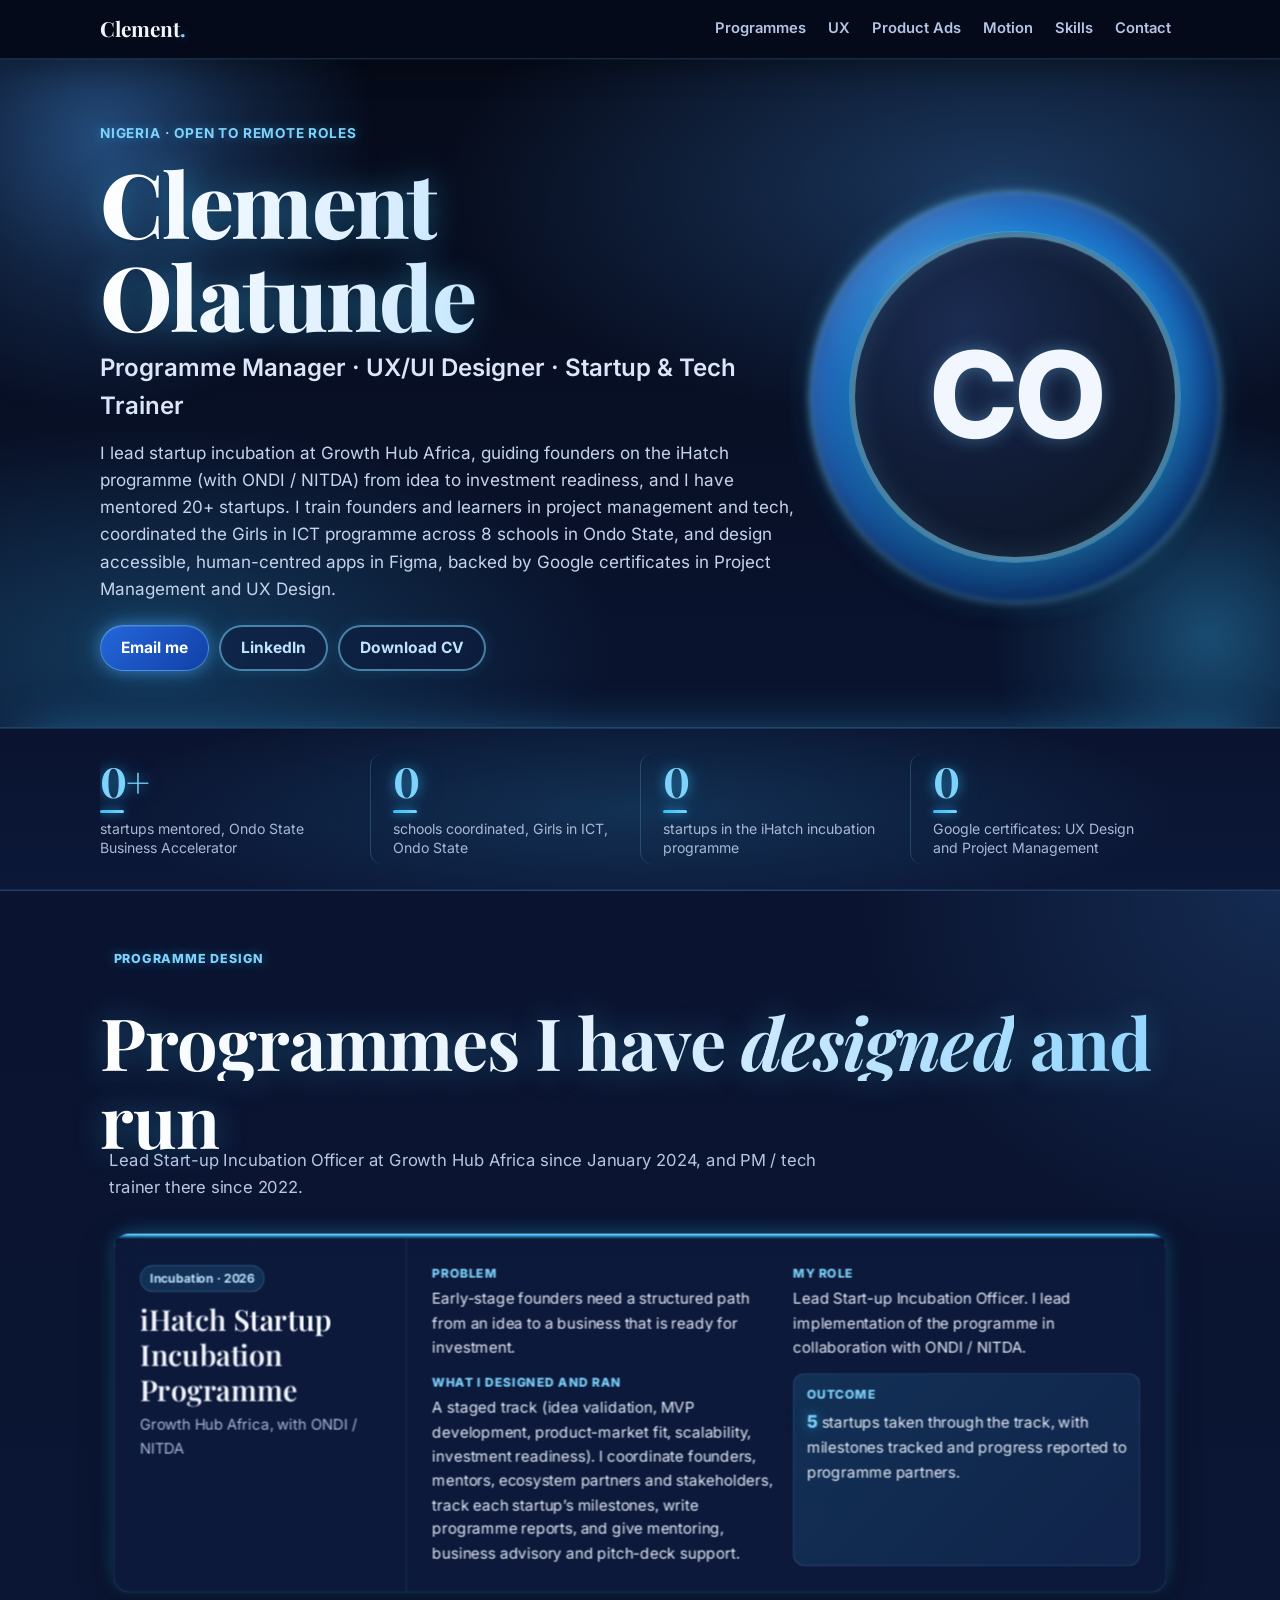
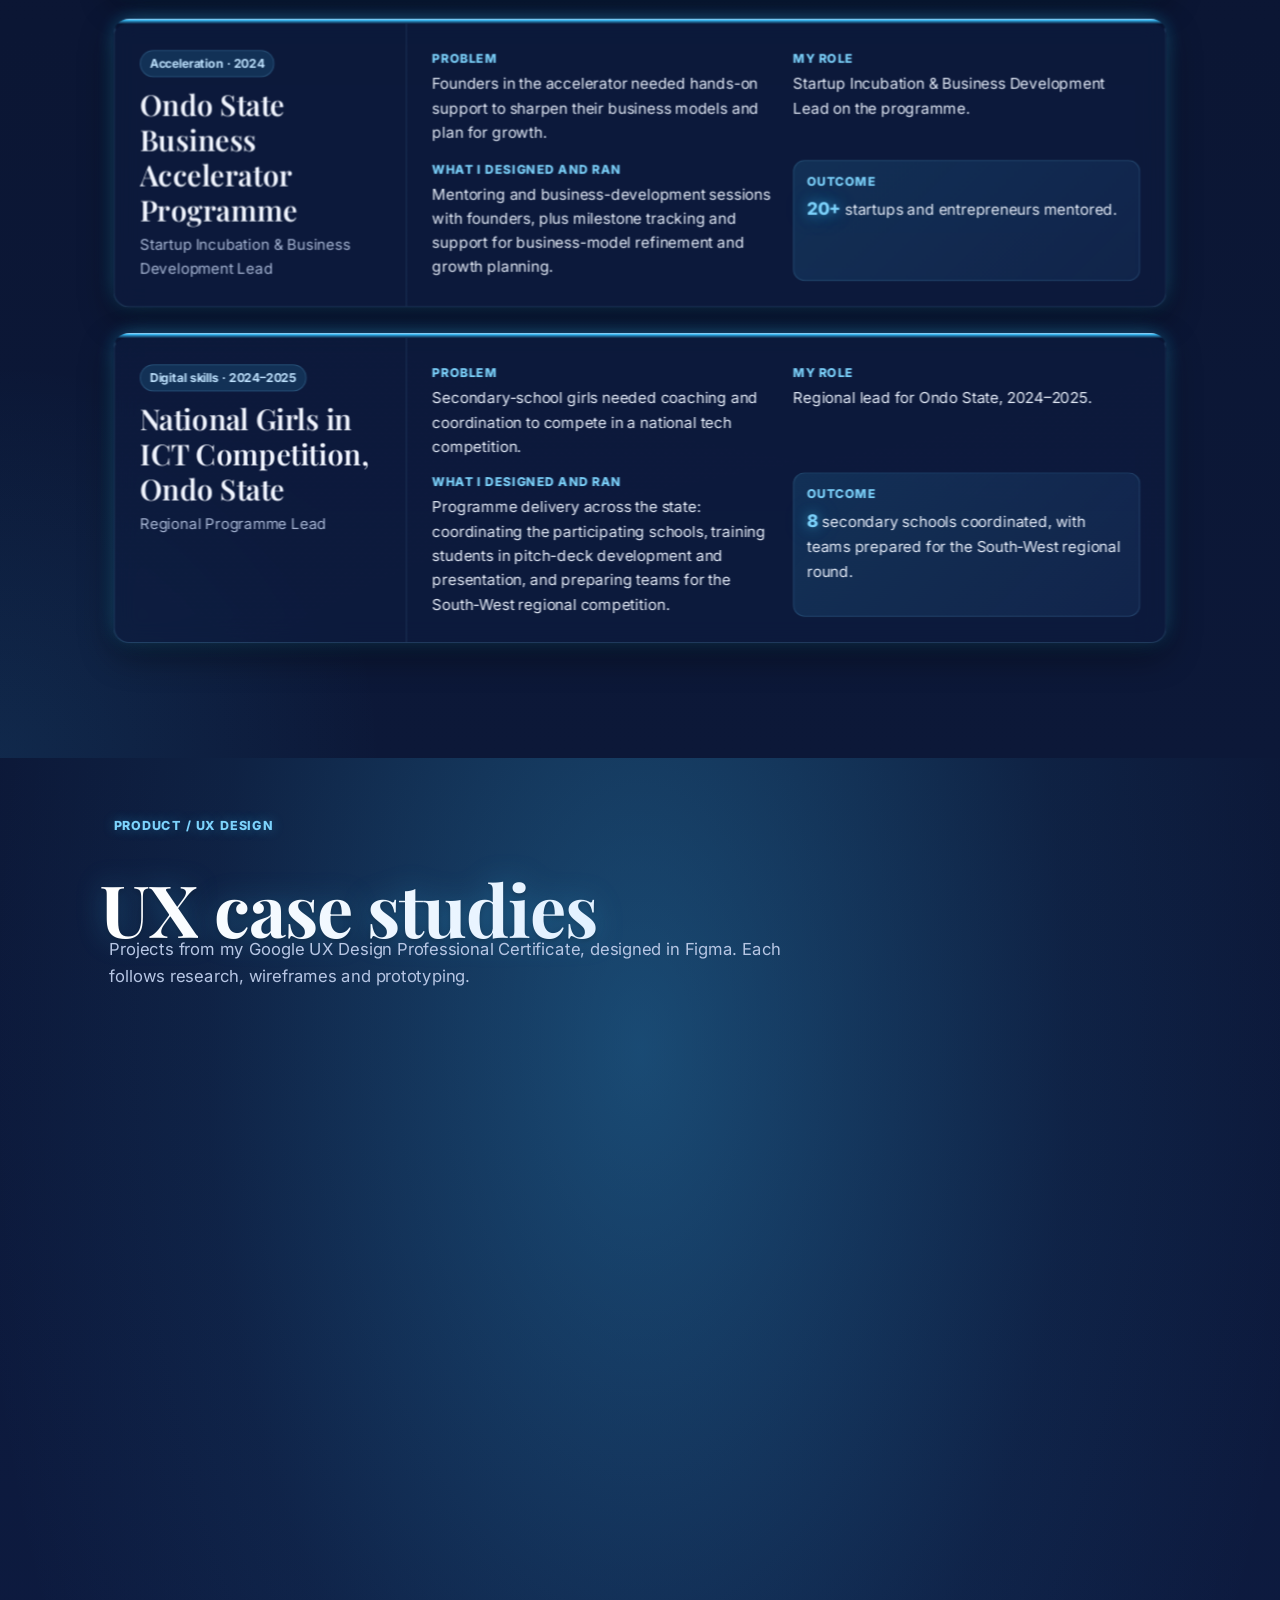
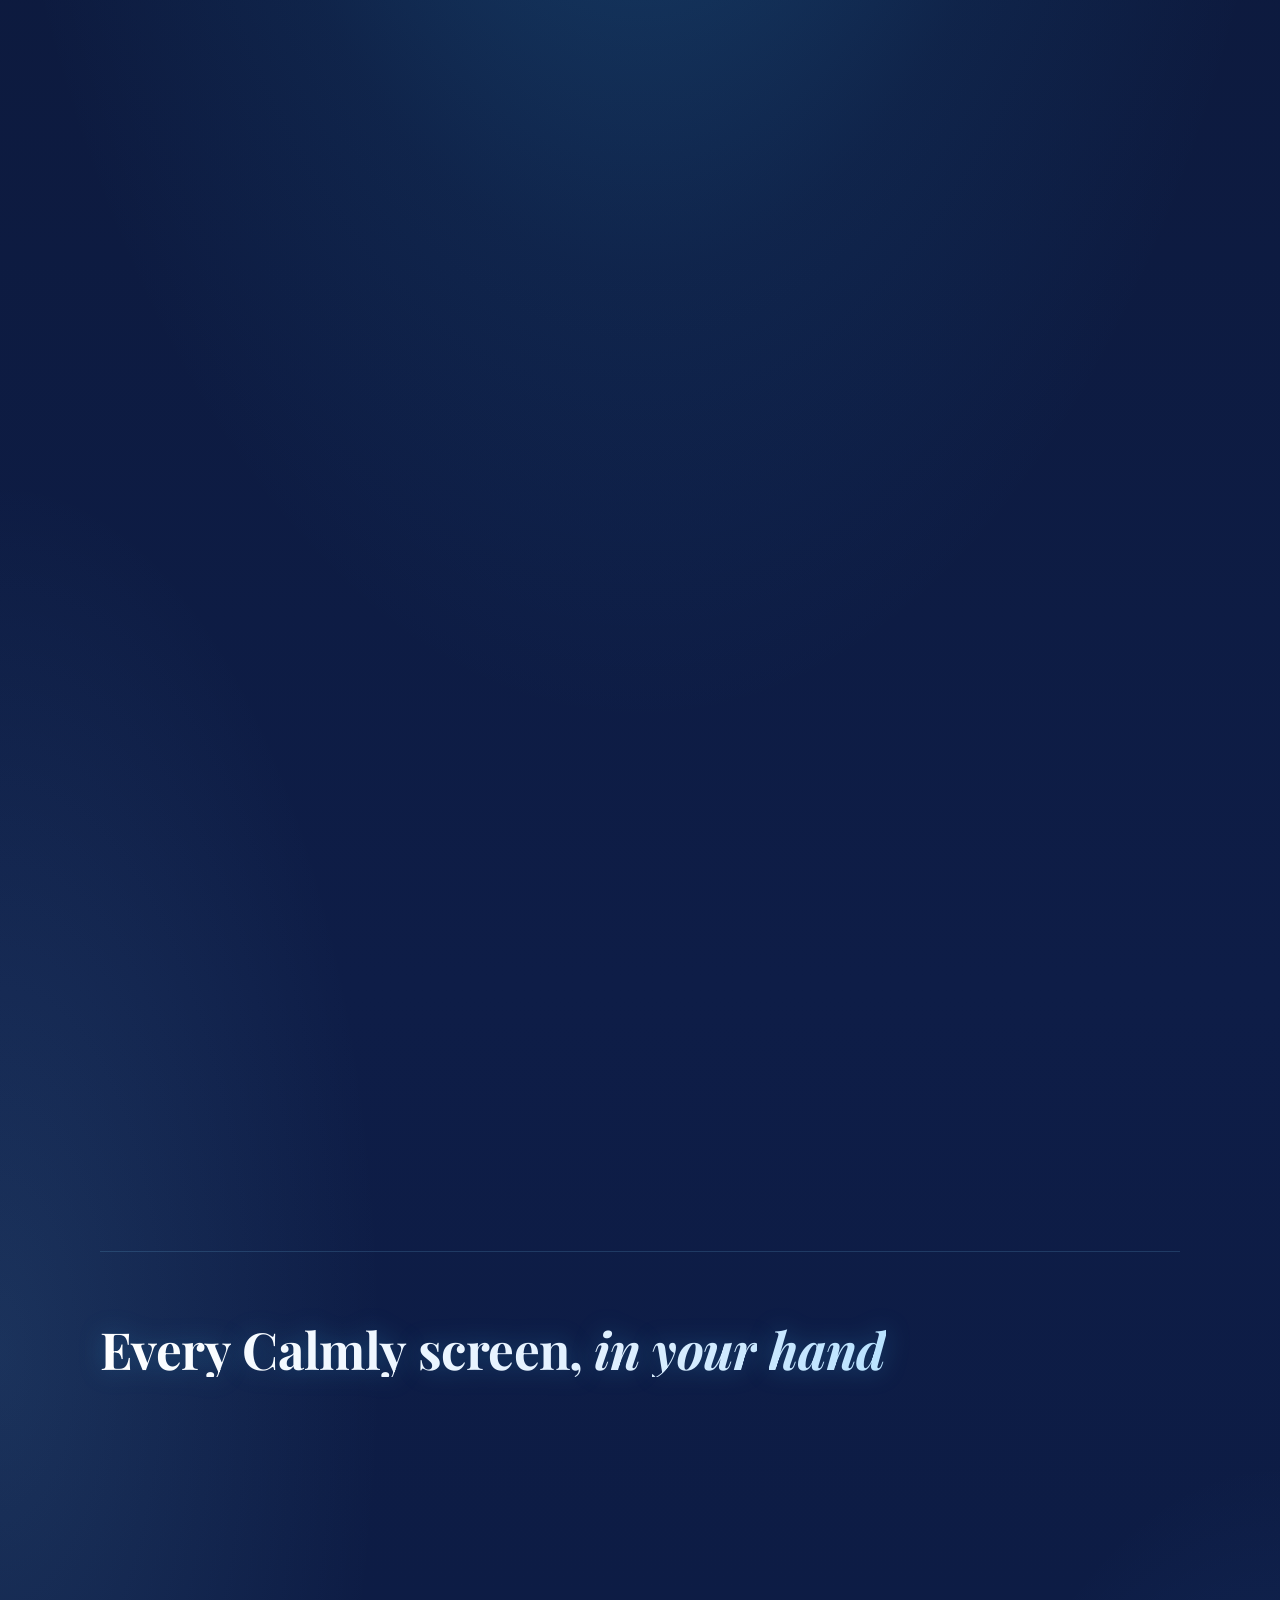
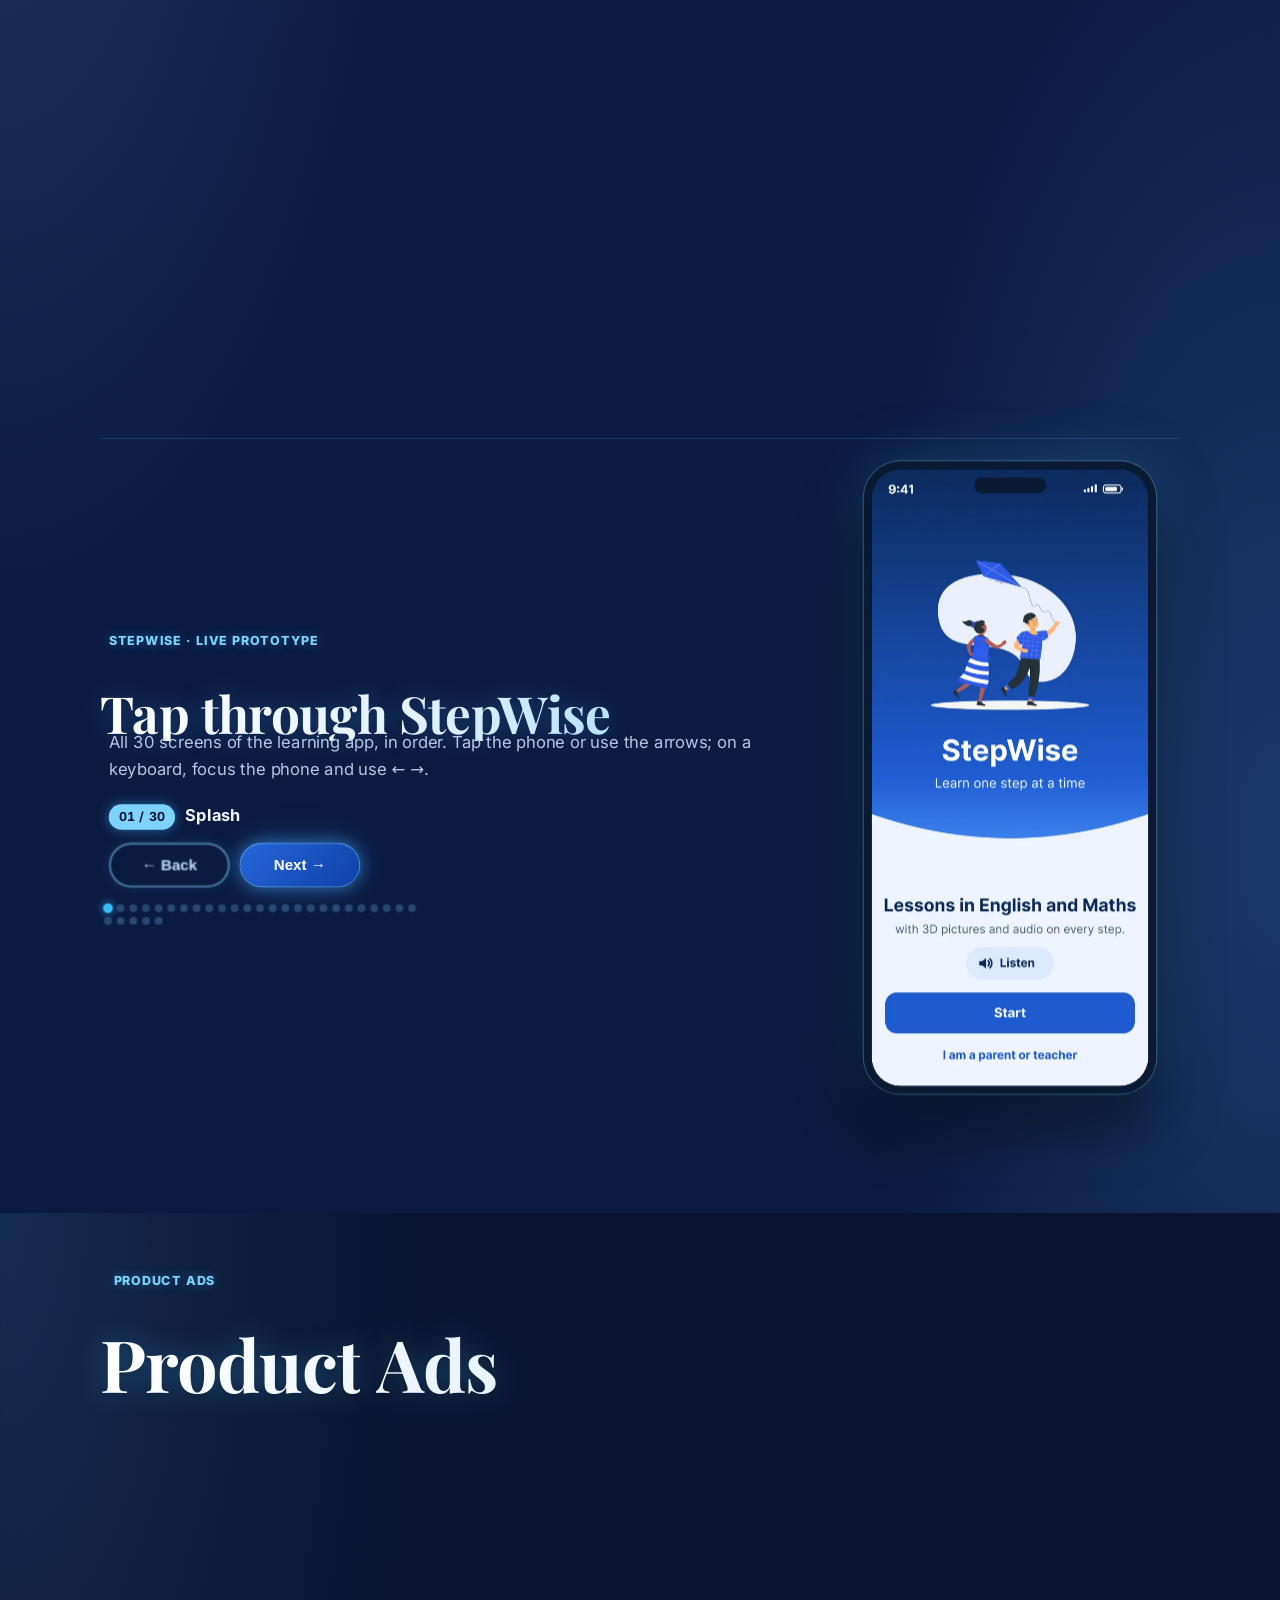
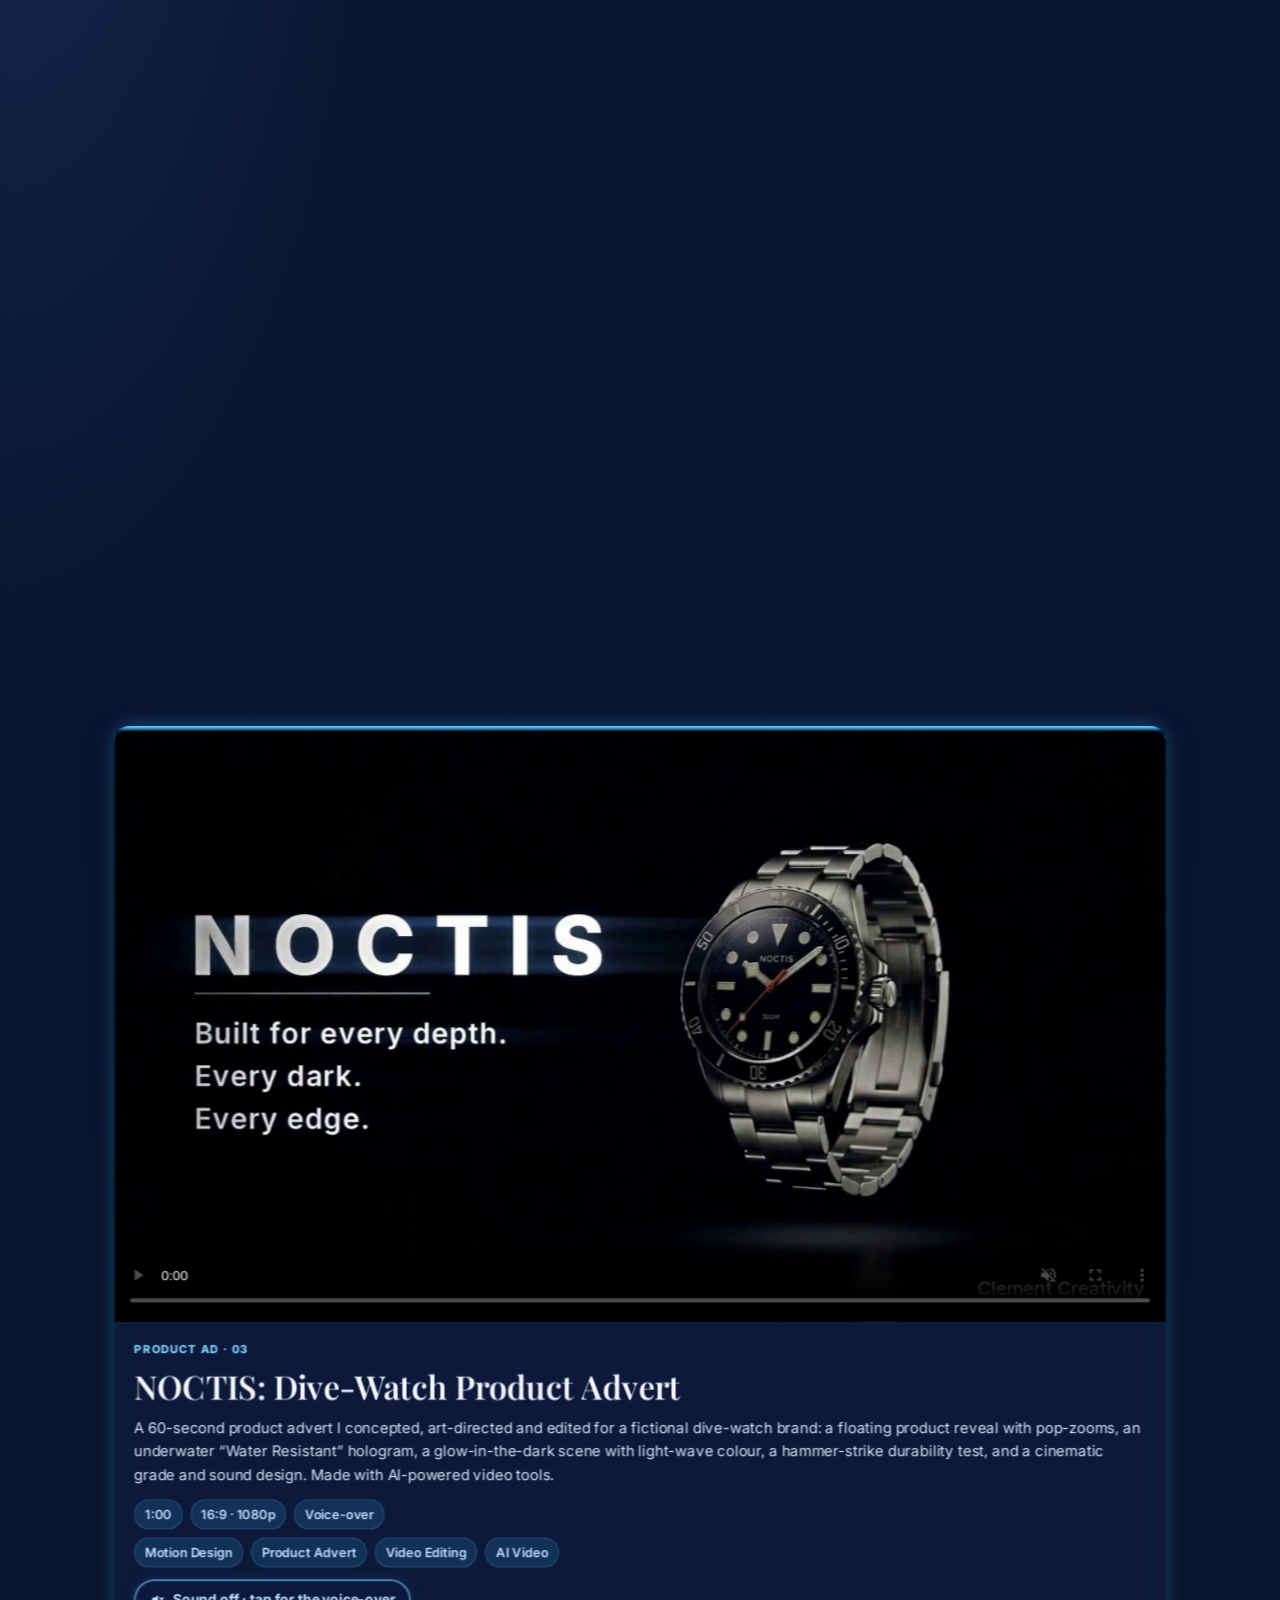
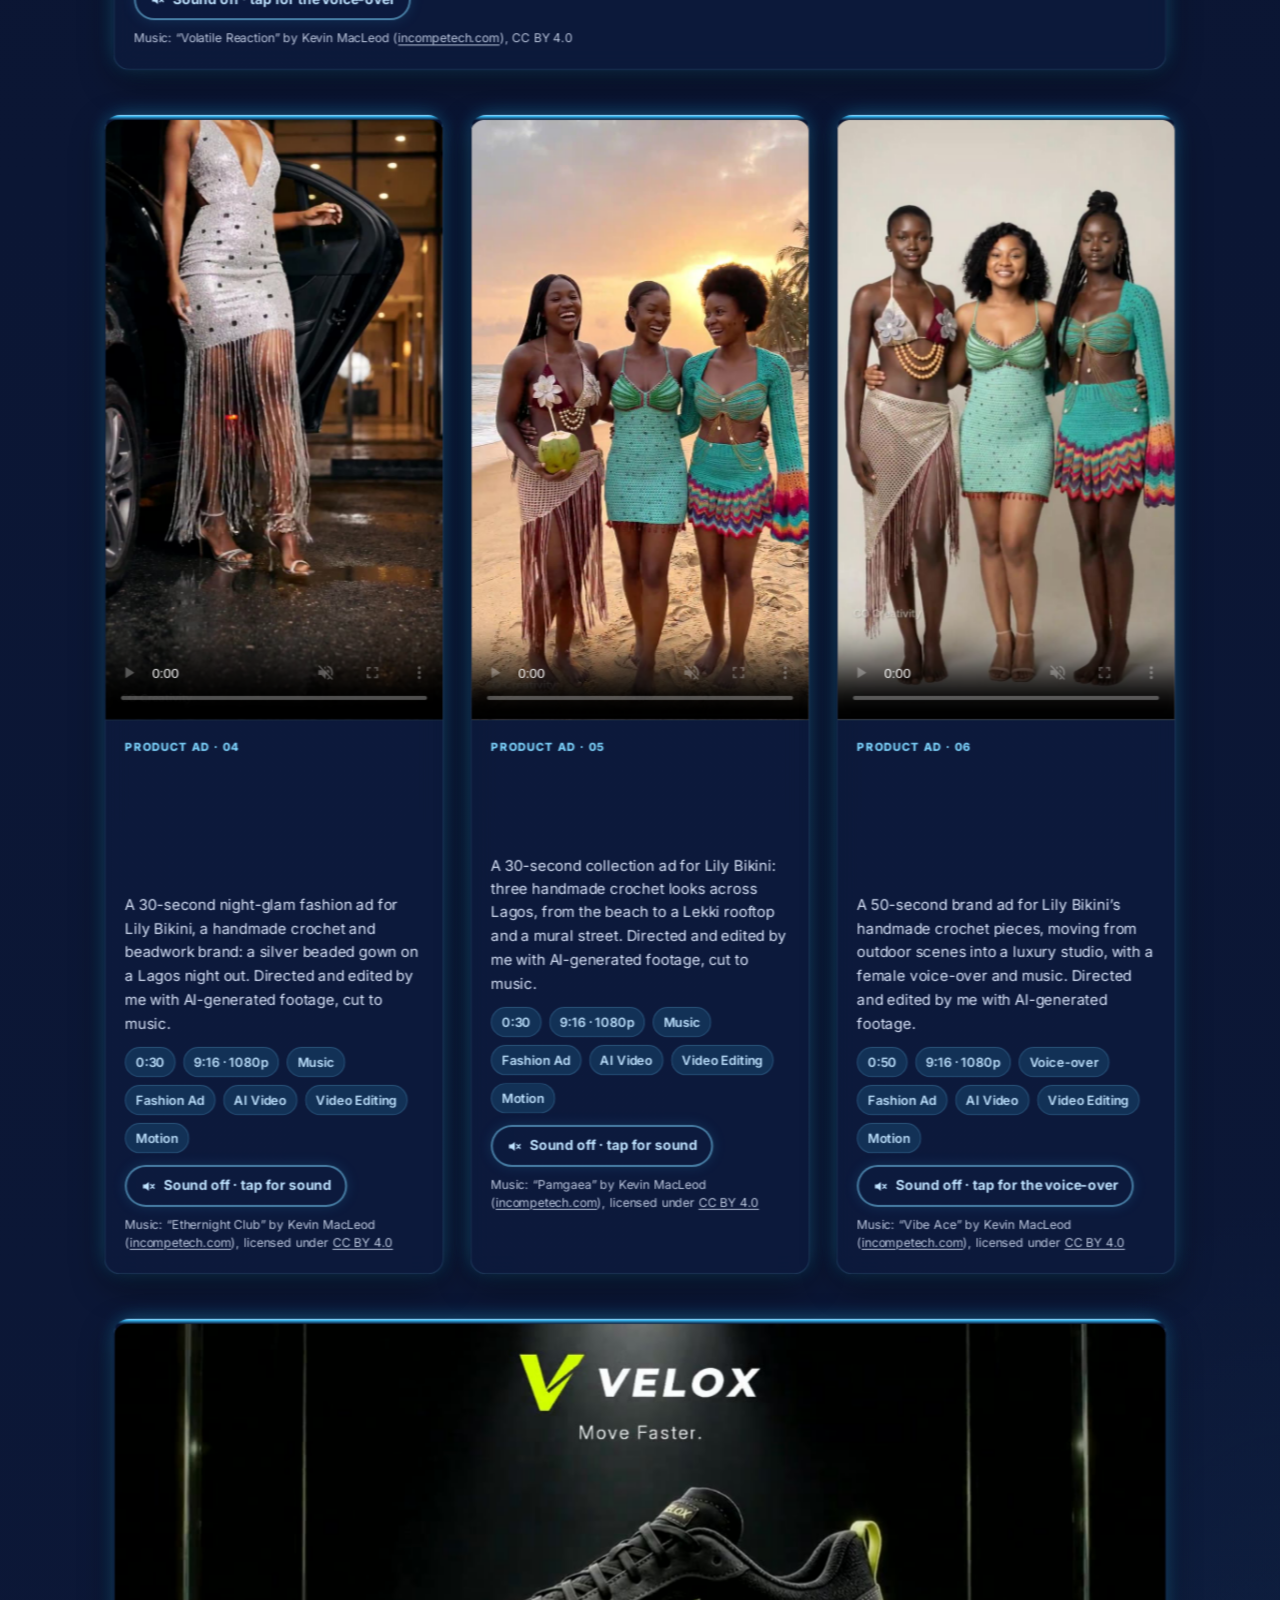
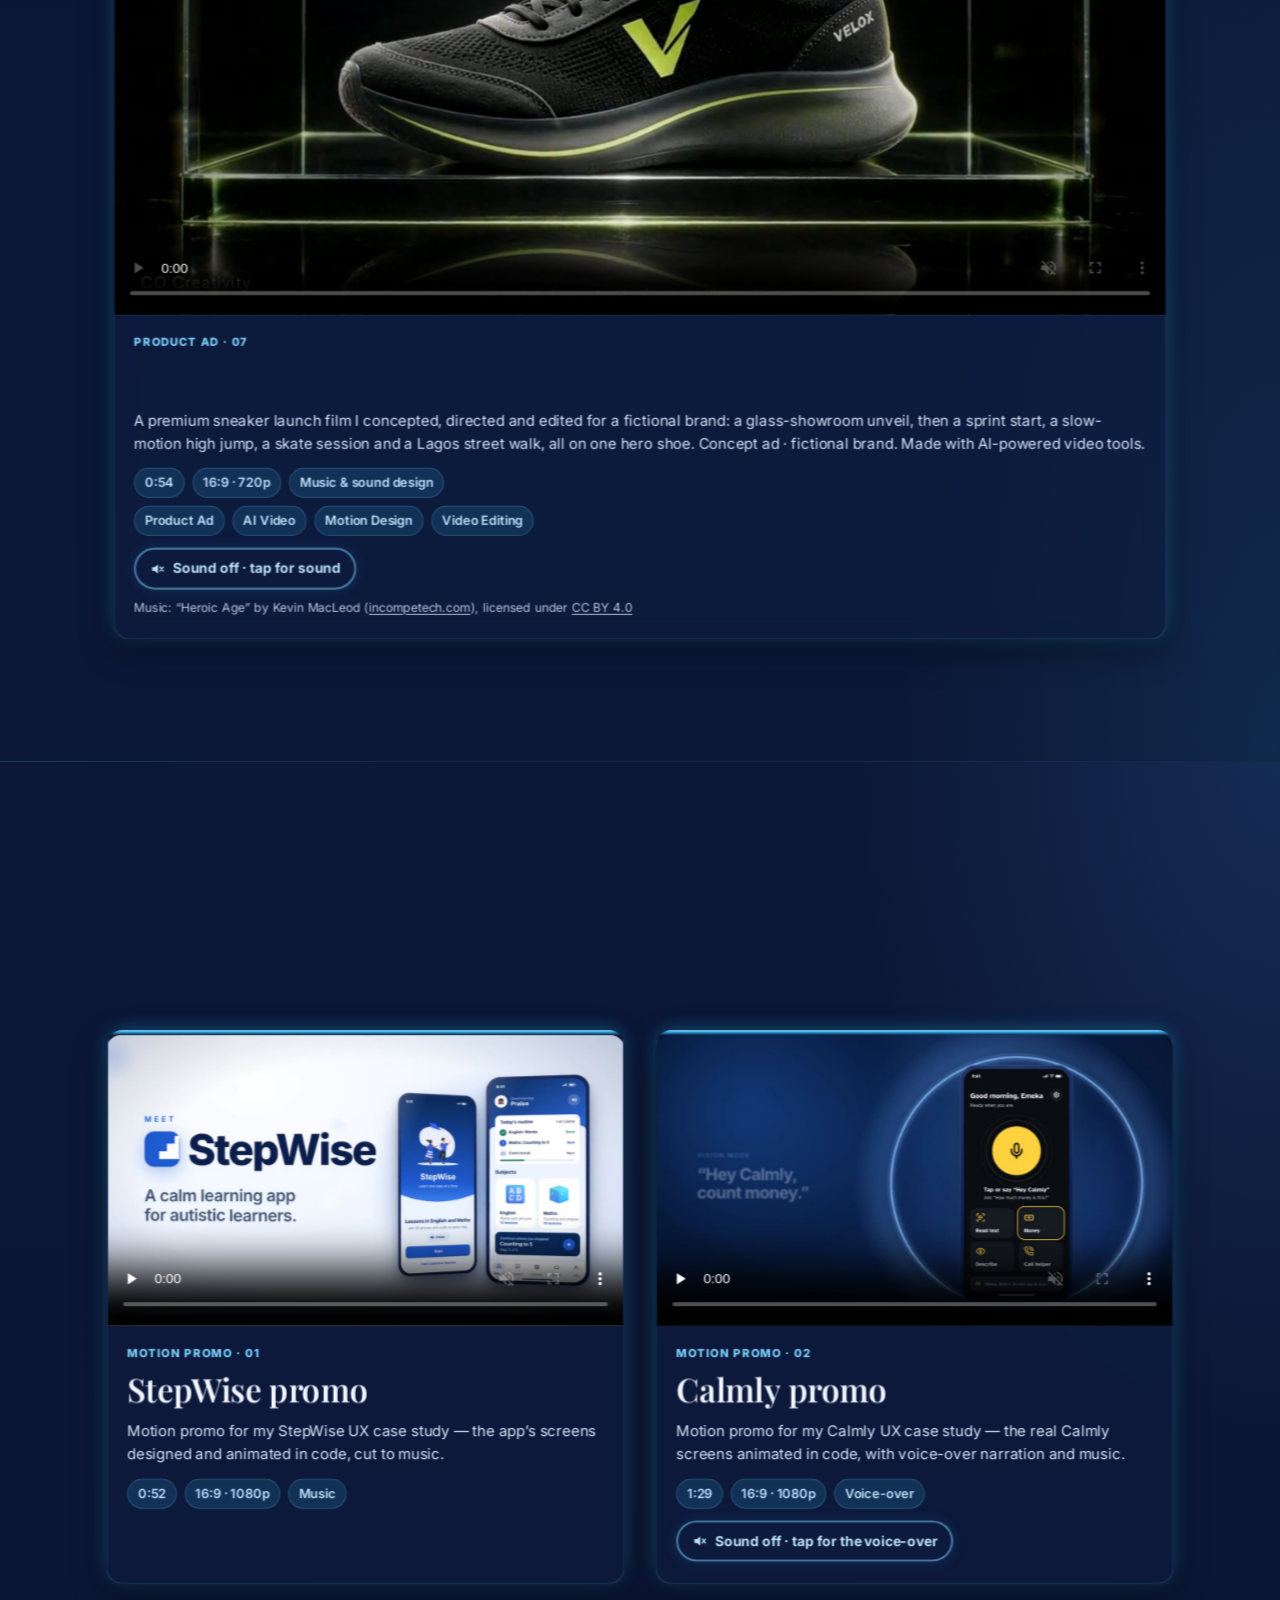
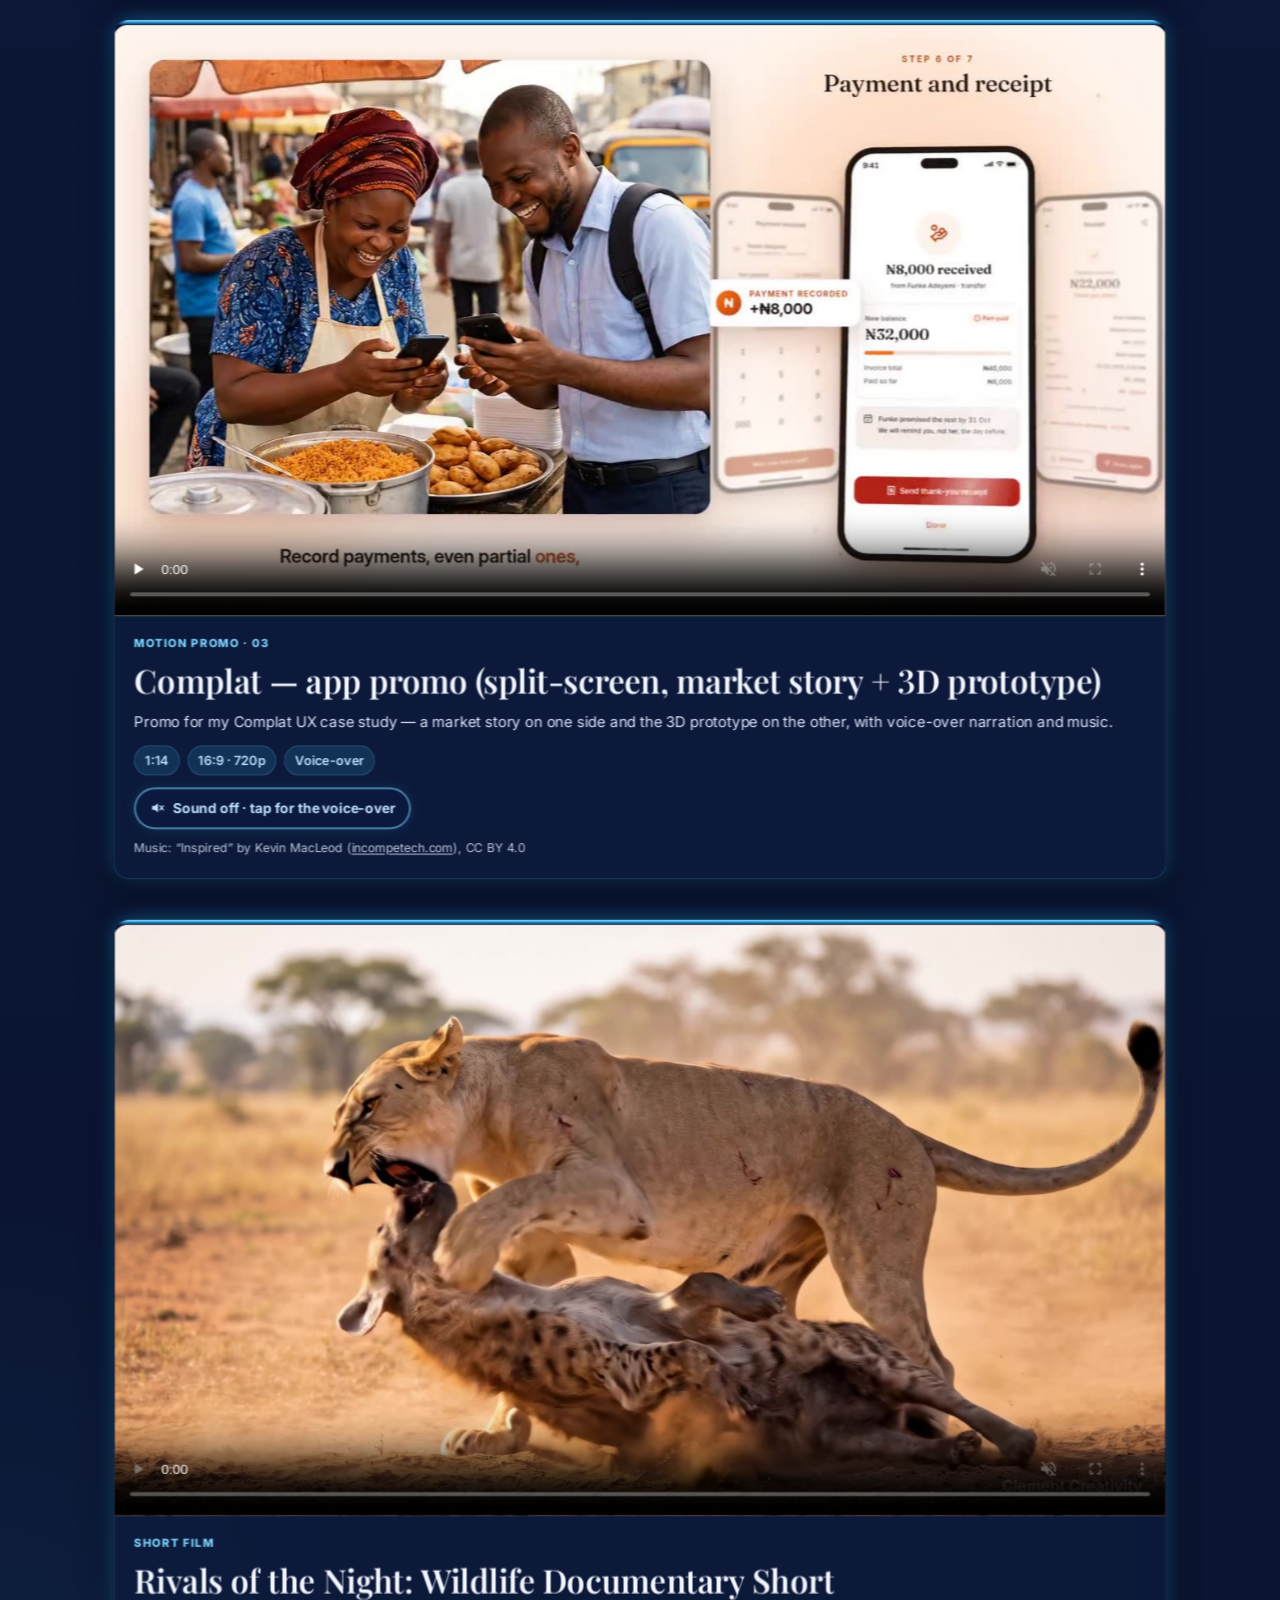
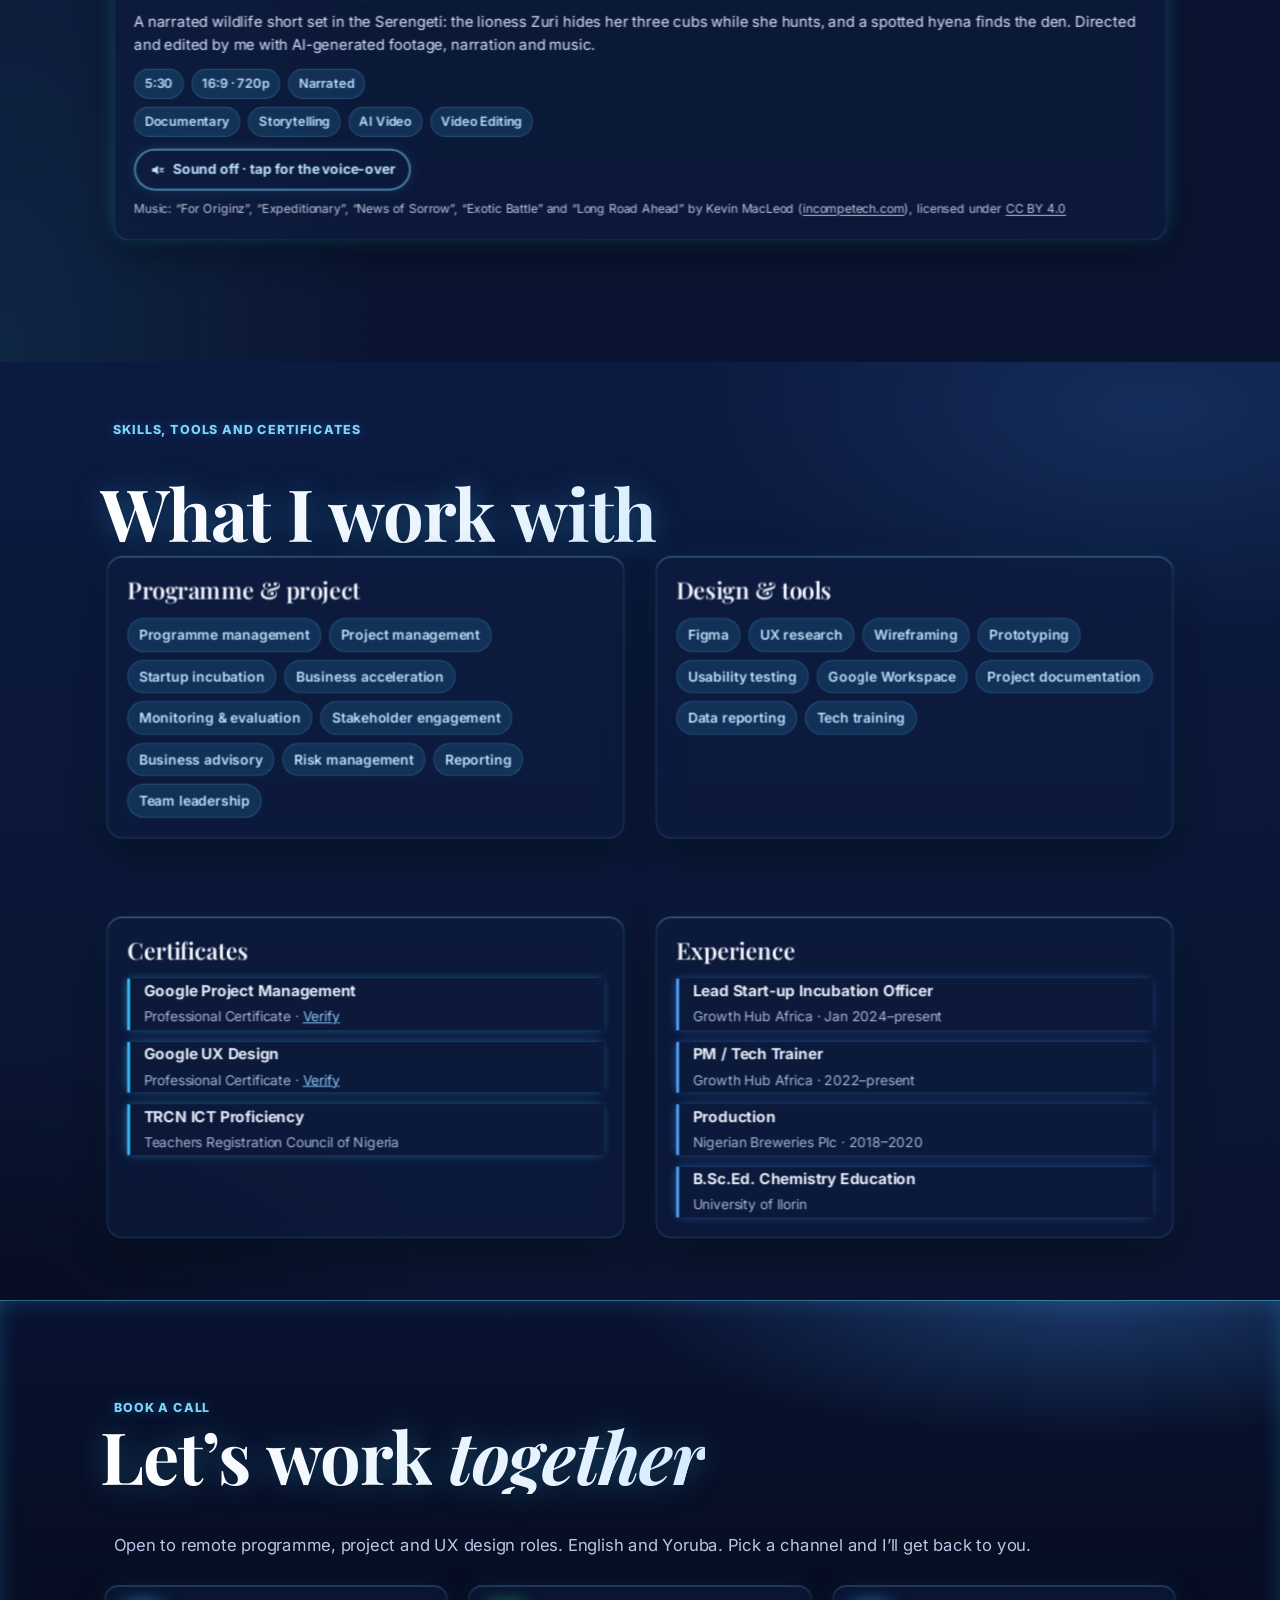
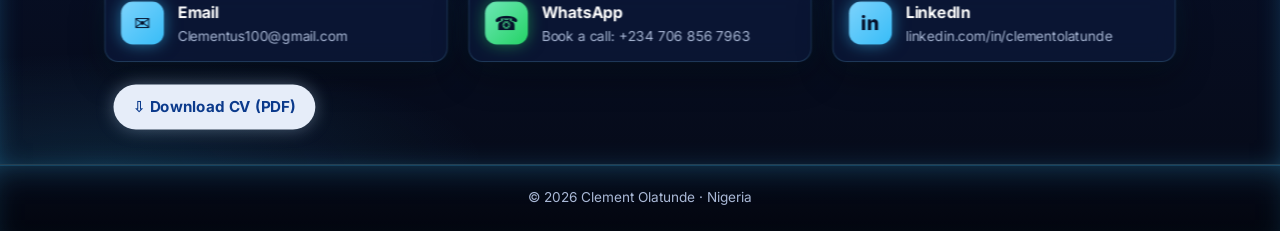
==== index.html @ 3d21445f "Add VELOX Aero 1 sneaker ad to Product Ads" ====
<!doctype html>
<html lang="en">
<head>
  <meta charset="utf-8">
  <meta name="viewport" content="width=device-width, initial-scale=1">
  <title>Clement Olatunde &middot; Programme Manager, UX/UI Designer &amp; Startup Trainer</title>
  <meta name="description" content="Clement Olatunde: programme manager, UX/UI designer and startup &amp; tech trainer in Nigeria. Leads startup incubation at Growth Hub Africa (iHatch, with ONDI/NITDA). Google Project Management and Google UX Design certified.">
  <meta property="og:title" content="Clement Olatunde &middot; Programme Manager, UX/UI Designer &amp; Startup Trainer">
  <meta property="og:description" content="Startup incubation, programme design and UX. Nigeria. Open to remote roles.">
  <meta property="og:type" content="website">
  <meta property="og:url" content="https://clementolatunde.sites.tab.bot/">
  <meta property="og:image" content="https://clementolatunde.sites.tab.bot/og.png?v=2">
  <meta name="twitter:card" content="summary_large_image">
  <meta name="theme-color" content="#0b3a8c">
  <link rel="icon" href="data:image/svg+xml,%3Csvg xmlns='http://www.w3.org/2000/svg' viewBox='0 0 32 32'%3E%3Crect width='32' height='32' rx='7' fill='%230b3a8c'/%3E%3Ctext x='16' y='22' font-family='Arial' font-weight='700' font-size='15' fill='white' text-anchor='middle'%3ECO%3C/text%3E%3C/svg%3E">
  <link rel="preload" href="fonts/PlayfairDisplay-latin.woff2" as="font" type="font/woff2" crossorigin>
  <link rel="preload" href="fonts/Inter-400.woff2" as="font" type="font/woff2" crossorigin>
  <link rel="stylesheet" href="styles.css">
  <script src="motion.js"></script>
  <script src="upgrades.js" defer></script>
  <script src="headings.js" defer></script>
  <script src="motion-gallery.js" defer></script>
</head>
<body>
  <a class="skip" href="#main">Skip to content</a>
  <header class="topbar">
    <nav class="wrap nav" aria-label="Main">
      <a class="brand" href="#top">Clement<span>.</span></a>
      <ul>
        <li><a href="#programmes">Programmes</a></li>
        <li><a href="#ux">UX</a></li>
        <li><a href="#product-ads"><span class="nav-long">Product </span>Ads</a></li>
        <li><a href="#motion-design">Motion</a></li>
        <li><a href="#skills">Skills</a></li>
        <li><a href="#contact">Contact</a></li>
      </ul>
    </nav>
  </header>

  <main id="main">
    <section class="hero" id="top">
      <div class="aurora" aria-hidden="true"><span class="aurora-a"></span><span class="aurora-b"></span></div>
      <div class="wrap hero-grid">
        <div class="hero-text">
          <p class="kicker">Nigeria &middot; Open to remote roles</p>
          <h1>Clement Olatunde</h1>
          <p class="role">Programme Manager &middot; UX/UI Designer &middot; Startup &amp; Tech Trainer</p>
          <p class="lede">I lead startup incubation at Growth Hub Africa, guiding founders on the iHatch programme (with ONDI / NITDA) from idea to investment readiness, and I have mentored 20+ startups. I train founders and learners in project management and tech, coordinated the Girls in ICT programme across 8 schools in Ondo State, and design accessible, human-centred apps in Figma, backed by Google certificates in Project Management and UX Design.</p>
          <div class="cta">
            <a class="btn btn-primary" href="mailto:Clementus100@gmail.com">Email me</a>
            <a class="btn btn-ghost" href="https://www.linkedin.com/in/clementolatunde/" target="_blank" rel="noopener">LinkedIn</a>
            <a class="btn btn-ghost" href="files/Clement-Olatunde-CV-UX-Designer.pdf" download>Download CV</a>
          </div>
        </div>
        <div class="hero-photo">
          <div class="monogram" role="img" aria-label="Clement Olatunde monogram"><span aria-hidden="true">CO</span></div>
        </div>
      </div>
    </section>

    <section class="impact" aria-labelledby="impact-h">
      <div class="wrap">
        <h2 id="impact-h" class="visually-hidden">Impact at a glance</h2>
        <ul class="facts impact-list">
          <li><strong>20+</strong><span>startups mentored, Ondo State Business Accelerator</span></li>
          <li><strong>8</strong><span>schools coordinated, Girls in ICT, Ondo State</span></li>
          <li><strong>5</strong><span>startups in the iHatch incubation programme</span></li>
          <li><strong>2</strong><span>Google certificates: UX Design and Project Management</span></li>
        </ul>
      </div>
    </section>

    <section class="section" id="programmes" aria-labelledby="prog-h">
      <div class="wrap">
        <p class="eyebrow">Programme design</p>
        <h2 id="prog-h">Programmes I have <em>designed</em> and run</h2>
        <p class="section-intro">Lead Start-up Incubation Officer at Growth Hub Africa since January 2024, and PM / tech trainer there since 2022.</p>

        <div class="cases">
          <article class="case">
            <header class="case-head">
              <p class="tag">Incubation &middot; 2026</p>
              <h3>iHatch Startup Incubation Programme</h3>
              <p class="partner">Growth Hub Africa, with ONDI / NITDA</p>
            </header>
            <dl class="case-grid">
              <div><dt>Problem</dt><dd>Early-stage founders need a structured path from an idea to a business that is ready for investment.</dd></div>
              <div><dt>My role</dt><dd>Lead Start-up Incubation Officer. I lead implementation of the programme in collaboration with ONDI / NITDA.</dd></div>
              <div><dt>What I designed and ran</dt><dd>A staged track (idea validation, MVP development, product-market fit, scalability, investment readiness). I coordinate founders, mentors, ecosystem partners and stakeholders, track each startup&rsquo;s milestones, write programme reports, and give mentoring, business advisory and pitch-deck support.</dd></div>
              <div><dt>Outcome</dt><dd><span class="num">5</span> startups taken through the track, with milestones tracked and progress reported to programme partners.</dd></div>
            </dl>
          </article>

          <article class="case">
            <header class="case-head">
              <p class="tag">Acceleration &middot; 2024</p>
              <h3>Ondo State Business Accelerator Programme</h3>
              <p class="partner">Startup Incubation &amp; Business Development Lead</p>
            </header>
            <dl class="case-grid">
              <div><dt>Problem</dt><dd>Founders in the accelerator needed hands-on support to sharpen their business models and plan for growth.</dd></div>
              <div><dt>My role</dt><dd>Startup Incubation &amp; Business Development Lead on the programme.</dd></div>
              <div><dt>What I designed and ran</dt><dd>Mentoring and business-development sessions with founders, plus milestone tracking and support for business-model refinement and growth planning.</dd></div>
              <div><dt>Outcome</dt><dd><span class="num">20+</span> startups and entrepreneurs mentored.</dd></div>
            </dl>
          </article>

          <article class="case">
            <header class="case-head">
              <p class="tag">Digital skills &middot; 2024&ndash;2025</p>
              <h3>National Girls in ICT Competition, Ondo State</h3>
              <p class="partner">Regional Programme Lead</p>
            </header>
            <dl class="case-grid">
              <div><dt>Problem</dt><dd>Secondary-school girls needed coaching and coordination to compete in a national tech competition.</dd></div>
              <div><dt>My role</dt><dd>Regional lead for Ondo State, 2024&ndash;2025.</dd></div>
              <div><dt>What I designed and ran</dt><dd>Programme delivery across the state: coordinating the participating schools, training students in pitch-deck development and presentation, and preparing teams for the South-West regional competition.</dd></div>
              <div><dt>Outcome</dt><dd><span class="num">8</span> secondary schools coordinated, with teams prepared for the South-West regional round.</dd></div>
            </dl>
          </article>
        </div>
      </div>
    </section>

    <section class="section section-alt" id="ux" aria-labelledby="ux-h">
      <div class="wrap">
        <p class="eyebrow">Product / UX design</p>
        <h2 id="ux-h">UX case studies</h2>
        <p class="section-intro">Projects from my Google UX Design Professional Certificate, designed in Figma. Each follows research, wireframes and prototyping.</p>
        <div class="ux-grid">
          <article class="ux-card">
            <div class="ux-cover has-reel">
              <img src="img/cs/calmly-640.jpg" srcset="img/cs/calmly-640.jpg 640w, img/cs/calmly-1200.jpg 1200w" sizes="(min-width: 1120px) 540px, (min-width: 700px) 50vw, 100vw" width="1200" height="750" loading="lazy" alt="Calmly app screens: choose a mode, preferences, voice home and a Naira note identified">
              <video class="reel" muted loop playsinline preload="none" poster="media/calmly-loop-poster.jpg" width="1280" height="720" aria-label="Calmly motion reel: the app’s screens in motion, silent" tabindex="-1"><source data-src="media/calmly-loop.mp4" type="video/mp4"><source data-src="media/calmly-loop.webm" type="video/webm"></video>
              <div class="thumb thumb-calmly" aria-hidden="true"><div class="thumb-phone thumb-a thumb-n4"><img data-src="img/cs/calmly/a1.webp" alt="" width="300" height="650" decoding="async"><img data-src="img/cs/calmly/a2.webp" alt="" width="300" height="650" decoding="async"><img data-src="img/cs/calmly/a3.webp" alt="" width="300" height="650" decoding="async"><img data-src="img/cs/calmly/a4.webp" alt="" width="300" height="650" decoding="async"></div><div class="thumb-phone thumb-b thumb-n3"><img data-src="img/cs/calmly/b1.webp" alt="" width="300" height="650" decoding="async"><img data-src="img/cs/calmly/b2.webp" alt="" width="300" height="650" decoding="async"><img data-src="img/cs/calmly/b3.webp" alt="" width="300" height="650" decoding="async"></div><div class="thumb-phone thumb-c thumb-n3"><img data-src="img/cs/calmly/c1.webp" alt="" width="300" height="650" decoding="async"><img data-src="img/cs/calmly/c2.webp" alt="" width="300" height="650" decoding="async"><img data-src="img/cs/calmly/c3.webp" alt="" width="300" height="650" decoding="async"></div></div>
            </div>
            <div class="ux-body">
              <p class="eyebrow">UX case study &middot; 01</p>
              <h3>Calmly</h3>
              <p class="ux-problem"><strong>Problem.</strong> Assistive apps tend to come one disability at a time, priced in dollars, tuned for fast data and Western defaults. One calm companion for blind, low-vision and autistic users, built for Nigeria.</p>
              <ol class="process">
                <li><span>Research</span> <span>Desk research with cited sources, and two proto-personas</span></li>
                <li><span>Wireframes</span> <span>Four key user flows: count money, calm button, routine, caregiver setup</span></li>
                <li><span>Prototype</span> <span>10 hi-fi screens, design system, WCAG 2.2 AA</span></li>
                <li><span>Usability testing</span> <span>Planned: TalkBack sessions with blind and low-vision adults</span></li>
              </ol>
              <div class="cs-actions">
                <a class="btn btn-primary" href="https://calmly.sites.tab.bot/">View case study</a>
                <a class="btn btn-ghost" href="files/Calmly-UX-Case-Study-Clement-Olatunde.pdf" download>Download PDF <span class="cs-size">(1.5 MB)</span></a>
              </div>
            </div>
          </article>
          <article class="ux-card">
            <div class="ux-cover has-reel">
              <img src="img/cs/stepwise-640.jpg" srcset="img/cs/stepwise-640.jpg 640w, img/cs/stepwise-1200.jpg 1200w" sizes="(min-width: 1120px) 540px, (min-width: 700px) 50vw, 100vw" width="1200" height="750" loading="lazy" alt="StepWise case study cover with three app screens: home, addition and word plus picture">
              <video class="reel" muted loop playsinline preload="none" poster="media/stepwise-loop-poster.jpg" width="1280" height="720" aria-label="StepWise motion reel: the app’s screens in motion, silent" tabindex="-1"><source data-src="media/stepwise-loop.mp4" type="video/mp4"><source data-src="media/stepwise-loop.webm" type="video/webm"></video>
              <div class="thumb thumb-stepwise" aria-hidden="true"><div class="thumb-phone thumb-a thumb-n4"><img data-src="img/cs/stepwise/a1.webp" alt="" width="300" height="650" decoding="async"><img data-src="img/cs/stepwise/a2.webp" alt="" width="300" height="650" decoding="async"><img data-src="img/cs/stepwise/a3.webp" alt="" width="300" height="650" decoding="async"><img data-src="img/cs/stepwise/a4.webp" alt="" width="300" height="650" decoding="async"></div><div class="thumb-phone thumb-b thumb-n3"><img data-src="img/cs/stepwise/b1.webp" alt="" width="300" height="650" decoding="async"><img data-src="img/cs/stepwise/b2.webp" alt="" width="300" height="650" decoding="async"><img data-src="img/cs/stepwise/b3.webp" alt="" width="300" height="650" decoding="async"></div><div class="thumb-phone thumb-c thumb-n3"><img data-src="img/cs/stepwise/c1.webp" alt="" width="300" height="650" decoding="async"><img data-src="img/cs/stepwise/c2.webp" alt="" width="300" height="650" decoding="async"><img data-src="img/cs/stepwise/c3.webp" alt="" width="300" height="650" decoding="async"></div></div>
            </div>
            <div class="ux-body">
              <p class="eyebrow">UX case study &middot; 02</p>
              <h3>StepWise</h3>
              <p class="ux-problem"><strong>Problem.</strong> Most learning apps are designed to excite: bright palettes, confetti, autoplaying sound, dense text and a different layout on every screen. Autistic learners aged 10&ndash;15 need the opposite.</p>
              <ol class="process">
                <li><span>Research</span> <span>Secondary research on autism in Nigeria (WHO, UNICEF, W3C, TEACCH) and proto-personas</span></li>
                <li><span>Wireframes</span> <span>Greyscale lo-fi versions of five key screens</span></li>
                <li><span>Prototype</span> <span>30 hi-fi iOS screens, design system, WCAG 2.2 checklist</span></li>
                <li><span>Usability testing</span> <span>Planned, not yet run</span></li>
              </ol>
              <div class="cs-actions">
                <a class="btn btn-primary" href="stepwise/">View case study</a>
                <a class="btn btn-ghost" href="files/StepWise-UX-Case-Study-Clement-Olatunde.pdf" download>Download PDF <span class="cs-size">(6.3 MB)</span></a>
              </div>
            </div>
          </article>
          <article class="ux-card" id="complat">
            <div class="ux-cover has-reel">
              <img src="img/cs/complat-640.jpg" srcset="img/cs/complat-640.jpg 640w, img/cs/complat-1200.jpg 1200w" sizes="(min-width: 1120px) 540px, (min-width: 700px) 50vw, 100vw" width="1200" height="750" loading="lazy" alt="Complat app screens: seller dashboard, record a sale on credit, polite WhatsApp reminder and invoice settled">
              <div class="thumb thumb-complat" aria-hidden="true"><div class="thumb-phone thumb-a thumb-n4"><img data-src="img/cs/complat/a1.webp" alt="" width="300" height="650" decoding="async"><img data-src="img/cs/complat/a2.webp" alt="" width="300" height="650" decoding="async"><img data-src="img/cs/complat/a3.webp" alt="" width="300" height="650" decoding="async"><img data-src="img/cs/complat/a4.webp" alt="" width="300" height="650" decoding="async"></div><div class="thumb-phone thumb-b thumb-n3"><img data-src="img/cs/complat/b1.webp" alt="" width="300" height="650" decoding="async"><img data-src="img/cs/complat/b2.webp" alt="" width="300" height="650" decoding="async"><img data-src="img/cs/complat/b3.webp" alt="" width="300" height="650" decoding="async"></div><div class="thumb-phone thumb-c thumb-n3"><img data-src="img/cs/complat/c1.webp" alt="" width="300" height="650" decoding="async"><img data-src="img/cs/complat/c2.webp" alt="" width="300" height="650" decoding="async"><img data-src="img/cs/complat/c3.webp" alt="" width="300" height="650" decoding="async"></div></div>
            </div>
            <div class="ux-body">
              <p class="eyebrow">UX case study &middot; 03</p>
              <h3>Complat &mdash; get paid for what you sell on credit</h3>
              <p class="ux-problem"><strong>Summary.</strong> Helping Nigerian microbusinesses get paid for what they sell on credit, and helping their customers pay with dignity.</p>
              <ol class="process">
                <li><span>Research</span> <span>Conversations with 50+ traders who sell on credit, secondary research and two personas</span></li>
                <li><span>Journeys</span> <span>Seller and customer journeys, information architecture</span></li>
                <li><span>Prototype</span> <span>60 hi-fi mobile screens in Figma, WCAG 2.1 AA contrast</span></li>
                <li><span>Usability testing</span> <span>Planned, the next step</span></li>
              </ol>
              <ul class="chips cs-chips" aria-label="Tags"><li>UX research</li><li>UI design</li><li>Fintech</li><li>60 screens</li></ul>
              <div class="cs-actions">
                <a class="btn btn-primary" href="https://complat-case-study.vercel.app">View case study</a>
                <a class="btn btn-ghost" href="https://www.figma.com/design/8JJhD5mmwDMi4XH3TW1f4Q/TAB-DESIGNS?node-id=77-2">Figma</a>
                <a class="btn btn-ghost" href="https://github.com/clementus100/complat-case-study">GitHub</a>
              </div>
            </div>
          </article>
        </div>

        <div class="showcase" id="calmly-screens">
          <p class="eyebrow">Calmly &middot; 40 screens</p>
          <h3 class="showcase-h">Every Calmly screen, <em>in your hand</em></h3>
          <p class="section-intro showcase-intro">Onboarding, Vision mode, Calm mode, Family set-up and Settings. Scroll sideways, or jump to a section.</p>
          <div class="gal-nav" role="group" aria-label="Jump to a section">            <button type="button" class="gal-chip" data-group="onboarding">Onboarding <span>6</span></button>            <button type="button" class="gal-chip" data-group="vision">Vision <span>12</span></button>            <button type="button" class="gal-chip" data-group="calm">Calm <span>14</span></button>            <button type="button" class="gal-chip" data-group="family">Family <span>4</span></button>            <button type="button" class="gal-chip" data-group="settings">Settings <span>4</span></button>          </div>
          <div class="gal-shell">
            <button type="button" class="gal-arrow gal-prev" aria-label="Scroll screens left">&#8249;</button>
            <div class="gal" tabindex="0" role="region" aria-label="Calmly screens, scroll sideways">              <div class="gal-group" id="gal-onboarding" data-group="onboarding"><p class="gal-label"><span>Onboarding</span>6 screens</p><div class="gal-row">                <figure class="ph"><span class="ph-screen"><img src="img/calmly40/01-splash.webp" width="400" height="866" loading="lazy" decoding="async" alt="Calmly screen 1: Splash"></span><figcaption>01 · Splash</figcaption></figure>                <figure class="ph"><span class="ph-screen"><img src="img/calmly40/02-welcome-choose-mode.webp" width="400" height="866" loading="lazy" decoding="async" alt="Calmly screen 2: Choose a mode"></span><figcaption>02 · Choose a mode</figcaption></figure>                <figure class="ph"><span class="ph-screen"><img src="img/calmly40/03-how-calmly-works.webp" width="400" height="866" loading="lazy" decoding="async" alt="Calmly screen 3: How Calmly works"></span><figcaption>03 · How Calmly works</figcaption></figure>                <figure class="ph"><span class="ph-screen"><img src="img/calmly40/04-about-you.webp" width="400" height="866" loading="lazy" decoding="async" alt="Calmly screen 4: About you"></span><figcaption>04 · About you</figcaption></figure>                <figure class="ph"><span class="ph-screen"><img src="img/calmly40/05-onboarding-preferences.webp" width="400" height="866" loading="lazy" decoding="async" alt="Calmly screen 5: Preferences"></span><figcaption>05 · Preferences</figcaption></figure>                <figure class="ph"><span class="ph-screen"><img src="img/calmly40/06-permissions.webp" width="400" height="866" loading="lazy" decoding="async" alt="Calmly screen 6: Permissions"></span><figcaption>06 · Permissions</figcaption></figure>              </div></div>              <div class="gal-group" id="gal-vision" data-group="vision"><p class="gal-label"><span>Vision</span>12 screens</p><div class="gal-row">                <figure class="ph"><span class="ph-screen"><img src="img/calmly40/07-vision-home.webp" width="400" height="866" loading="lazy" decoding="async" alt="Calmly screen 7: Vision home"></span><figcaption>07 · Vision home</figcaption></figure>                <figure class="ph"><span class="ph-screen"><img src="img/calmly40/08-vision-listening.webp" width="400" height="866" loading="lazy" decoding="async" alt="Calmly screen 8: Vision: listening"></span><figcaption>08 · Vision: listening</figcaption></figure>                <figure class="ph"><span class="ph-screen"><img src="img/calmly40/09-vision-money-aim.webp" width="400" height="866" loading="lazy" decoding="async" alt="Calmly screen 9: Money: aim the camera"></span><figcaption>09 · Money: aim the camera</figcaption></figure>                <figure class="ph"><span class="ph-screen"><img src="img/calmly40/10-vision-money-found.webp" width="400" height="866" loading="lazy" decoding="async" alt="Calmly screen 10: Money: note found"></span><figcaption>10 · Money: note found</figcaption></figure>                <figure class="ph"><span class="ph-screen"><img src="img/calmly40/11-vision-read-camera.webp" width="400" height="866" loading="lazy" decoding="async" alt="Calmly screen 11: Read text: camera"></span><figcaption>11 · Read text: camera</figcaption></figure>                <figure class="ph"><span class="ph-screen"><img src="img/calmly40/12-vision-read-aloud.webp" width="400" height="866" loading="lazy" decoding="async" alt="Calmly screen 12: Read aloud"></span><figcaption>12 · Read aloud</figcaption></figure>                <figure class="ph"><span class="ph-screen"><img src="img/calmly40/13-vision-describe.webp" width="400" height="866" loading="lazy" decoding="async" alt="Calmly screen 13: Describe the scene"></span><figcaption>13 · Describe the scene</figcaption></figure>                <figure class="ph"><span class="ph-screen"><img src="img/calmly40/14-vision-find-search.webp" width="400" height="866" loading="lazy" decoding="async" alt="Calmly screen 14: Find an object"></span><figcaption>14 · Find an object</figcaption></figure>                <figure class="ph"><span class="ph-screen"><img src="img/calmly40/15-vision-find-closer.webp" width="400" height="866" loading="lazy" decoding="async" alt="Calmly screen 15: Find: getting closer"></span><figcaption>15 · Find: getting closer</figcaption></figure>                <figure class="ph"><span class="ph-screen"><img src="img/calmly40/16-voice-didnt-catch.webp" width="400" height="866" loading="lazy" decoding="async" alt="Calmly screen 16: “I didn’t catch that”"></span><figcaption>16 · “I didn’t catch that”</figcaption></figure>                <figure class="ph"><span class="ph-screen"><img src="img/calmly40/17-vision-things-to-say.webp" width="400" height="866" loading="lazy" decoding="async" alt="Calmly screen 17: Things to say"></span><figcaption>17 · Things to say</figcaption></figure>                <figure class="ph"><span class="ph-screen"><img src="img/calmly40/18-vision-call-helper.webp" width="400" height="866" loading="lazy" decoding="async" alt="Calmly screen 18: Call a helper"></span><figcaption>18 · Call a helper</figcaption></figure>              </div></div>              <div class="gal-group" id="gal-calm" data-group="calm"><p class="gal-label"><span>Calm</span>14 screens</p><div class="gal-row">                <figure class="ph"><span class="ph-screen"><img src="img/calmly40/19-calm-today.webp" width="400" height="866" loading="lazy" decoding="async" alt="Calmly screen 19: Calm: today"></span><figcaption>19 · Calm: today</figcaption></figure>                <figure class="ph"><span class="ph-screen"><img src="img/calmly40/20-calm-now-next.webp" width="400" height="866" loading="lazy" decoding="async" alt="Calmly screen 20: Now and next"></span><figcaption>20 · Now and next</figcaption></figure>                <figure class="ph"><span class="ph-screen"><img src="img/calmly40/21-calm-routine-steps.webp" width="400" height="866" loading="lazy" decoding="async" alt="Calmly screen 21: Routine steps"></span><figcaption>21 · Routine steps</figcaption></figure>                <figure class="ph"><span class="ph-screen"><img src="img/calmly40/22-calm-step-done.webp" width="400" height="866" loading="lazy" decoding="async" alt="Calmly screen 22: Step done"></span><figcaption>22 · Step done</figcaption></figure>                <figure class="ph"><span class="ph-screen"><img src="img/calmly40/23-calm-visual-timer.webp" width="400" height="866" loading="lazy" decoding="async" alt="Calmly screen 23: Visual timer"></span><figcaption>23 · Visual timer</figcaption></figure>                <figure class="ph"><span class="ph-screen"><img src="img/calmly40/24-calm-heads-up.webp" width="400" height="866" loading="lazy" decoding="async" alt="Calmly screen 24: Heads-up"></span><figcaption>24 · Heads-up</figcaption></figure>                <figure class="ph"><span class="ph-screen"><img src="img/calmly40/25-calm-button-overwhelmed.webp" width="400" height="866" loading="lazy" decoding="async" alt="Calmly screen 25: Calm button"></span><figcaption>25 · Calm button</figcaption></figure>                <figure class="ph"><span class="ph-screen"><img src="img/calmly40/26-calm-breathe.webp" width="400" height="866" loading="lazy" decoding="async" alt="Calmly screen 26: Breathe"></span><figcaption>26 · Breathe</figcaption></figure>                <figure class="ph"><span class="ph-screen"><img src="img/calmly40/27-calm-breathe-done.webp" width="400" height="866" loading="lazy" decoding="async" alt="Calmly screen 27: Breathing done"></span><figcaption>27 · Breathing done</figcaption></figure>                <figure class="ph"><span class="ph-screen"><img src="img/calmly40/28-calm-quieter.webp" width="400" height="866" loading="lazy" decoding="async" alt="Calmly screen 28: Make it quieter"></span><figcaption>28 · Make it quieter</figcaption></figure>                <figure class="ph"><span class="ph-screen"><img src="img/calmly40/29-calm-picture-cards.webp" width="400" height="866" loading="lazy" decoding="async" alt="Calmly screen 29: Picture cards"></span><figcaption>29 · Picture cards</figcaption></figure>                <figure class="ph"><span class="ph-screen"><img src="img/calmly40/30-calm-speak-card.webp" width="400" height="866" loading="lazy" decoding="async" alt="Calmly screen 30: Speak a card"></span><figcaption>30 · Speak a card</figcaption></figure>                <figure class="ph"><span class="ph-screen"><img src="img/calmly40/31-calm-feelings.webp" width="400" height="866" loading="lazy" decoding="async" alt="Calmly screen 31: Feelings"></span><figcaption>31 · Feelings</figcaption></figure>                <figure class="ph"><span class="ph-screen"><img src="img/calmly40/32-calm-message-sent.webp" width="400" height="866" loading="lazy" decoding="async" alt="Calmly screen 32: Message sent"></span><figcaption>32 · Message sent</figcaption></figure>              </div></div>              <div class="gal-group" id="gal-family" data-group="family"><p class="gal-label"><span>Family</span>4 screens</p><div class="gal-row">                <figure class="ph"><span class="ph-screen"><img src="img/calmly40/33-family-home.webp" width="400" height="866" loading="lazy" decoding="async" alt="Calmly screen 33: Family home"></span><figcaption>33 · Family home</figcaption></figure>                <figure class="ph"><span class="ph-screen"><img src="img/calmly40/34-family-build-routine.webp" width="400" height="866" loading="lazy" decoding="async" alt="Calmly screen 34: Build a routine"></span><figcaption>34 · Build a routine</figcaption></figure>                <figure class="ph"><span class="ph-screen"><img src="img/calmly40/35-family-add-card.webp" width="400" height="866" loading="lazy" decoding="async" alt="Calmly screen 35: Add a card"></span><figcaption>35 · Add a card</figcaption></figure>                <figure class="ph"><span class="ph-screen"><img src="img/calmly40/36-family-calm-alert.webp" width="400" height="866" loading="lazy" decoding="async" alt="Calmly screen 36: Calm alert"></span><figcaption>36 · Calm alert</figcaption></figure>              </div></div>              <div class="gal-group" id="gal-settings" data-group="settings"><p class="gal-label"><span>Settings</span>4 screens</p><div class="gal-row">                <figure class="ph"><span class="ph-screen"><img src="img/calmly40/37-settings-caregiver.webp" width="400" height="866" loading="lazy" decoding="async" alt="Calmly screen 37: Caregiver settings"></span><figcaption>37 · Caregiver settings</figcaption></figure>                <figure class="ph"><span class="ph-screen"><img src="img/calmly40/38-settings-text-size.webp" width="400" height="866" loading="lazy" decoding="async" alt="Calmly screen 38: Text size"></span><figcaption>38 · Text size</figcaption></figure>                <figure class="ph"><span class="ph-screen"><img src="img/calmly40/39-settings-contrast.webp" width="400" height="866" loading="lazy" decoding="async" alt="Calmly screen 39: Contrast"></span><figcaption>39 · Contrast</figcaption></figure>                <figure class="ph"><span class="ph-screen"><img src="img/calmly40/40-settings-voice-haptics.webp" width="400" height="866" loading="lazy" decoding="async" alt="Calmly screen 40: Voice and haptics"></span><figcaption>40 · Voice and haptics</figcaption></figure>              </div></div>            </div>
            <button type="button" class="gal-arrow gal-next" aria-label="Scroll screens right">&#8250;</button>
          </div>
        </div>

        <div class="showcase proto-wrap" id="stepwise-prototype">
          <div class="proto-text">
            <p class="eyebrow">StepWise &middot; live prototype</p>
            <h3 class="showcase-h">Tap through StepWise</h3>
            <p class="section-intro showcase-intro">All 30 screens of the learning app, in order. Tap the phone or use the arrows; on a keyboard, focus the phone and use &larr; &rarr;.</p>
            <p class="proto-now" aria-live="polite"><span class="proto-count">01 / 30</span> <span class="proto-name">Splash</span></p>
            <div class="proto-ctl">
              <button type="button" class="btn btn-ghost proto-prev" aria-label="Previous screen">&larr; Back</button>
              <button type="button" class="btn btn-primary proto-next" aria-label="Next screen">Next &rarr;</button>
            </div>
            <div class="proto-dots" aria-hidden="true"></div>
          </div>
          <div class="proto-phone" role="group" aria-label="StepWise prototype screen">
            <button type="button" class="proto-tap" aria-label="Next screen (tap the screen)">
              <img class="proto-img" src="img/stepwise-proto/01-splash.webp" width="520" height="1125" decoding="async" alt="StepWise screen 1 of 30: Splash">
            </button>
          </div>
          <script type="application/json" id="proto-data">[{"f": "img/stepwise-proto/01-splash.webp", "n": "Splash"}, {"f": "img/stepwise-proto/02-onboarding.webp", "n": "Onboarding"}, {"f": "img/stepwise-proto/03-sign-up.webp", "n": "Sign up"}, {"f": "img/stepwise-proto/04-choose-avatar.webp", "n": "Choose an avatar"}, {"f": "img/stepwise-proto/05-home.webp", "n": "Home"}, {"f": "img/stepwise-proto/06-daily-schedule.webp", "n": "Daily schedule"}, {"f": "img/stepwise-proto/07-english-topics.webp", "n": "English topics"}, {"f": "img/stepwise-proto/08-english-phonics.webp", "n": "Phonics"}, {"f": "img/stepwise-proto/09-english-word-picture.webp", "n": "Word and picture"}, {"f": "img/stepwise-proto/10-english-sentence.webp", "n": "Sentence"}, {"f": "img/stepwise-proto/11-english-story.webp", "n": "Story"}, {"f": "img/stepwise-proto/12-english-quiz.webp", "n": "English quiz"}, {"f": "img/stepwise-proto/13-maths-topics.webp", "n": "Maths topics"}, {"f": "img/stepwise-proto/14-maths-counting.webp", "n": "Counting"}, {"f": "img/stepwise-proto/15-addition.webp", "n": "Addition"}, {"f": "img/stepwise-proto/16-subtraction.webp", "n": "Subtraction"}, {"f": "img/stepwise-proto/17-multiplication.webp", "n": "Multiplication"}, {"f": "img/stepwise-proto/18-division.webp", "n": "Division"}, {"f": "img/stepwise-proto/19-brackets.webp", "n": "Brackets"}, {"f": "img/stepwise-proto/20-fractions.webp", "n": "Fractions"}, {"f": "img/stepwise-proto/21-maths-quiz.webp", "n": "Maths quiz"}, {"f": "img/stepwise-proto/22-well-done.webp", "n": "Well done"}, {"f": "img/stepwise-proto/23-progress-badges.webp", "n": "Progress and badges"}, {"f": "img/stepwise-proto/24-learning-materials.webp", "n": "Learning materials"}, {"f": "img/stepwise-proto/25-choose-3d-visuals.webp", "n": "Choose 3D visuals"}, {"f": "img/stepwise-proto/26-comment-voice.webp", "n": "Comment by voice"}, {"f": "img/stepwise-proto/27-calm-break.webp", "n": "Calm break"}, {"f": "img/stepwise-proto/28-settings.webp", "n": "Settings"}, {"f": "img/stepwise-proto/29-subscription-payment.webp", "n": "Subscription"}, {"f": "img/stepwise-proto/30-parent-teacher-dashboard.webp", "n": "Parent and teacher dashboard"}]</script>
        </div>
      </div>
    </section>

    <div id="motion" class="anchor-compat" aria-hidden="true"></div>
    <section class="section mg-section" id="product-ads" aria-labelledby="ads-h">
      <div class="wrap">
        <p class="eyebrow">Product ads</p>
        <h2 id="ads-h">Product Ads</h2>
        <p class="section-intro">Product and brand ads I concepted, directed and edited: spec and concept work for drinks, phones, watches and fashion. Rendered for web in 16:9 and 9:16.</p>
        <div class="mg-grid">

          <article class="ux-card mg-card" id="coca-cola-ad">
            <div class="mg-media mg-16x9">
              <video class="mg-video" controls muted playsinline preload="metadata" poster="media/motion/coca-cola-ad-16x9-poster.jpg" width="1920" height="1080" aria-label="Coca-Cola concept spec ad, 16:9, with music and sound design" data-voiced="0"><source src="media/motion/coca-cola-ad-16x9.mp4" type="video/mp4"></video>
            </div>
            <div class="ux-body">
              <p class="eyebrow">Product ad &middot; 01</p>
              <h3>Coca-Cola &mdash; Spec Ad</h3>
              <p class="mg-desc">Concept spec ad: ice-cold Coke found in the snow, the desert, a BMX trail and mid tiger-chase. AI video, edit, sound design &amp; grade.</p>
              <ul class="chips mg-meta" aria-label="Format"><li>0:58</li><li>16:9 &middot; 1080p</li><li>Music</li></ul>
              <ul class="chips mg-meta" aria-label="Tags" style="margin-top:8px"><li>Product Ads</li><li>AI Video</li><li>Video Editing</li><li>Motion</li></ul>
              <button class="mg-sound" type="button" aria-pressed="false"><svg class="mg-ic" viewBox="0 0 24 24" width="16" height="16" aria-hidden="true" focusable="false"><path d="M4 9v6h4l5 4V5L8 9H4z" fill="currentColor"/><path d="M16 9l5 6M21 9l-5 6" stroke="currentColor" stroke-width="2" stroke-linecap="round" fill="none"/></svg><span>Sound off &middot; tap for sound</span></button>
              <p class="mg-credit">Spec ad &middot; not affiliated with The Coca-Cola Company</p>
              <p class="mg-credit">Music: &ldquo;Lone Harvest&rdquo; by Kevin MacLeod (<a href="https://incompetech.com">incompetech.com</a>), licensed under <a href="https://creativecommons.org/licenses/by/4.0/">CC BY 4.0</a></p>
            </div>
          </article>

          <article class="ux-card mg-card" id="vanta-phone-ad">
            <div class="mg-media mg-16x9">
              <video class="mg-video" controls muted playsinline preload="metadata" poster="media/motion/vanta-phone-ad-16x9-poster.jpg" width="1920" height="1080" aria-label="VANTA flagship phone concept ad, 16:9, with voice-over, music and sound design" data-voiced="1"><source src="media/motion/vanta-phone-ad-16x9.mp4" type="video/mp4"></video>
            </div>
            <div class="ux-body">
              <p class="eyebrow">Product ad &middot; 02</p>
              <h3>VANTA: Flagship Phone Concept Ad</h3>
              <p class="mg-desc">A 60-second concept ad I made for a fictional flagship phone: macro details of the triple-lens camera, woven fibreglass back, Gorilla-style glass and titanium frame; a &ldquo;shot on VANTA&rdquo; Lagos skyline and portrait zoom; a car-tyre crush test; battery, 5G and call-clarity callouts; an IP68 pool splash and rain; and the black and silver finishes. A bright, real-world look with bold electric-orange kinetic type, cut on the beat. Made with AI-generated footage and my own motion design.</p>
              <ul class="chips mg-meta" aria-label="Format"><li>1:00</li><li>16:9 &middot; 1080p</li><li>Voice-over + no-VO cut</li></ul>
              <ul class="chips mg-meta" aria-label="Tags" style="margin-top:8px"><li>Motion Design</li><li>Product Advert</li><li>Kinetic Type</li><li>AI Video</li></ul>
              <button class="mg-sound" type="button" aria-pressed="false"><svg class="mg-ic" viewBox="0 0 24 24" width="16" height="16" aria-hidden="true" focusable="false"><path d="M4 9v6h4l5 4V5L8 9H4z" fill="currentColor"/><path d="M16 9l5 6M21 9l-5 6" stroke="currentColor" stroke-width="2" stroke-linecap="round" fill="none"/></svg><span>Sound off &middot; tap for the voice-over</span></button>
              <button class="mg-alt" type="button" aria-pressed="false" data-alt-src="media/motion/vanta-phone-ad-16x9-novo.mp4" data-alt-label="Watch the voiced cut" data-alt-voiced="0">Watch no-VO cut</button>
              <p class="mg-credit">Music: &ldquo;Werq&rdquo; by Kevin MacLeod (<a href="https://incompetech.com">incompetech.com</a>), licensed under <a href="https://creativecommons.org/licenses/by/4.0/">CC BY 4.0</a></p>
            </div>
          </article>

          <article class="ux-card mg-card mg-card-wide" id="noctis-watch-ad">
            <div class="mg-media mg-16x9">
              <video class="mg-video" controls muted playsinline preload="metadata" poster="media/motion/noctis-watch-ad-16x9-poster.jpg" width="1920" height="1080" aria-label="NOCTIS dive-watch product advert, 16:9, with voice-over, music and sound design" data-voiced="1"><source src="media/motion/noctis-watch-ad-16x9.mp4" type="video/mp4"></video>
            </div>
            <div class="ux-body">
              <p class="eyebrow">Product ad &middot; 03</p>
              <h3>NOCTIS: Dive-Watch Product Advert</h3>
              <p class="mg-desc">A 60-second product advert I concepted, art-directed and edited for a fictional dive-watch brand: a floating product reveal with pop-zooms, an underwater &ldquo;Water Resistant&rdquo; hologram, a glow-in-the-dark scene with light-wave colour, a hammer-strike durability test, and a cinematic grade and sound design. Made with AI-powered video tools.</p>
              <ul class="chips mg-meta" aria-label="Format"><li>1:00</li><li>16:9 &middot; 1080p</li><li>Voice-over</li></ul>
              <ul class="chips mg-meta" aria-label="Tags" style="margin-top:8px"><li>Motion Design</li><li>Product Advert</li><li>Video Editing</li><li>AI Video</li></ul>
              <button class="mg-sound" type="button" aria-pressed="false"><svg class="mg-ic" viewBox="0 0 24 24" width="16" height="16" aria-hidden="true" focusable="false"><path d="M4 9v6h4l5 4V5L8 9H4z" fill="currentColor"/><path d="M16 9l5 6M21 9l-5 6" stroke="currentColor" stroke-width="2" stroke-linecap="round" fill="none"/></svg><span>Sound off &middot; tap for the voice-over</span></button>
              <p class="mg-credit">Music: &ldquo;Volatile Reaction&rdquo; by Kevin MacLeod (<a href="https://incompetech.com">incompetech.com</a>), CC BY 4.0</p>
            </div>
          </article>

          <article class="ux-card mg-card mg-card-9x16" id="lily-gown-ad">
            <div class="mg-media mg-9x16">
              <video class="mg-video" controls muted playsinline preload="metadata" poster="media/motion/lily-gown-ad-9x16-poster.jpg" width="1080" height="1920" aria-label="Lily Bikini Ethernight gown fashion ad, 9:16, with music" data-voiced="0"><source src="media/motion/lily-gown-ad-9x16.mp4" type="video/mp4"></video>
            </div>
            <div class="ux-body">
              <p class="eyebrow">Product ad &middot; 04</p>
              <h3>Lily Bikini: &ldquo;Ethernight&rdquo; Gown Ad</h3>
              <p class="mg-desc">A 30-second night-glam fashion ad for Lily Bikini, a handmade crochet and beadwork brand: a silver beaded gown on a Lagos night out. Directed and edited by me with AI-generated footage, cut to music.</p>
              <ul class="chips mg-meta" aria-label="Format"><li>0:30</li><li>9:16 &middot; 1080p</li><li>Music</li></ul>
              <ul class="chips mg-meta" aria-label="Tags" style="margin-top:8px"><li>Fashion Ad</li><li>AI Video</li><li>Video Editing</li><li>Motion</li></ul>
              <button class="mg-sound" type="button" aria-pressed="false"><svg class="mg-ic" viewBox="0 0 24 24" width="16" height="16" aria-hidden="true" focusable="false"><path d="M4 9v6h4l5 4V5L8 9H4z" fill="currentColor"/><path d="M16 9l5 6M21 9l-5 6" stroke="currentColor" stroke-width="2" stroke-linecap="round" fill="none"/></svg><span>Sound off &middot; tap for sound</span></button>
              <p class="mg-credit">Music: &ldquo;Ethernight Club&rdquo; by Kevin MacLeod (<a href="https://incompetech.com">incompetech.com</a>), licensed under <a href="https://creativecommons.org/licenses/by/4.0/">CC BY 4.0</a></p>
            </div>
          </article>

          <article class="ux-card mg-card mg-card-9x16" id="lily-lagos-days-ad">
            <div class="mg-media mg-9x16">
              <video class="mg-video" controls muted playsinline preload="metadata" poster="media/motion/lily-lagos-days-ad-9x16-poster.jpg" width="1080" height="1920" aria-label="Lily Bikini Lagos Days collection ad, 9:16, with music" data-voiced="0"><source src="media/motion/lily-lagos-days-ad-9x16.mp4" type="video/mp4"></video>
            </div>
            <div class="ux-body">
              <p class="eyebrow">Product ad &middot; 05</p>
              <h3>Lily Bikini: &ldquo;Lagos Days&rdquo; Collection Ad</h3>
              <p class="mg-desc">A 30-second collection ad for Lily Bikini: three handmade crochet looks across Lagos, from the beach to a Lekki rooftop and a mural street. Directed and edited by me with AI-generated footage, cut to music.</p>
              <ul class="chips mg-meta" aria-label="Format"><li>0:30</li><li>9:16 &middot; 1080p</li><li>Music</li></ul>
              <ul class="chips mg-meta" aria-label="Tags" style="margin-top:8px"><li>Fashion Ad</li><li>AI Video</li><li>Video Editing</li><li>Motion</li></ul>
              <button class="mg-sound" type="button" aria-pressed="false"><svg class="mg-ic" viewBox="0 0 24 24" width="16" height="16" aria-hidden="true" focusable="false"><path d="M4 9v6h4l5 4V5L8 9H4z" fill="currentColor"/><path d="M16 9l5 6M21 9l-5 6" stroke="currentColor" stroke-width="2" stroke-linecap="round" fill="none"/></svg><span>Sound off &middot; tap for sound</span></button>
              <p class="mg-credit">Music: &ldquo;Pamgaea&rdquo; by Kevin MacLeod (<a href="https://incompetech.com">incompetech.com</a>), licensed under <a href="https://creativecommons.org/licenses/by/4.0/">CC BY 4.0</a></p>
            </div>
          </article>

          <article class="ux-card mg-card mg-card-9x16" id="lily-handmade-ad">
            <div class="mg-media mg-9x16">
              <video class="mg-video" controls muted playsinline preload="metadata" poster="media/motion/lily-handmade-ad-9x16-poster.jpg" width="1080" height="1920" aria-label="Lily Bikini Handmade to Stand Out brand ad, 9:16, with voice-over and music" data-voiced="1"><source src="media/motion/lily-handmade-ad-9x16.mp4" type="video/mp4"></video>
            </div>
            <div class="ux-body">
              <p class="eyebrow">Product ad &middot; 06</p>
              <h3>Lily Bikini: &ldquo;Handmade to Stand Out&rdquo;</h3>
              <p class="mg-desc">A 50-second brand ad for Lily Bikini&rsquo;s handmade crochet pieces, moving from outdoor scenes into a luxury studio, with a female voice-over and music. Directed and edited by me with AI-generated footage.</p>
              <ul class="chips mg-meta" aria-label="Format"><li>0:50</li><li>9:16 &middot; 1080p</li><li>Voice-over</li></ul>
              <ul class="chips mg-meta" aria-label="Tags" style="margin-top:8px"><li>Fashion Ad</li><li>AI Video</li><li>Video Editing</li><li>Motion</li></ul>
              <button class="mg-sound" type="button" aria-pressed="false"><svg class="mg-ic" viewBox="0 0 24 24" width="16" height="16" aria-hidden="true" focusable="false"><path d="M4 9v6h4l5 4V5L8 9H4z" fill="currentColor"/><path d="M16 9l5 6M21 9l-5 6" stroke="currentColor" stroke-width="2" stroke-linecap="round" fill="none"/></svg><span>Sound off &middot; tap for the voice-over</span></button>
              <p class="mg-credit">Music: &ldquo;Vibe Ace&rdquo; by Kevin MacLeod (<a href="https://incompetech.com">incompetech.com</a>), licensed under <a href="https://creativecommons.org/licenses/by/4.0/">CC BY 4.0</a></p>
            </div>
          </article>

          <article class="ux-card mg-card mg-card-wide" id="velox-sneaker-ad">
            <div class="mg-media mg-16x9">
              <video class="mg-video" controls muted playsinline preload="metadata" poster="media/motion/velox-sneaker-ad-16x9-poster.jpg" width="1280" height="720" aria-label="VELOX Aero 1 sneaker launch ad, 16:9, with music and sound design" data-voiced="0"><source src="media/motion/velox-sneaker-ad-16x9.mp4" type="video/mp4"></video>
            </div>
            <div class="ux-body">
              <p class="eyebrow">Product ad &middot; 07</p>
              <h3>VELOX Aero 1 &mdash; Move Faster.</h3>
              <p class="mg-desc">A premium sneaker launch film I concepted, directed and edited for a fictional brand: a glass-showroom unveil, then a sprint start, a slow-motion high jump, a skate session and a Lagos street walk, all on one hero shoe. Concept ad &middot; fictional brand. Made with AI-powered video tools.</p>
              <ul class="chips mg-meta" aria-label="Format"><li>0:54</li><li>16:9 &middot; 720p</li><li>Music &amp; sound design</li></ul>
              <ul class="chips mg-meta" aria-label="Tags" style="margin-top:8px"><li>Product Ad</li><li>AI Video</li><li>Motion Design</li><li>Video Editing</li></ul>
              <button class="mg-sound" type="button" aria-pressed="false"><svg class="mg-ic" viewBox="0 0 24 24" width="16" height="16" aria-hidden="true" focusable="false"><path d="M4 9v6h4l5 4V5L8 9H4z" fill="currentColor"/><path d="M16 9l5 6M21 9l-5 6" stroke="currentColor" stroke-width="2" stroke-linecap="round" fill="none"/></svg><span>Sound off &middot; tap for sound</span></button>
              <p class="mg-credit">Music: &ldquo;Heroic Age&rdquo; by Kevin MacLeod (<a href="https://incompetech.com">incompetech.com</a>), licensed under <a href="https://creativecommons.org/licenses/by/4.0/">CC BY 4.0</a></p>
            </div>
          </article>
        </div>
      </div>
    </section>

    <section class="section mg-section" id="motion-design" aria-labelledby="motion-h">
      <div class="wrap">
        <p class="eyebrow">Motion design</p>
        <h2 id="motion-h">Motion Design</h2>
        <p class="section-intro">Promo videos for my own projects: the real app screens from my case studies, animated in code and cut to music or voice-over, plus a narrated short film.</p>
        <div class="mg-grid">

          <article class="ux-card mg-card">
            <div class="mg-media mg-16x9">
              <video class="mg-video" controls muted playsinline preload="none" poster="media/motion/stepwise-promo-16x9-poster.jpg" width="1920" height="1080" aria-label="StepWise promo video, 16:9, with music"><source src="media/motion/stepwise-promo-16x9.mp4" type="video/mp4"><source src="media/motion/stepwise-promo-16x9.webm" type="video/webm"></video>
            </div>
            <div class="ux-body">
              <p class="eyebrow">Motion promo &middot; 01</p>
              <h3>StepWise promo</h3>
              <p class="mg-desc">Motion promo for my StepWise UX case study &mdash; the app&rsquo;s screens designed and animated in code, cut to music.</p>
              <ul class="chips mg-meta" aria-label="Format"><li>0:52</li><li>16:9 &middot; 1080p</li><li>Music</li></ul>
            </div>
          </article>

          <article class="ux-card mg-card">
            <div class="mg-media mg-16x9">
              <video class="mg-video" controls muted playsinline preload="none" poster="media/motion/calmly-promo-16x9-poster.jpg" width="1920" height="1080" aria-label="Calmly promo video, 16:9, with voice-over" data-voiced="1"><source src="media/motion/calmly-promo-16x9.mp4" type="video/mp4"><source src="media/motion/calmly-promo-16x9.webm" type="video/webm"></video>
            </div>
            <div class="ux-body">
              <p class="eyebrow">Motion promo &middot; 02</p>
              <h3>Calmly promo</h3>
              <p class="mg-desc">Motion promo for my Calmly UX case study &mdash; the real Calmly screens animated in code, with voice-over narration and music.</p>
              <ul class="chips mg-meta" aria-label="Format"><li>1:29</li><li>16:9 &middot; 1080p</li><li>Voice-over</li></ul>
              <button class="mg-sound" type="button" aria-pressed="false"><svg class="mg-ic" viewBox="0 0 24 24" width="16" height="16" aria-hidden="true" focusable="false"><path d="M4 9v6h4l5 4V5L8 9H4z" fill="currentColor"/><path d="M16 9l5 6M21 9l-5 6" stroke="currentColor" stroke-width="2" stroke-linecap="round" fill="none"/></svg><span>Sound off &middot; tap for the voice-over</span></button>
            </div>
          </article>

          <article class="ux-card mg-card mg-card-wide" id="complat-promo">
            <div class="mg-media mg-16x9">
              <video class="mg-video" controls muted playsinline preload="none" poster="media/motion/complat-promo-16x9-poster.jpg" width="1280" height="720" aria-label="Complat app promo video, 16:9, with voice-over and music" data-voiced="1"><source src="media/motion/complat-promo-16x9.mp4" type="video/mp4"></video>
            </div>
            <div class="ux-body">
              <p class="eyebrow">Motion promo &middot; 03</p>
              <h3>Complat &mdash; app promo (split-screen, market story + 3D prototype)</h3>
              <p class="mg-desc">Promo for my Complat UX case study &mdash; a market story on one side and the 3D prototype on the other, with voice-over narration and music.</p>
              <ul class="chips mg-meta" aria-label="Format"><li>1:14</li><li>16:9 &middot; 720p</li><li>Voice-over</li></ul>
              <button class="mg-sound" type="button" aria-pressed="false"><svg class="mg-ic" viewBox="0 0 24 24" width="16" height="16" aria-hidden="true" focusable="false"><path d="M4 9v6h4l5 4V5L8 9H4z" fill="currentColor"/><path d="M16 9l5 6M21 9l-5 6" stroke="currentColor" stroke-width="2" stroke-linecap="round" fill="none"/></svg><span>Sound off &middot; tap for the voice-over</span></button>
              <p class="mg-credit">Music: &ldquo;Inspired&rdquo; by Kevin MacLeod (<a href="https://incompetech.com">incompetech.com</a>), CC BY 4.0</p>
            </div>
          </article>

          <article class="ux-card mg-card mg-card-wide" id="rivals-of-the-night">
            <div class="mg-media mg-16x9">
              <video class="mg-video" controls muted playsinline preload="metadata" poster="media/motion/rivals-of-the-night-16x9-poster.jpg" width="1280" height="720" aria-label="Rivals of the Night, narrated wildlife documentary short, 16:9" data-voiced="1"><source src="media/motion/rivals-of-the-night-16x9.mp4" type="video/mp4"></video>
            </div>
            <div class="ux-body">
              <p class="eyebrow">Short film</p>
              <h3>Rivals of the Night: Wildlife Documentary Short</h3>
              <p class="mg-desc">A narrated wildlife short set in the Serengeti: the lioness Zuri hides her three cubs while she hunts, and a spotted hyena finds the den. Directed and edited by me with AI-generated footage, narration and music.</p>
              <ul class="chips mg-meta" aria-label="Format"><li>5:30</li><li>16:9 &middot; 720p</li><li>Narrated</li></ul>
              <ul class="chips mg-meta" aria-label="Tags" style="margin-top:8px"><li>Documentary</li><li>Storytelling</li><li>AI Video</li><li>Video Editing</li></ul>
              <button class="mg-sound" type="button" aria-pressed="false"><svg class="mg-ic" viewBox="0 0 24 24" width="16" height="16" aria-hidden="true" focusable="false"><path d="M4 9v6h4l5 4V5L8 9H4z" fill="currentColor"/><path d="M16 9l5 6M21 9l-5 6" stroke="currentColor" stroke-width="2" stroke-linecap="round" fill="none"/></svg><span>Sound off &middot; tap for the voice-over</span></button>
              <p class="mg-credit">Music: &ldquo;For Originz&rdquo;, &ldquo;Expeditionary&rdquo;, &ldquo;News of Sorrow&rdquo;, &ldquo;Exotic Battle&rdquo; and &ldquo;Long Road Ahead&rdquo; by Kevin MacLeod (<a href="https://incompetech.com">incompetech.com</a>), licensed under <a href="https://creativecommons.org/licenses/by/4.0/">CC BY 4.0</a></p>
            </div>
          </article>
        </div>
      </div>
    </section>

    <section class="section" id="skills" aria-labelledby="skills-h">
      <div class="wrap">
        <p class="eyebrow">Skills, tools and certificates</p>
        <h2 id="skills-h">What I work with</h2>
        <div class="skills-grid">
          <div class="panel">
            <h3>Programme &amp; project</h3>
            <ul class="chips">
              <li>Programme management</li><li>Project management</li><li>Startup incubation</li><li>Business acceleration</li><li>Monitoring &amp; evaluation</li><li>Stakeholder engagement</li><li>Business advisory</li><li>Risk management</li><li>Reporting</li><li>Team leadership</li>
            </ul>
          </div>
          <div class="panel">
            <h3>Design &amp; tools</h3>
            <ul class="chips">
              <li>Figma</li><li>UX research</li><li>Wireframing</li><li>Prototyping</li><li>Usability testing</li><li>Google Workspace</li><li>Project documentation</li><li>Data reporting</li><li>Tech training</li>
            </ul>
          </div>
          <div class="panel">
            <h3>Certificates</h3>
            <ul class="certs">
              <li><strong>Google Project Management</strong><span>Professional Certificate &middot; <a href="https://coursera.org/verify/professional-cert/GKKK2ELSNWS6" target="_blank" rel="noopener">Verify</a></span></li>
              <li><strong>Google UX Design</strong><span>Professional Certificate &middot; <a href="https://coursera.org/verify/professional-cert/HFSCB8YBH8ZP" target="_blank" rel="noopener">Verify</a></span></li>
              <li><strong>TRCN ICT Proficiency</strong><span>Teachers Registration Council of Nigeria</span></li>
            </ul>
          </div>
          <div class="panel">
            <h3>Experience</h3>
            <ul class="timeline">
              <li><strong>Lead Start-up Incubation Officer</strong><span>Growth Hub Africa &middot; Jan 2024&ndash;present</span></li>
              <li><strong>PM / Tech Trainer</strong><span>Growth Hub Africa &middot; 2022&ndash;present</span></li>
              <li><strong>Production</strong><span>Nigerian Breweries Plc &middot; 2018&ndash;2020</span></li>
              <li><strong>B.Sc.Ed. Chemistry Education</strong><span>University of Ilorin</span></li>
            </ul>
          </div>
        </div>
      </div>
    </section>

    <section class="contact" id="contact" aria-labelledby="contact-h">
      <div class="wrap contact-inner">
        <p class="eyebrow">Book a call</p>
        <h2 id="contact-h">Let&rsquo;s work <em>together</em></h2>
        <p>Open to remote programme, project and UX design roles. English and Yoruba. Pick a channel and I&rsquo;ll get back to you.</p>
        <ul class="channels">
          <li><a class="channel" href="mailto:Clementus100@gmail.com?subject=Let%27s%20talk"><span class="channel-ic" aria-hidden="true">&#9993;</span><strong>Email</strong><span>Clementus100@gmail.com</span></a></li>
          <li><a class="channel" href="https://wa.me/2347068567963?text=Hi%20Clement%2C%20I%27d%20like%20to%20book%20a%20call" target="_blank" rel="noopener"><span class="channel-ic channel-wa" aria-hidden="true">&#9742;</span><strong>WhatsApp</strong><span>Book a call: +234 706 856 7963</span></a></li>
          <li><a class="channel" href="https://www.linkedin.com/in/clementolatunde/" target="_blank" rel="noopener"><span class="channel-ic" aria-hidden="true">in</span><strong>LinkedIn</strong><span>linkedin.com/in/clementolatunde</span></a></li>
        </ul>
        <div class="cta">
          <a class="btn btn-light" href="files/Clement-Olatunde-CV-UX-Designer.pdf" download>&#8681; Download CV (PDF)</a>
        </div>
      </div>
    </section>
  </main>

  <footer class="footer">
    <div class="wrap">&copy; 2026 Clement Olatunde &middot; Nigeria</div>
  </footer>
</body>
</html>
---- styles.css ----
:root{
  --blue:#0b3a8c; --blue-2:#1452c4; --blue-soft:#eaf1ff; --ink:#0f1b33; --muted:#4a5874;
  --line:#dbe3f1; --red:#e63946; --bg:#ffffff; --alt:#f5f8fd; --radius:16px;
  --wrap:1120px;
}
*{box-sizing:border-box}
html{scroll-behavior:smooth;-webkit-text-size-adjust:100%}
body{margin:0;font-family:system-ui,-apple-system,"Segoe UI",Roboto,"Helvetica Neue",Arial,sans-serif;color:var(--ink);background:var(--bg);line-height:1.6;font-size:17px}
img{max-width:100%;display:block;height:auto}
a{color:var(--blue-2)}
a:focus-visible,.btn:focus-visible{outline:3px solid var(--red);outline-offset:3px;border-radius:8px}
.wrap{max-width:var(--wrap);margin:0 auto;padding:0 20px}
.skip{position:absolute;left:-999px;top:8px;background:#fff;padding:8px 12px;z-index:10}
.skip:focus{left:8px}
h1,h2,h3{line-height:1.15;margin:0;letter-spacing:-.01em}
h2{font-size:clamp(1.6rem,4.5vw,2.3rem);color:var(--blue)}
h3{font-size:1.2rem}

/* nav */
.topbar{position:sticky;top:0;z-index:5;background:rgba(255,255,255,.94);backdrop-filter:saturate(1.4) blur(8px);border-bottom:1px solid var(--line)}
.nav{display:flex;align-items:center;justify-content:space-between;height:58px}
.brand{font-weight:800;font-size:1.15rem;color:var(--blue);text-decoration:none}
.brand span{color:var(--red)}
.nav ul{display:flex;gap:4px;list-style:none;margin:0;padding:0}
.nav ul a{display:block;padding:8px 9px;text-decoration:none;color:var(--muted);font-size:.92rem;font-weight:600;border-radius:8px}
.nav ul a:hover{color:var(--blue);background:var(--blue-soft)}

/* hero */
.hero{background:linear-gradient(180deg,var(--blue-soft),#fff 85%);padding:36px 0 40px}
.hero-grid{display:flex;flex-direction:column-reverse;gap:24px;align-items:flex-start}
.hero-photo img{width:180px;height:180px;border-radius:50%;object-fit:cover;border:5px solid #fff;box-shadow:0 10px 30px rgba(11,58,140,.18)}
.kicker{margin:0 0 10px;font-size:.85rem;font-weight:700;letter-spacing:.06em;text-transform:uppercase;color:var(--red)}
h1{font-size:clamp(2.3rem,8vw,3.8rem);color:var(--blue);font-weight:800}
.role{font-size:clamp(1.15rem,3.6vw,1.5rem);font-weight:600;margin:8px 0 14px;color:var(--ink)}
.lede{color:var(--muted);margin:0 0 22px;max-width:38em}
.cta{display:flex;flex-wrap:wrap;gap:10px}
.btn{display:inline-flex;align-items:center;justify-content:center;min-height:46px;padding:0 20px;border-radius:999px;font-weight:700;font-size:.97rem;text-decoration:none;transition:transform .15s,background .15s}
.btn:hover{transform:translateY(-1px)}
.btn-primary{background:var(--red);color:#fff}
.btn-primary:hover{background:#cc2d3a}
.btn-ghost{background:#fff;color:var(--blue);border:2px solid var(--blue)}
.btn-ghost:hover{background:var(--blue);color:#fff}
.facts{list-style:none;padding:0;margin:34px 0 0;display:grid;grid-template-columns:1fr 1fr;gap:12px}
.facts li{background:#fff;border:1px solid var(--line);border-radius:var(--radius);padding:16px}
.facts strong{display:block;font-size:1.9rem;color:var(--blue);line-height:1}
.facts strong::after{content:"";display:block;width:24px;height:3px;background:var(--red);margin:10px 0 8px;border-radius:2px}
.facts span{font-size:.88rem;color:var(--muted);line-height:1.4;display:block}

/* sections */
.section{padding:60px 0}
.section-alt{background:var(--alt)}
.eyebrow{margin:0 0 8px;font-size:.8rem;font-weight:800;letter-spacing:.08em;text-transform:uppercase;color:var(--red)}
.section-intro{color:var(--muted);max-width:44em;margin:12px 0 28px}

/* programme cases */
.cases{display:grid;gap:18px}
.case{background:#fff;border:1px solid var(--line);border-radius:var(--radius);overflow:hidden;border-top:5px solid var(--blue)}
.case-head{padding:20px 20px 0}
.tag{display:inline-block;margin:0 0 10px;font-size:.78rem;font-weight:700;color:var(--blue);background:var(--blue-soft);padding:4px 10px;border-radius:999px}
.partner{margin:6px 0 0;color:var(--muted);font-size:.95rem}
.case-grid{margin:0;padding:16px 20px 22px;display:grid;gap:14px}
.case-grid dt{font-size:.78rem;font-weight:800;text-transform:uppercase;letter-spacing:.06em;color:var(--blue)}
.case-grid dd{margin:4px 0 0;color:var(--ink);font-size:.97rem}
.case-grid div:last-child{background:var(--blue-soft);border-radius:12px;padding:12px 14px}
.num{font-weight:800;color:var(--red);font-size:1.15em}

/* ux cards */
.ux-grid{display:grid;gap:18px}
.ux-card{background:#fff;border:1px solid var(--line);border-radius:var(--radius);overflow:hidden;display:flex;flex-direction:column}
.ux-card > img,.ux-cover > img{display:block;aspect-ratio:3/2;width:100%;object-fit:cover;border-bottom:1px solid var(--line)}
.frame{aspect-ratio:3/2;display:flex;flex-direction:column;align-items:center;justify-content:center;gap:10px;
  background:repeating-linear-gradient(135deg,#f1f5fc 0 14px,#e9eff9 14px 28px);border-bottom:1px solid var(--line)}
.frame-mark{width:46px;height:46px;border:2px dashed #9fb4da;border-radius:12px;position:relative}
.frame-mark::after{content:"";position:absolute;left:10px;right:10px;bottom:10px;height:12px;border-left:2px solid #9fb4da;border-bottom:2px solid #9fb4da;transform:skewX(-20deg)}
.frame-label{font-size:.82rem;font-weight:600;color:#6c7fa3}
.ux-body{padding:18px 20px 22px}
.ux-body .eyebrow{color:var(--muted);font-size:.72rem}
.ux-problem{margin:10px 0 12px;font-size:.95rem}
.process{list-style:none;margin:0;padding:0;display:grid;gap:6px;counter-reset:step}
.process li{counter-increment:step;display:flex;justify-content:space-between;gap:10px;font-size:.9rem;padding:8px 10px;border-radius:10px;background:var(--alt)}
.process li > span:first-child{font-weight:700;color:var(--blue)}
.process li > span:first-child::before{content:counter(step) ". ";color:var(--red)}
.todo{color:#7a879f;font-style:italic}

/* skills */
.skills-grid{display:grid;gap:18px;margin-top:26px}
.panel{border:1px solid var(--line);border-radius:var(--radius);padding:20px}
.panel h3{color:var(--blue);margin-bottom:14px}
.chips{list-style:none;margin:0;padding:0;display:flex;flex-wrap:wrap;gap:8px}
.chips li{font-size:.88rem;padding:6px 12px;border-radius:999px;background:var(--blue-soft);color:var(--blue);font-weight:600}
.certs,.timeline{list-style:none;margin:0;padding:0;display:grid;gap:12px}
.certs li,.timeline li{padding-left:14px;border-left:3px solid var(--red)}
.timeline li{border-left-color:var(--blue)}
.certs strong,.timeline strong{display:block;font-size:.98rem}
.certs span,.timeline span{font-size:.88rem;color:var(--muted)}

/* contact */
.contact{background:var(--blue);color:#fff;padding:60px 0}
.contact h2{color:#fff}
.contact p{color:#d6e2fb;margin:12px 0 24px}
.btn-light{background:#fff;color:var(--blue)}
.btn-outline-light{border:2px solid rgba(255,255,255,.8);color:#fff}
.btn-outline-light:hover{background:#fff;color:var(--blue)}
.contact .btn-light{word-break:break-all}
.footer{padding:22px 0;font-size:.85rem;color:var(--muted);text-align:center}

@media (max-width:420px){
  .frame{aspect-ratio:2/1}
  .nav ul a{padding:8px 6px;font-size:.86rem}
  .btn{flex:1 1 auto}
}
@media (min-width:700px){
  .facts{grid-template-columns:repeat(4,1fr)}
  .ux-grid{grid-template-columns:repeat(2,1fr)}
  .skills-grid{grid-template-columns:repeat(2,1fr)}
  .case-grid{grid-template-columns:1fr 1fr}
}
@media (min-width:860px){
  .hero{padding:64px 0 56px}
  .hero-grid{flex-direction:row;align-items:center;justify-content:space-between;gap:48px}
  .hero-photo img{width:330px;height:330px}
  .ux-grid{grid-template-columns:repeat(2,1fr)}
  .section{padding:84px 0}
  .case{display:grid;grid-template-columns:300px 1fr}
  .case-head{padding:26px;border-right:1px solid var(--line)}
  .case-grid{padding:26px}
}
/* case studies (added Oct 2026) */
.cs-grid{display:grid;gap:18px}
.cs-card{background:#fff;border:1px solid var(--line);border-radius:var(--radius);overflow:hidden;display:flex;flex-direction:column;border-top:5px solid var(--blue)}
.cs-cover{display:block;background:var(--blue-soft)}
.cs-cover img{width:100%;aspect-ratio:16/10;object-fit:cover;border-bottom:1px solid var(--line)}
.cs-body{padding:18px 20px 22px;display:flex;flex-direction:column;flex:1}
.cs-kicker{margin:0 0 6px;font-size:.78rem;font-weight:700;color:var(--muted);letter-spacing:.04em;text-transform:uppercase}
.cs-body h3{font-size:1.4rem}
.cs-body h3 a{color:var(--blue);text-decoration:none}
.cs-body h3 a:hover{text-decoration:underline}
.cs-summary{margin:8px 0 14px;color:var(--ink);font-size:.97rem}
.cs-tags{list-style:none;margin:0 0 18px;padding:0;display:flex;flex-wrap:wrap;gap:6px}
.cs-tags li{font-size:.8rem;padding:4px 10px;border-radius:999px;background:var(--blue-soft);color:var(--blue);font-weight:600}
.cs-actions{display:flex;flex-wrap:wrap;gap:10px;margin-top:auto}
.cs-actions .btn{flex:1 1 auto}
.cs-size{font-weight:500;font-size:.85em;opacity:.8;margin-left:4px}
.nav ul a{white-space:nowrap}
@media (max-width:559px){.nav-cs{display:none}}
@media (min-width:700px){.cs-grid{grid-template-columns:repeat(2,1fr)}}

@media (prefers-reduced-motion:reduce){html{scroll-behavior:auto}.btn{transition:none}}

/* ===== motion (added Oct 2026): entrance, scroll-reveal, micro-interactions ===== */
html{scroll-padding-top:70px}
@keyframes rise{from{opacity:0;transform:translateY(18px)}to{opacity:1;transform:none}}
@keyframes drift-a{from{transform:translate3d(0,0,0) scale(1)}to{transform:translate3d(60px,40px,0) scale(1.12)}}
@keyframes drift-b{from{transform:translate3d(0,0,0) scale(1)}to{transform:translate3d(-50px,-30px,0) scale(1.08)}}

/* hero entrance (pure CSS, runs without JS) */
.hero{position:relative;overflow:hidden;isolation:isolate}
.hero::before,.hero::after{content:"";position:absolute;z-index:-1;border-radius:50%;pointer-events:none;will-change:transform}
.hero::before{width:560px;height:560px;left:-180px;top:-200px;background:radial-gradient(circle at center,rgba(20,82,196,.17),rgba(20,82,196,0) 68%);animation:drift-a 22s ease-in-out infinite alternate}
.hero::after{width:460px;height:460px;right:-160px;bottom:-140px;background:radial-gradient(circle at center,rgba(230,57,70,.10),rgba(230,57,70,0) 66%);animation:drift-b 26s ease-in-out infinite alternate}
.hero .kicker,.hero h1,.hero .role,.hero .lede,.hero .cta,.hero-photo,.facts li,.sw-meta,.sw-note{animation:rise .7s cubic-bezier(.2,.7,.2,1) backwards}
.hero .kicker{animation-delay:.05s}
.hero h1{animation-delay:.15s}
.hero .role{animation-delay:.27s}
.hero .lede{animation-delay:.38s}
.sw-meta{animation-delay:.46s}
.hero .cta{animation-delay:.5s}
.sw-note{animation-delay:.62s}
.hero-photo{animation-delay:.3s}
.facts li:nth-child(1){animation-delay:.55s}
.facts li:nth-child(2){animation-delay:.65s}
.facts li:nth-child(3){animation-delay:.75s}
.facts li:nth-child(4){animation-delay:.85s}

/* scroll reveal, both directions: hidden only once JS has run (html.js), so content stays visible if JS fails.
   Elements slide from --dy (JS sets +/- depending on which edge they left through) and fade back out when they leave;
   `translate` is used so the hover/tap `transform` on cards keeps working. */
.js .reveal{opacity:0;translate:0 var(--dy,26px);transition:opacity .45s ease-out,translate .5s cubic-bezier(.2,.7,.2,1),transform .28s cubic-bezier(.2,.7,.2,1),box-shadow .28s;transition-delay:0s,0s,0s,0s}
.js .reveal.is-in{opacity:1;translate:0 0;transition-duration:.6s,.7s,.28s,.28s;transition-delay:var(--d,0ms),var(--d,0ms),0s,0s}
.js .hero .reveal{transition-duration:.5s,.6s,.28s,.28s}

/* hero parallax (JS sets the custom properties from scroll position in rAF; translate keeps the drift animation's transform intact) */
.hero::before{translate:0 var(--pa,0px)}
.hero::after{translate:0 var(--pb,0px)}
.hero-photo{translate:0 var(--pp,0px);will-change:translate}

/* scroll progress bar (inserted by JS) */
.scroll-progress{position:fixed;left:0;top:0;height:3px;width:100%;z-index:60;background:var(--blue);transform-origin:0 50%;transform:scaleX(0);pointer-events:none;will-change:transform}

/* motion thumbnails on the two UX case-study cards: real app screens cycling in three floating phones.
   The static cover stays underneath (and is all that shows with JS off or reduced motion). */
.ux-cover{position:relative;overflow:hidden;border-bottom:1px solid var(--line)}
.ux-cover > img{border-bottom:0}
.thumb{display:none;position:absolute;inset:0;opacity:0;transition:opacity .8s ease}
.js .thumb{display:block}
.js .thumb.is-on{opacity:1}
.thumb-calmly{background:radial-gradient(ellipse at 20% 10%,rgba(255,214,102,.45),rgba(255,214,102,0) 55%),linear-gradient(135deg,#efebe2,#dfe4dd)}
.thumb-stepwise{background:radial-gradient(ellipse at 85% 15%,rgba(255,255,255,.18),rgba(255,255,255,0) 50%),linear-gradient(135deg,#0b2a5b,#1f5bd1)}
.thumb-phone{position:absolute;aspect-ratio:300/650;border-radius:9% / 4.2%;overflow:hidden;background:#0b1a33;border:3px solid #0b1a33;box-shadow:0 18px 40px rgba(11,42,91,.35);will-change:transform;animation:float 6s ease-in-out infinite alternate;transform:translateZ(0)}
.thumb-calmly .thumb-phone{background:#17201d;border-color:#17201d;box-shadow:0 18px 40px rgba(23,32,29,.28)}
.thumb-a{left:37%;top:9%;width:26%;z-index:2}
.thumb-b{left:8%;top:17%;width:22%;animation-delay:-2s;animation-duration:7s}
.thumb-c{left:70%;top:14%;width:22%;animation-delay:-4s;animation-duration:6.5s}
.thumb-phone img{position:absolute;inset:0;width:100%;height:100%;object-fit:cover;opacity:0;transform:scale(1.02);will-change:opacity,transform;animation-timing-function:ease-in-out;animation-iteration-count:infinite;animation-fill-mode:both}
.thumb-n4 img{animation-name:cycle4;animation-duration:10s}
.thumb-n3 img{animation-name:cycle3;animation-duration:7.5s}
.thumb-phone img:nth-child(1){animation-delay:0s}
.thumb-phone img:nth-child(2){animation-delay:2.5s}
.thumb-phone img:nth-child(3){animation-delay:5s}
.thumb-phone img:nth-child(4){animation-delay:7.5s}
.thumb:not(.is-on) *,.thumb:not(.is-on){animation-play-state:paused}
@keyframes float{from{transform:translate3d(0,-4px,0)}to{transform:translate3d(0,5px,0)}}
@keyframes cycle4{0%{opacity:0;transform:scale(1.08) translateY(6px)}6%{opacity:1;transform:scale(1.02) translateY(0)}25%{opacity:1;transform:scale(1.02) translateY(0)}31%{opacity:0;transform:scale(1.02) translateY(-5px)}100%{opacity:0;transform:scale(1.02) translateY(-5px)}}
@keyframes cycle3{0%{opacity:0;transform:scale(1.08) translateY(6px)}8%{opacity:1;transform:scale(1.02) translateY(0)}33.3%{opacity:1;transform:scale(1.02) translateY(0)}41.3%{opacity:0;transform:scale(1.02) translateY(-5px)}100%{opacity:0;transform:scale(1.02) translateY(-5px)}}

/* nav: active section */
.nav ul a{transition:background .2s,color .2s}
.nav ul a.is-active{color:var(--blue);background:var(--blue-soft)}

/* micro-interactions */
.btn{transition:transform .18s cubic-bezier(.2,.7,.2,1),background .15s,color .15s,box-shadow .2s}
.btn:active{transform:translateY(0) scale(.97)}
.cs-card,.case,.ux-card,.panel,.facts li,.sw-board{transition:transform .28s cubic-bezier(.2,.7,.2,1),box-shadow .28s}
.cs-card:active,.case:active,.ux-card:active,.sw-board:active{transform:scale(.985)}
.cs-cover{overflow:hidden}
.cs-cover img{transition:transform .6s cubic-bezier(.2,.7,.2,1)}
.sw-board a{display:block;overflow:hidden}
.sw-board a img{transition:transform .6s cubic-bezier(.2,.7,.2,1)}
.chips li{transition:background .2s,color .2s,transform .2s}
@media (hover:hover){
  .btn:hover{transform:translateY(-2px);box-shadow:0 8px 20px rgba(11,58,140,.16)}
  .btn-primary:hover{box-shadow:0 8px 20px rgba(230,57,70,.28)}
  .cs-card:hover,.case:hover,.ux-card:hover,.panel:hover{transform:translateY(-4px);box-shadow:0 16px 36px rgba(11,58,140,.12)}
  .facts li:hover{transform:translateY(-3px);box-shadow:0 10px 24px rgba(11,58,140,.10)}
  .cs-card:hover .cs-cover img{transform:scale(1.045)}
  .sw-board:hover{transform:translateY(-3px);box-shadow:0 16px 36px rgba(11,58,140,.12)}
  .sw-board a:hover img{transform:scale(1.015)}
  .chips li:hover{background:var(--blue);color:#fff;transform:translateY(-1px)}
}

/* reduced motion: everything visible, nothing moves */
@media (prefers-reduced-motion:reduce){
  .hero::before,.hero::after,.hero .kicker,.hero h1,.hero .role,.hero .lede,.hero .cta,.hero-photo,.facts li,.sw-meta,.sw-note{animation:none}
  .js .reveal,.js .reveal.is-in{opacity:1;translate:0 0;transition:none}
  .hero::before,.hero::after,.hero-photo{translate:0 0}
  .scroll-progress{display:none}
  .thumb,.js .thumb{display:none}
  .btn,.cs-card,.case,.ux-card,.panel,.facts li,.sw-board,.cs-cover img,.sw-board a img,.chips li,.nav ul a{transition:none}
  .btn:hover,.btn:active,.cs-card:hover,.case:hover,.ux-card:hover,.panel:hover,.facts li:hover,.sw-board:hover,.cs-card:active,.case:active,.ux-card:active,.sw-board:active{transform:none}
  .cs-card:hover .cs-cover img,.sw-board a:hover img{transform:none}
}
.ux-card .cs-actions{margin-top:16px}
.ux-card{border-top:5px solid var(--blue)}
.process li{justify-content:flex-start;align-items:flex-start}
.process li > span:first-child{flex:0 0 8.6em}
.process li > span:last-child{flex:1 1 auto}

/* ===== dark luminous theme (Oct 2026): deep navy shades with glowing blue light, blue family kept ===== */
:root{
  --bg0:#060b1a; --bg1:#0a1430; --bg2:#0c1838; --bg3:#0e1d47; --bg4:#081230;
  --text:#e6edf9; --text-2:#dbe6fb; --muted-d:#b7c6e4; --muted-2:#a9b8d6;
  --azure:#38bdf8; --azure-2:#7dd3fc; --azure-3:#bfe3ff; --neon:#4da3ff; --link:#8fcaff;
  --glass:rgba(14,28,64,.62); --glass-2:rgba(18,34,76,.72); --glass-line:rgba(125,211,252,.20);
  --glow-soft:0 0 28px rgba(56,189,248,.10); --card-shadow:0 12px 36px rgba(0,0,0,.45);
  --text-glow:0 0 12px rgba(56,189,248,.55),0 0 28px rgba(56,189,248,.30);
  --accent:#38bdf8; --accent-text:#7dd3fc; --navy:#071a3d; --navy-2:#0b2a66; --navy-3:#061a44;
  --card:rgba(14,28,64,.62); --card-line:rgba(125,211,252,.20);
  --blue:#0b3a8c; --blue-2:#1452c4; --ink:#e6edf9; --muted:#b7c6e4; --line:rgba(125,211,252,.16);
  --bg:#060b1a; --alt:#0c1838; --blue-soft:rgba(56,189,248,.14); --red:#38bdf8;
}
html{background:#060b1a;color-scheme:dark}
body{color:var(--text);background:linear-gradient(180deg,#060b1a 0%,#0a1430 25%,#0e1d47 55%,#0a1430 80%,#060b1a 100%)}
::selection{background:rgba(56,189,248,.35);color:#fff}
a{color:var(--link)}
.skip{background:#0a1430;color:#fff;border:1px solid var(--glass-line)}
a:focus-visible,.btn:focus-visible{outline-color:var(--azure-2)}
h2{color:#f2f6ff}
h3{color:#f2f6ff}

/* nav: dark glass with a faint luminous hairline */
.topbar{background:rgba(6,11,26,.74);-webkit-backdrop-filter:saturate(1.3) blur(14px);backdrop-filter:saturate(1.3) blur(14px);border-bottom:1px solid rgba(125,211,252,.16);box-shadow:0 1px 0 rgba(56,189,248,.08),0 8px 30px rgba(0,0,0,.35)}
.brand{color:#f2f6ff}
.brand span{color:var(--azure-2);text-shadow:0 0 10px rgba(56,189,248,.6)}
.nav ul a{color:#b4c4e4}
.nav ul a:hover,.nav ul a.is-active{color:#f2f6ff;background:rgba(56,189,248,.16);box-shadow:inset 0 0 0 1px rgba(125,211,252,.18)}
.scroll-progress{background:linear-gradient(90deg,#4da3ff,#38bdf8,#7dd3fc);box-shadow:0 0 10px rgba(56,189,248,.9),0 0 22px rgba(56,189,248,.55);height:3px}

/* hero: near-black navy with luminous blue/cyan blooms */
.hero{background:
  radial-gradient(ellipse 70% 60% at 78% 18%,rgba(77,163,255,.28),rgba(77,163,255,0) 62%),
  radial-gradient(ellipse 60% 55% at 12% 88%,rgba(56,189,248,.22),rgba(56,189,248,0) 60%),
  linear-gradient(180deg,#060b1a 0%,#0a1430 100%)}
.hero::before{background:radial-gradient(circle at center,rgba(77,163,255,.42),rgba(77,163,255,.14) 38%,rgba(77,163,255,0) 70%);filter:blur(6px)}
.hero::after{background:radial-gradient(circle at center,rgba(56,189,248,.34),rgba(56,189,248,.10) 40%,rgba(56,189,248,0) 68%);filter:blur(6px)}
@keyframes bloom{from{opacity:.72}to{opacity:1}}
.hero::before{animation:drift-a 22s ease-in-out infinite alternate,bloom 9s ease-in-out infinite alternate}
.hero::after{animation:drift-b 26s ease-in-out infinite alternate,bloom 11s ease-in-out -4s infinite alternate}
.kicker{color:var(--azure-2);text-shadow:0 0 12px rgba(56,189,248,.45)}
h1{color:#bfe3ff;background:linear-gradient(100deg,#ffffff 0%,#dbeeff 40%,#7dd3fc 100%);-webkit-background-clip:text;background-clip:text;-webkit-text-fill-color:transparent;filter:drop-shadow(0 0 16px rgba(56,189,248,.42)) drop-shadow(0 2px 2px rgba(0,0,0,.2))}
.role{color:var(--text-2)}
.lede{color:var(--muted-d)}
.hero-photo img{border-color:rgba(125,211,252,.55);box-shadow:0 0 0 1px rgba(56,189,248,.45),0 0 44px rgba(56,189,248,.38),0 18px 44px rgba(0,0,0,.55)}
.facts li{background:var(--glass);border:1px solid var(--glass-line);box-shadow:var(--card-shadow),var(--glow-soft),inset 0 1px 0 rgba(125,211,252,.22);-webkit-backdrop-filter:blur(10px);backdrop-filter:blur(10px)}
.facts strong{color:var(--azure-2);text-shadow:var(--text-glow)}
.facts strong::after{background:linear-gradient(90deg,#38bdf8,#7dd3fc);box-shadow:0 0 10px rgba(56,189,248,.8)}
.facts span{color:var(--muted-2)}

/* buttons: neon blue glow that brightens on hover and tap */
.btn-primary{background:linear-gradient(135deg,#2467d9,#1240a8);color:#fff;border:1px solid rgba(125,211,252,.45);box-shadow:0 0 16px rgba(77,163,255,.55),0 0 38px rgba(56,189,248,.22),inset 0 1px 0 rgba(255,255,255,.12)}
.btn-primary:hover,.btn-primary:active{background:linear-gradient(135deg,#2a72e8,#1850c8);box-shadow:0 0 22px rgba(77,163,255,.85),0 0 56px rgba(56,189,248,.42),inset 0 1px 0 rgba(255,255,255,.14)}
.btn-ghost{background:rgba(14,28,64,.55);color:#bfe3ff;border:2px solid rgba(125,211,252,.55);box-shadow:0 0 14px rgba(56,189,248,.14);-webkit-backdrop-filter:blur(8px);backdrop-filter:blur(8px)}
.btn-ghost:hover,.btn-ghost:active{background:rgba(56,189,248,.18);color:#fff;border-color:#7dd3fc;box-shadow:0 0 20px rgba(56,189,248,.45)}
@media (hover:hover){
  .btn:hover{box-shadow:0 0 18px rgba(56,189,248,.35)}
  .btn-primary:hover{box-shadow:0 0 24px rgba(77,163,255,.9),0 0 60px rgba(56,189,248,.45),inset 0 1px 0 rgba(255,255,255,.14)}
  .btn-ghost:hover{box-shadow:0 0 22px rgba(56,189,248,.5)}
}

/* sections: midnight shades shifting top to bottom, a bright bloom behind the UX case studies */
.section{position:relative}
#programmes{background:
  radial-gradient(ellipse 55% 40% at 100% 0%,rgba(77,163,255,.16),rgba(77,163,255,0) 60%),
  radial-gradient(ellipse 50% 45% at 0% 100%,rgba(56,189,248,.10),rgba(56,189,248,0) 60%),
  linear-gradient(180deg,#0a1430 0%,#0c1838 100%)}
#ux,.section-alt{background:
  radial-gradient(ellipse 75% 50% at 50% 8%,rgba(56,189,248,.30),rgba(56,189,248,.06) 45%,rgba(56,189,248,0) 70%),
  radial-gradient(ellipse 55% 45% at 100% 90%,rgba(77,163,255,.22),rgba(77,163,255,0) 60%),
  radial-gradient(ellipse 50% 40% at 0% 60%,rgba(125,211,252,.12),rgba(125,211,252,0) 60%),
  linear-gradient(180deg,#0c1838 0%,#0e1d47 50%,#0b1a40 100%)}
#skills{background:
  radial-gradient(ellipse 60% 40% at 90% 5%,rgba(77,163,255,.14),rgba(77,163,255,0) 60%),
  radial-gradient(ellipse 55% 45% at 0% 100%,rgba(3,6,20,.5),rgba(3,6,20,0) 62%),
  linear-gradient(180deg,#0b1a40 0%,#0a1430 100%)}
.eyebrow{color:var(--azure-2);text-shadow:0 0 12px rgba(56,189,248,.4)}
.section-intro{color:var(--muted-d)}
#ux .eyebrow,#ux h2,#programmes .section-intro,#ux .section-intro,#skills .eyebrow,#skills h2{color:inherit}
#ux h2,#skills h2{color:#f2f6ff}
#ux .eyebrow,#skills .eyebrow{color:var(--azure-2)}
#ux .section-intro,#programmes .section-intro{color:var(--muted-d)}

/* cards and panels: dark glass, hairline light-blue border, soft outer glow, a thin luminous azure line on the top edge */
.case,.ux-card,.panel,.cs-card{background:var(--glass);border:1px solid var(--glass-line);box-shadow:var(--card-shadow),var(--glow-soft),inset 0 1px 0 rgba(125,211,252,.14);-webkit-backdrop-filter:blur(12px);backdrop-filter:blur(12px)}
.case,.ux-card,.cs-card{border-top:5px solid transparent;background:
  linear-gradient(180deg,#bfe3ff 0,#38bdf8 1.5px,rgba(56,189,248,.55) 3px,rgba(56,189,248,.14) 5px,rgba(56,189,248,0) 5px) top/100% 5px no-repeat border-box,
  linear-gradient(var(--glass),var(--glass)) padding-box;
  box-shadow:var(--card-shadow),0 -2px 22px -6px rgba(56,189,248,.55),var(--glow-soft)}
.panel{box-shadow:var(--card-shadow),var(--glow-soft),inset 0 1px 0 rgba(125,211,252,.35)}
.case-head{border-right-color:rgba(125,211,252,.14)}
.tag,.cs-tags li,.chips li{background:rgba(56,189,248,.14);color:#bfe3ff;box-shadow:inset 0 0 0 1px rgba(125,211,252,.22)}
.case-grid dt{color:var(--azure-2)}
.case-grid dd{color:var(--text)}
.case-grid div:last-child{background:linear-gradient(135deg,rgba(56,189,248,.14),rgba(77,163,255,.08));box-shadow:inset 0 0 0 1px rgba(125,211,252,.18)}
.num{color:var(--azure-2);text-shadow:var(--text-glow)}
.partner,.cs-kicker,.ux-body .eyebrow{color:var(--muted-2);text-shadow:none}
.ux-cover,.ux-card > img,.ux-cover > img,.cs-cover img{border-bottom-color:rgba(125,211,252,.18)}
.ux-problem{color:var(--text)}
.process li{background:rgba(255,255,255,.05);box-shadow:inset 0 0 0 1px rgba(125,211,252,.10)}
.process li > span:first-child{color:#bfe3ff}
.process li > span:first-child::before{color:var(--azure-2)}
.process li > span:last-child{color:var(--text-2)}
.todo{color:#9fb0d0}
.panel h3{color:#f2f6ff}
.certs li{border-left-color:var(--azure);box-shadow:-1px 0 10px -2px rgba(56,189,248,.6)}
.timeline li{border-left-color:#4da3ff;box-shadow:-1px 0 10px -2px rgba(77,163,255,.5)}
.certs strong,.timeline strong{color:var(--text)}
.certs span,.timeline span{color:var(--muted-2)}
.cs-body h3 a{color:#f2f6ff}
.cs-summary{color:var(--text)}
.thumb-phone{box-shadow:0 18px 40px rgba(0,0,0,.55),0 0 26px rgba(56,189,248,.28)}
.thumb-calmly .thumb-phone{box-shadow:0 18px 40px rgba(0,0,0,.45),0 0 26px rgba(56,189,248,.22)}
@media (hover:hover){
  .cs-card:hover,.case:hover,.ux-card:hover,.panel:hover{box-shadow:0 22px 48px rgba(0,0,0,.55),0 0 40px rgba(56,189,248,.26),inset 0 1px 0 rgba(125,211,252,.22)}
  .case:hover,.ux-card:hover,.cs-card:hover{box-shadow:0 22px 48px rgba(0,0,0,.55),0 -2px 26px -4px rgba(56,189,248,.75),0 0 40px rgba(56,189,248,.26)}
  .facts li:hover{box-shadow:0 14px 30px rgba(0,0,0,.5),0 0 34px rgba(56,189,248,.28),inset 0 1px 0 rgba(125,211,252,.3)}
  .chips li:hover{background:#38bdf8;color:#06112b;box-shadow:0 0 16px rgba(56,189,248,.7)}
}

/* contact and footer: deepest navy, a luminous divider between them */
.contact{background:
  radial-gradient(ellipse 60% 50% at 85% 0%,rgba(77,163,255,.26),rgba(77,163,255,0) 60%),
  radial-gradient(ellipse 50% 40% at 8% 100%,rgba(56,189,248,.12),rgba(56,189,248,0) 60%),
  linear-gradient(180deg,#081230 0%,#060b1a 100%);
  box-shadow:inset 0 1px 0 rgba(125,211,252,.35),inset 0 2px 30px -10px rgba(56,189,248,.45)}
.contact h2{color:#fff;text-shadow:0 0 18px rgba(56,189,248,.3)}
.contact p{color:var(--muted-d)}
.btn-light{background:#e6edf9;color:#0b3a8c;box-shadow:0 0 18px rgba(191,227,255,.35)}
.btn-light:hover{background:#fff;box-shadow:0 0 24px rgba(191,227,255,.55)}
.btn-outline-light{border-color:rgba(125,211,252,.65);color:#e6edf9;background:rgba(56,189,248,.06);box-shadow:0 0 14px rgba(56,189,248,.16)}
.btn-outline-light:hover{background:rgba(56,189,248,.18);color:#fff;border-color:#7dd3fc;box-shadow:0 0 22px rgba(56,189,248,.45)}
.footer{background:linear-gradient(180deg,#060b1a,#03060f);color:var(--muted-2);border-top:1px solid rgba(125,211,252,.28);box-shadow:inset 0 1px 0 rgba(56,189,248,.18),inset 0 14px 40px -24px rgba(56,189,248,.55)}
.footer a{color:var(--link)}

/* reduced motion: every glow is static, the hero bloom does not pulse */
@media (prefers-reduced-motion:reduce){.hero::before,.hero::after{animation:none;opacity:1}.scroll-progress{display:none}}
/* hero copy (Oct 2026): the longer intro keeps the first screen tidy on phones */
.lede{max-width:42em}
@media (max-width:480px){.lede{font-size:.95rem;line-height:1.55;margin-bottom:18px}.role{font-size:1.05rem;line-height:1.35}}


/* ===== upgrades (20 Oct 2026): halo, impact strip, motion reels, Calmly gallery, StepWise prototype, contact channels ===== */
.visually-hidden{position:absolute!important;width:1px;height:1px;overflow:hidden;clip:rect(0 0 0 0);clip-path:inset(50%);white-space:nowrap}

/* 6. halo (v2, his change 20 Oct 3:36 AM): no ring on the photo; the halo is part of the BACKGROUND, a large very soft
   rainbow sun-halo ring (red inside to violet outside), heavily blurred and low-opacity, partly off-screen top-right
   behind the hero, with a smaller fainter one behind the UX case studies. Never over text; drift is transform-only. */
.aurora{position:absolute;inset:0;z-index:-1;pointer-events:none;overflow:hidden}
.aurora span,#ux::before{position:absolute;border-radius:50%;aspect-ratio:1;pointer-events:none;will-change:transform;
  background:radial-gradient(circle at 50% 50%,rgba(255,255,255,0) 36%,rgba(255,107,107,.9) 44%,rgba(255,169,77,.95) 49%,rgba(255,224,102,.95) 54%,rgba(140,233,154,.9) 59%,rgba(102,217,232,.9) 64%,rgba(116,143,252,.9) 69%,rgba(218,119,242,.85) 74%,rgba(218,119,242,0) 82%)}
.aurora-a{width:min(1180px,160vw);right:-26%;top:-56%;opacity:.4;filter:blur(22px);animation:aurora-drift 54s ease-in-out infinite alternate}
.aurora-b{width:min(620px,90vw);left:-36%;bottom:-58%;opacity:.13;filter:blur(20px);animation:aurora-drift 66s ease-in-out -24s infinite alternate-reverse}
#ux{overflow:hidden;isolation:isolate}
#ux::before{content:"";z-index:-1;width:min(980px,130vw);right:-44%;top:-28%;opacity:.18;filter:blur(26px);animation:aurora-drift 72s ease-in-out -10s infinite alternate}
.lede{color:#c6d3ec}
@keyframes aurora-drift{from{transform:translate3d(0,0,0) scale(1)}to{transform:translate3d(-36px,28px,0) scale(1.05)}}
@media (max-width:859px){.aurora-a{width:175vw;right:-62%;top:-34%;opacity:.32;filter:blur(16px)}.aurora-b{display:none}#ux::before{right:-95%;top:-10%;opacity:.16;filter:blur(18px)}}

/* 6b. halo (v3, his change 20 Oct 7:54 AM: "a definite sphere, it's too wide"): the wide rainbow haze in the hero is gone.
   A contained luminous blue orb sits centred behind the photo at 1.24x its diameter (sky-blue core, deeper blue toward the
   limb, a highlight top-left and a darker lower-right so it reads as a sphere, a 1px light rim, a 2px blur for a crisp-but-soft
   edge) plus a faint bloom that ends within 1.4x the photo (1.3x under 860px so the wrap padding does not clip it). Both ride
   .hero-photo, so they follow the photo's parallax and rise. The UX section's soft halo (#ux::before) is unchanged. */
.hero .aurora{display:none}
.hero-photo{position:relative}
.hero-photo::before,.hero-photo::after{content:"";position:absolute;z-index:-1;pointer-events:none;border-radius:50%;aspect-ratio:1;left:50%;top:50%;translate:-50% -50%;will-change:transform,opacity}
.hero-photo::before{width:124%;
  background:
    radial-gradient(circle at 34% 30%,rgba(255,255,255,.72) 0%,rgba(224,242,254,.42) 9%,rgba(186,230,253,.12) 20%,rgba(186,230,253,0) 32%),
    radial-gradient(circle closest-side at 50% 50%,#a9e3ff 0%,#5fbdf7 34%,#2b8fe7 62%,#1561c8 84%,#0e49a6 100%);
  box-shadow:inset -16px -22px 46px rgba(3,14,48,.68),inset 10px 12px 30px rgba(224,242,254,.22),inset 0 0 0 1px rgba(186,230,253,.6),0 0 8px 1px rgba(125,211,252,.5);
  filter:blur(2px);
  animation:orb-pulse 7s ease-in-out infinite alternate}
.hero-photo::after{width:140%;opacity:.9;
  background:radial-gradient(circle closest-side at 50% 50%,rgba(56,189,248,.34) 0%,rgba(56,189,248,.26) 72%,rgba(56,189,248,.10) 86%,rgba(56,189,248,0) 100%);
  animation:orb-bloom 7s ease-in-out infinite alternate}
@media (max-width:859px){.hero-photo::after{width:130%}}
@keyframes orb-pulse{from{transform:scale(1);filter:blur(2px) brightness(1)}to{transform:scale(1.025);filter:blur(2px) brightness(1.07)}}
@keyframes orb-bloom{from{opacity:.7}to{opacity:1}}

/* 3. impact strip: a full-width luminous band under the hero, numbers count up when it scrolls into view */
.impact{position:relative;padding:22px 0;background:
  radial-gradient(ellipse 60% 100% at 50% 50%,rgba(56,189,248,.16),rgba(56,189,248,0) 70%),
  linear-gradient(180deg,#0a1430 0%,#0c1838 100%);
  border-top:1px solid rgba(125,211,252,.22);border-bottom:1px solid rgba(125,211,252,.22);
  box-shadow:inset 0 1px 0 rgba(56,189,248,.18),inset 0 -1px 0 rgba(56,189,248,.12),0 -18px 50px -30px rgba(56,189,248,.5)}
.impact-list{margin:0;gap:10px}
.impact .facts li{animation:none;padding:14px 16px}
.impact .facts strong{font-size:2.3rem;letter-spacing:-.02em}
.impact .facts strong::after{margin:8px 0 6px}
@media (min-width:700px){
  .impact{padding:26px 0}
  .impact-list{gap:0;grid-template-columns:repeat(4,1fr)}
  .impact .facts li{background:none;border:0;box-shadow:none;-webkit-backdrop-filter:none;backdrop-filter:none;border-radius:0;padding:6px 22px;border-left:1px solid rgba(125,211,252,.22)}
  .impact .facts li:first-child{border-left:0;padding-left:0}
  .impact .facts li:hover{transform:none;box-shadow:none}
  .impact .facts strong{font-size:2.6rem}
}

/* 1. motion reels: the real motion videos play silently on the two UX cards (and the StepWise page hero) */
.ux-cover.has-reel{aspect-ratio:16/9}
.ux-cover.has-reel > img{position:absolute;inset:0;width:100%;height:100%;aspect-ratio:auto}
.ux-cover .reel{position:absolute;inset:0;width:100%;height:100%;object-fit:cover;opacity:0;transition:opacity .8s ease;background:#060b1a}
.ux-cover .reel.is-on{opacity:1}
.has-reel .thumb{z-index:1}
.has-reel .reel{z-index:2}
.has-reel.reel-live .thumb{display:none}
.sw-reel{margin:26px 0 0;border-radius:14px;overflow:hidden;border:1px solid var(--glass-line);box-shadow:var(--card-shadow),0 0 40px rgba(56,189,248,.22);background:#060b1a;aspect-ratio:16/9;position:relative}
.sw-reel video{display:block;width:100%;height:100%;object-fit:cover}
.sw-reel .reel-note{position:absolute;right:10px;bottom:10px;margin:0;font-size:.74rem;font-weight:700;letter-spacing:.04em;text-transform:uppercase;color:#e6edf9;background:rgba(6,11,26,.6);padding:4px 9px;border-radius:999px;-webkit-backdrop-filter:blur(6px);backdrop-filter:blur(6px)}

/* 2 + 4. showcase blocks inside the UX section */
.showcase{margin-top:54px;padding-top:40px;border-top:1px solid rgba(125,211,252,.16)}
.showcase-h{font-size:clamp(1.4rem,4vw,1.9rem);color:#f2f6ff}
.showcase-intro{margin-bottom:18px}
.gal-nav{display:flex;flex-wrap:wrap;gap:8px;margin:0 0 16px}
.gal-chip{font:inherit;font-size:.86rem;font-weight:700;color:#bfe3ff;background:rgba(56,189,248,.12);border:1px solid rgba(125,211,252,.28);border-radius:999px;padding:7px 13px;cursor:pointer;min-height:40px;transition:background .2s,color .2s,transform .2s}
.gal-chip span{opacity:.7;font-weight:600;margin-left:3px}
.gal-chip:hover,.gal-chip.is-active{background:#38bdf8;color:#06112b;border-color:#7dd3fc}
.gal-chip:focus-visible,.gal-arrow:focus-visible,.gal:focus-visible,.proto-tap:focus-visible{outline:3px solid var(--azure-2);outline-offset:3px}
.gal-shell{position:relative}
.gal{display:flex;gap:26px;overflow-x:auto;overflow-y:hidden;scroll-snap-type:x proximity;padding:14px 4px 18px;-webkit-overflow-scrolling:touch;scrollbar-width:thin;scrollbar-color:rgba(125,211,252,.4) transparent;scroll-behavior:smooth;
  -webkit-mask:linear-gradient(90deg,transparent,#000 24px,#000 calc(100% - 24px),transparent);mask:linear-gradient(90deg,transparent,#000 24px,#000 calc(100% - 24px),transparent)}
.gal::-webkit-scrollbar{height:6px}
.gal::-webkit-scrollbar-thumb{background:rgba(125,211,252,.35);border-radius:3px}
.gal-group{flex:0 0 auto;display:flex;flex-direction:column;gap:10px;scroll-snap-align:start;scroll-margin-left:24px;padding-left:24px}
.gal-group:first-child{padding-left:24px}
.gal-label{margin:0;font-size:.8rem;font-weight:700;letter-spacing:.06em;text-transform:uppercase;color:var(--muted-2);display:flex;align-items:center;gap:8px}
.gal-label span{color:#06112b;background:#38bdf8;border-radius:999px;padding:2px 10px;letter-spacing:.04em;box-shadow:0 0 12px rgba(56,189,248,.5)}
.gal-row{display:flex;gap:14px}
.ph{margin:0;flex:0 0 auto;width:150px;scroll-snap-align:start}
.ph-screen{display:block;position:relative;overflow:hidden;border-radius:20px;border:3px solid #0b1a33;background:#0b1a33;box-shadow:0 14px 30px rgba(0,0,0,.5),0 0 22px rgba(56,189,248,.18);transition:translate .3s cubic-bezier(.2,.7,.2,1),box-shadow .3s}
.ph img{width:100%;aspect-ratio:400/866;display:block}
.ph figcaption{margin-top:8px;font-size:.78rem;color:var(--muted-2);line-height:1.3;text-align:center}

.gal-arrow{position:absolute;top:44%;z-index:2;width:44px;height:44px;border-radius:50%;border:1px solid rgba(125,211,252,.4);background:rgba(10,20,48,.85);color:#e6edf9;font-size:1.6rem;line-height:1;cursor:pointer;display:none;align-items:center;justify-content:center;box-shadow:0 8px 24px rgba(0,0,0,.5),0 0 16px rgba(56,189,248,.25);transition:background .2s,transform .2s}
.gal-arrow:hover{background:#38bdf8;color:#06112b}
.gal-prev{left:-8px}.gal-next{right:-8px}
@media (min-width:700px){.ph{width:176px}.gal-arrow{display:flex}.gal{padding-left:0}}
@media (min-width:1180px){.gal-prev{left:-54px}.gal-next{right:-54px}}

.proto-wrap{display:grid;gap:26px;align-items:center}
.proto-now{margin:14px 0 12px;font-weight:700;color:#f2f6ff;display:flex;gap:10px;align-items:baseline}
.proto-count{font-size:.8rem;letter-spacing:.06em;color:#06112b;background:#7dd3fc;border-radius:999px;padding:3px 10px;font-variant-numeric:tabular-nums;box-shadow:0 0 12px rgba(56,189,248,.5)}
.proto-name{font-size:1.05rem}
.proto-ctl{display:flex;gap:10px;flex-wrap:wrap}
.proto-ctl .btn{min-width:124px}
.proto-dots{display:flex;flex-wrap:wrap;gap:5px;margin-top:16px;max-width:320px}
.proto-dots i{width:8px;height:8px;border-radius:50%;background:rgba(125,211,252,.25);transition:background .25s,transform .25s}
.proto-dots i.is-on{background:#38bdf8;box-shadow:0 0 8px rgba(56,189,248,.8);transform:scale(1.25)}
.proto-phone{justify-self:center;width:min(300px,78vw);aspect-ratio:390/844;border-radius:38px;border:8px solid #0b1a33;background:#0b1a33;box-shadow:0 0 0 1px rgba(125,211,252,.35),0 30px 60px rgba(0,0,0,.6),0 0 60px rgba(56,189,248,.25);position:relative;overflow:hidden}
.proto-phone::before{content:"";position:absolute;left:50%;top:9px;width:26%;height:16px;transform:translateX(-50%);background:#0b1a33;border-radius:999px;z-index:3}
.proto-tap{display:block;width:100%;height:100%;padding:0;border:0;background:#000;cursor:pointer;border-radius:30px;overflow:hidden;position:relative}
.proto-tap:active{opacity:.92}
.proto-img{position:absolute;inset:0;width:100%;height:100%;object-fit:cover;display:block}
.proto-img.is-swap{animation:proto-in .32s cubic-bezier(.2,.7,.2,1)}
@keyframes proto-in{from{opacity:0;transform:translateX(26px)}to{opacity:1;transform:none}}
.proto-img.is-swap-back{animation:proto-back .32s cubic-bezier(.2,.7,.2,1)}
@keyframes proto-back{from{opacity:0;transform:translateX(-26px)}to{opacity:1;transform:none}}
@media (min-width:760px){.proto-wrap{grid-template-columns:1fr 340px;gap:40px}.proto-phone{width:300px}}

/* 5. contact: channel cards (email, WhatsApp, LinkedIn) and the CV button */
.contact .eyebrow{color:var(--azure-2)}
.channels{list-style:none;margin:0 0 22px;padding:0;display:grid;gap:12px}
.channel{display:grid;grid-template-columns:44px 1fr;grid-template-rows:auto auto;column-gap:14px;align-items:center;text-decoration:none;color:#e6edf9;background:var(--glass);border:1px solid var(--glass-line);border-radius:14px;padding:14px 16px;box-shadow:var(--card-shadow),var(--glow-soft),inset 0 1px 0 rgba(125,211,252,.18);-webkit-backdrop-filter:blur(10px);backdrop-filter:blur(10px);transition:transform .25s cubic-bezier(.2,.7,.2,1),box-shadow .25s,border-color .25s;min-height:76px}
.channel-ic{grid-row:1/3;width:44px;height:44px;border-radius:12px;display:flex;align-items:center;justify-content:center;font-weight:800;font-size:1.25rem;color:#06112b;background:linear-gradient(135deg,#7dd3fc,#38bdf8);box-shadow:0 0 16px rgba(56,189,248,.55)}
.channel-wa{background:linear-gradient(135deg,#6ee7b7,#25d366);box-shadow:0 0 16px rgba(37,211,102,.5)}
.channel strong{font-size:1.02rem;color:#fff}
.channel > span:last-child{font-size:.88rem;color:var(--muted-2);word-break:break-word}
.channel:hover,.channel:focus-visible{transform:translateY(-3px);border-color:#7dd3fc;box-shadow:0 18px 40px rgba(0,0,0,.55),0 0 34px rgba(56,189,248,.3)}
.channel:focus-visible{outline:3px solid var(--azure-2);outline-offset:3px}
@media (min-width:700px){.channels{grid-template-columns:repeat(3,1fr)}}

/* reduced motion: the halo is static, reels and swaps do not animate (the video element stays paused; JS does not play it) */
@media (prefers-reduced-motion:reduce){
  .aurora span,#ux::before{animation:none;transform:none}
  .hero-photo::before,.hero-photo::after{animation:none;transform:none;opacity:1}
  .ux-cover .reel{transition:none}
  .ph-screen,.channel,.gal-chip,.gal-arrow,.proto-dots i{transition:none}
  .ph:hover .ph-screen,.channel:hover{transform:none}
  .proto-img.is-swap,.proto-img.is-swap-back{animation:none}
  .gal{scroll-behavior:auto}
}
@media (max-width:420px){.nav ul a{padding:8px 4px;font-size:.8rem}}

/* ===== animate the new blocks + luminous reflection (his ask, 20 Oct 3:44 AM) ===== */
/* reveal: the new blocks fade in with a slight rise AND a slight scale; `scale` is its own property so card hover transforms still work */
.js .reveal{scale:.975;transition:opacity .45s ease-out,translate .5s cubic-bezier(.2,.7,.2,1),scale .5s cubic-bezier(.2,.7,.2,1),transform .28s cubic-bezier(.2,.7,.2,1),box-shadow .28s;transition-delay:0s,0s,0s,0s,0s}
.js .reveal.is-in{scale:1;transition-duration:.6s,.7s,.7s,.28s,.28s;transition-delay:var(--d,0ms),var(--d,0ms),var(--d,0ms),0s,0s}
.js .hero .reveal{transition-duration:.5s,.6s,.6s,.28s,.28s}
.js .gal-shell.reveal{scale:.99}

/* gallery phones float gently (odd/even out of phase); hover lift uses `translate` so the float keeps running */
.ph-screen{animation:ph-float 6.5s ease-in-out infinite alternate}
.ph:nth-child(2n) .ph-screen{animation-duration:7.4s;animation-delay:-2.3s}
.ph:nth-child(3n) .ph-screen{animation-duration:8.1s;animation-delay:-4.1s}
@keyframes ph-float{from{transform:translate3d(0,-3px,0)}to{transform:translate3d(0,4px,0)}}
@media (hover:hover){.ph:hover .ph-screen{translate:0 -6px;box-shadow:0 22px 38px rgba(0,0,0,.55),0 0 34px rgba(56,189,248,.36)}}
.proto-phone{animation:ph-float 7s ease-in-out infinite alternate}

/* luminous reflection: a soft diagonal glass sheen glides across every design card and phone frame every few seconds,
   and sweeps again quickly on hover; plus a brighter luminous edge on hover */
.case,.ux-card,.cs-card,.panel,.channel,.impact .facts li,.proto-phone,.sw-reel,.sw-board{position:relative}
.case,.ux-card,.cs-card,.panel,.channel,.proto-phone,.sw-reel{overflow:hidden}
.case::after,.ux-card::after,.cs-card::after,.panel::after,.channel::after,.proto-phone::after,.sw-reel::after,.ph-screen::after{
  content:"";position:absolute;top:-60%;bottom:-60%;left:0;width:60%;pointer-events:none;z-index:4;
  background:linear-gradient(105deg,rgba(255,255,255,0) 0%,rgba(255,255,255,.035) 35%,rgba(205,236,255,.16) 50%,rgba(255,255,255,.035) 65%,rgba(255,255,255,0) 100%);
  transform:translateX(-170%) skewX(-14deg);will-change:transform;animation:sheen 9s cubic-bezier(.4,.1,.2,1) infinite}
.ph-screen::after{background:linear-gradient(105deg,rgba(255,255,255,0) 0%,rgba(255,255,255,.05) 35%,rgba(220,242,255,.26) 50%,rgba(255,255,255,.05) 65%,rgba(255,255,255,0) 100%)}
.proto-phone::after{border-radius:30px;background:linear-gradient(105deg,rgba(255,255,255,0) 0%,rgba(255,255,255,.05) 35%,rgba(220,242,255,.24) 50%,rgba(255,255,255,.05) 65%,rgba(255,255,255,0) 100%)}
.ux-card::after,.cs-card::after{animation-delay:-3s}
.case:nth-child(2)::after,.panel:nth-child(2)::after,.channel:nth-child(2)::after,.impact .facts li:nth-child(2)::after{animation-delay:-2.2s}
.case:nth-child(3)::after,.panel:nth-child(3)::after,.channels li:nth-child(3) .channel::after,.impact .facts li:nth-child(3)::after{animation-delay:-4.4s}
.panel:nth-child(4)::after,.impact .facts li:nth-child(4)::after{animation-delay:-6.6s}
.ph:nth-child(2n) .ph-screen::after{animation-delay:-3.1s}.ph:nth-child(3n) .ph-screen::after{animation-delay:-5.7s}.ph:nth-child(5n) .ph-screen::after{animation-delay:-7.3s}
.sw-board::after{content:"";position:absolute;top:-60%;bottom:-60%;left:0;width:60%;pointer-events:none;z-index:4;border-radius:14px;
  background:linear-gradient(105deg,rgba(255,255,255,0) 0%,rgba(255,255,255,.03) 35%,rgba(205,236,255,.12) 50%,rgba(255,255,255,.03) 65%,rgba(255,255,255,0) 100%);transform:translateX(-170%) skewX(-14deg);animation:sheen 11s cubic-bezier(.4,.1,.2,1) infinite}
.sw-board{overflow:hidden}
@keyframes sheen{0%{transform:translateX(-170%) skewX(-14deg)}22%{transform:translateX(300%) skewX(-14deg)}100%{transform:translateX(300%) skewX(-14deg)}}
@keyframes sheen-once{from{transform:translateX(-170%) skewX(-14deg)}to{transform:translateX(300%) skewX(-14deg)}}
@media (hover:hover){
  .case:hover::after,.ux-card:hover::after,.cs-card:hover::after,.panel:hover::after,.channel:hover::after,.proto-phone:hover::after,.ph:hover .ph-screen::after,.sw-board:hover::after{animation:sheen-once 1.1s cubic-bezier(.4,.1,.2,1) 1 both}
  .case:hover,.ux-card:hover,.cs-card:hover,.panel:hover,.channel:hover{border-color:rgba(125,211,252,.55)}
  .impact .facts li:hover strong{text-shadow:0 0 14px rgba(56,189,248,.9),0 0 34px rgba(56,189,248,.5)}
}
/* the impact strip's items are borderless on desktop; give the sheen a soft rounded area to live in */
.impact .facts li{overflow:hidden;border-radius:12px}
/* the thumbs/reel inside the UX card cover sit under the sheen (z-index 4 above the cover) */
.ux-cover{z-index:1}

/* reduced motion: no float, no sheen, no scale */
@media (prefers-reduced-motion:reduce){
  .ph-screen,.proto-phone{animation:none}
  .case::after,.ux-card::after,.cs-card::after,.panel::after,.channel::after,.proto-phone::after,.sw-reel::after,.ph-screen::after,.sw-board::after{display:none}
  .js .reveal,.js .reveal.is-in{scale:1;transition:none}
}

/* ===== typography (his asks, 20 Oct 3:46 AM and 4:11 AM): big section headings in ONE elegant display face,
   now Playfair Display (variable 400-900 + italic, self-hosted in fonts/, licences in fonts/LICENSES.txt),
   body in Inter (self-hosted), font-display swap ===== */
@font-face{font-family:"Playfair Display";src:url("fonts/PlayfairDisplay-latin.woff2") format("woff2");font-weight:400 900;font-style:normal;font-display:swap}
@font-face{font-family:"Playfair Display";src:url("fonts/PlayfairDisplay-Italic-latin.woff2") format("woff2");font-weight:400 900;font-style:italic;font-display:swap}
@font-face{font-family:"Inter";src:url("fonts/Inter-400.woff2") format("woff2");font-weight:400;font-style:normal;font-display:swap}
@font-face{font-family:"Inter";src:url("fonts/Inter-600.woff2") format("woff2");font-weight:600;font-style:normal;font-display:swap}
@font-face{font-family:"Inter";src:url("fonts/Inter-700.woff2") format("woff2");font-weight:700;font-style:normal;font-display:swap}
@font-face{font-family:"Inter";src:url("fonts/Inter-800.woff2") format("woff2");font-weight:800;font-style:normal;font-display:swap}
body{font-family:"Inter",system-ui,-apple-system,"Segoe UI",Roboto,"Helvetica Neue",Arial,sans-serif}
h1,h2,h3,.showcase-h,.brand{font-family:"Playfair Display",Georgia,"Times New Roman",serif;font-weight:700;letter-spacing:-.012em;font-feature-settings:"kern","liga","lnum"}
h1{font-size:clamp(3rem,10vw,5.6rem);line-height:1.04;font-weight:800;letter-spacing:-.018em;--h-grad:linear-gradient(100deg,#ffffff 0%,#dbeeff 40%,#7dd3fc 100%)}
h2{font-size:clamp(2.4rem,6vw,4.5rem);line-height:1.08;margin-bottom:6px;letter-spacing:-.015em;
  --h-grad:linear-gradient(100deg,#ffffff 0%,#e3f1ff 45%,#8fd4ff 100%);background:var(--h-grad);-webkit-background-clip:text;background-clip:text;-webkit-text-fill-color:transparent;color:#e6f2ff;
  filter:drop-shadow(0 0 14px rgba(56,189,248,.32)) drop-shadow(0 2px 2px rgba(0,0,0,.25))}
.contact h2{text-shadow:none}
h3,.showcase-h{font-size:clamp(1.5rem,3.4vw,2.1rem);font-weight:600;letter-spacing:-.005em;line-height:1.22}
.cs-body h3{font-size:clamp(1.5rem,3.4vw,2rem)}
.panel h3{font-size:1.5rem}
.case-head h3{font-size:clamp(1.45rem,3vw,1.85rem)}
.showcase-h{font-size:clamp(2rem,5vw,3.2rem);font-weight:700;line-height:1.1;letter-spacing:-.012em;
  --h-grad:linear-gradient(100deg,#ffffff 0%,#e3f1ff 45%,#8fd4ff 100%);background:var(--h-grad);-webkit-background-clip:text;background-clip:text;-webkit-text-fill-color:transparent;color:#e6f2ff;
  filter:drop-shadow(0 0 12px rgba(56,189,248,.28))}
h1 em,h2 em,h3 em{font-style:italic;font-weight:inherit}
.section-intro{margin-top:14px}
.brand{font-weight:700;font-size:1.3rem;letter-spacing:0}
.eyebrow{font-family:"Inter",system-ui,sans-serif}
.impact .facts strong{font-family:"Playfair Display",Georgia,serif;font-weight:700;font-feature-settings:"lnum","tnum"}
.facts strong{font-family:"Playfair Display",Georgia,serif;font-feature-settings:"lnum","tnum"}
.proto-count{font-family:"Inter",system-ui,sans-serif}
@media (max-width:420px){h1{font-size:clamp(2.6rem,12vw,3.2rem)}h2{font-size:2.15rem}.showcase-h{font-size:1.8rem}}

/* ===== heading text animation (his ask, 20 Oct 4:11 AM): headings.js splits each heading into words
   (letters for a one-word heading) that rise and fade in with a stagger when the heading scrolls into view, once,
   followed by a single soft light sweep across the glyphs. transform/opacity only for the rise; the heading keeps
   its full text for screen readers (aria-label), the split spans are aria-hidden. Static under reduced motion:
   headings.js does not split there, so the plain CSS above stands. ===== */
.tx-split .tw{display:inline-block;white-space:pre;text-decoration:inherit;
  -webkit-background-clip:text;background-clip:text;-webkit-text-fill-color:transparent;
  background-image:linear-gradient(100deg,rgba(255,255,255,0) 38%,rgba(255,255,255,.9) 50%,rgba(255,255,255,0) 62%),var(--h-grad,linear-gradient(currentColor,currentColor));
  background-size:var(--bw,100%) 100%,var(--bw,100%) 100%;background-repeat:no-repeat,no-repeat;
  background-position:calc(var(--bx,0px) - var(--bw,100%)) 0,var(--bx,0px) 0}
.js .tx-split{background:none;-webkit-text-fill-color:currentColor}
.js h2.tx-split,.js .showcase-h.tx-split,.js h1.tx-split{filter:none}
.js h2.tx-split .tw{filter:drop-shadow(0 0 14px rgba(56,189,248,.32)) drop-shadow(0 2px 2px rgba(0,0,0,.25))}
.js .showcase-h.tx-split .tw{filter:drop-shadow(0 0 12px rgba(56,189,248,.28))}
.js h1.tx-split .tw{filter:drop-shadow(0 0 16px rgba(56,189,248,.42)) drop-shadow(0 2px 2px rgba(0,0,0,.2))}
.js .tx-split .tw{opacity:0;transform:translate3d(0,.55em,0);
  transition:opacity .5s ease-out var(--td,0ms),transform .72s cubic-bezier(.2,.75,.2,1) var(--td,0ms)}
.js .tx-split.is-on .tw{opacity:1;transform:translate3d(0,0,0);
  animation:tx-shine .9s cubic-bezier(.4,0,.3,1) var(--ts,.5s) 1 both}
@keyframes tx-shine{from{background-position:calc(var(--bx,0px) - var(--bw,100%)) 0,var(--bx,0px) 0}
  to{background-position:calc(var(--bx,0px) + var(--bw,100%)) 0,var(--bx,0px) 0}}
.js .hero h1.tx-split{animation:none}
/* a split heading's entrance is the word animation itself: it opts out of the block reveal's fade/slide */
.js .tx-split.reveal,.js .tx-split.reveal.is-in{opacity:1;translate:0 0;scale:1;transition:none}
@media (prefers-reduced-motion:reduce){.js .tx-split .tw{opacity:1;transform:none;transition:none;animation:none}}

/* Motion Graphics section (20 Oct 2026, his ask: "my motion graphics, put it on my portfolio too, in a different section").
   Same dark-glass cards as the UX case studies; 16:9 promos wide, 9:16 cuts side by side on desktop and stacked on mobile.
   Nothing autoplays: every video is muted with controls and preload="none", the poster stands until the visitor presses play. */
#motion{background:
  radial-gradient(ellipse 55% 40% at 0% 0%,rgba(77,163,255,.16),rgba(77,163,255,0) 60%),
  radial-gradient(ellipse 50% 45% at 100% 100%,rgba(56,189,248,.10),rgba(56,189,248,0) 60%),
  linear-gradient(180deg,#0a1430 0%,#0c1838 100%)}
#motion .eyebrow{color:var(--azure-2)}
#motion h2{color:#f2f6ff}
#motion .section-intro{color:var(--muted-d)}
.mg-grid{display:grid;gap:18px;margin-top:26px}
.mg-media{position:relative;background:#060b1a;border-bottom:1px solid rgba(125,211,252,.18)}
.mg-16x9{aspect-ratio:16/9}
.mg-video{display:block;width:100%;height:100%;object-fit:contain;background:#060b1a}
.mg-video:focus-visible{outline:3px solid var(--azure-2);outline-offset:-3px}
.mg-desc{margin:10px 0 12px;font-size:.95rem;color:var(--text-2)}
.mg-meta li{font-size:.82rem;padding:5px 11px}
.mg-sound{display:inline-flex;align-items:center;gap:8px;margin-top:12px;font:inherit;font-size:.88rem;font-weight:700;color:#bfe3ff;background:rgba(14,28,64,.55);border:2px solid rgba(125,211,252,.55);border-radius:999px;padding:8px 14px;cursor:pointer;box-shadow:0 0 14px rgba(56,189,248,.14)}
.mg-sound:hover,.mg-sound:focus-visible{background:rgba(56,189,248,.18);color:#f2f6ff;outline:none}
.mg-sound[aria-pressed="true"]{background:var(--azure);color:#071a3d;border-color:var(--azure)}
.mg-card .ux-body{padding:18px 20px 22px}
@media (min-width:700px){
  .mg-grid{grid-template-columns:repeat(2,1fr)}
}
/* five nav links now (Motion added): tighter on narrow phones so the bar never scrolls sideways */
@media (max-width:420px){.nav ul{gap:0}.nav ul a{padding:8px 3px;font-size:.76rem}}
@media (max-width:359px){.nav ul a{padding:8px 2px;font-size:.7rem}.brand{font-size:1.15rem}}

/* Complat (23 Oct 2026): UX card motion thumbnail, tags and the promo's music credit */
.thumb-complat{background:radial-gradient(ellipse at 85% 10%,rgba(249,115,22,.30),rgba(249,115,22,0) 55%),linear-gradient(135deg,#fff4ec,#fde4d2)}
.thumb-complat .thumb-phone{background:#1f1512;border-color:#1f1512;box-shadow:0 18px 40px rgba(0,0,0,.45),0 0 26px rgba(56,189,248,.22)}
.ux-card .cs-chips{margin:14px 0 0}
.mg-credit{margin:10px 0 0;font-size:.78rem;line-height:1.45;color:var(--text-2);opacity:.85}
.mg-credit a{color:inherit;text-decoration:underline;text-underline-offset:2px}

/* VANTA (23 Oct 2026): small button that swaps to the no-VO cut, sized to sit beside the sound toggle */
.mg-alt{display:inline-flex;align-items:center;margin:12px 0 0 6px;font:inherit;font-size:.82rem;font-weight:700;color:#7dd3fc;background:transparent;border:1px solid rgba(125,211,252,.45);border-radius:999px;padding:7px 12px;cursor:pointer}
.mg-alt:hover,.mg-alt:focus-visible{background:rgba(56,189,248,.14);color:#f2f6ff;outline:none}
.mg-alt[aria-pressed="true"]{border-color:#7dd3fc;background:rgba(56,189,248,.12)}

/* Monogram (24 Oct 2026): Clement asked for his photo to be taken off; a "CO" mark sits where the photo was, same size,
   ring and glow, and keeps the .hero-photo wrapper so the orb, parallax and entrance are unchanged. */
.hero-photo .monogram{width:180px;height:180px;border-radius:50%;display:flex;align-items:center;justify-content:center;
  background:radial-gradient(circle at 34% 28%,#1b2c52 0%,#111d38 45%,#0b1220 100%);
  border:5px solid rgba(125,211,252,.55);
  box-shadow:0 0 0 1px rgba(56,189,248,.45),0 0 44px rgba(56,189,248,.38),0 18px 44px rgba(0,0,0,.55),inset 0 0 28px rgba(125,211,252,.16),inset 0 1px 0 rgba(242,246,255,.10)}
.hero-photo .monogram span{font-family:"Inter",system-ui,-apple-system,"Segoe UI",Roboto,Arial,sans-serif;font-weight:800;font-size:66px;line-height:1;
  letter-spacing:-.035em;color:#f2f6ff;margin:0 0 .04em .02em;text-shadow:0 0 18px rgba(125,211,252,.35);user-select:none}
@media (min-width:860px){
  .hero-photo .monogram{width:330px;height:330px}
  .hero-photo .monogram span{font-size:120px}
}

/* New cards (25 Oct 2026): three 9:16 Lily Bikini fashion ads side by side on desktop, and the Rivals of the Night
   documentary short full width below them. The grid moves to 6 tracks so the existing cards (span 3) keep exactly
   the same two-column size; on phones every card stacks and a 9:16 video is capped to the screen height. */
.mg-9x16{aspect-ratio:9/16;max-height:78vh}
@media (min-width:700px){
  .mg-grid{grid-template-columns:repeat(6,1fr)}
  .mg-grid>.mg-card{grid-column:span 3}
  .mg-grid>.mg-card-9x16{grid-column:span 2}
  .mg-grid>.mg-card-wide{grid-column:1/-1}
  .mg-card-9x16 .mg-9x16{max-height:none}
}

/* Sections (26 Oct 2026, his ask: "let all the ads i do be under product ads section" and "motion design should be under
   motion designs"): the old Motion Graphics section is split into Product Ads (#product-ads) and Motion Design (#motion-design).
   Both keep the Motion section's dark-glass look; the old #motion anchor stays as an empty marker so old links still land. */
.mg-section{background:
  radial-gradient(ellipse 55% 40% at 0% 0%,rgba(77,163,255,.16),rgba(77,163,255,0) 60%),
  radial-gradient(ellipse 50% 45% at 100% 100%,rgba(56,189,248,.10),rgba(56,189,248,0) 60%),
  linear-gradient(180deg,#0a1430 0%,#0c1838 100%)}
#motion-design{background:
  radial-gradient(ellipse 55% 40% at 100% 0%,rgba(77,163,255,.14),rgba(77,163,255,0) 60%),
  radial-gradient(ellipse 50% 45% at 0% 100%,rgba(56,189,248,.10),rgba(56,189,248,0) 60%),
  linear-gradient(180deg,#0c1838 0%,#0a1430 100%);border-top:1px solid rgba(125,211,252,.10)}
.mg-section .eyebrow{color:var(--azure-2)}
.mg-section h2{color:#f2f6ff}
.mg-section .section-intro{color:var(--muted-d)}
.anchor-compat{height:0;overflow:hidden}
@media (max-width:600px){.nav-long{display:none}}
/* six nav links now (Product Ads + Motion): a touch tighter on narrow phones so the bar never scrolls sideways */
@media (max-width:420px){.nav ul a{padding:8px 2px;font-size:.72rem}}
@media (max-width:359px){.nav ul a{padding:8px 1px;font-size:.66rem}}
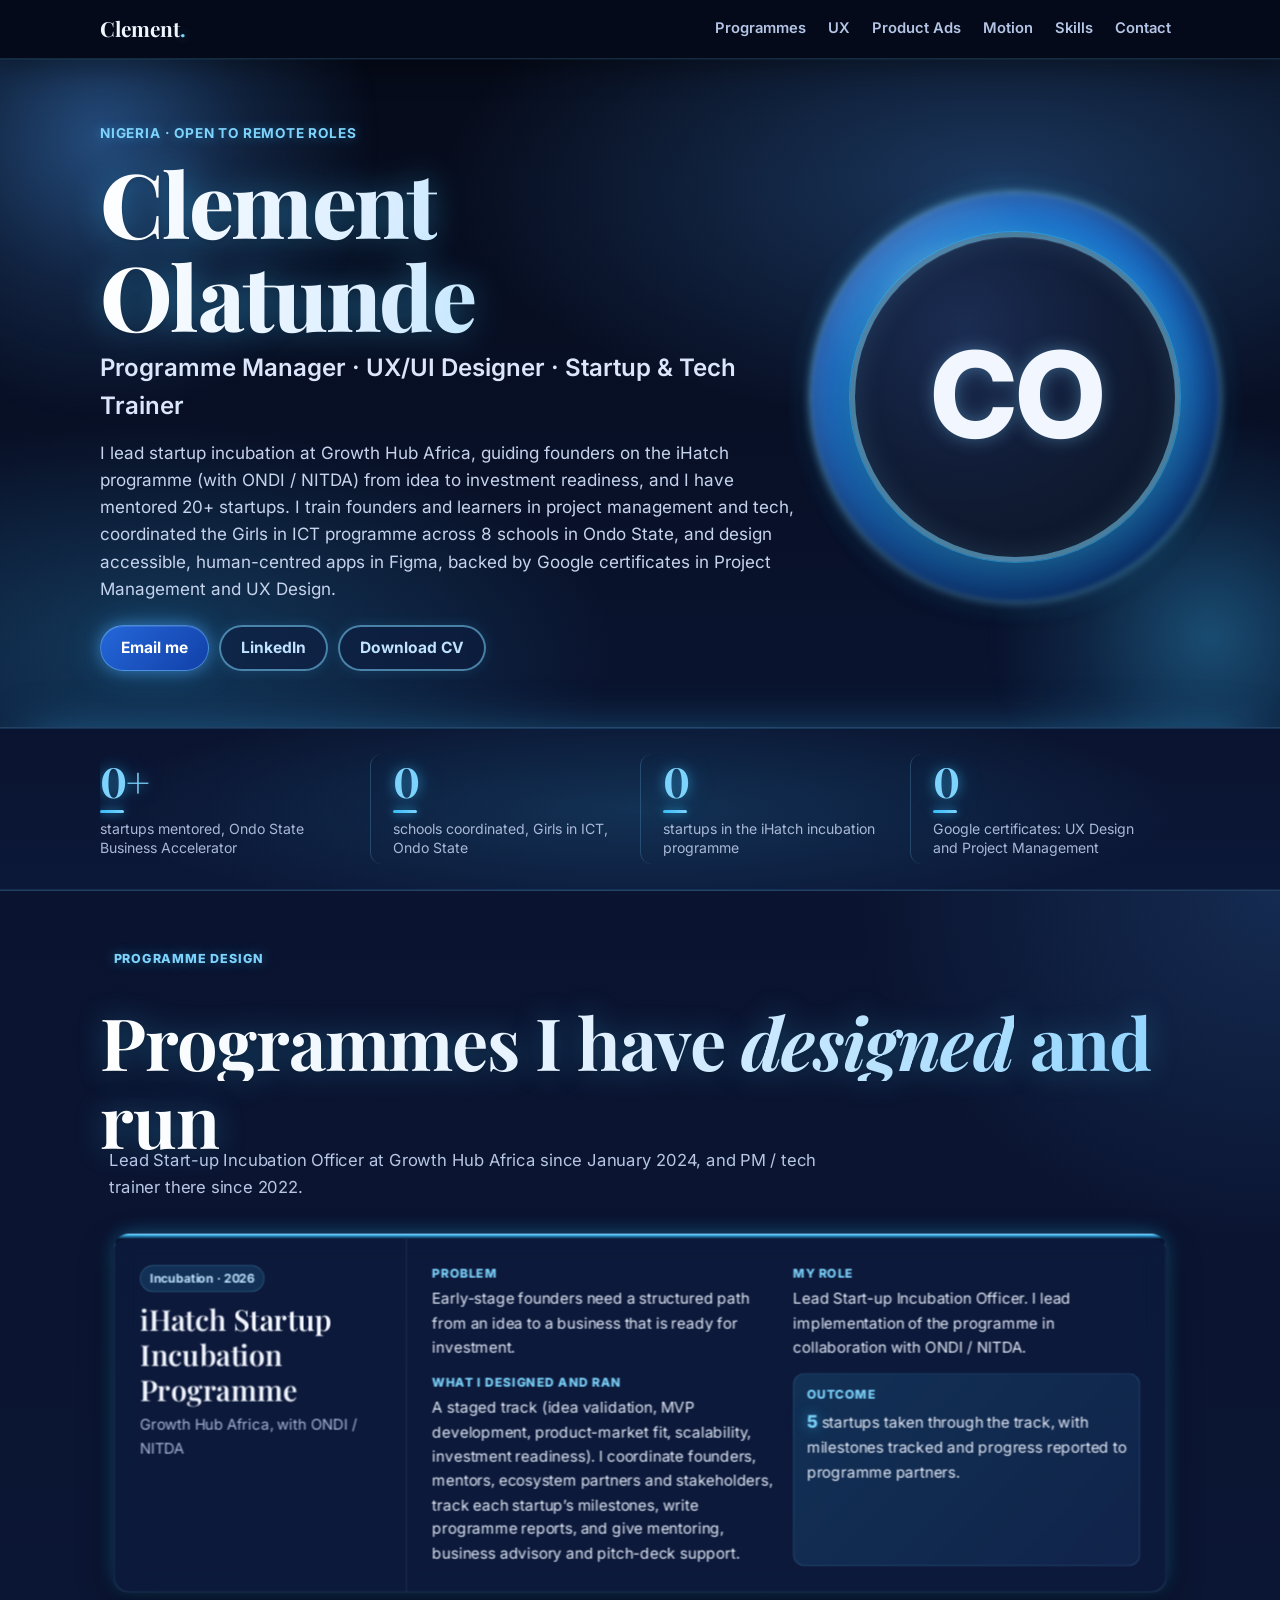
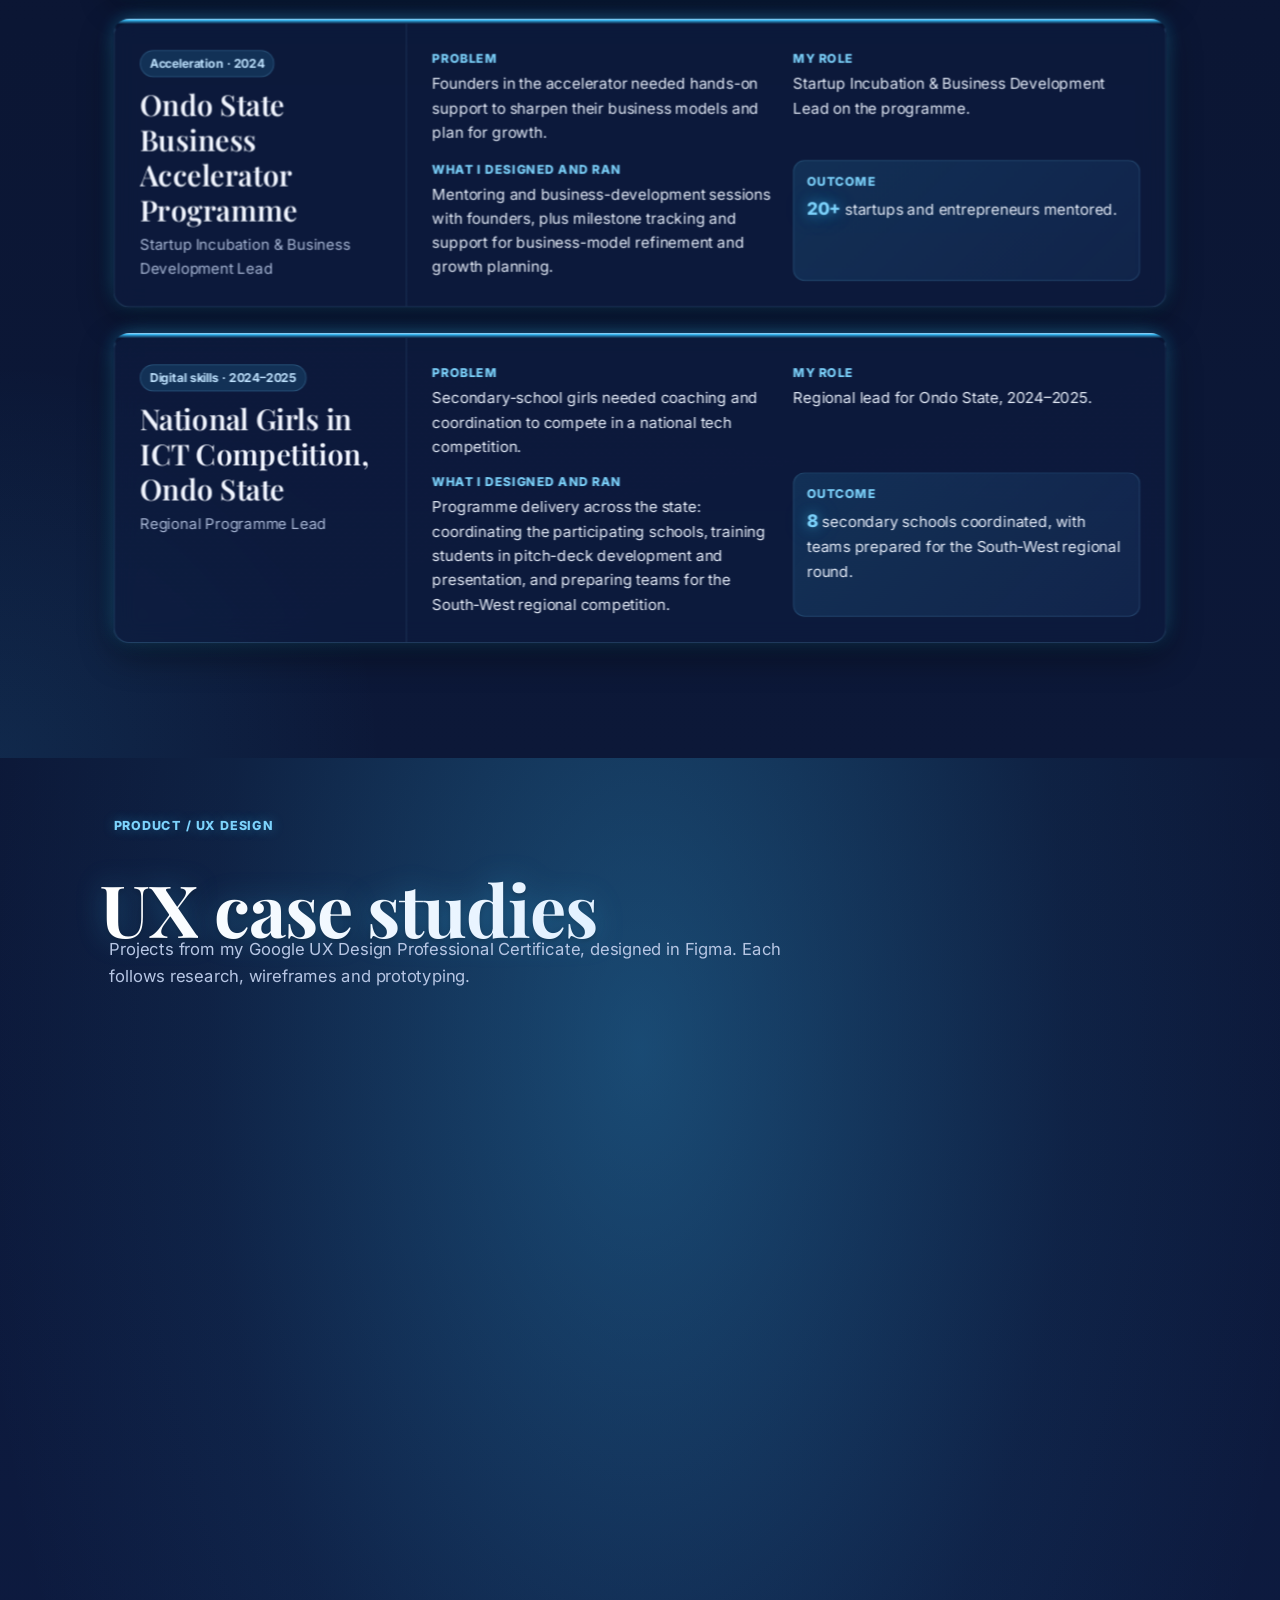
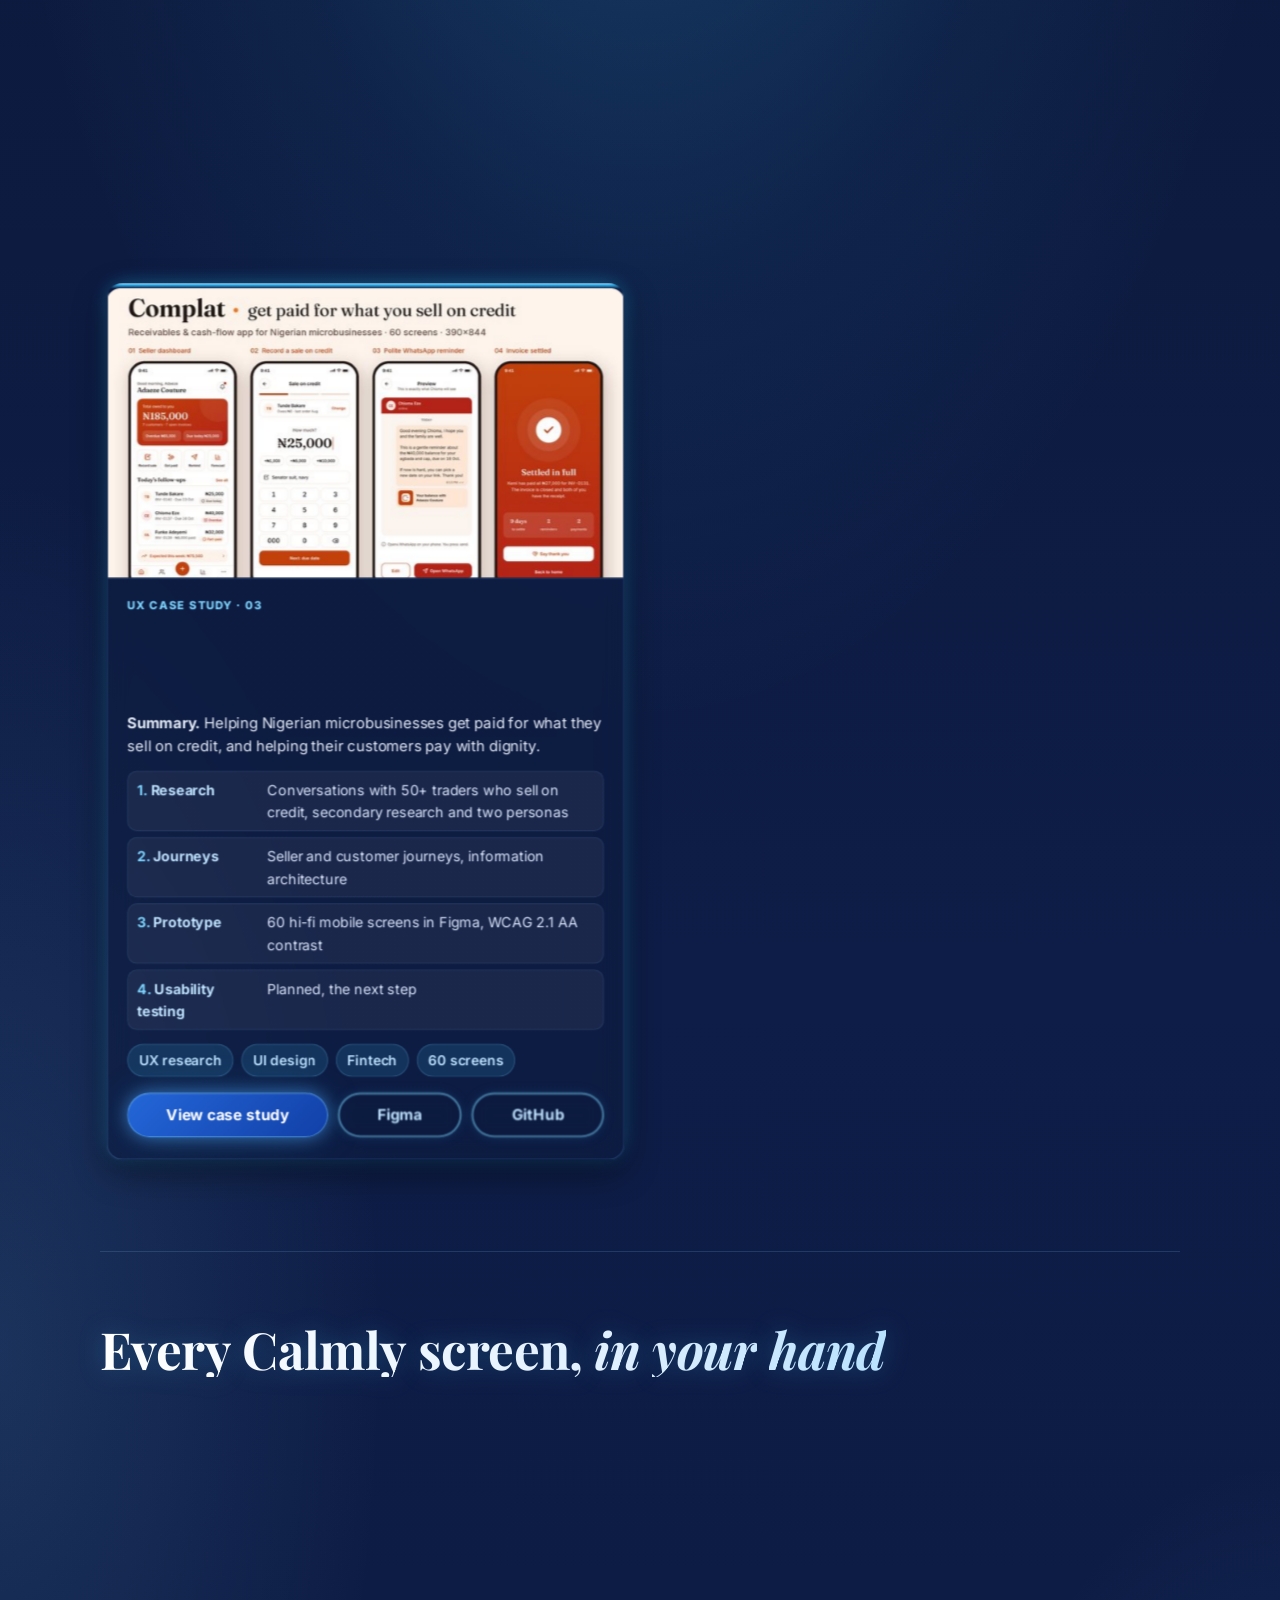
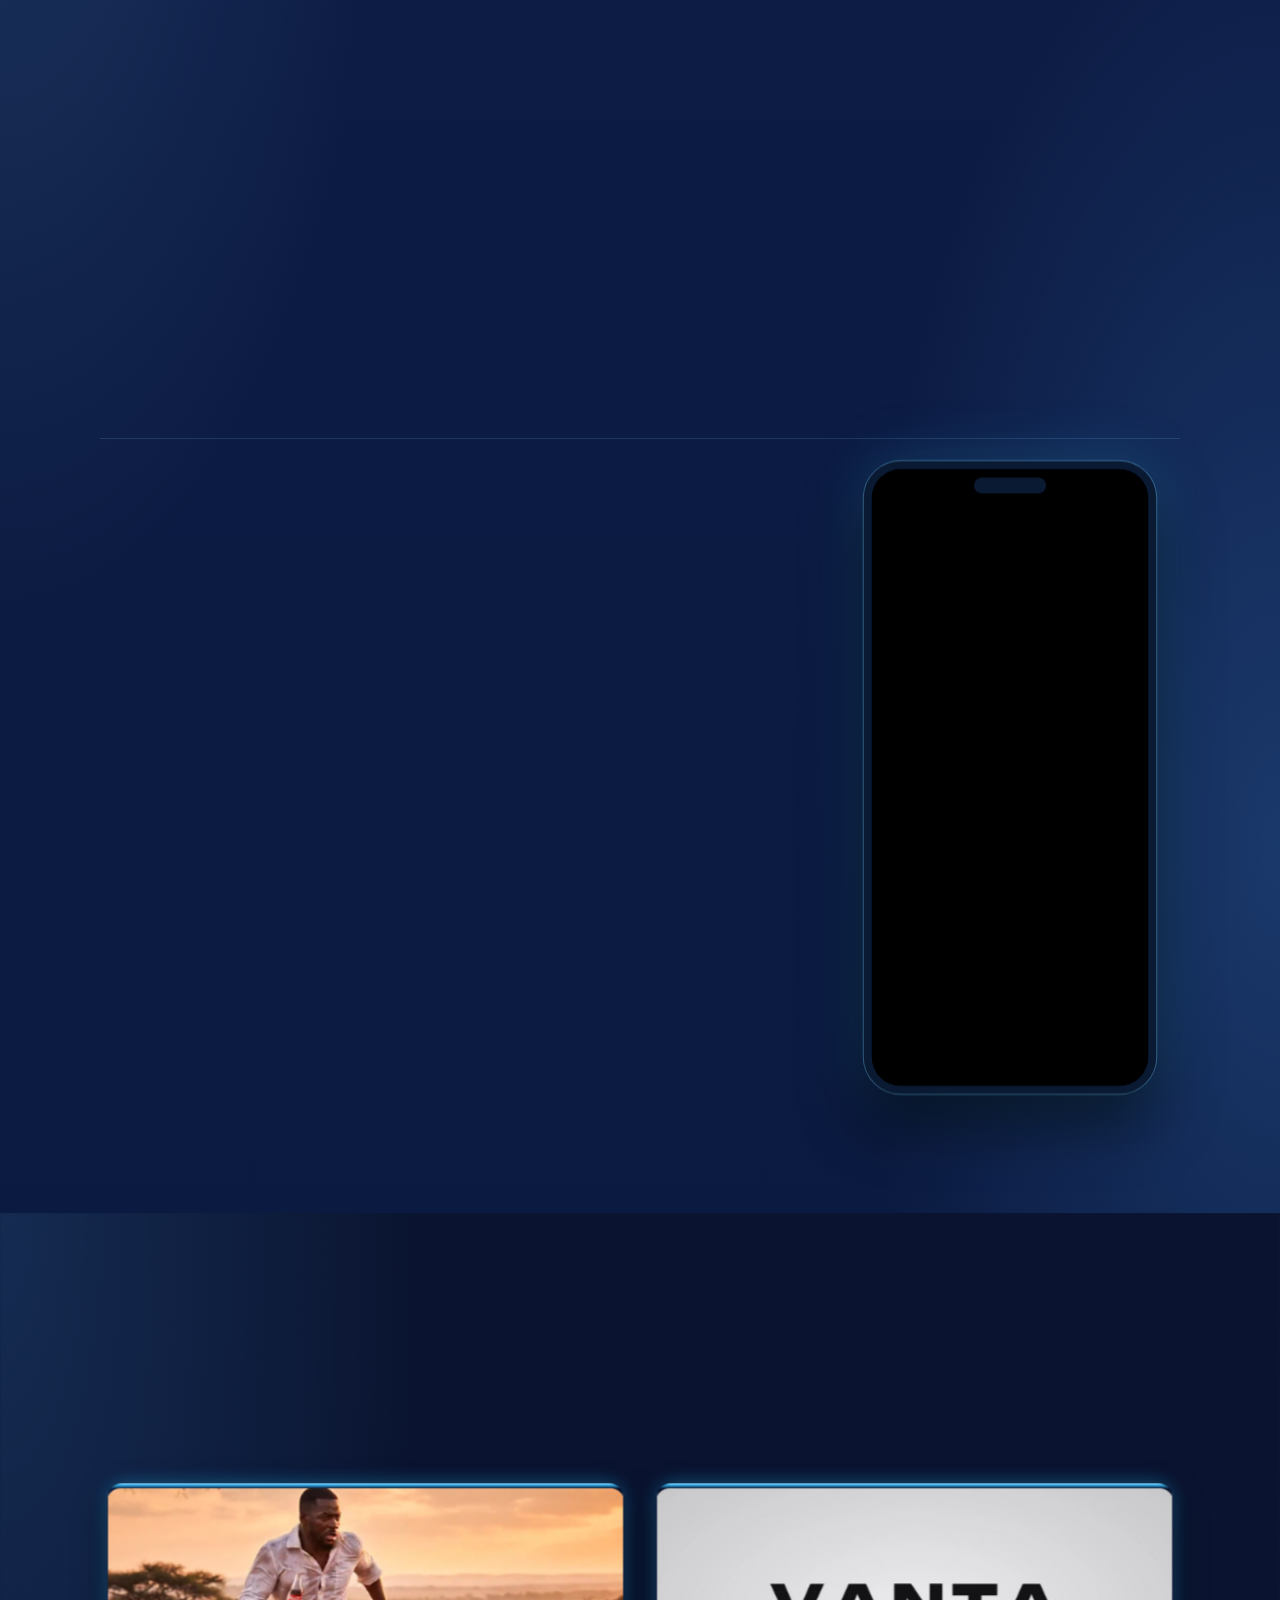
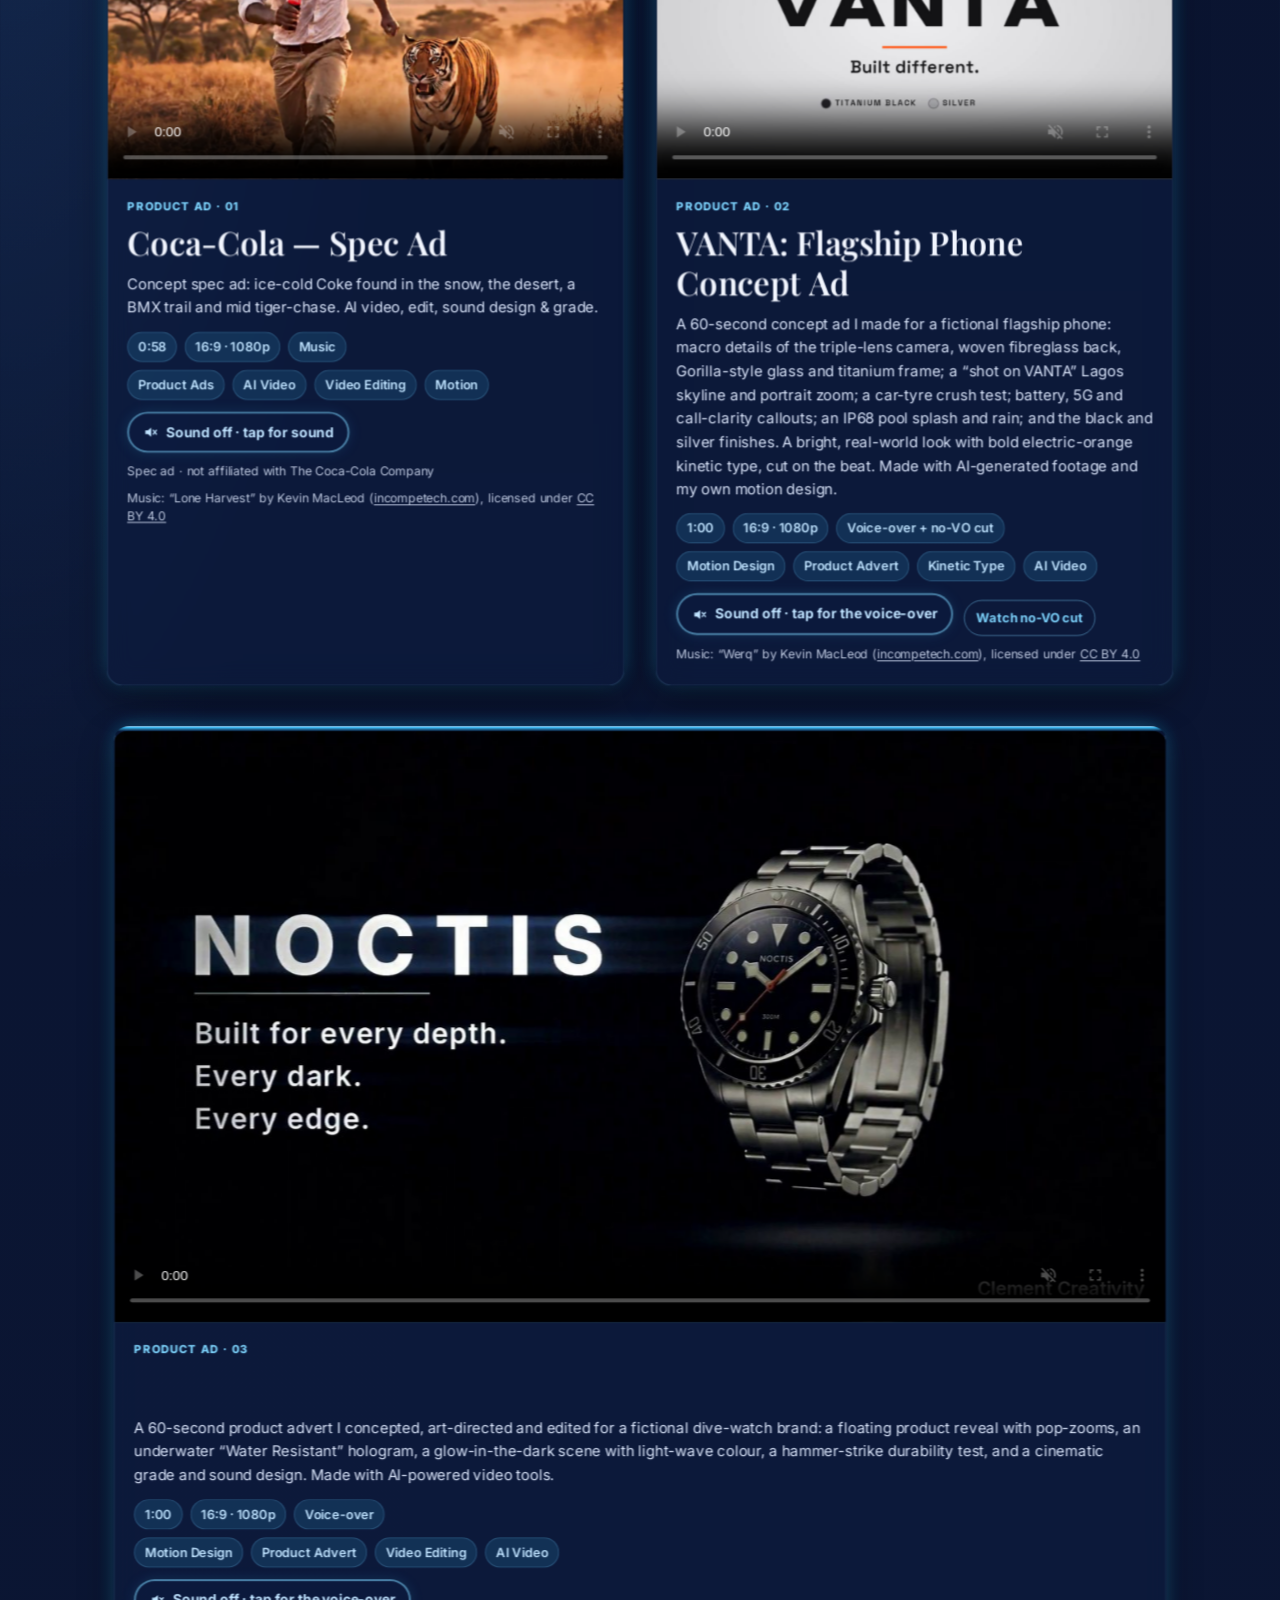
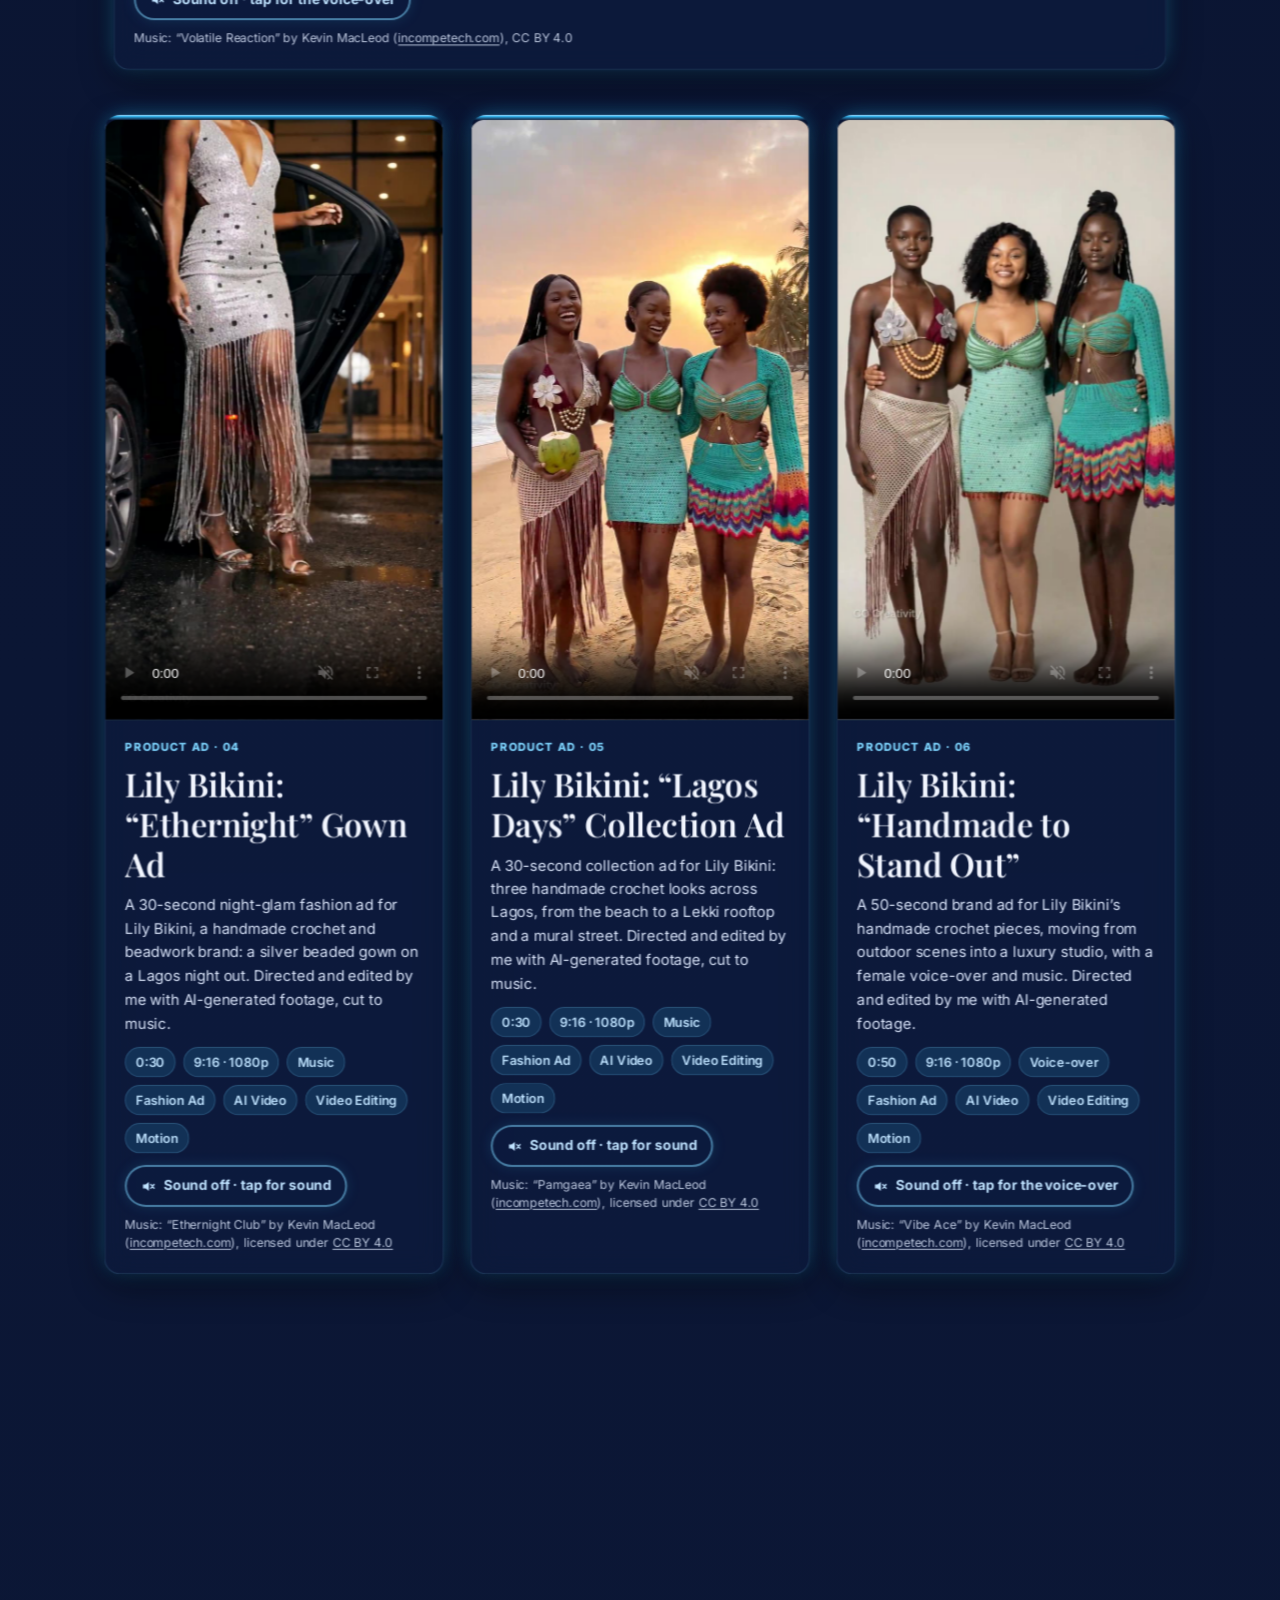
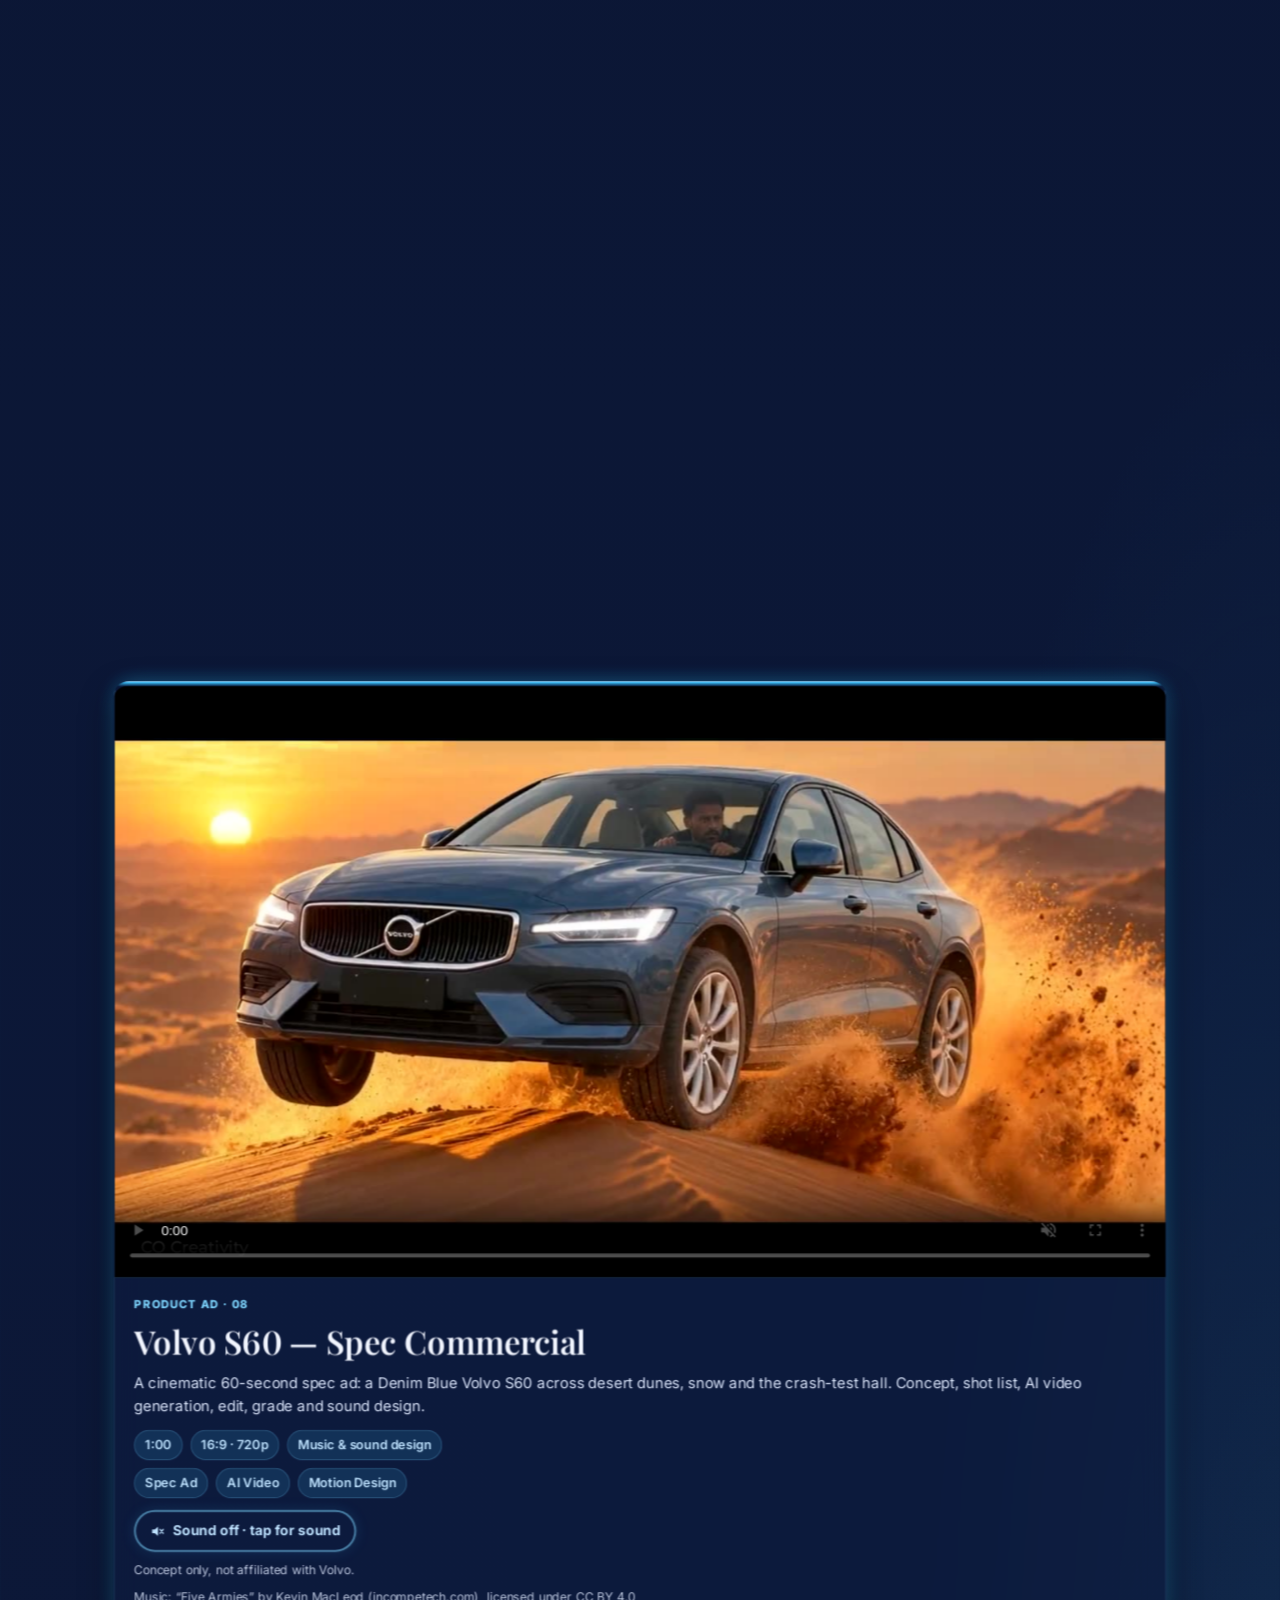
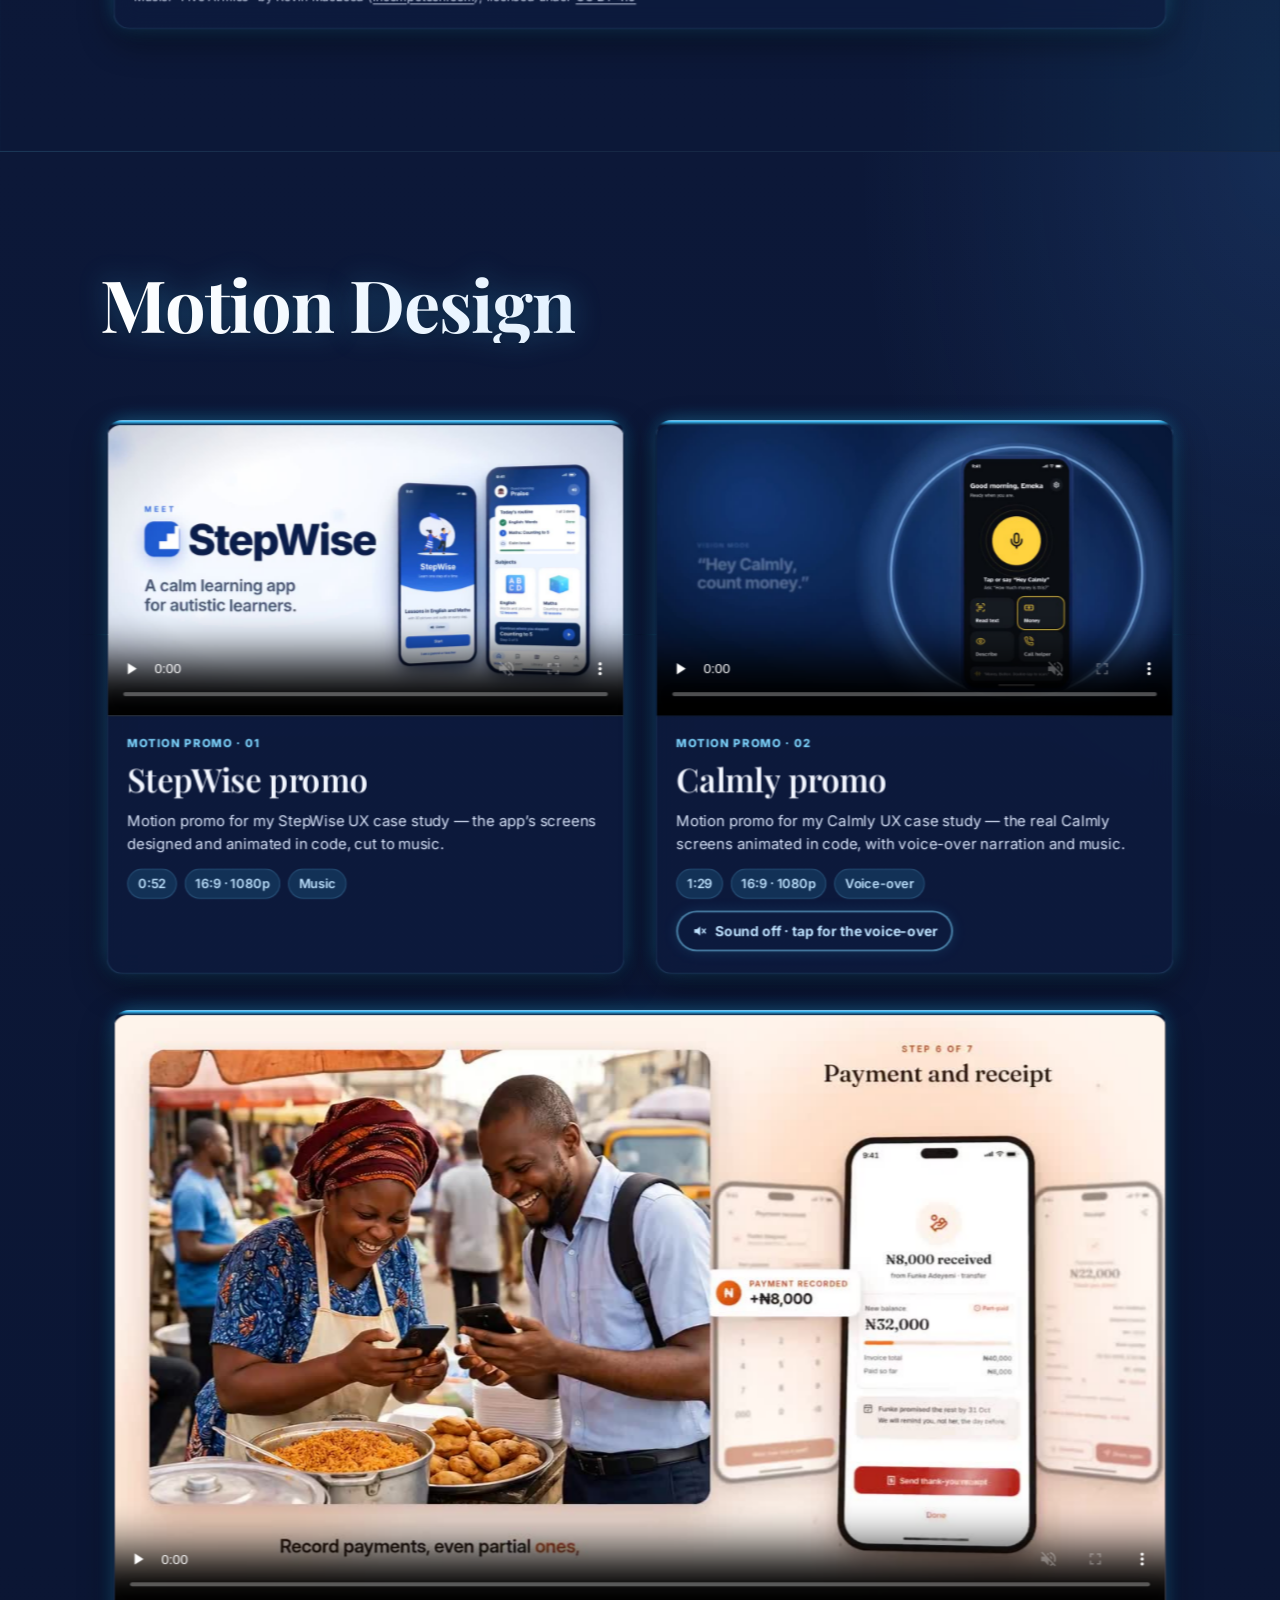
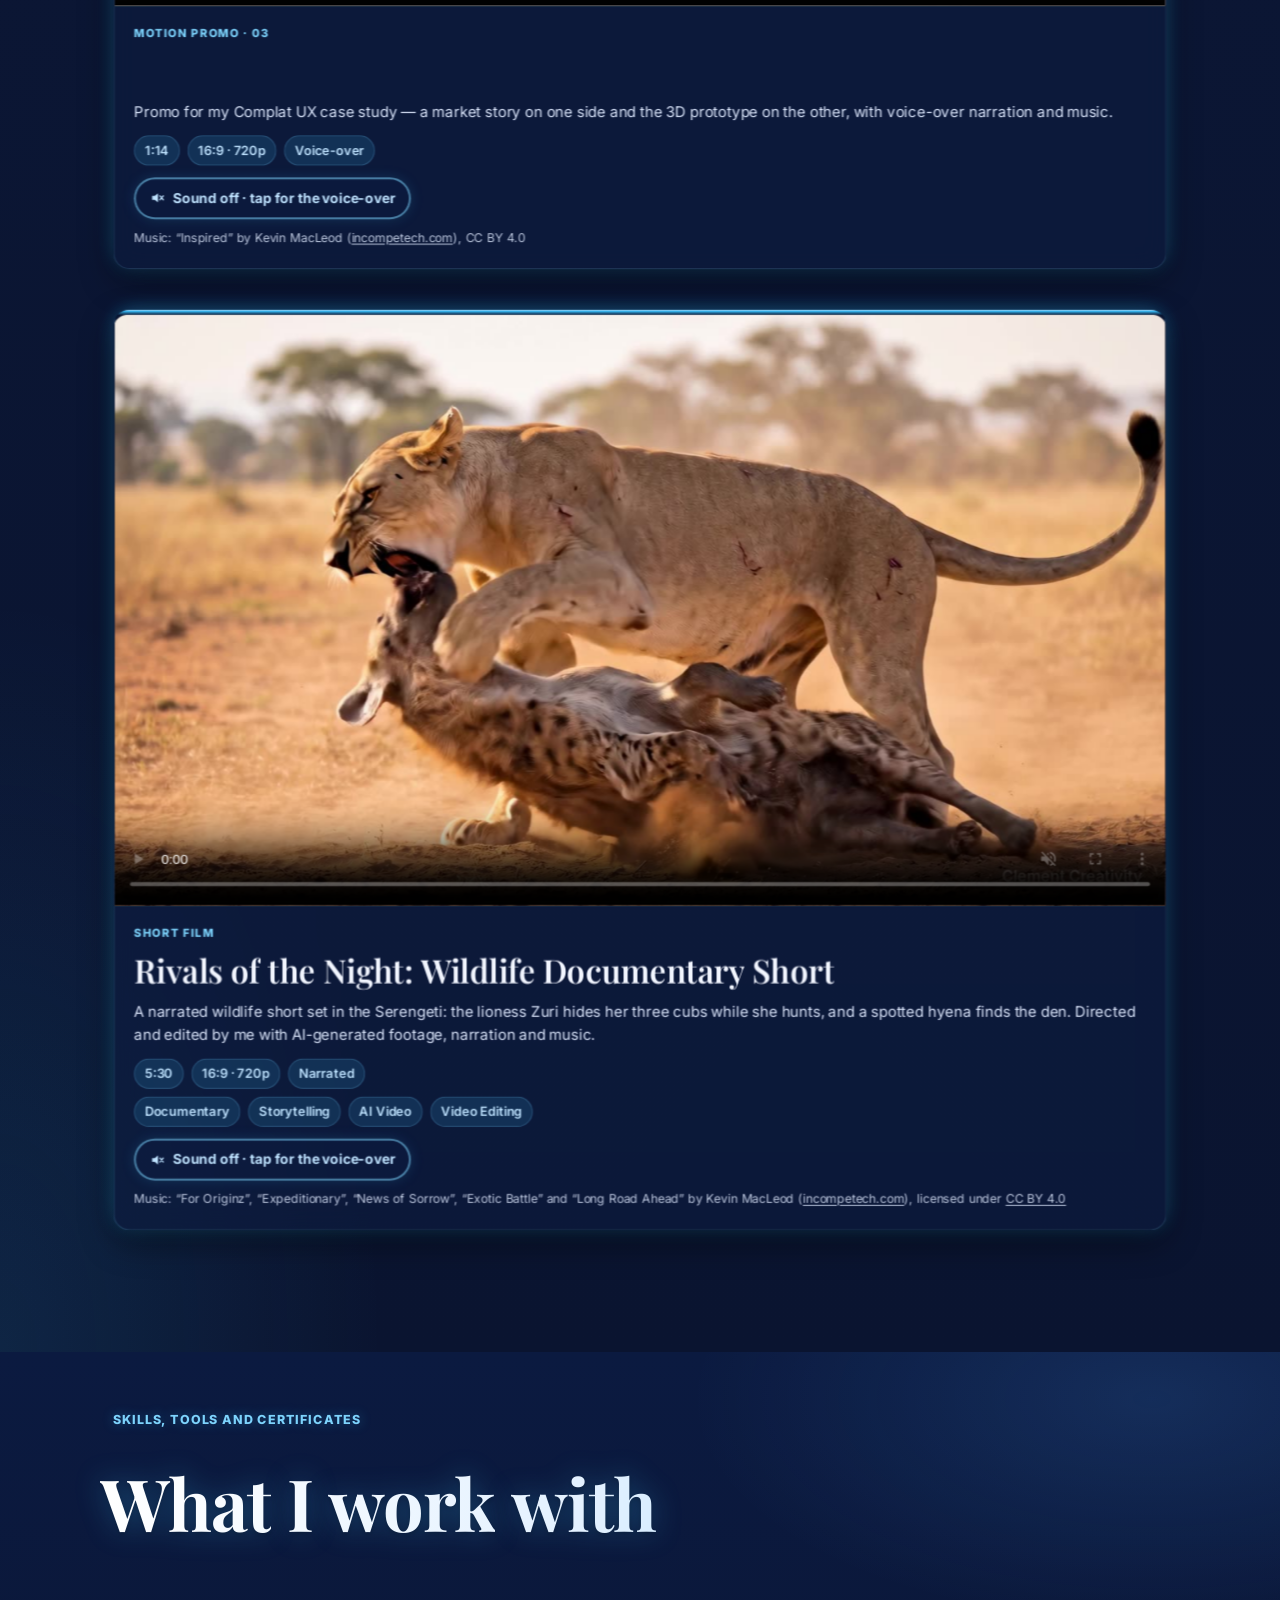
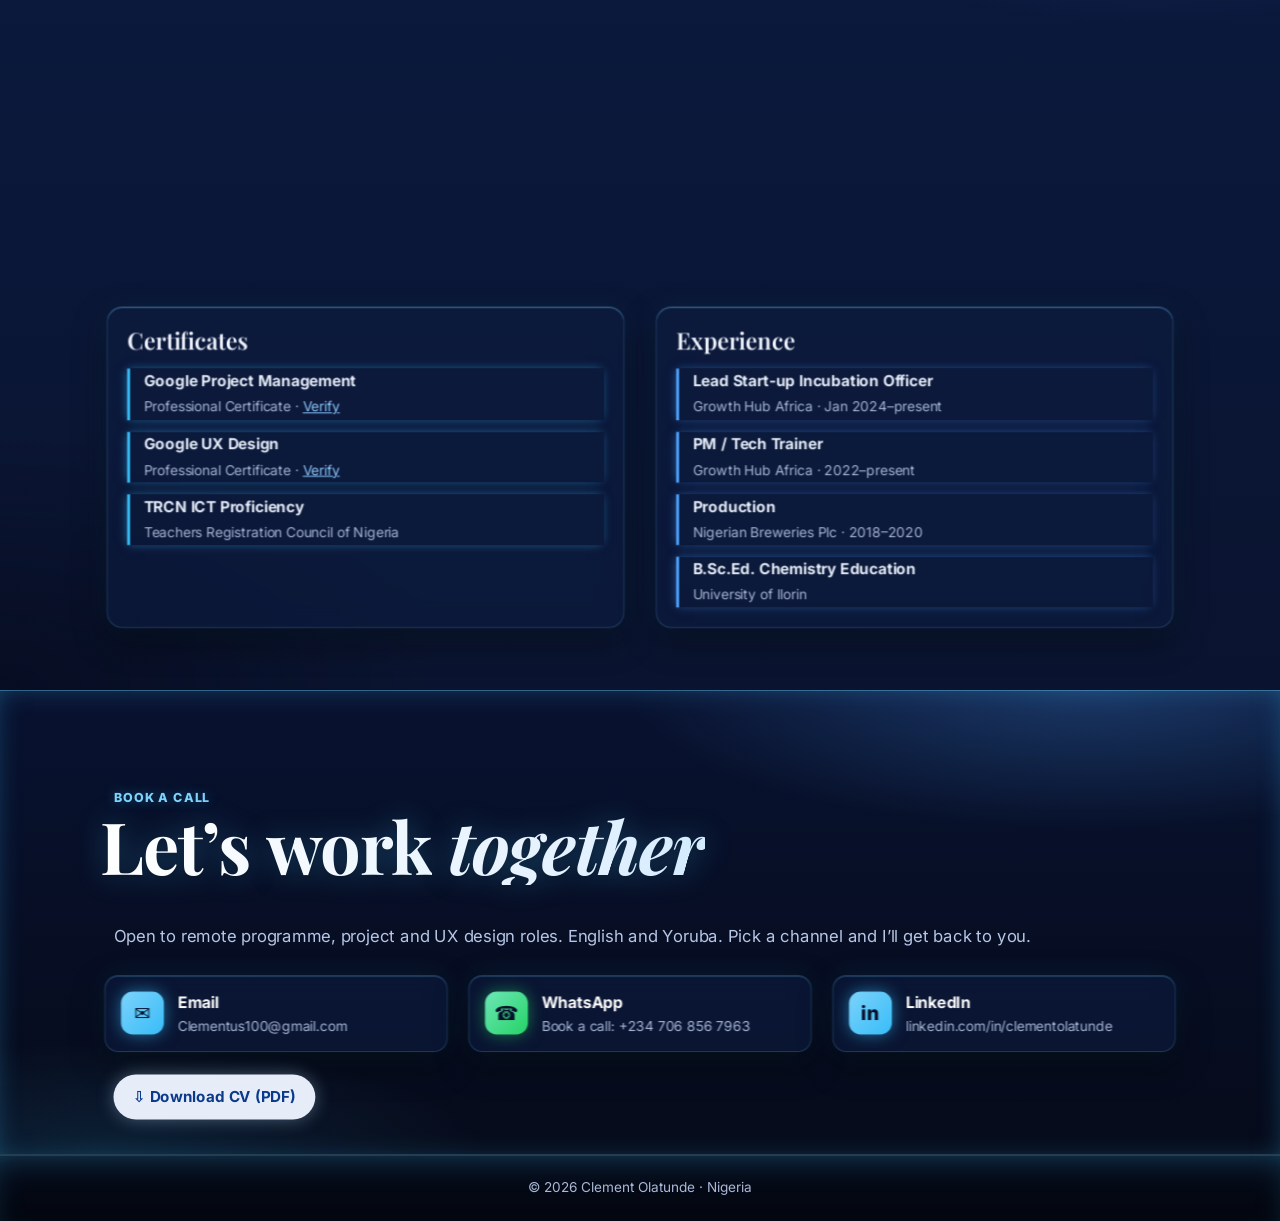
==== commit 78fbdda9: "Add Volvo S60 spec commercial to Product Ads" ====
--- a/index.html
+++ b/index.html
@@ -345,6 +345,22 @@
               <p class="mg-credit">Music: &ldquo;Heroic Age&rdquo; by Kevin MacLeod (<a href="https://incompetech.com">incompetech.com</a>), licensed under <a href="https://creativecommons.org/licenses/by/4.0/">CC BY 4.0</a></p>
             </div>
           </article>
+
+          <article class="ux-card mg-card mg-card-wide" id="volvo-s60-ad">
+            <div class="mg-media mg-16x9">
+              <video class="mg-video" controls muted playsinline preload="metadata" poster="media/motion/volvo-s60-ad-16x9-poster.jpg" width="1280" height="720" aria-label="Volvo S60 spec commercial, 16:9, with music and sound design" data-voiced="0"><source src="media/motion/volvo-s60-ad-16x9.mp4" type="video/mp4"></video>
+            </div>
+            <div class="ux-body">
+              <p class="eyebrow">Product ad &middot; 08</p>
+              <h3>Volvo S60 &mdash; Spec Commercial</h3>
+              <p class="mg-desc">A cinematic 60-second spec ad: a Denim Blue Volvo S60 across desert dunes, snow and the crash-test hall. Concept, shot list, AI video generation, edit, grade and sound design.</p>
+              <ul class="chips mg-meta" aria-label="Format"><li>1:00</li><li>16:9 &middot; 720p</li><li>Music &amp; sound design</li></ul>
+              <ul class="chips mg-meta" aria-label="Tags" style="margin-top:8px"><li>Spec Ad</li><li>AI Video</li><li>Motion Design</li></ul>
+              <button class="mg-sound" type="button" aria-pressed="false"><svg class="mg-ic" viewBox="0 0 24 24" width="16" height="16" aria-hidden="true" focusable="false"><path d="M4 9v6h4l5 4V5L8 9H4z" fill="currentColor"/><path d="M16 9l5 6M21 9l-5 6" stroke="currentColor" stroke-width="2" stroke-linecap="round" fill="none"/></svg><span>Sound off &middot; tap for sound</span></button>
+              <p class="mg-credit">Concept only, not affiliated with Volvo.</p>
+              <p class="mg-credit">Music: &ldquo;Five Armies&rdquo; by Kevin MacLeod (<a href="https://incompetech.com">incompetech.com</a>), licensed under <a href="https://creativecommons.org/licenses/by/4.0/">CC BY 4.0</a></p>
+            </div>
+          </article>
         </div>
       </div>
     </section>
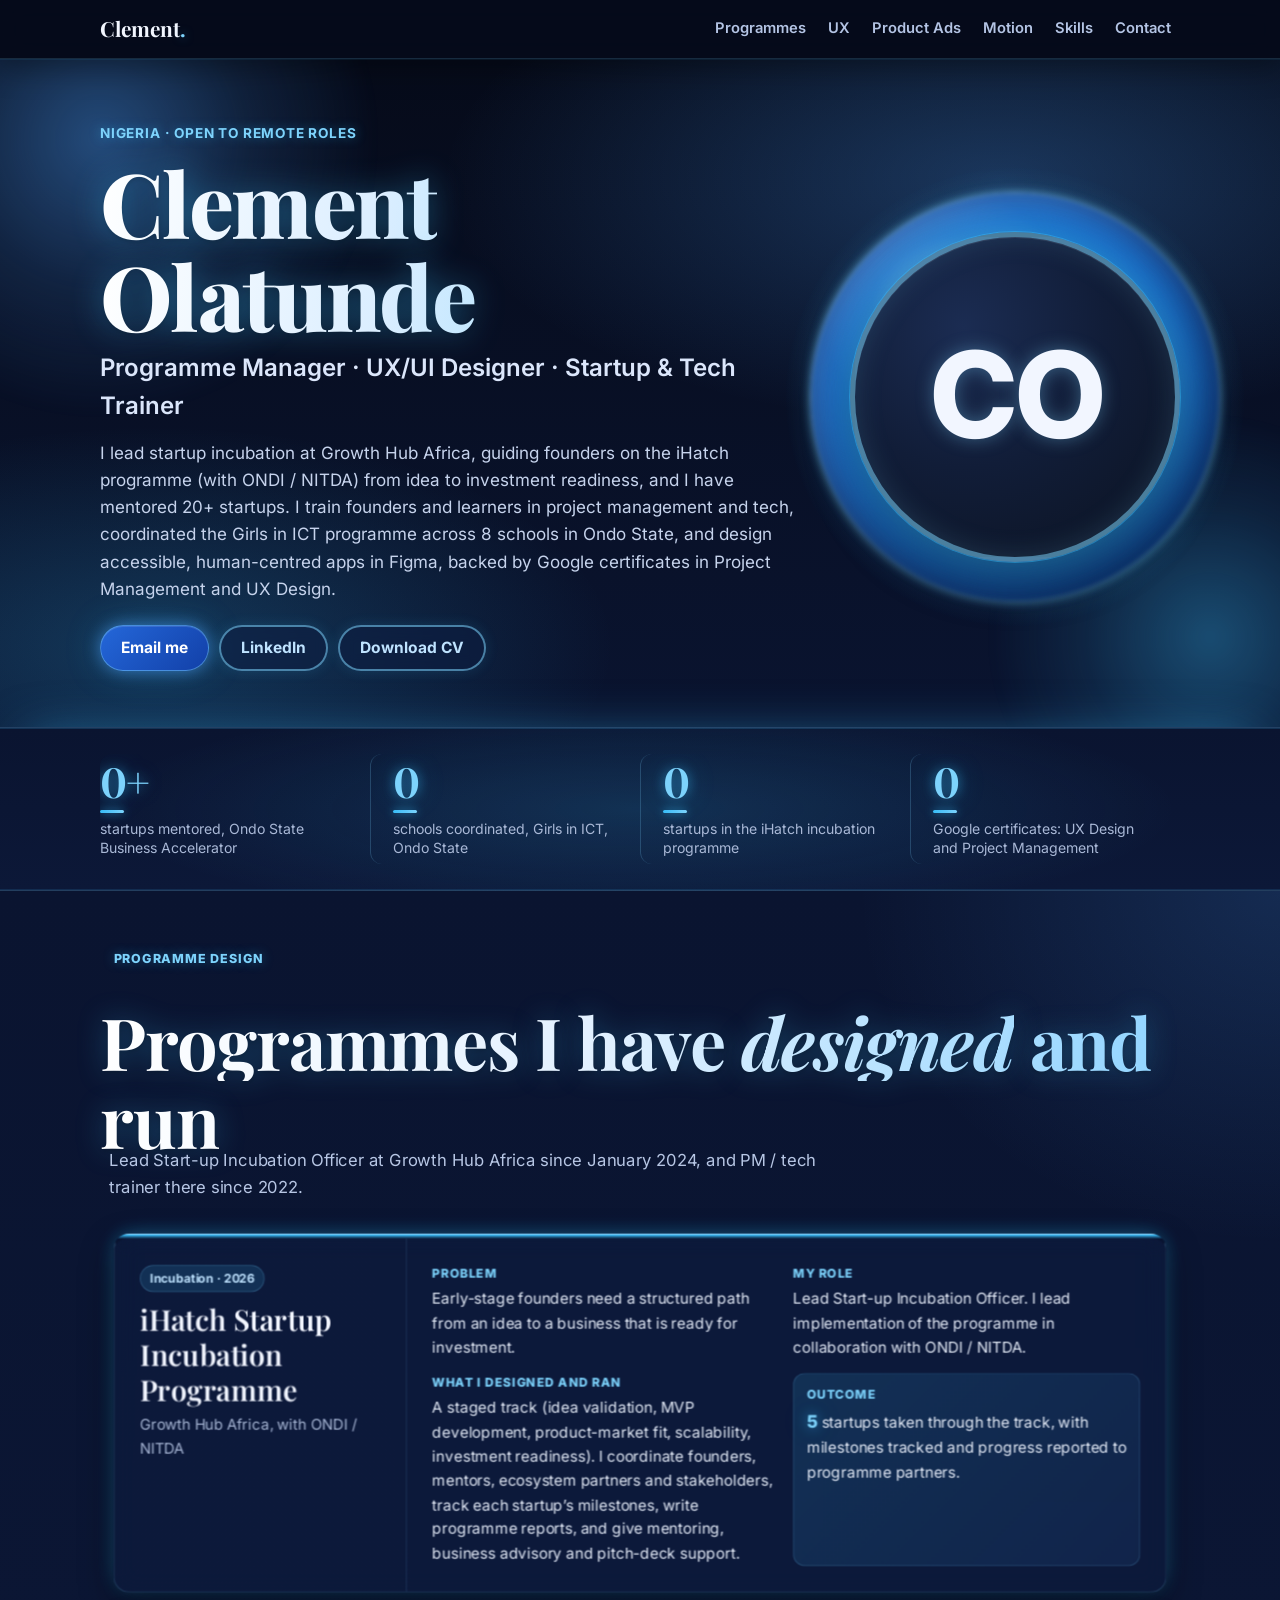
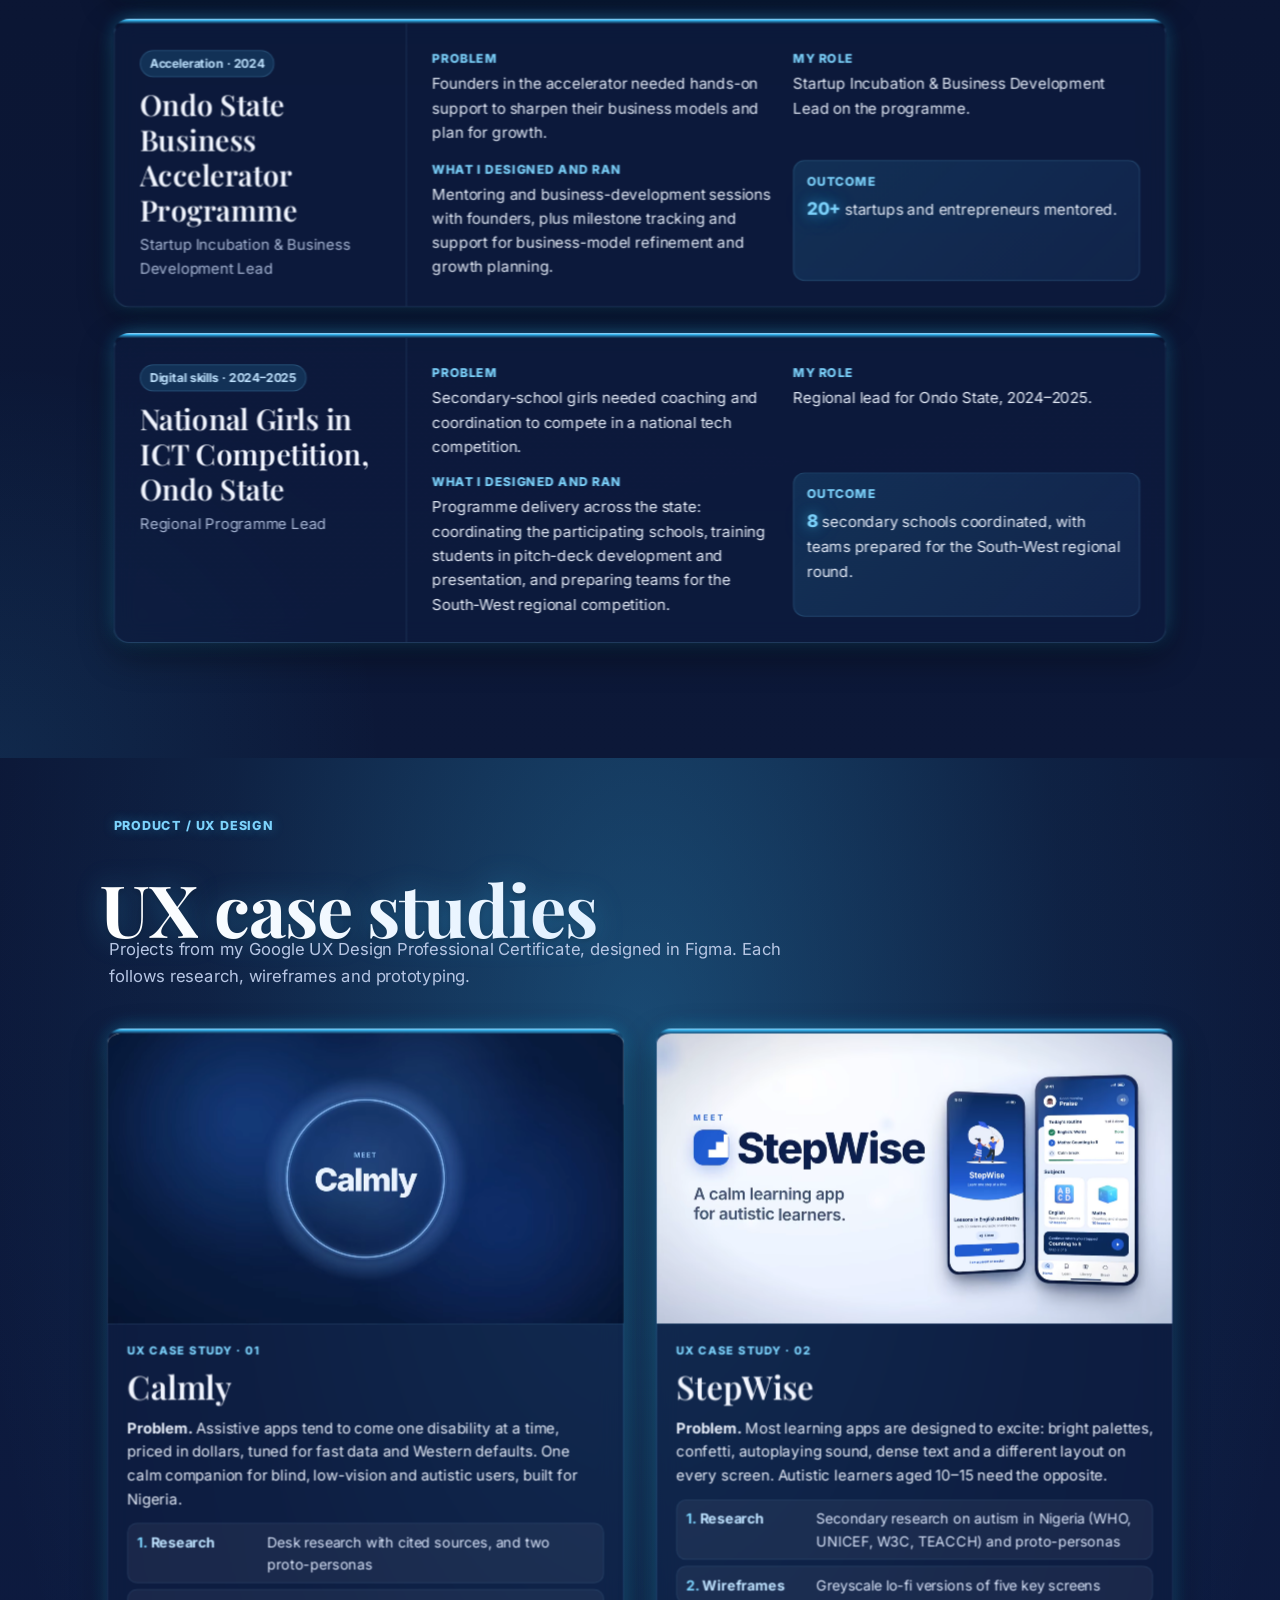
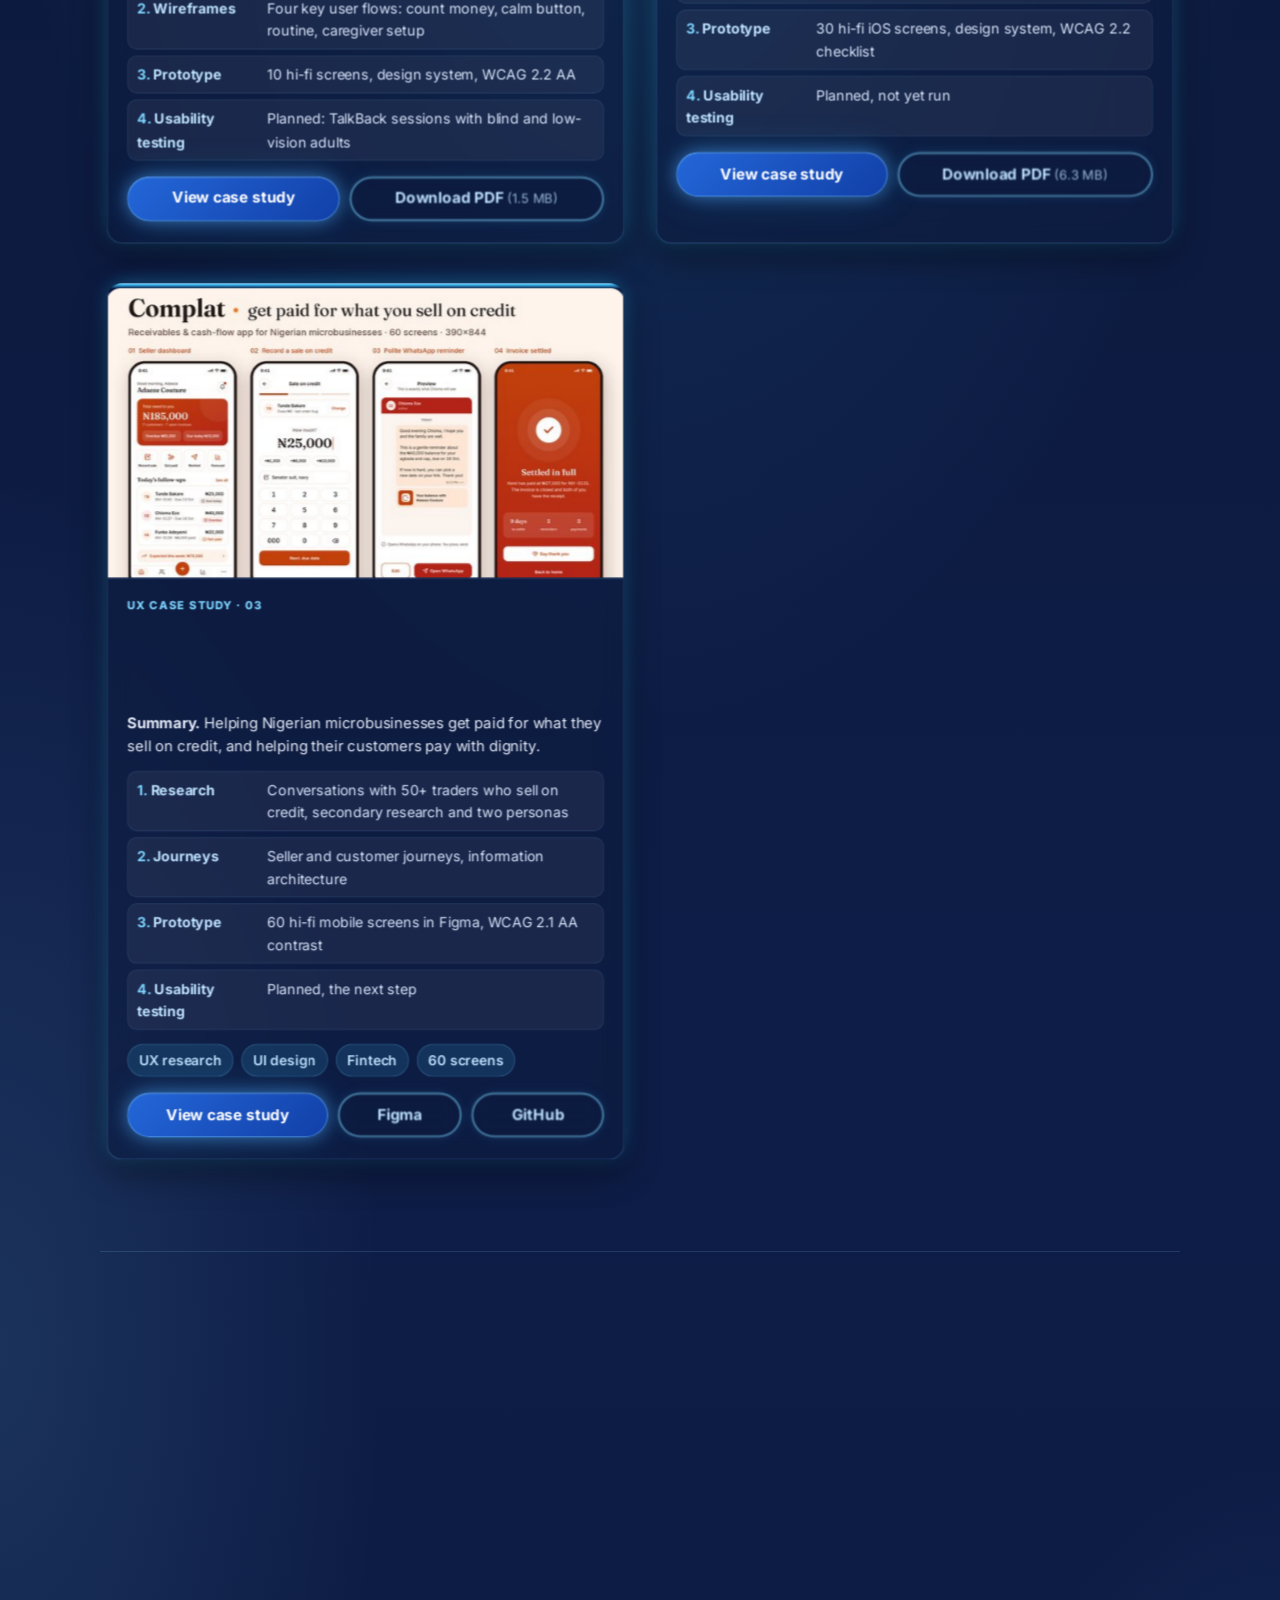
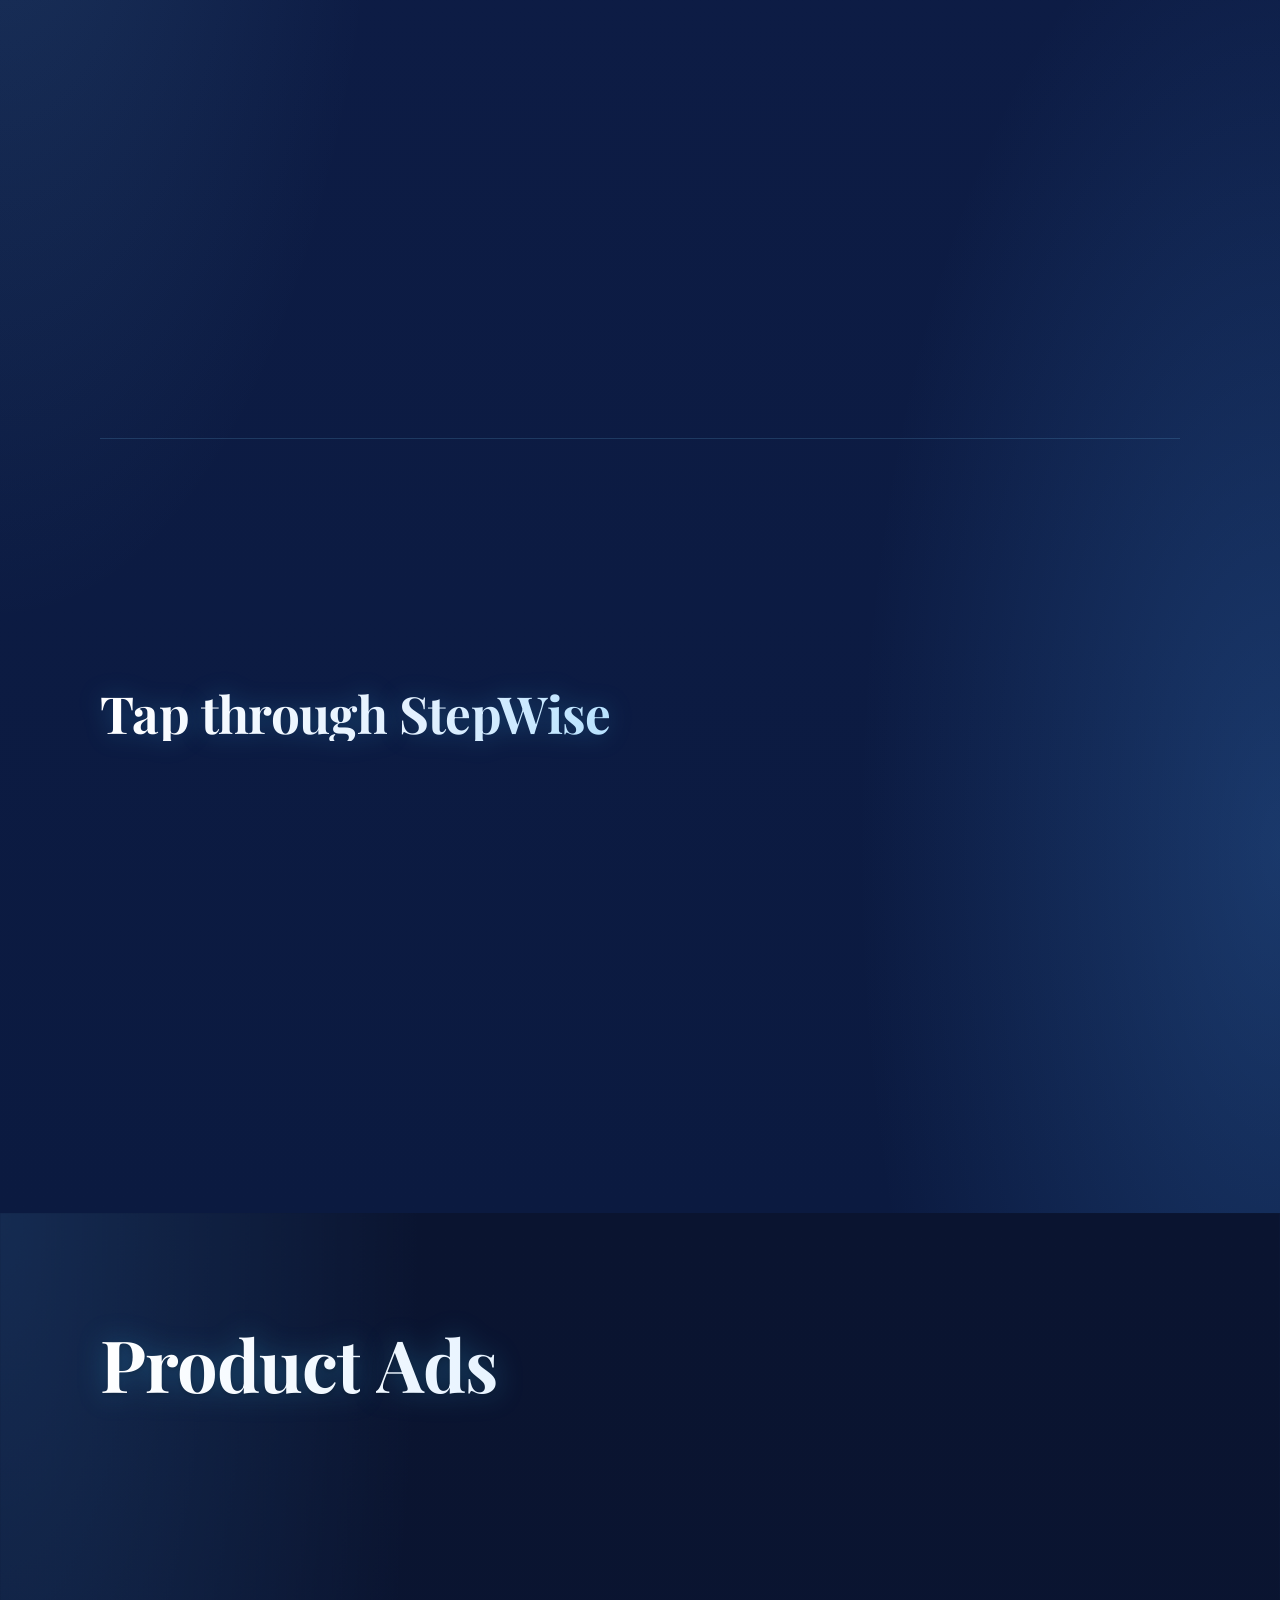
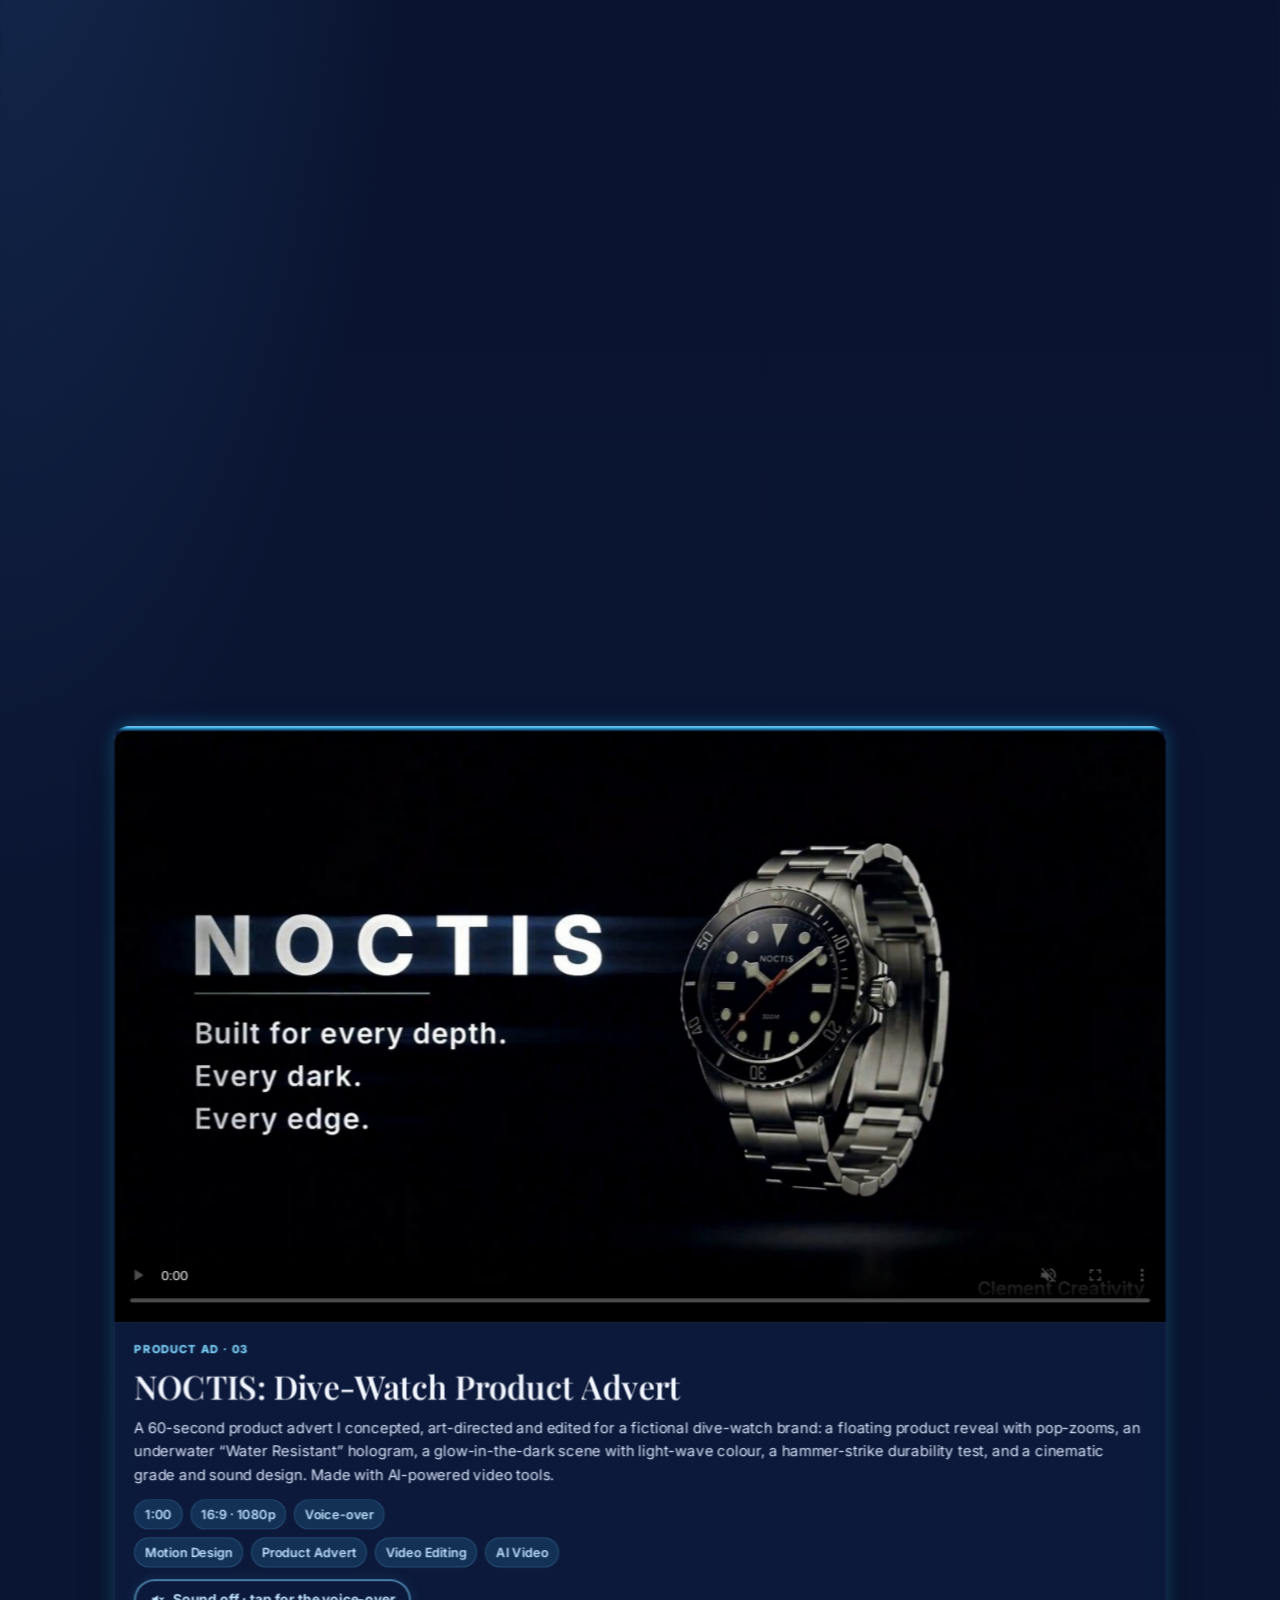
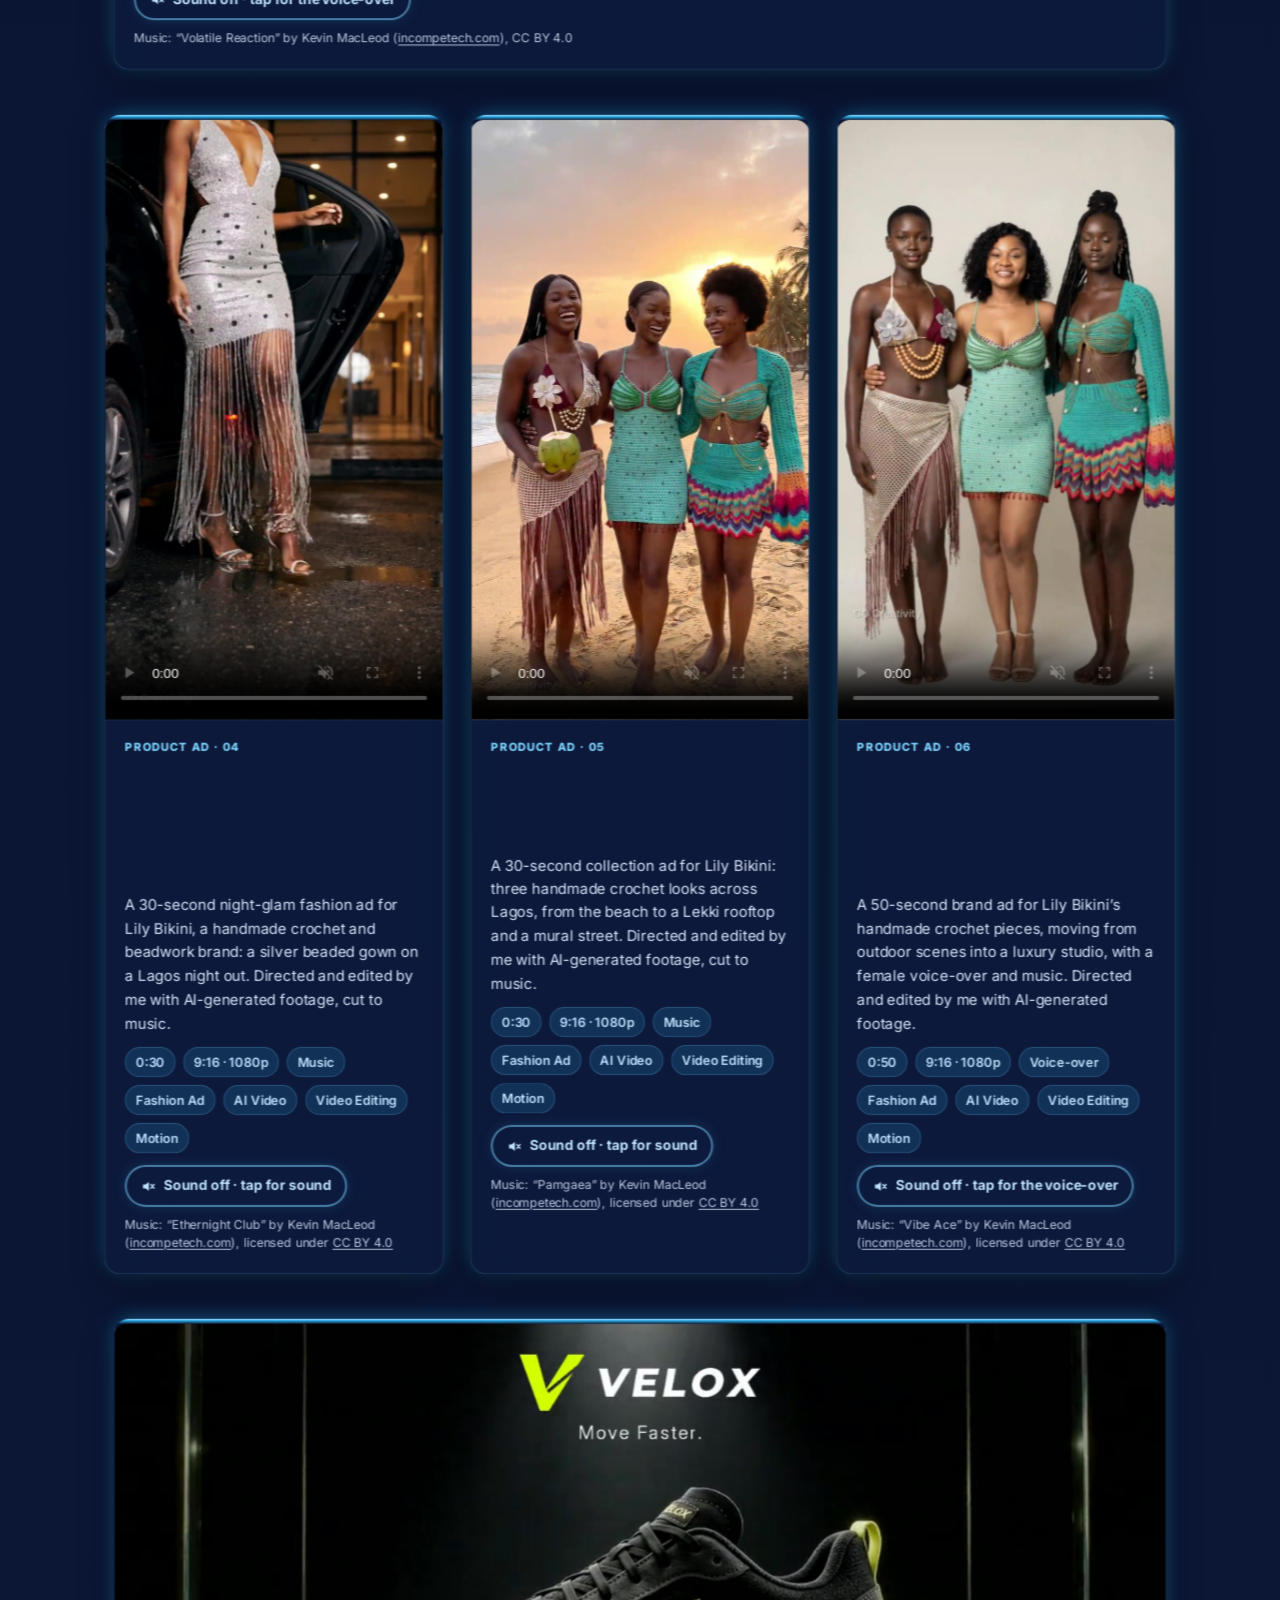
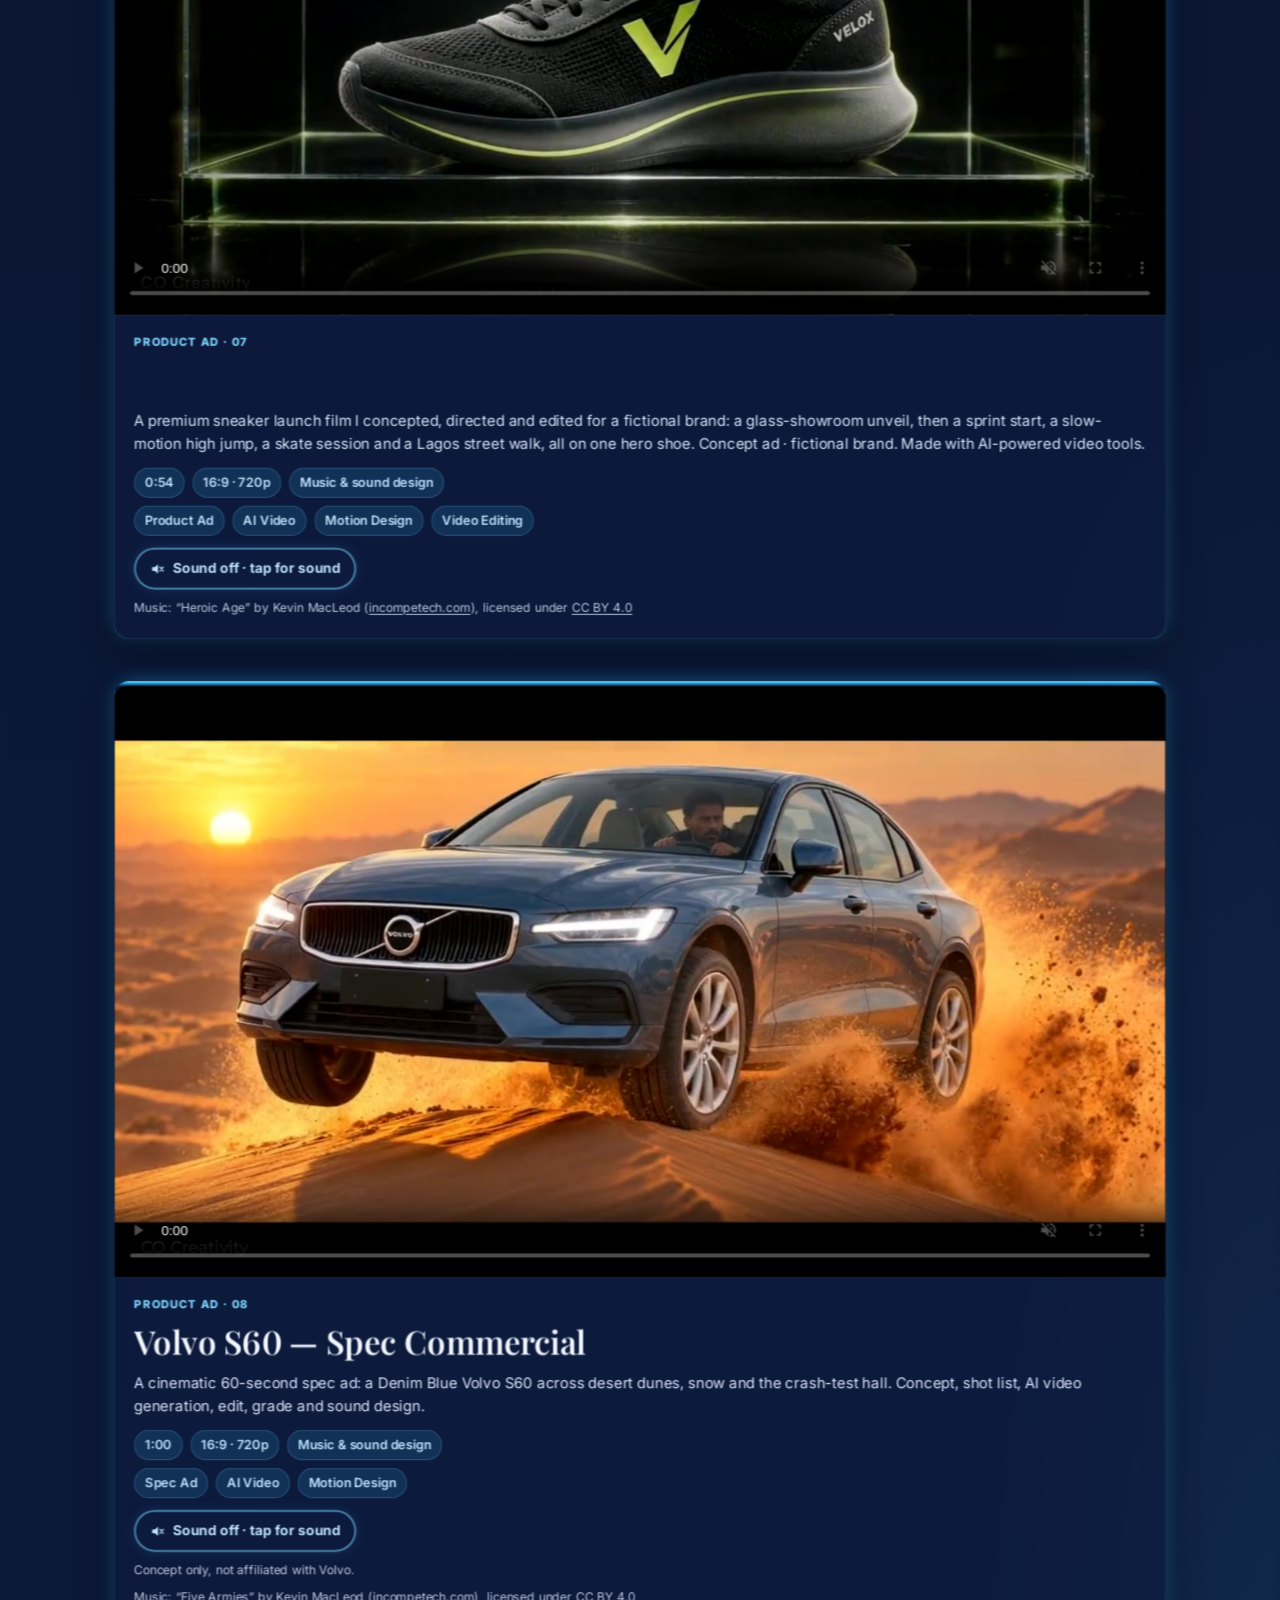
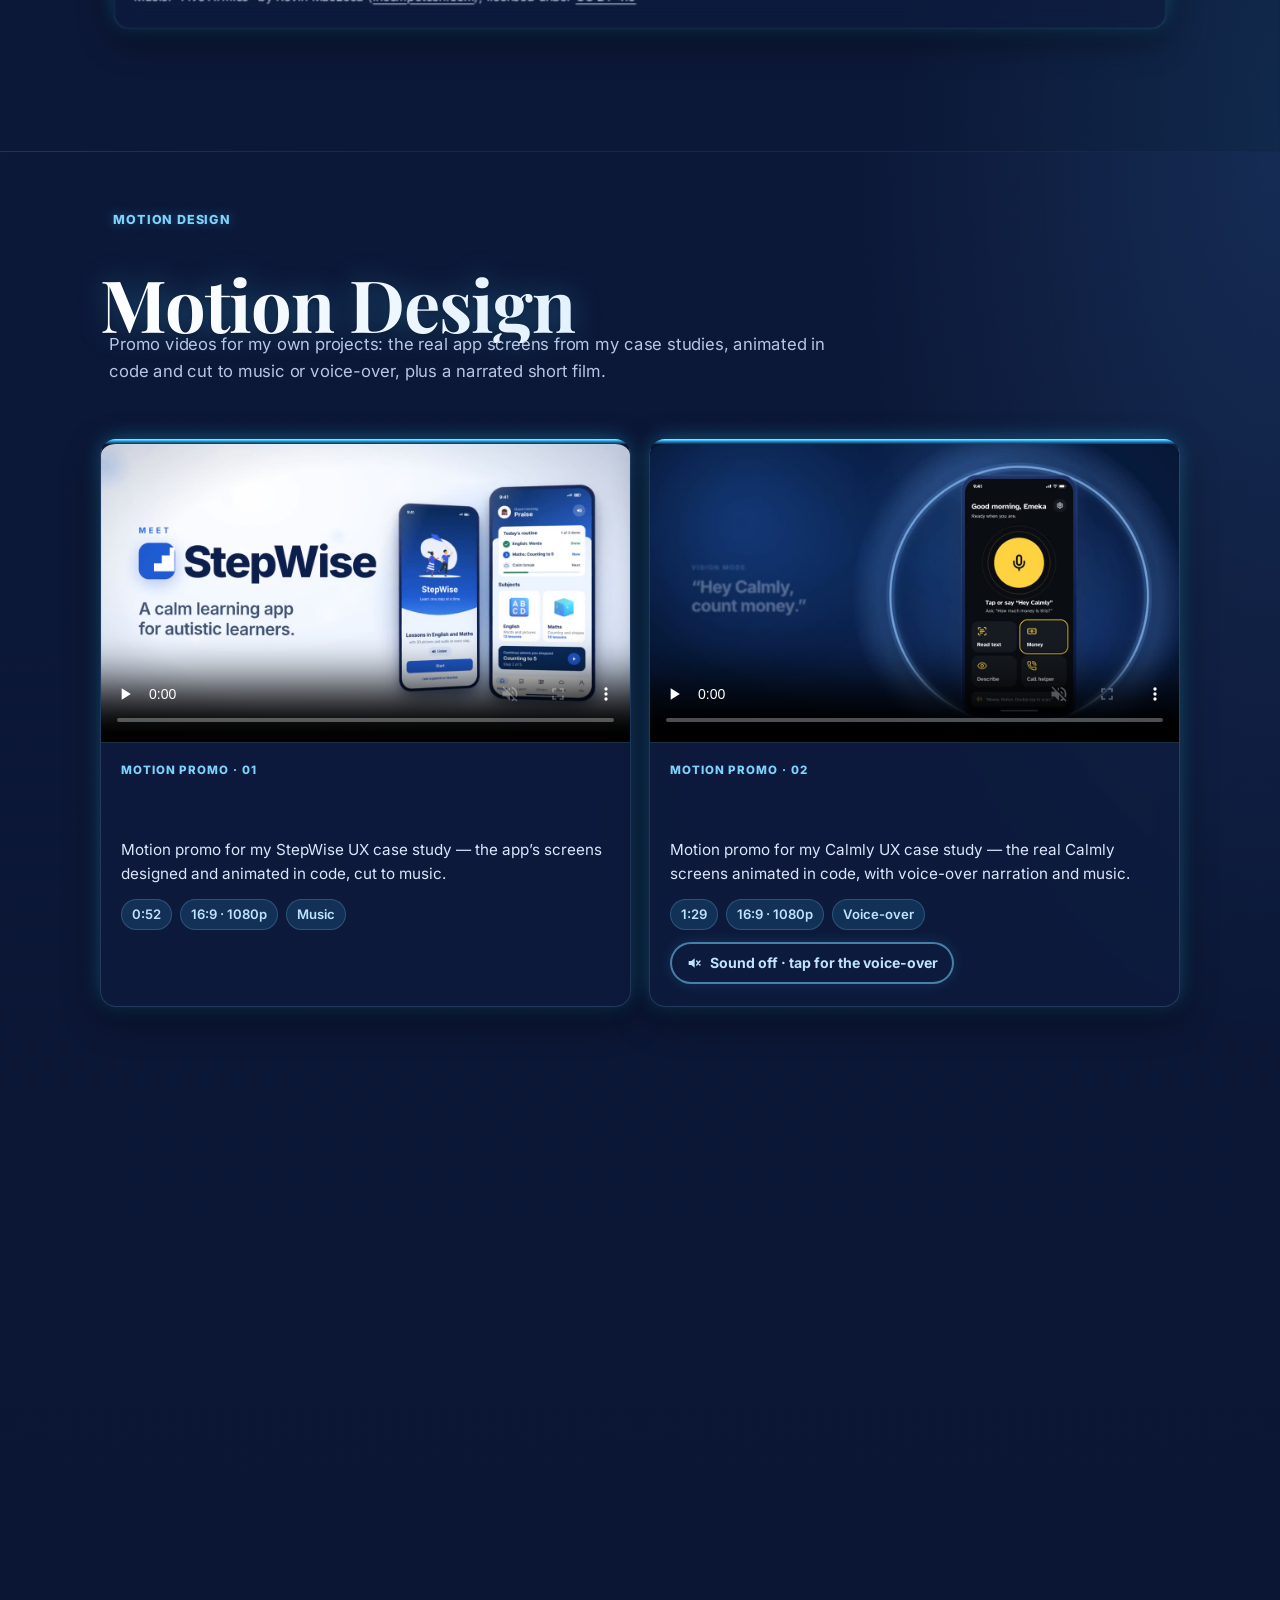
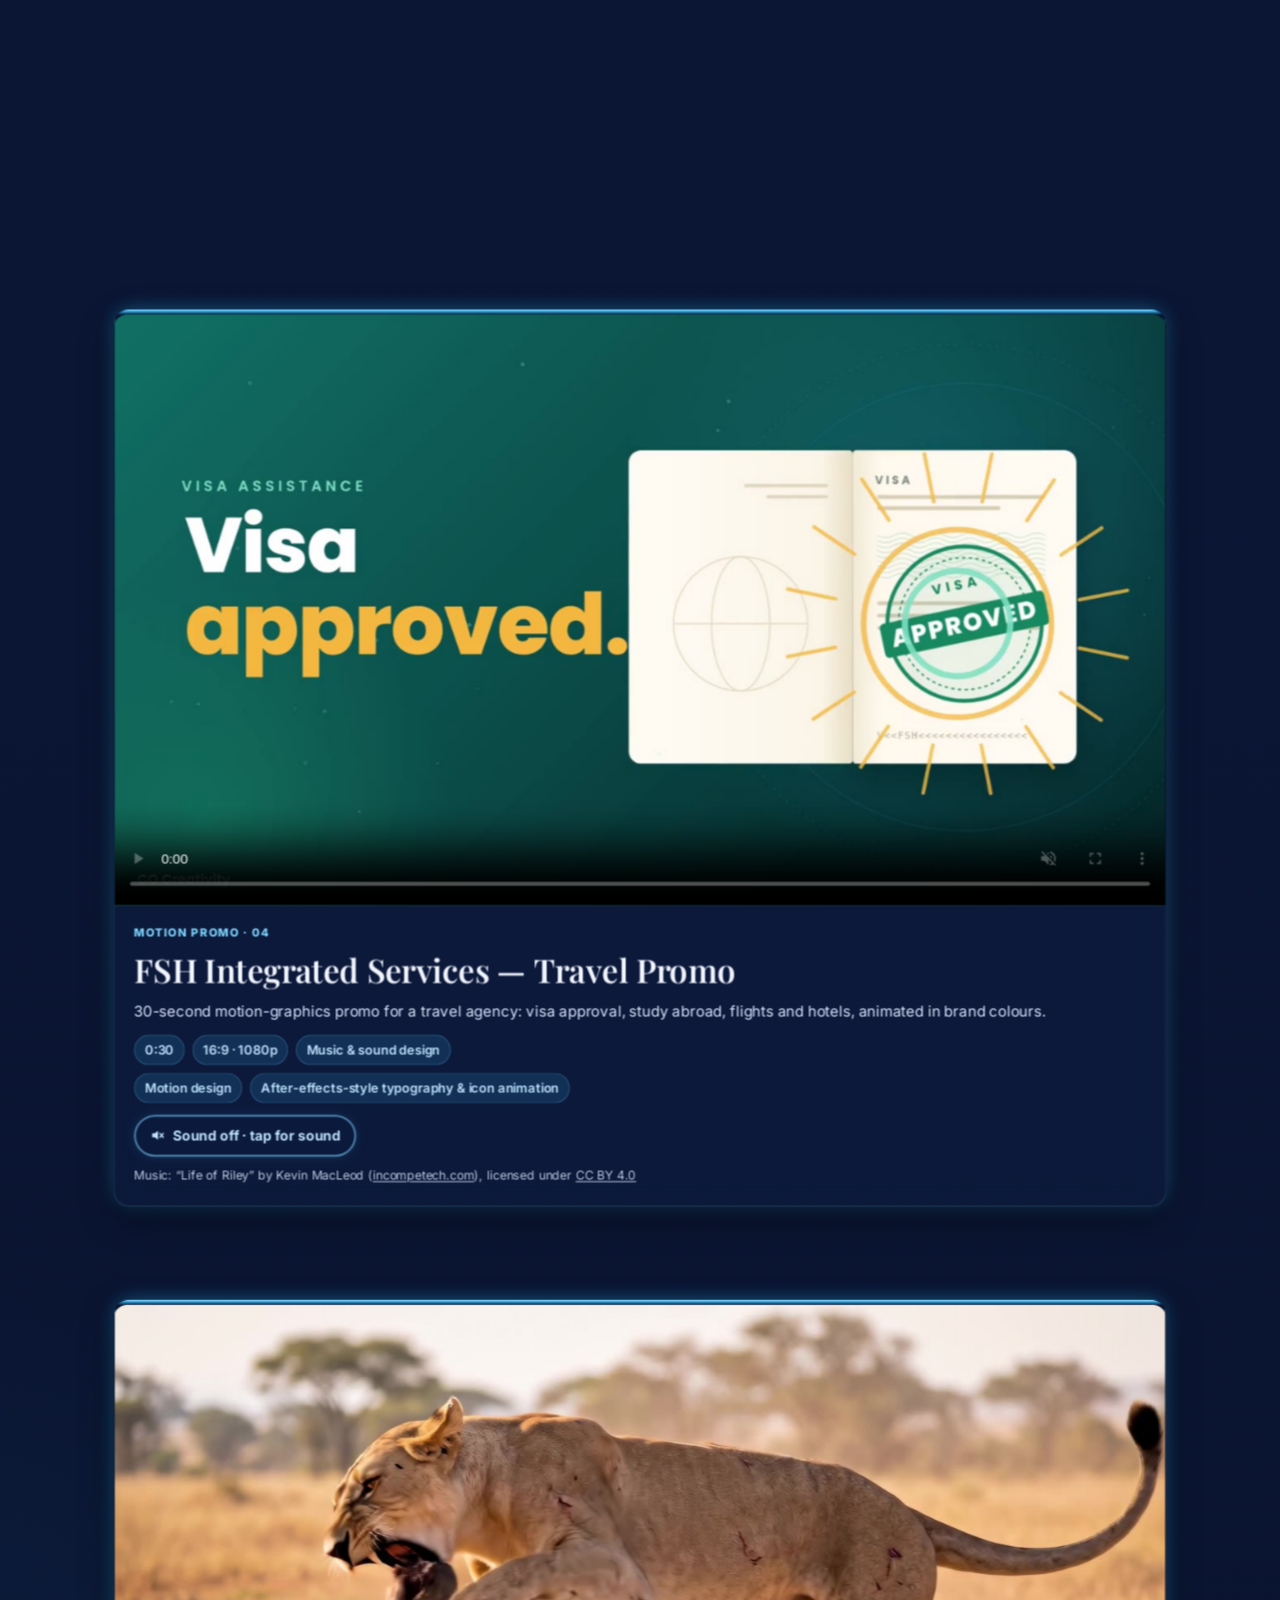
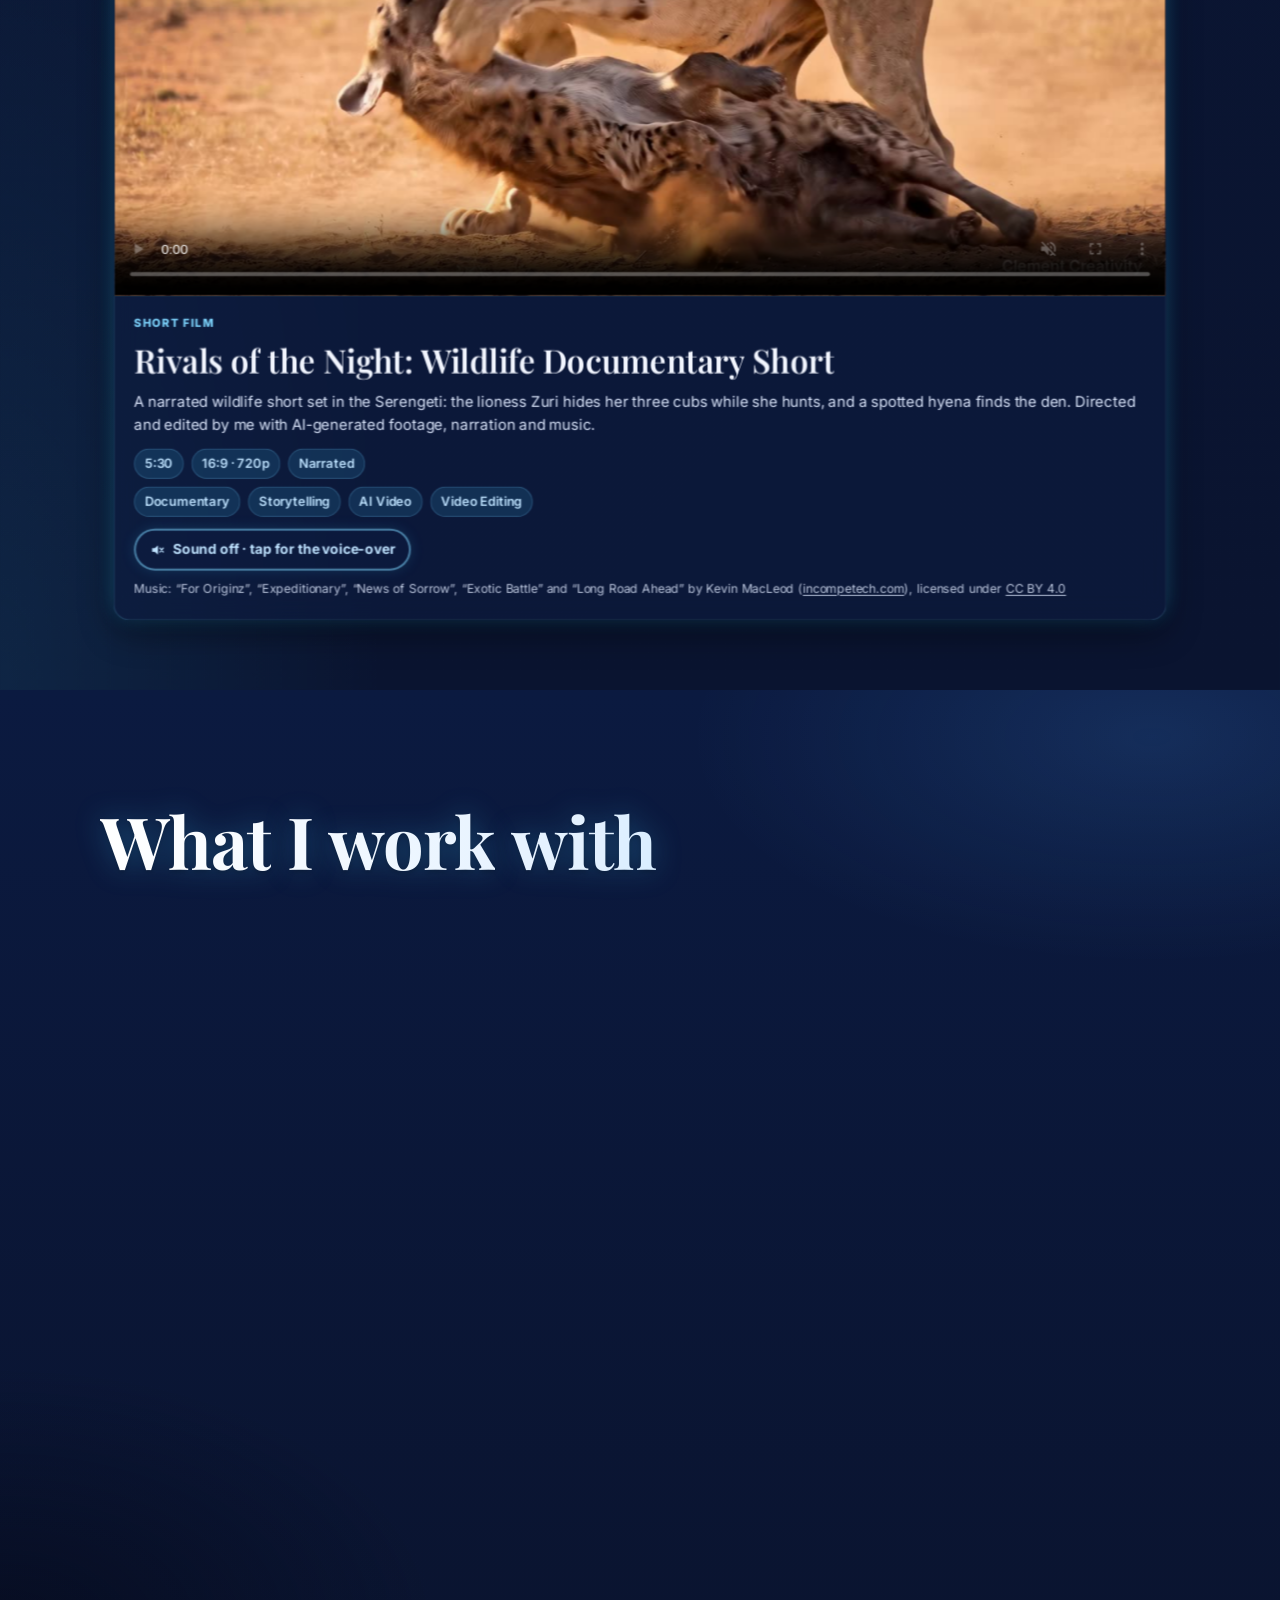
==== commit e00f3960: "Add FSH Integrated Services travel promo to Motion Design" ====
--- a/index.html
+++ b/index.html
@@ -411,6 +411,21 @@
             </div>
           </article>
 
+          <article class="ux-card mg-card mg-card-wide" id="fsh-travel-promo">
+            <div class="mg-media mg-16x9">
+              <video class="mg-video" controls muted playsinline preload="metadata" poster="media/motion/fsh-travel-promo-16x9-poster.jpg" width="1920" height="1080" aria-label="FSH Integrated Services travel promo, 16:9 motion graphics with music" data-voiced="0"><source src="media/motion/fsh-travel-promo-16x9.mp4" type="video/mp4"></video>
+            </div>
+            <div class="ux-body">
+              <p class="eyebrow">Motion promo &middot; 04</p>
+              <h3>FSH Integrated Services &mdash; Travel Promo</h3>
+              <p class="mg-desc">30-second motion-graphics promo for a travel agency: visa approval, study abroad, flights and hotels, animated in brand colours.</p>
+              <ul class="chips mg-meta" aria-label="Format"><li>0:30</li><li>16:9 &middot; 1080p</li><li>Music &amp; sound design</li></ul>
+              <ul class="chips mg-meta" aria-label="Tags" style="margin-top:8px"><li>Motion design</li><li>After-effects-style typography &amp; icon animation</li></ul>
+              <button class="mg-sound" type="button" aria-pressed="false"><svg class="mg-ic" viewBox="0 0 24 24" width="16" height="16" aria-hidden="true" focusable="false"><path d="M4 9v6h4l5 4V5L8 9H4z" fill="currentColor"/><path d="M16 9l5 6M21 9l-5 6" stroke="currentColor" stroke-width="2" stroke-linecap="round" fill="none"/></svg><span>Sound off &middot; tap for sound</span></button>
+              <p class="mg-credit">Music: &ldquo;Life of Riley&rdquo; by Kevin MacLeod (<a href="https://incompetech.com">incompetech.com</a>), licensed under <a href="https://creativecommons.org/licenses/by/4.0/">CC BY 4.0</a></p>
+            </div>
+          </article>
+
           <article class="ux-card mg-card mg-card-wide" id="rivals-of-the-night">
             <div class="mg-media mg-16x9">
               <video class="mg-video" controls muted playsinline preload="metadata" poster="media/motion/rivals-of-the-night-16x9-poster.jpg" width="1280" height="720" aria-label="Rivals of the Night, narrated wildlife documentary short, 16:9" data-voiced="1"><source src="media/motion/rivals-of-the-night-16x9.mp4" type="video/mp4"></video>
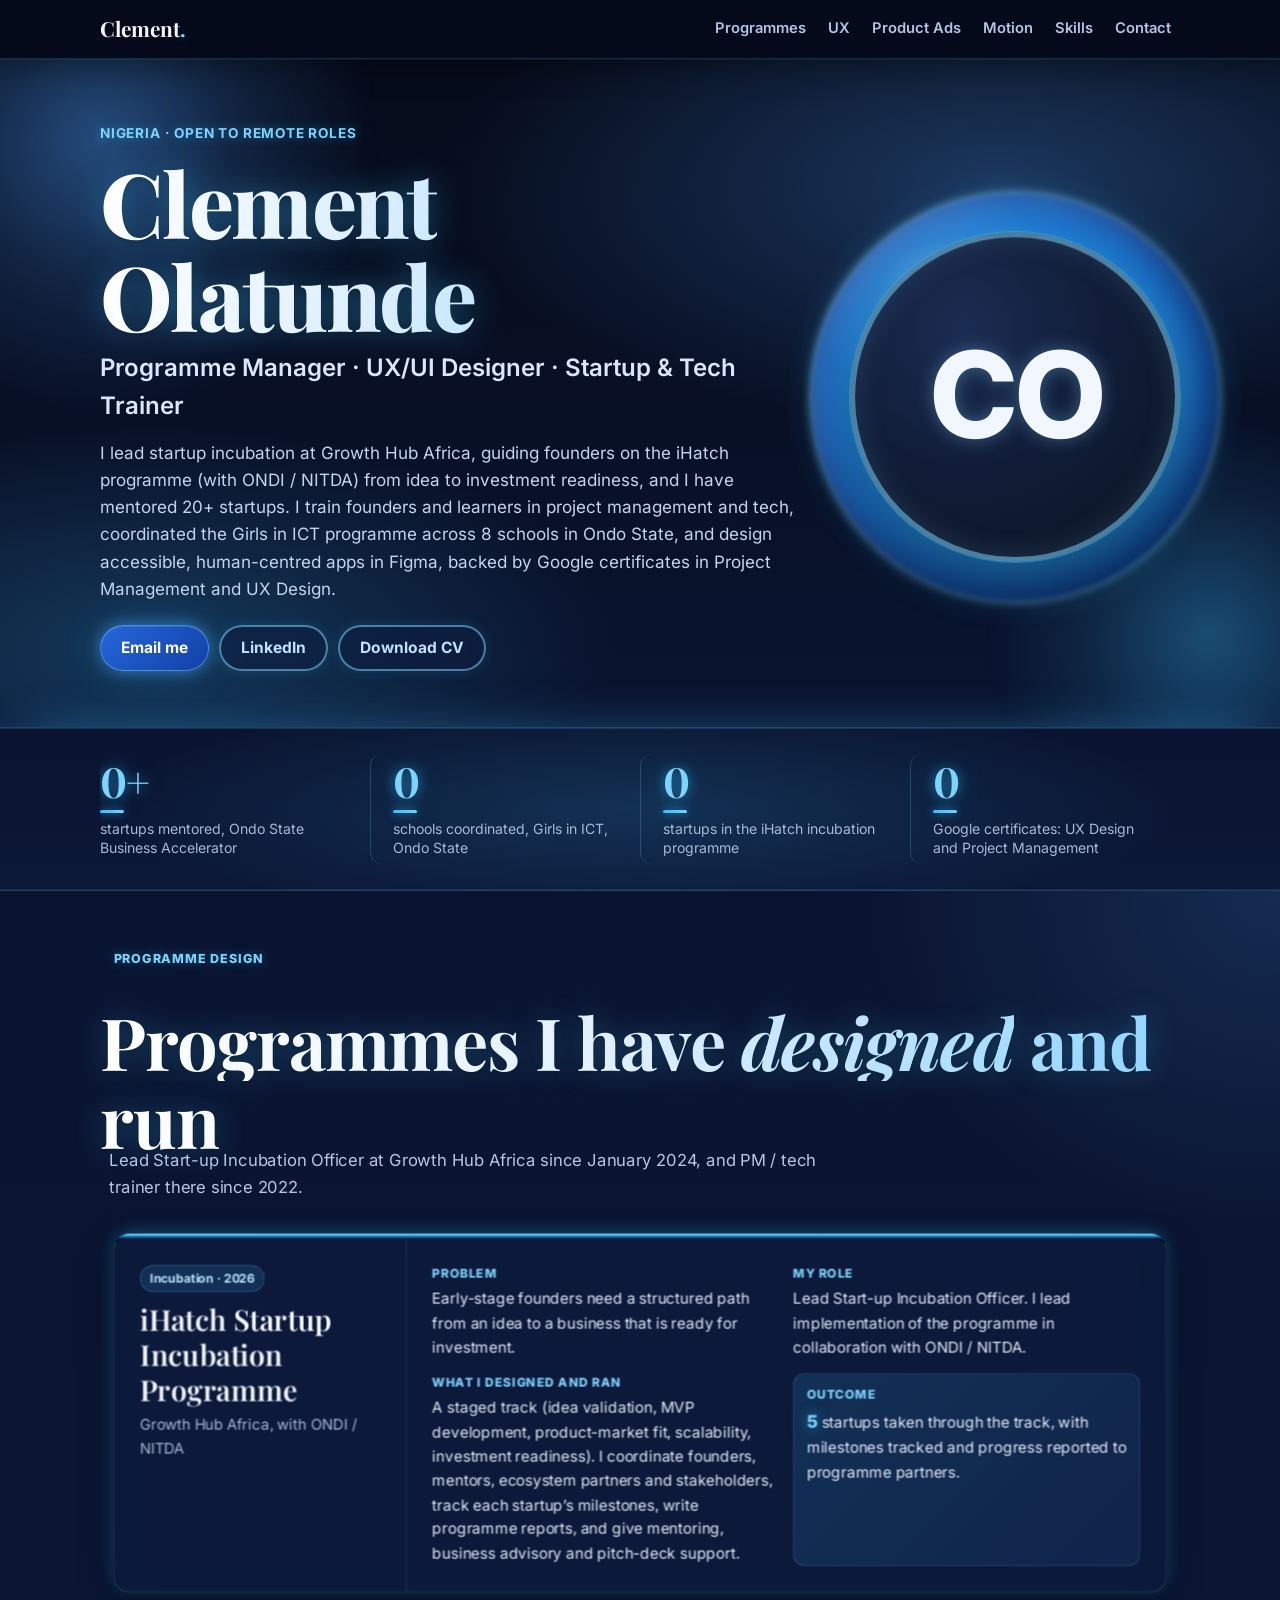
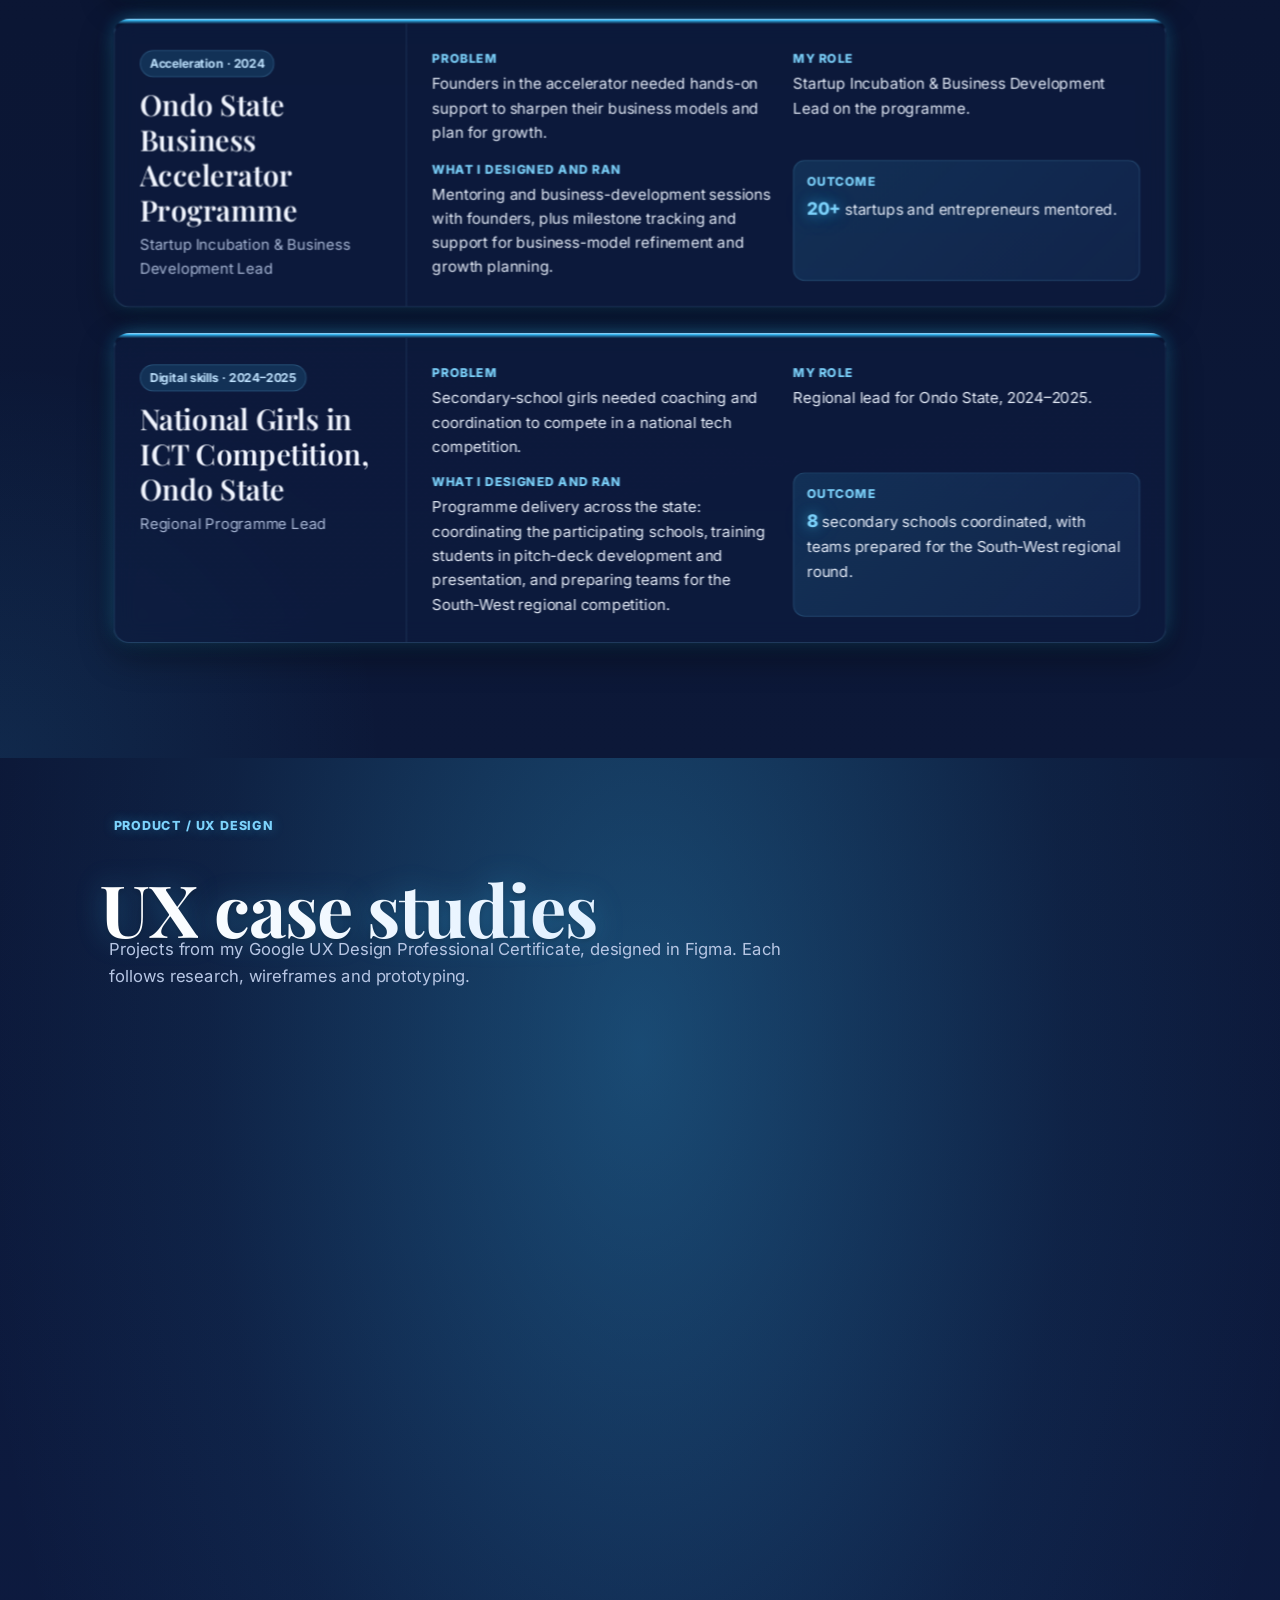
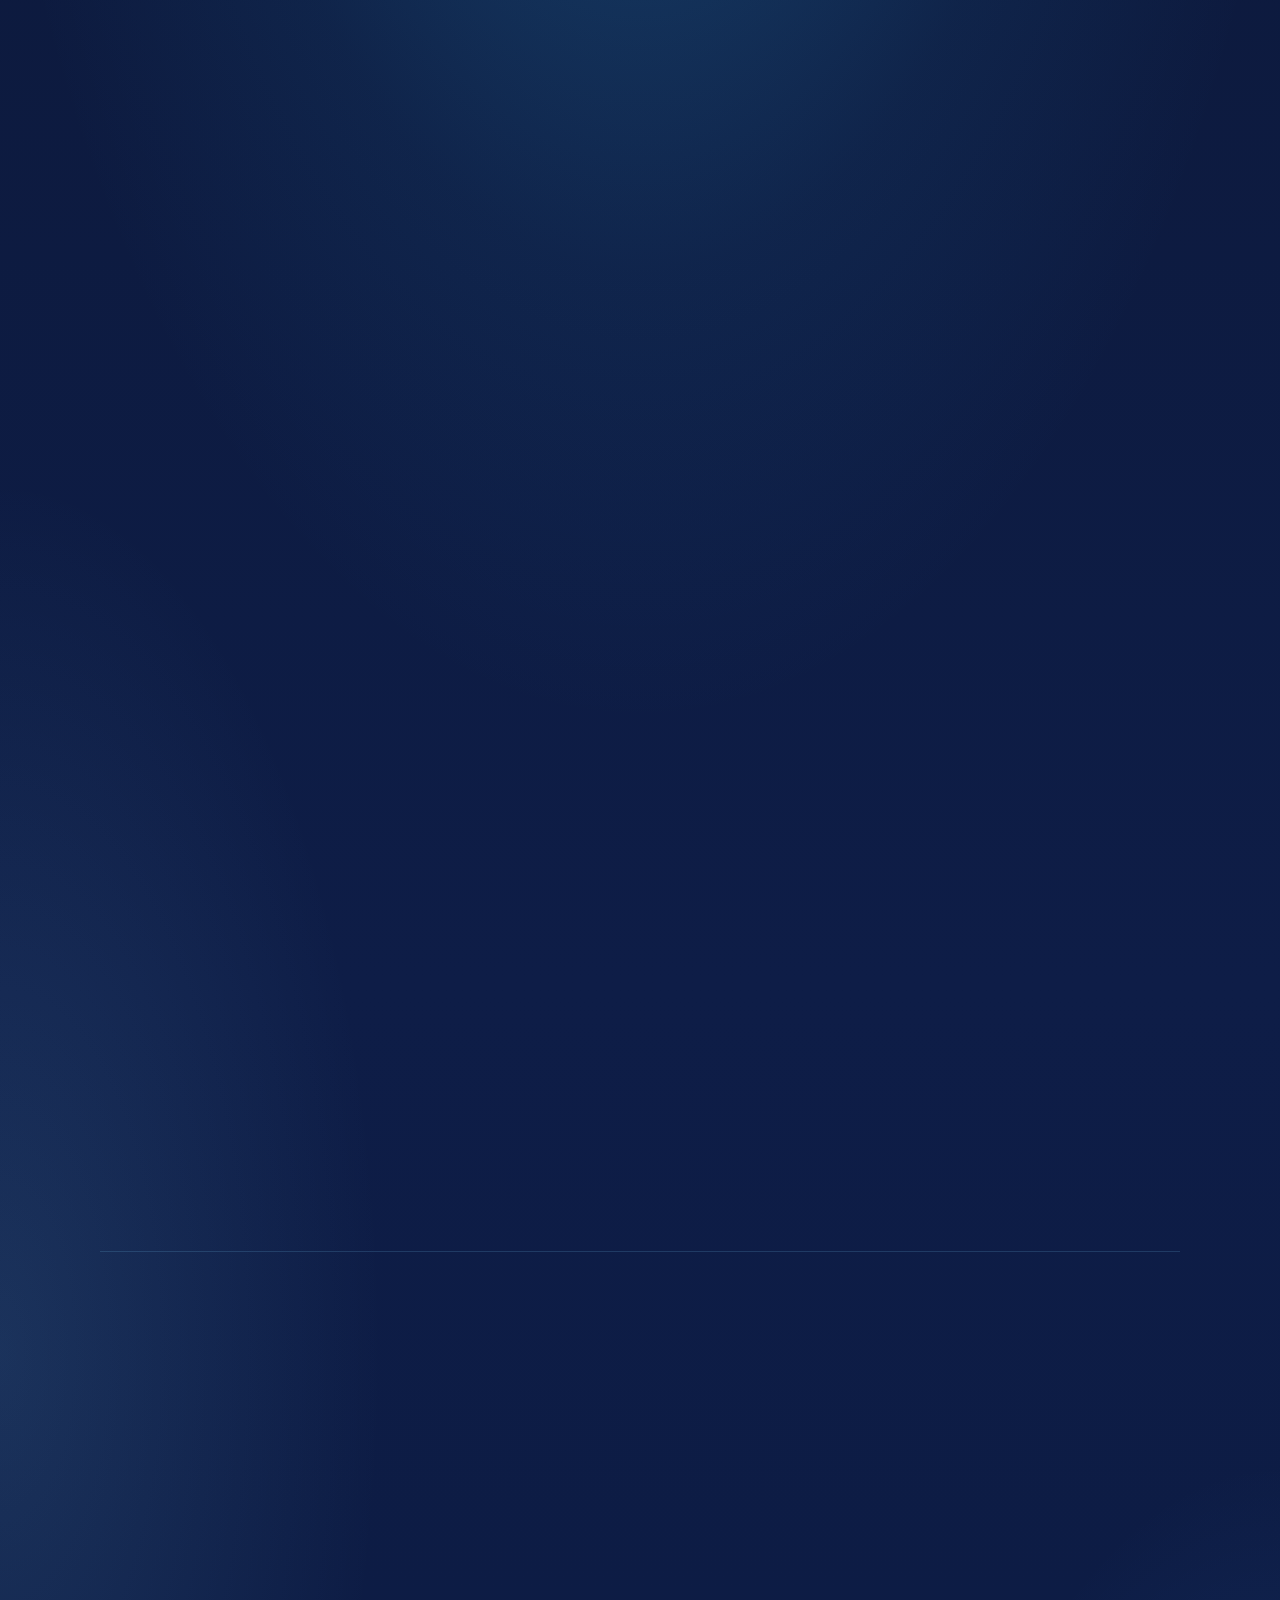
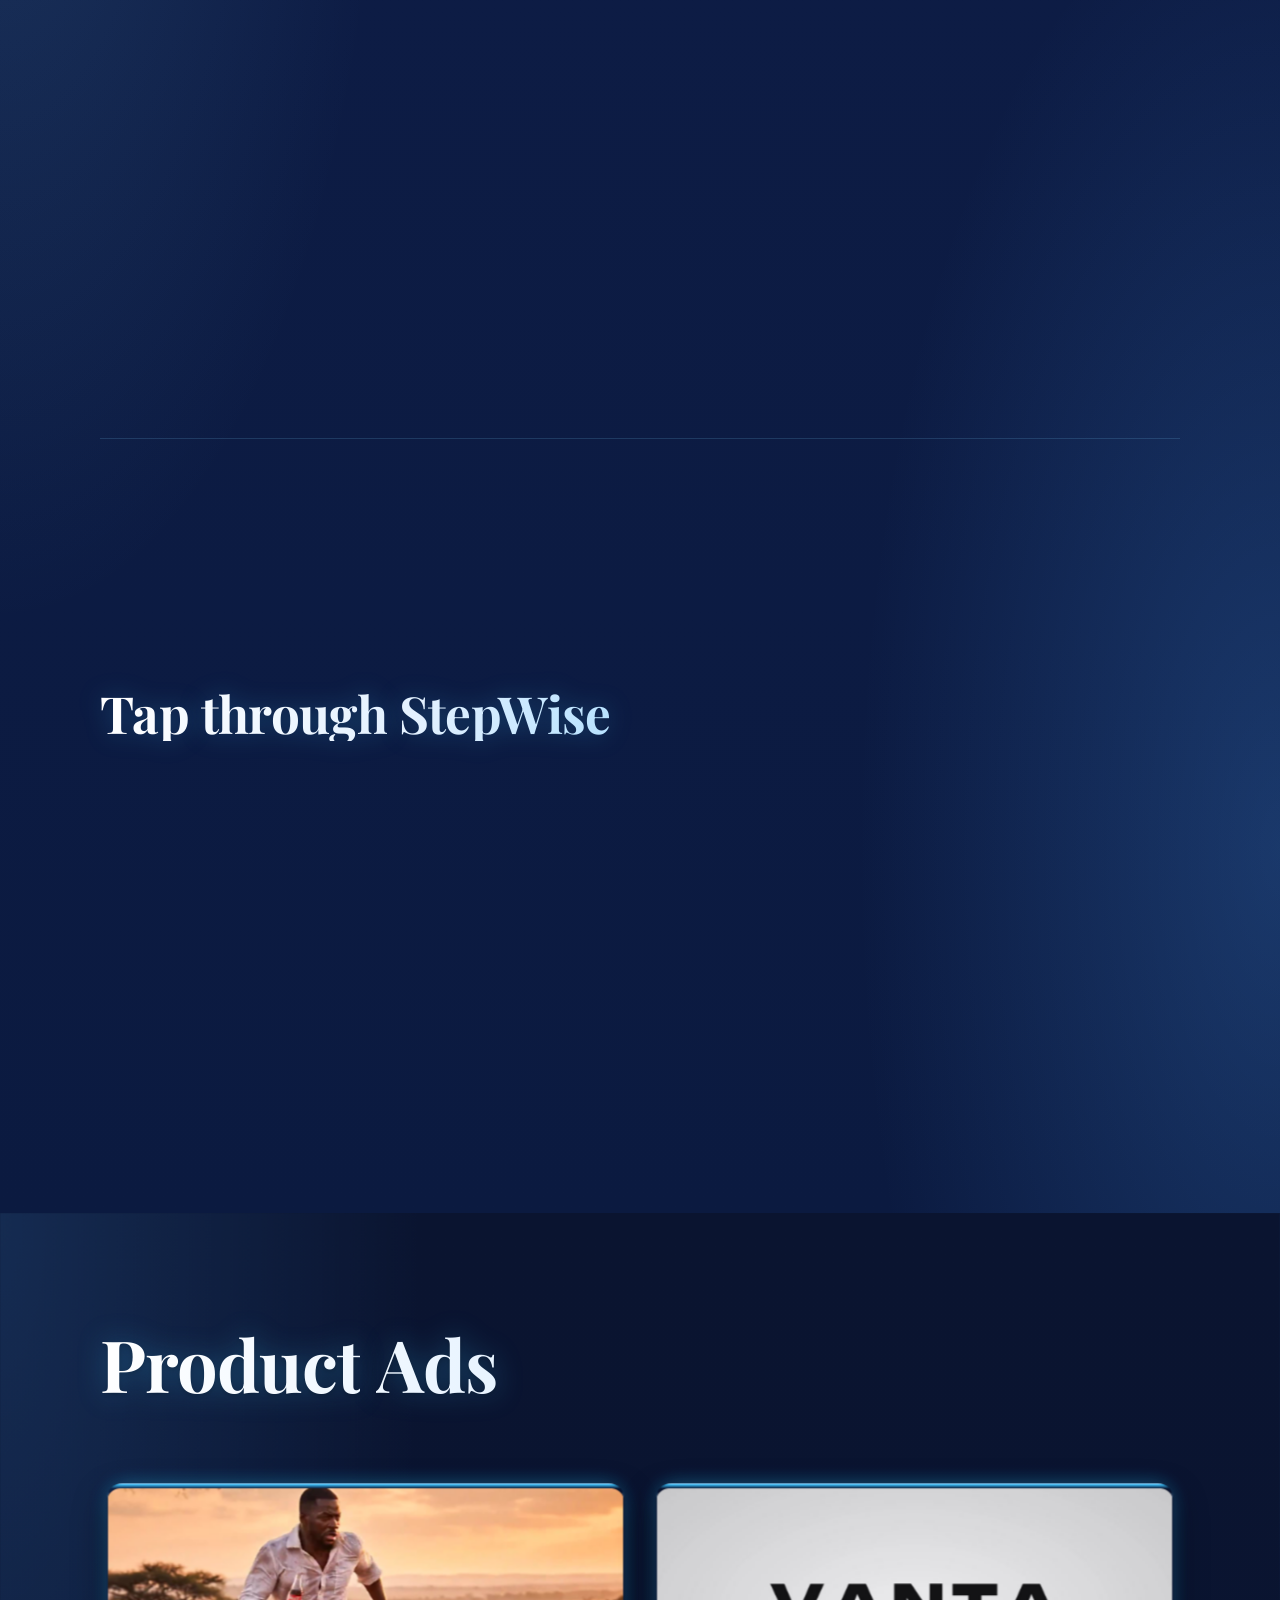
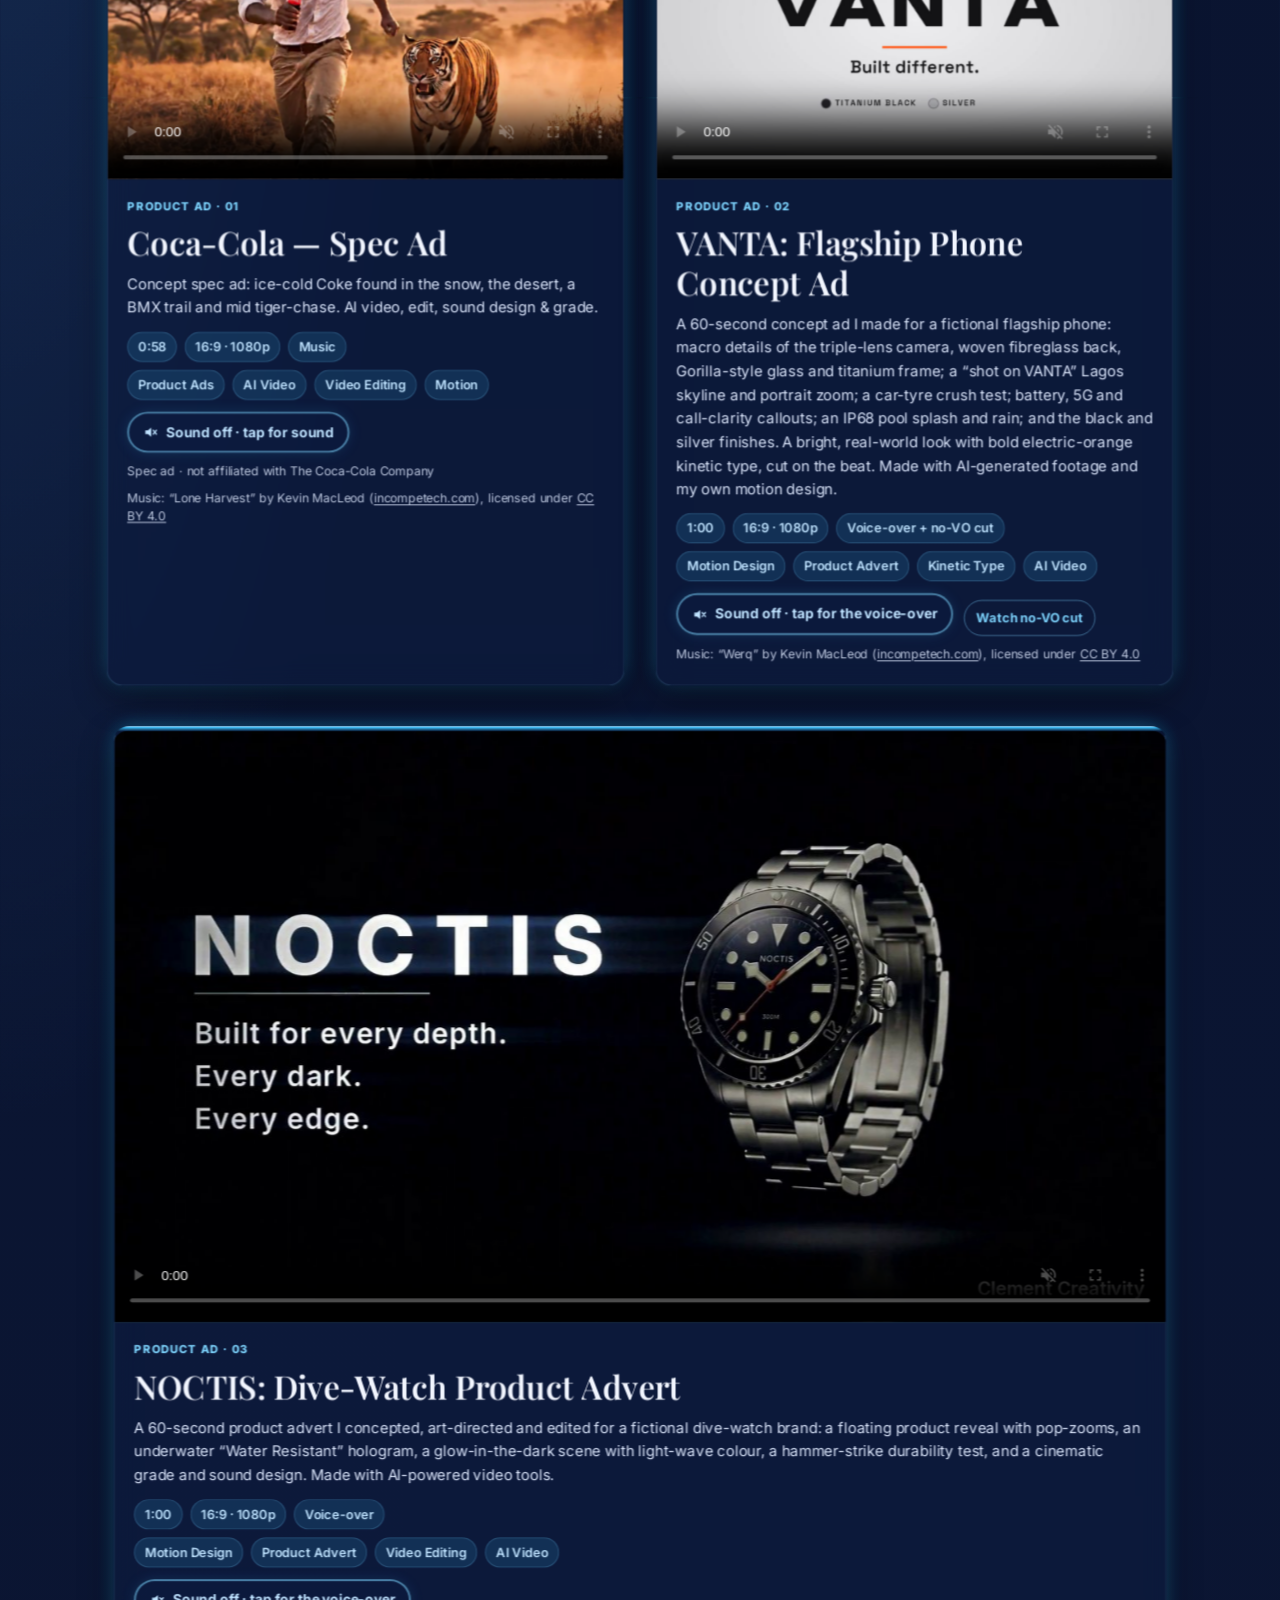
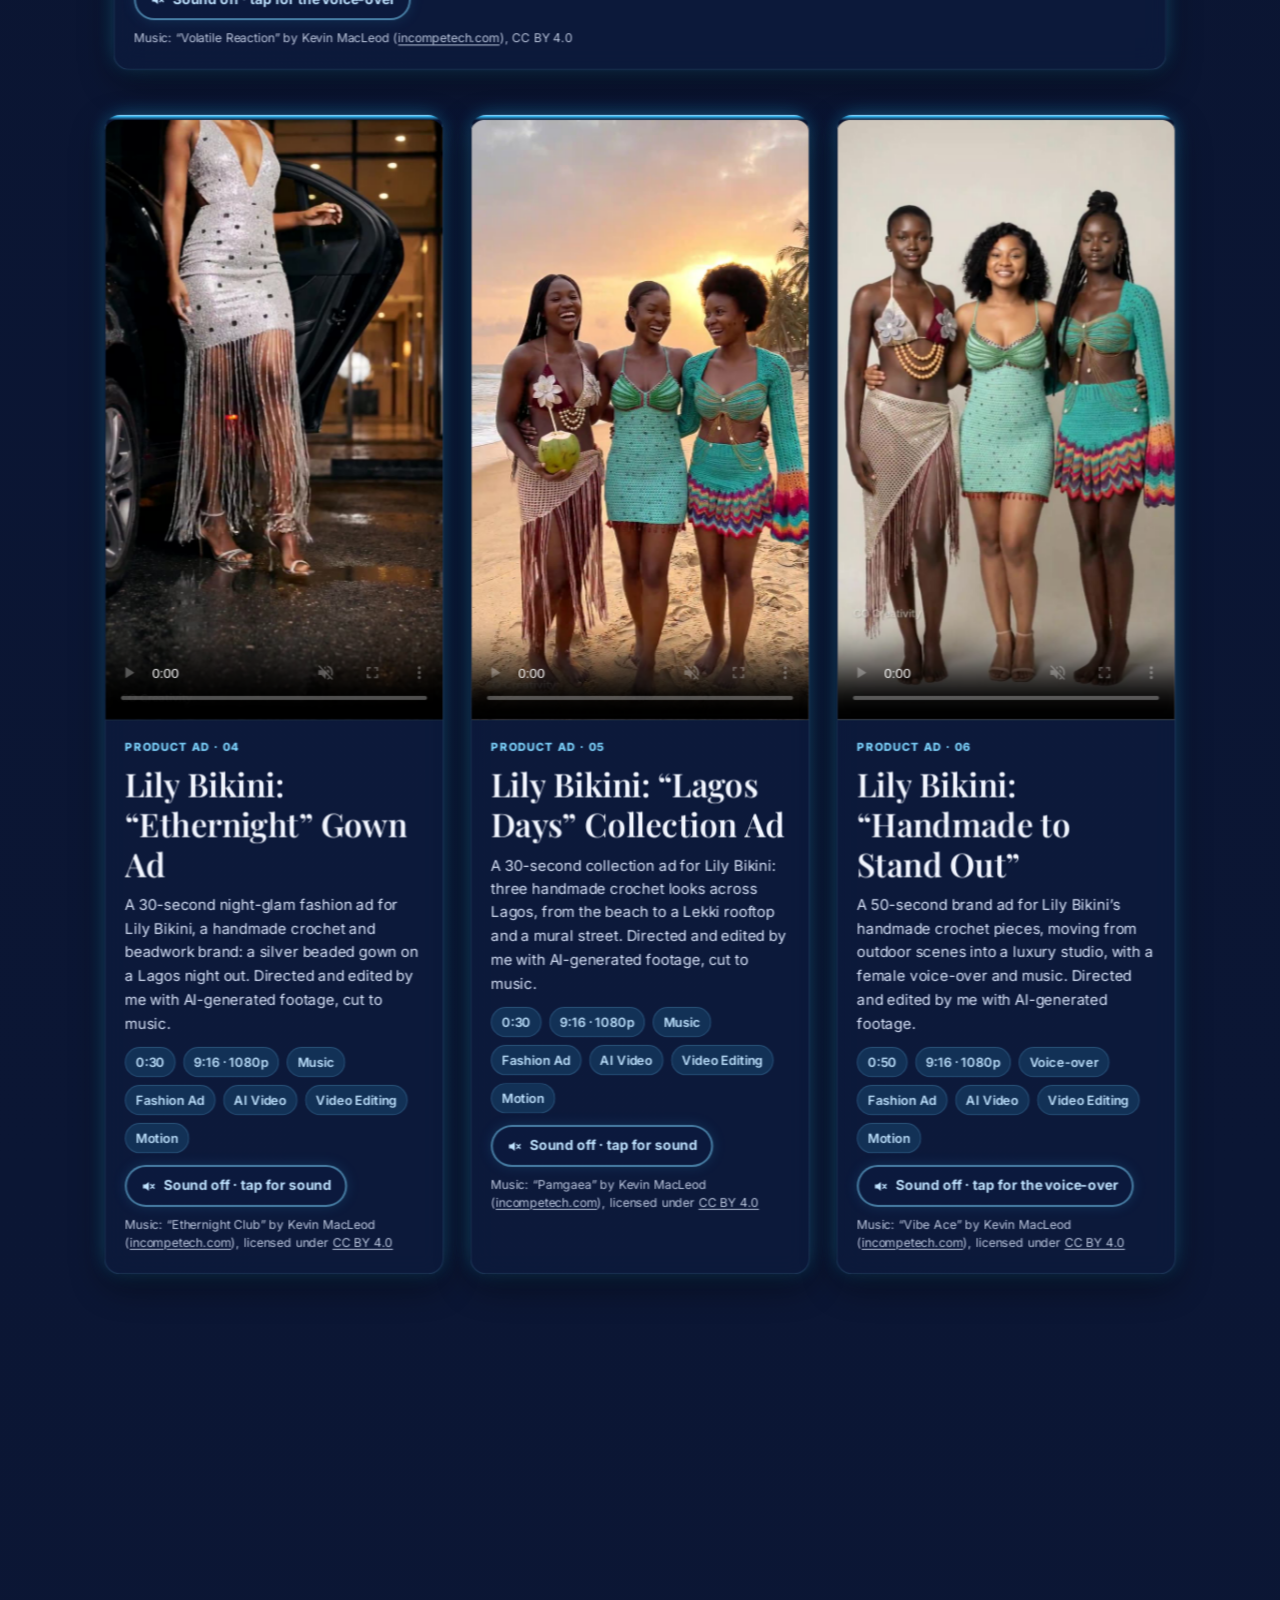
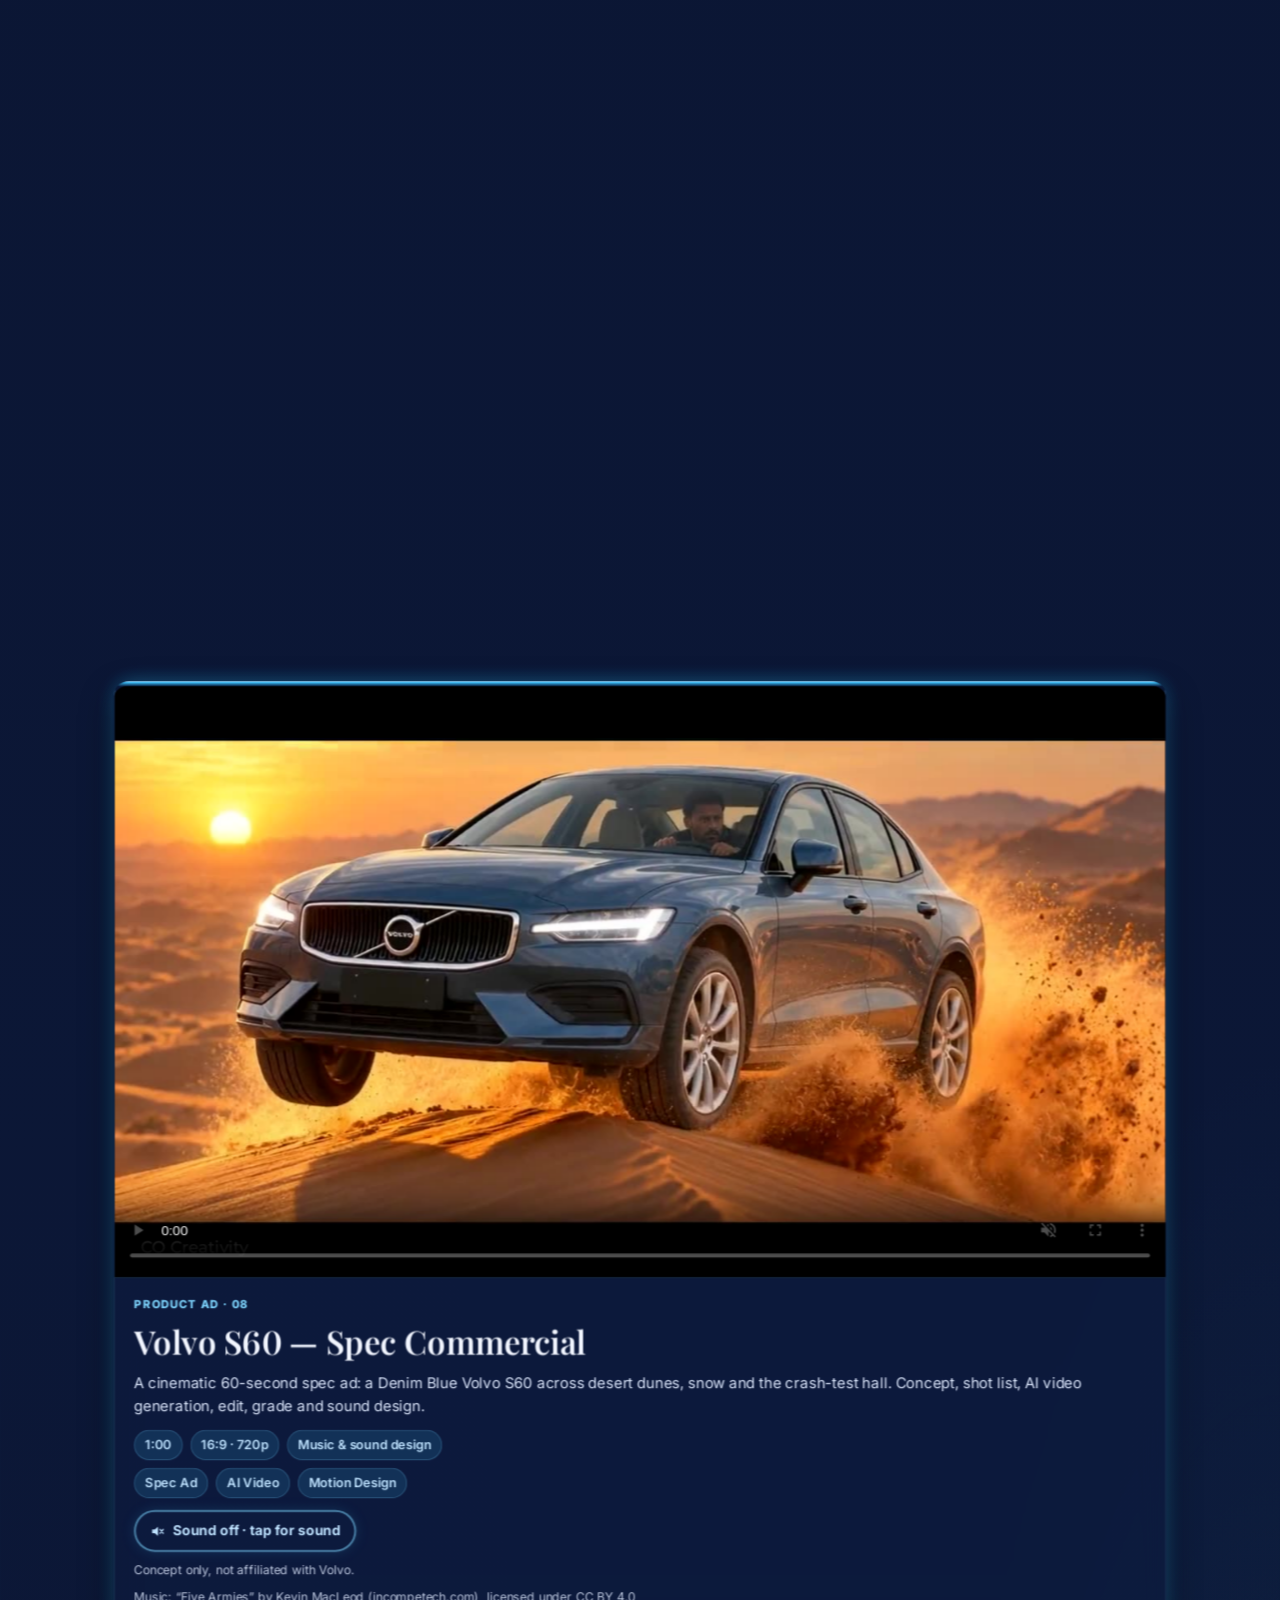
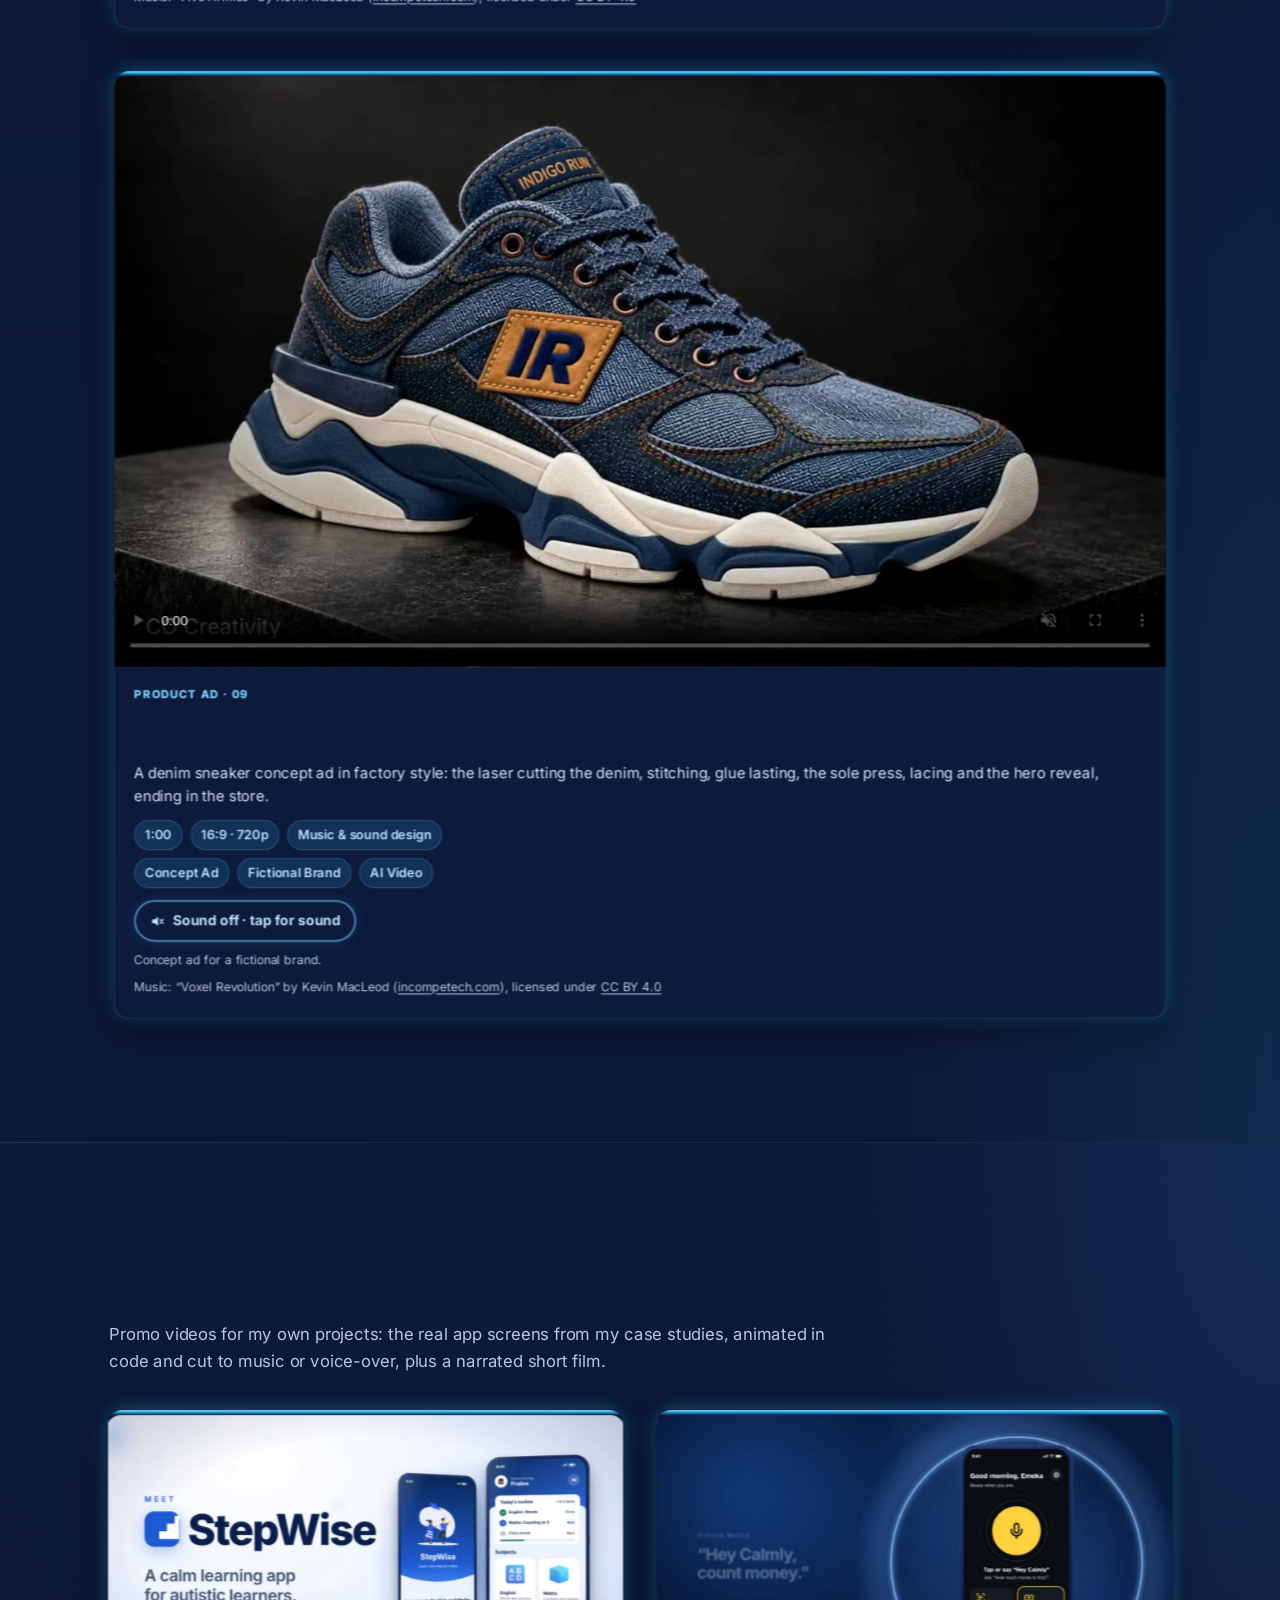
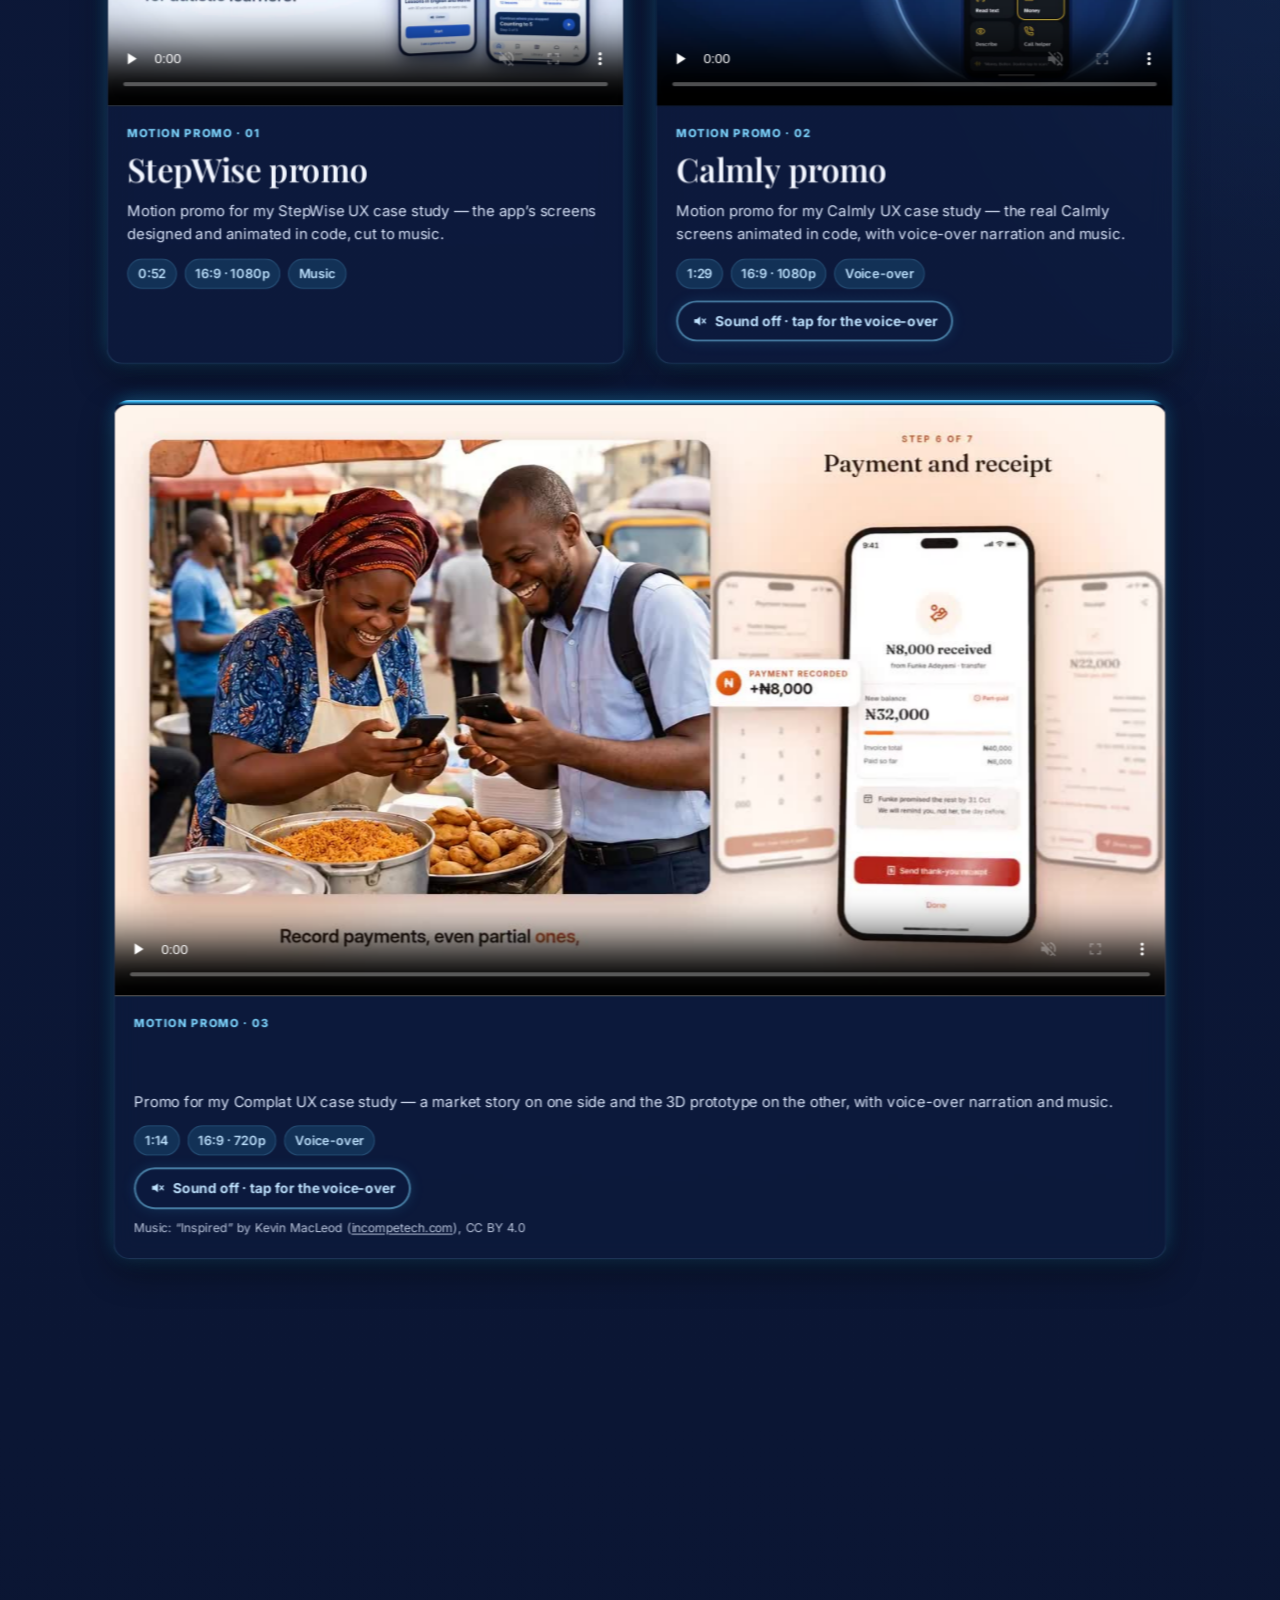
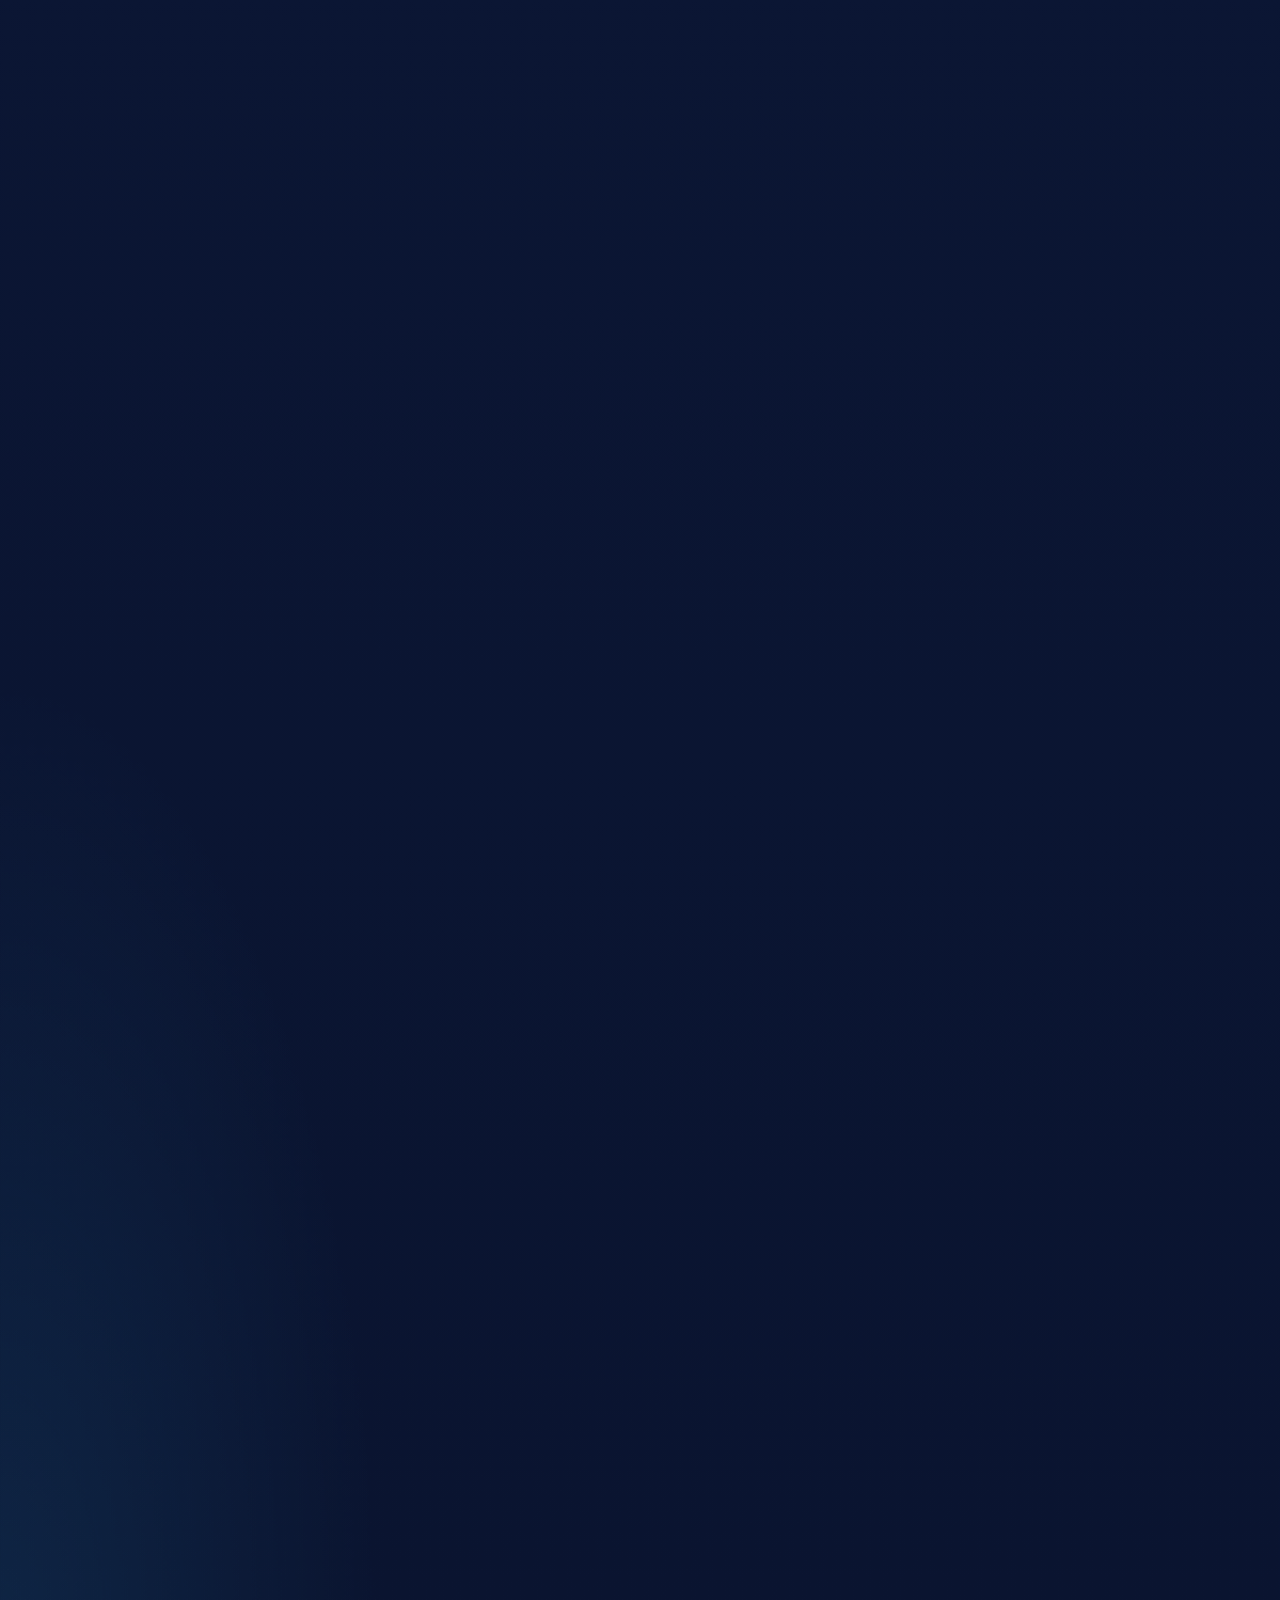
==== commit 1898dc11: "Add INDIGO RUN concept ad to Product Ads" ====
--- a/index.html
+++ b/index.html
@@ -361,6 +361,22 @@
               <p class="mg-credit">Music: &ldquo;Five Armies&rdquo; by Kevin MacLeod (<a href="https://incompetech.com">incompetech.com</a>), licensed under <a href="https://creativecommons.org/licenses/by/4.0/">CC BY 4.0</a></p>
             </div>
           </article>
+
+          <article class="ux-card mg-card mg-card-wide" id="indigo-run-ad">
+            <div class="mg-media mg-16x9">
+              <video class="mg-video" controls muted playsinline preload="metadata" poster="media/motion/indigo-run-ad-16x9-poster.jpg" width="1280" height="720" aria-label="INDIGO RUN denim sneaker concept ad, how it's made, 16:9, with music and sound design" data-voiced="0"><source src="media/motion/indigo-run-ad-16x9.mp4" type="video/mp4"></video>
+            </div>
+            <div class="ux-body">
+              <p class="eyebrow">Product ad &middot; 09</p>
+              <h3>INDIGO RUN &mdash; How it&rsquo;s made</h3>
+              <p class="mg-desc">A denim sneaker concept ad in factory style: the laser cutting the denim, stitching, glue lasting, the sole press, lacing and the hero reveal, ending in the store.</p>
+              <ul class="chips mg-meta" aria-label="Format"><li>1:00</li><li>16:9 &middot; 720p</li><li>Music &amp; sound design</li></ul>
+              <ul class="chips mg-meta" aria-label="Tags" style="margin-top:8px"><li>Concept Ad</li><li>Fictional Brand</li><li>AI Video</li></ul>
+              <button class="mg-sound" type="button" aria-pressed="false"><svg class="mg-ic" viewBox="0 0 24 24" width="16" height="16" aria-hidden="true" focusable="false"><path d="M4 9v6h4l5 4V5L8 9H4z" fill="currentColor"/><path d="M16 9l5 6M21 9l-5 6" stroke="currentColor" stroke-width="2" stroke-linecap="round" fill="none"/></svg><span>Sound off &middot; tap for sound</span></button>
+              <p class="mg-credit">Concept ad for a fictional brand.</p>
+              <p class="mg-credit">Music: &ldquo;Voxel Revolution&rdquo; by Kevin MacLeod (<a href="https://incompetech.com">incompetech.com</a>), licensed under <a href="https://creativecommons.org/licenses/by/4.0/">CC BY 4.0</a></p>
+            </div>
+          </article>
         </div>
       </div>
     </section>
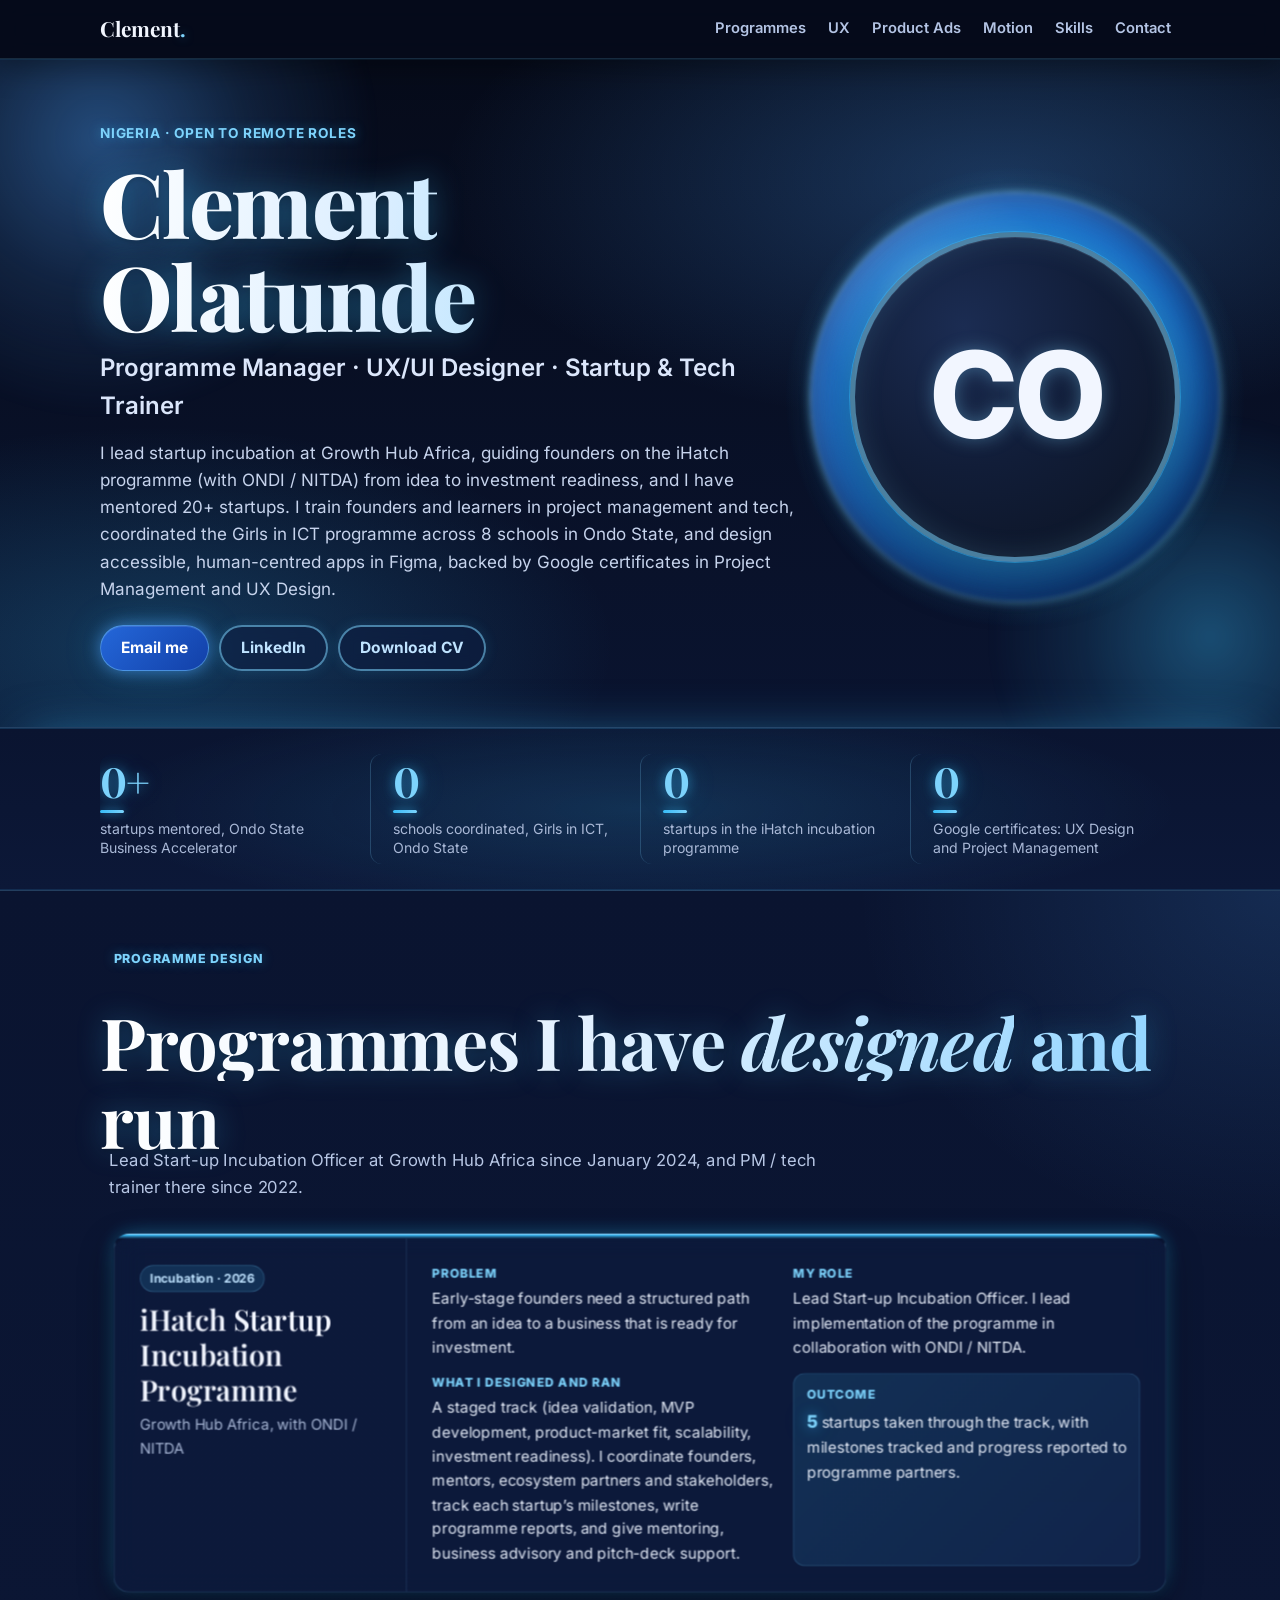
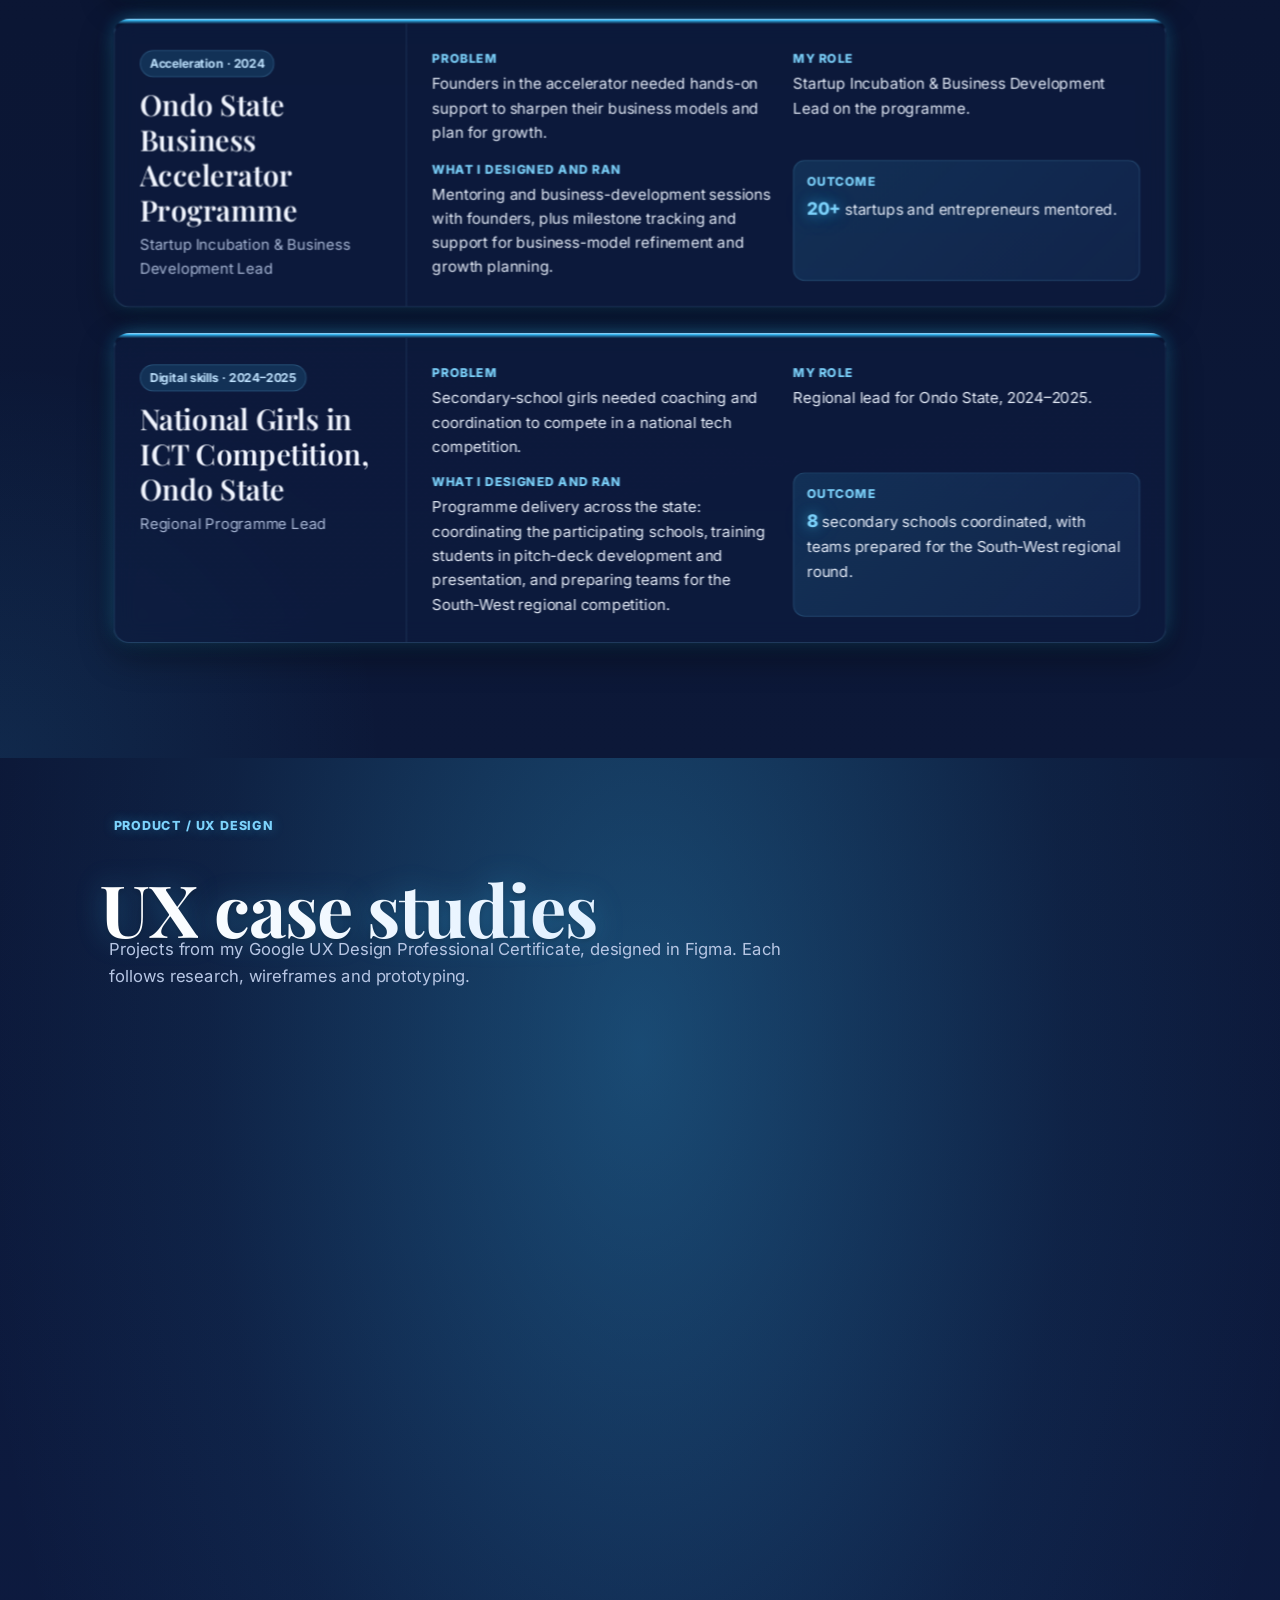
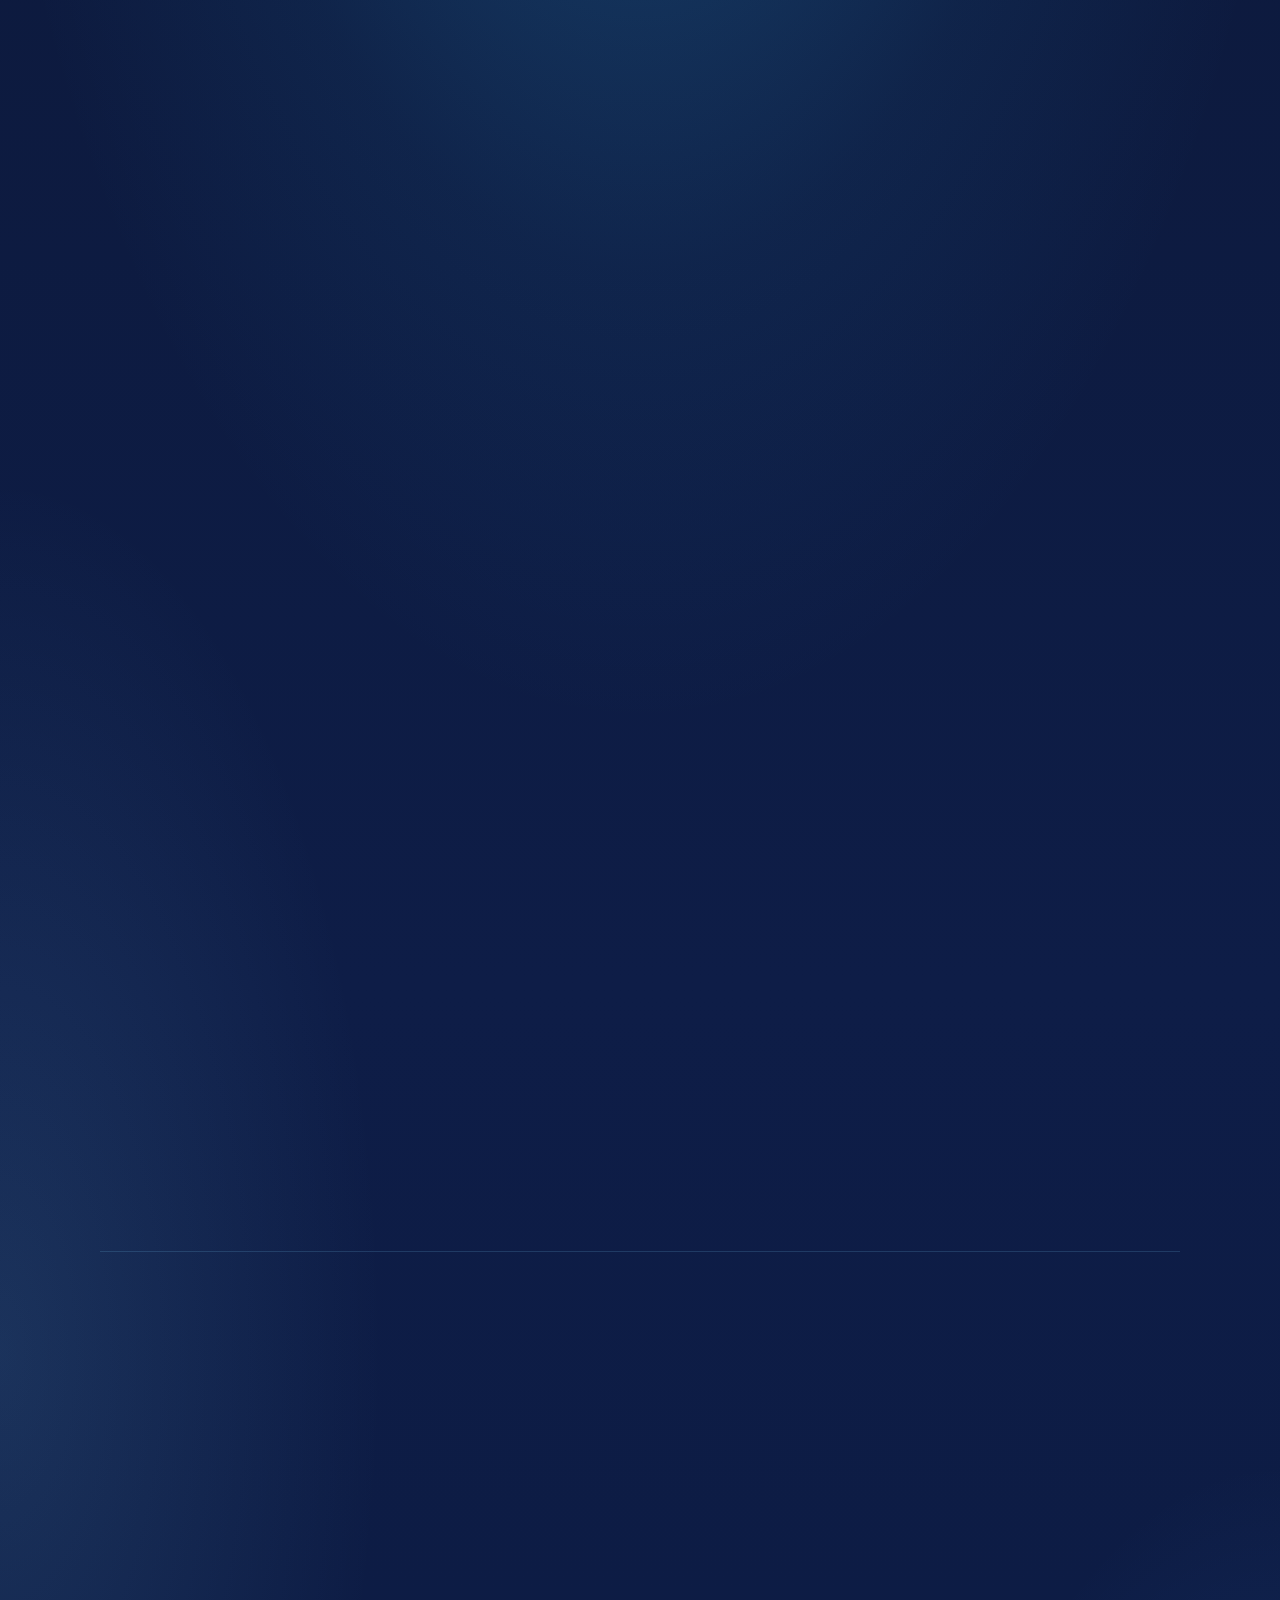
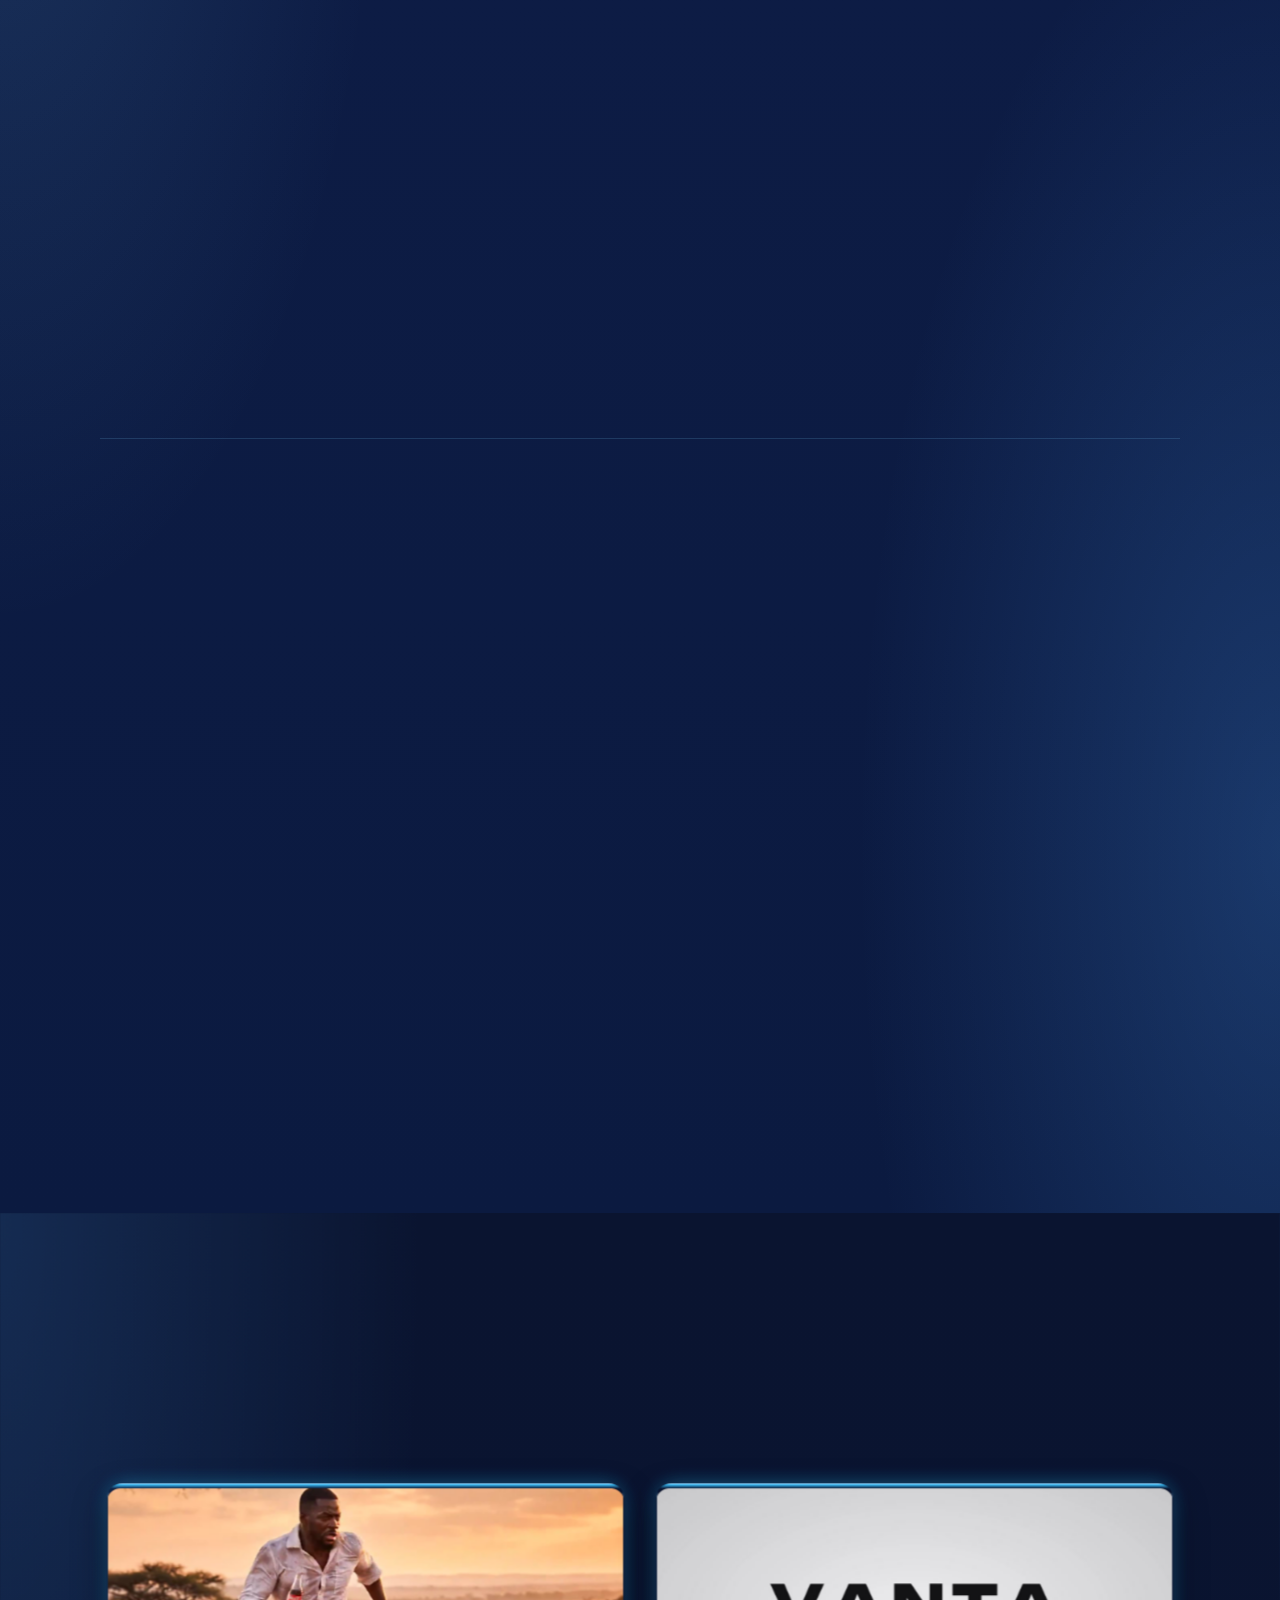
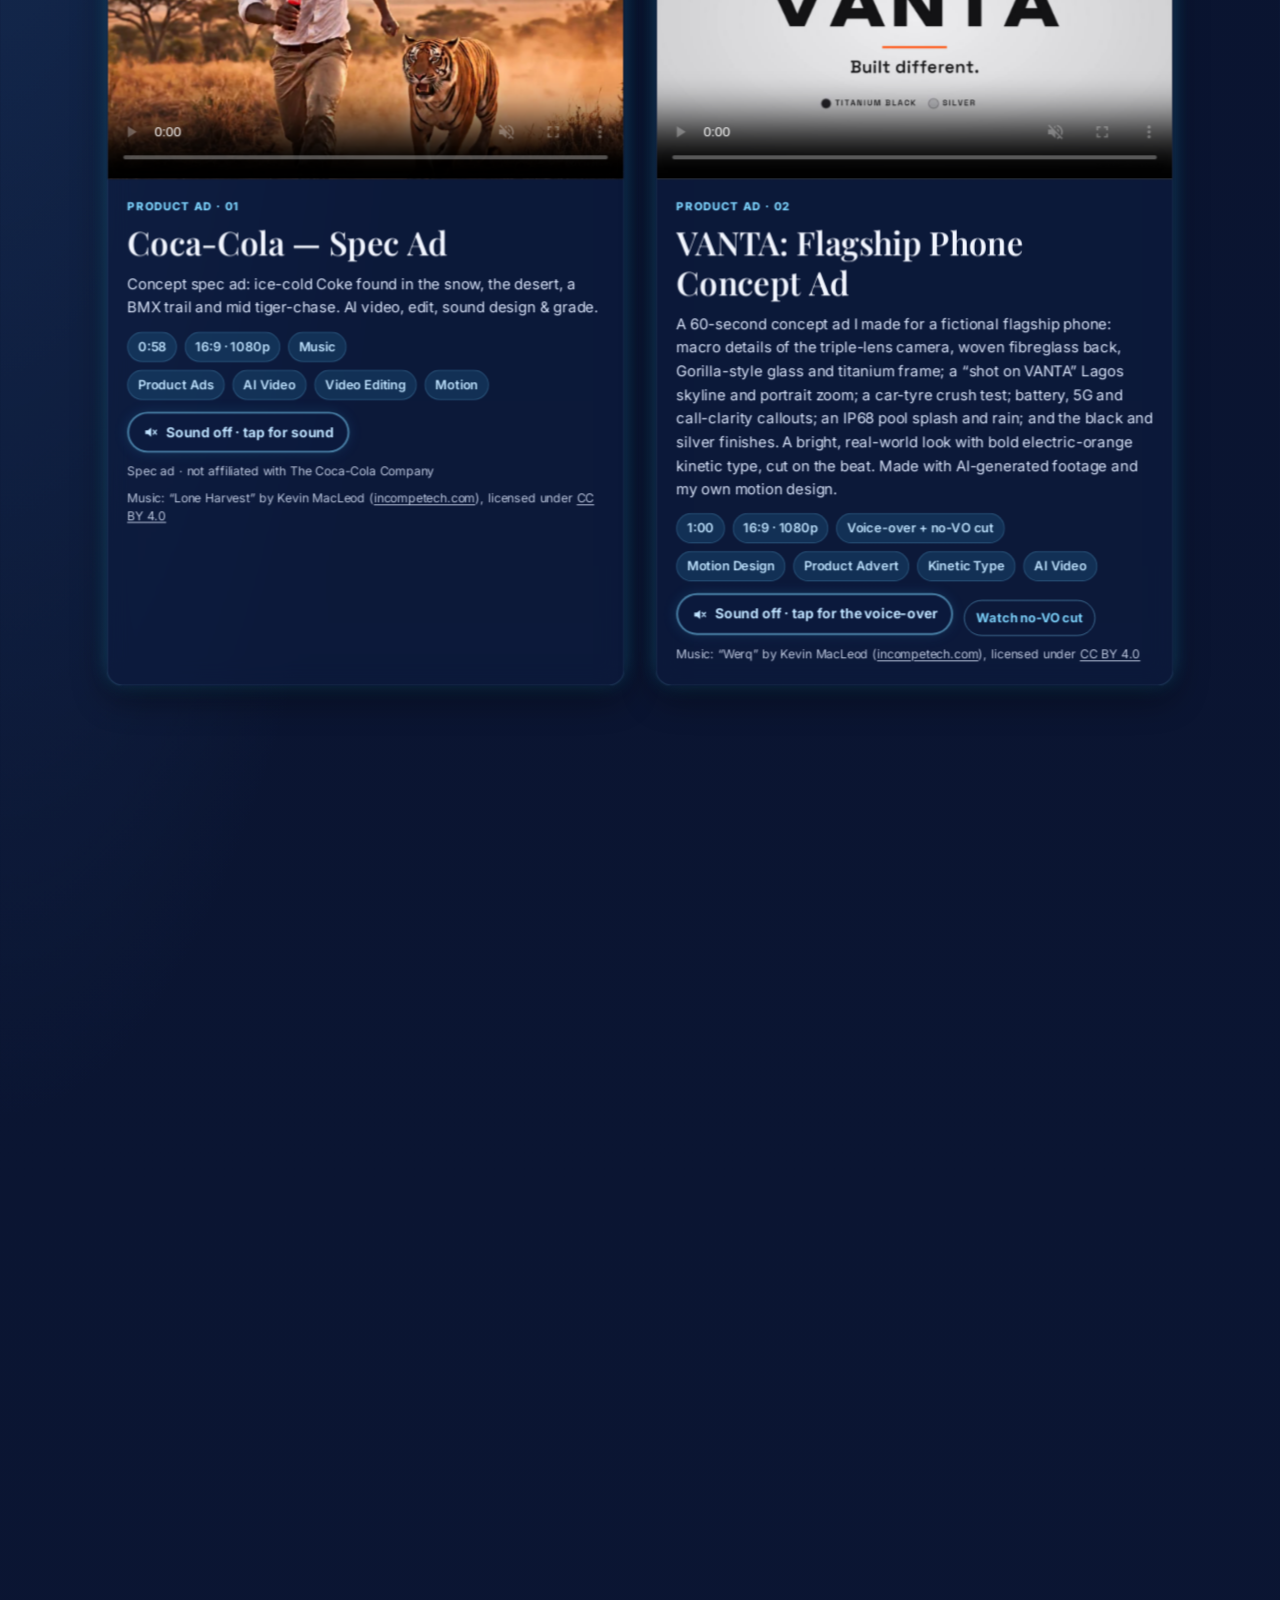
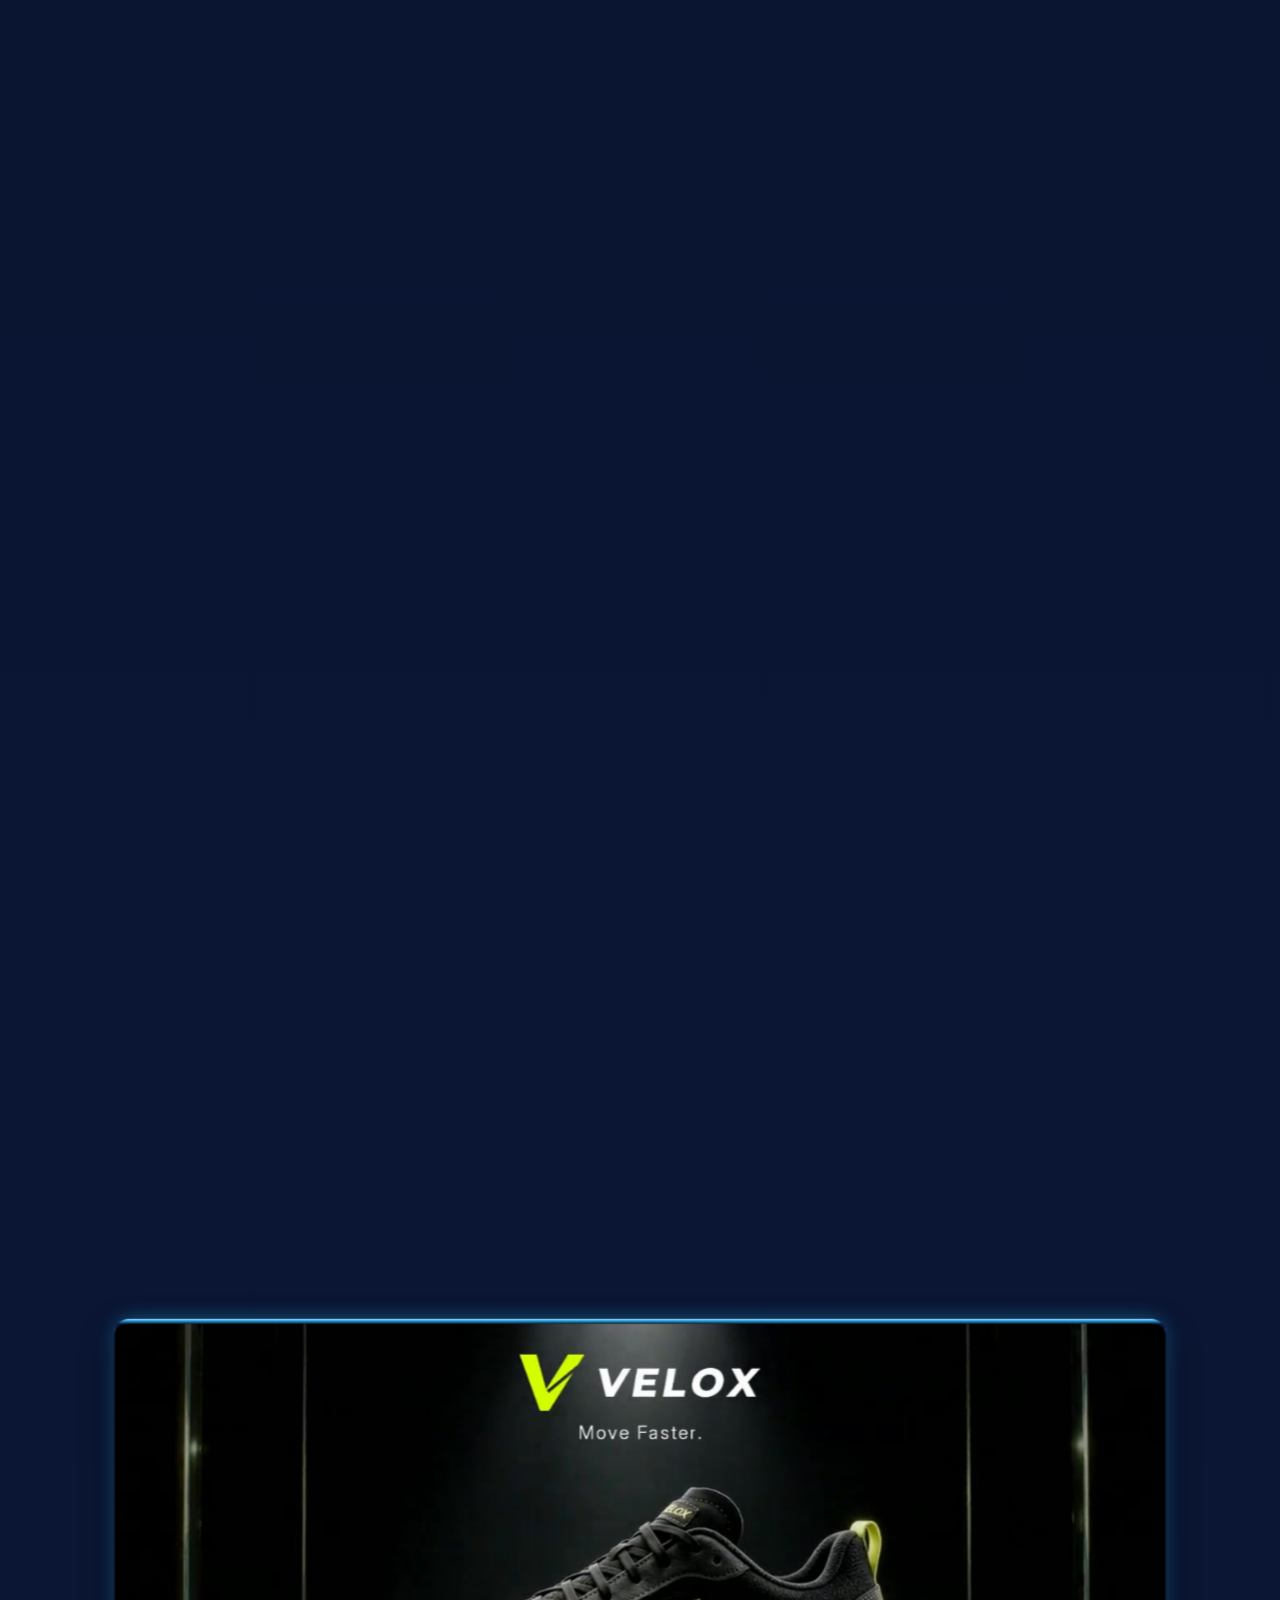
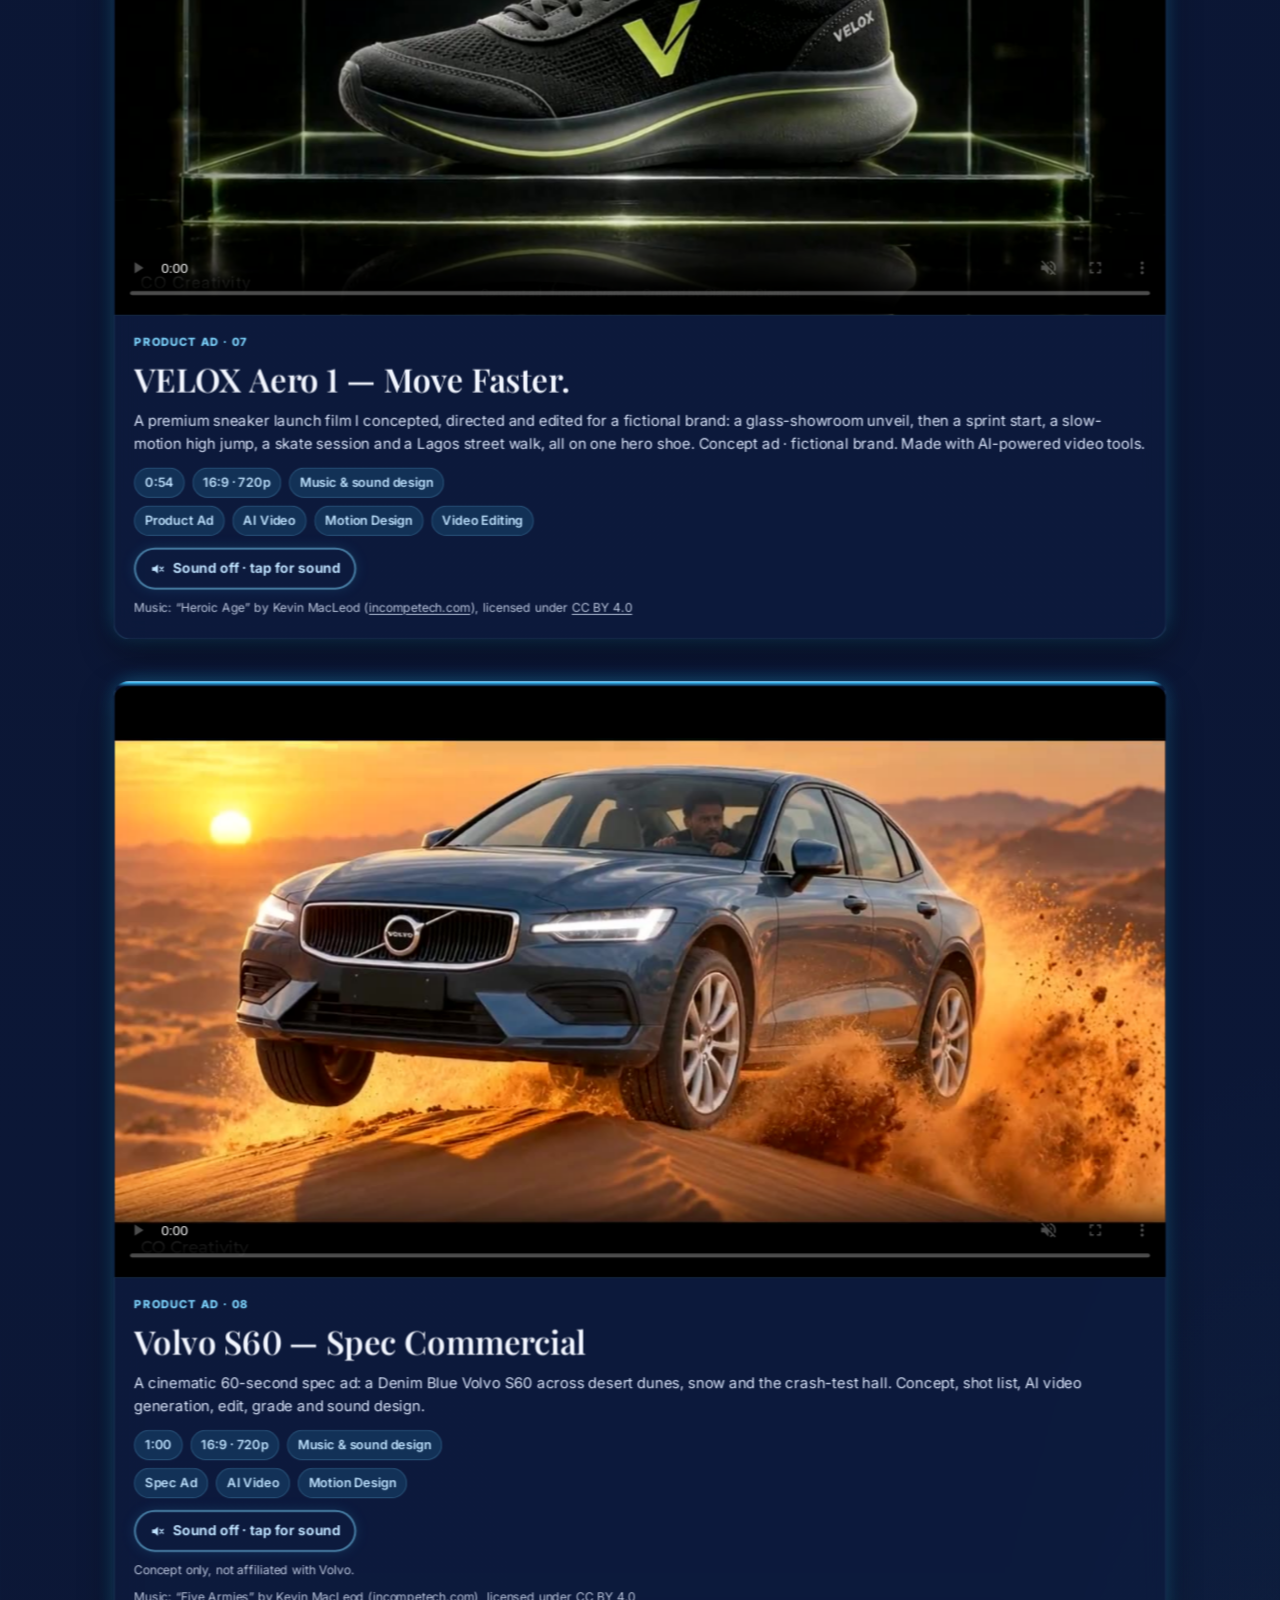
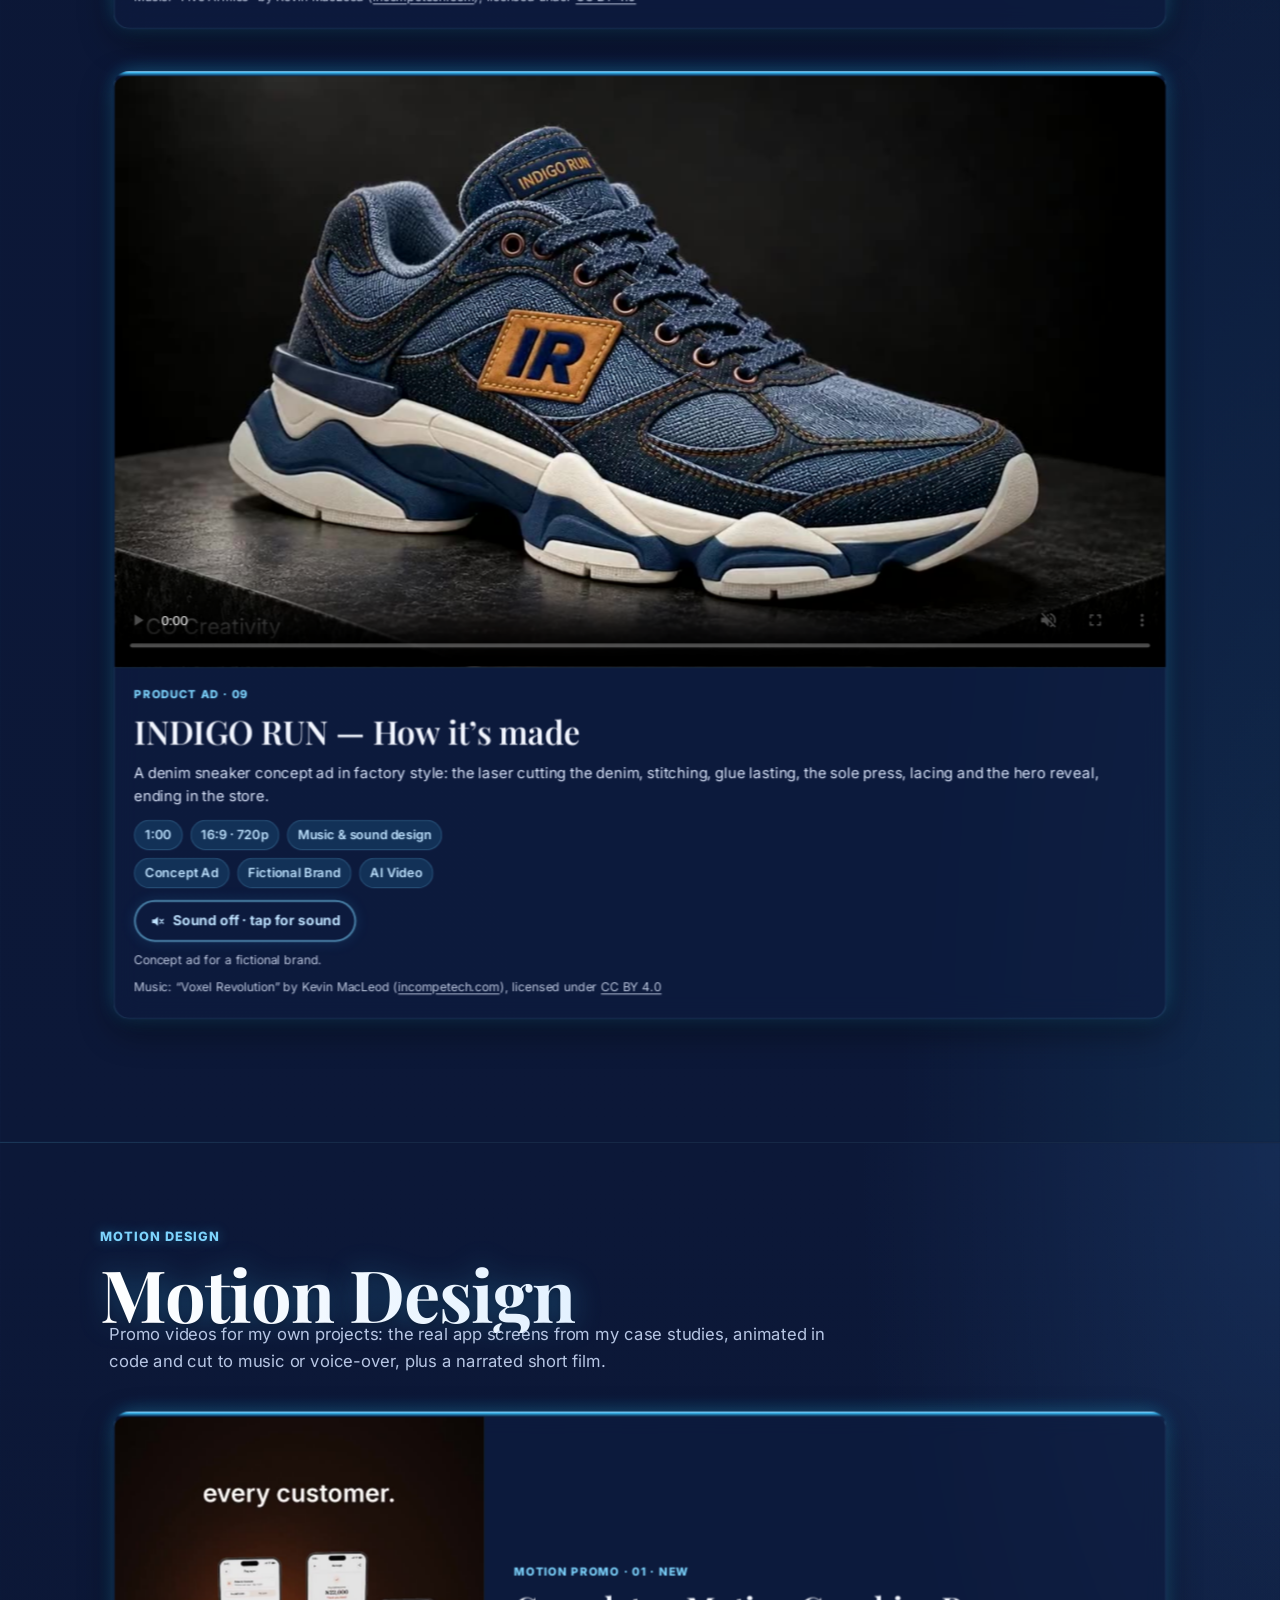
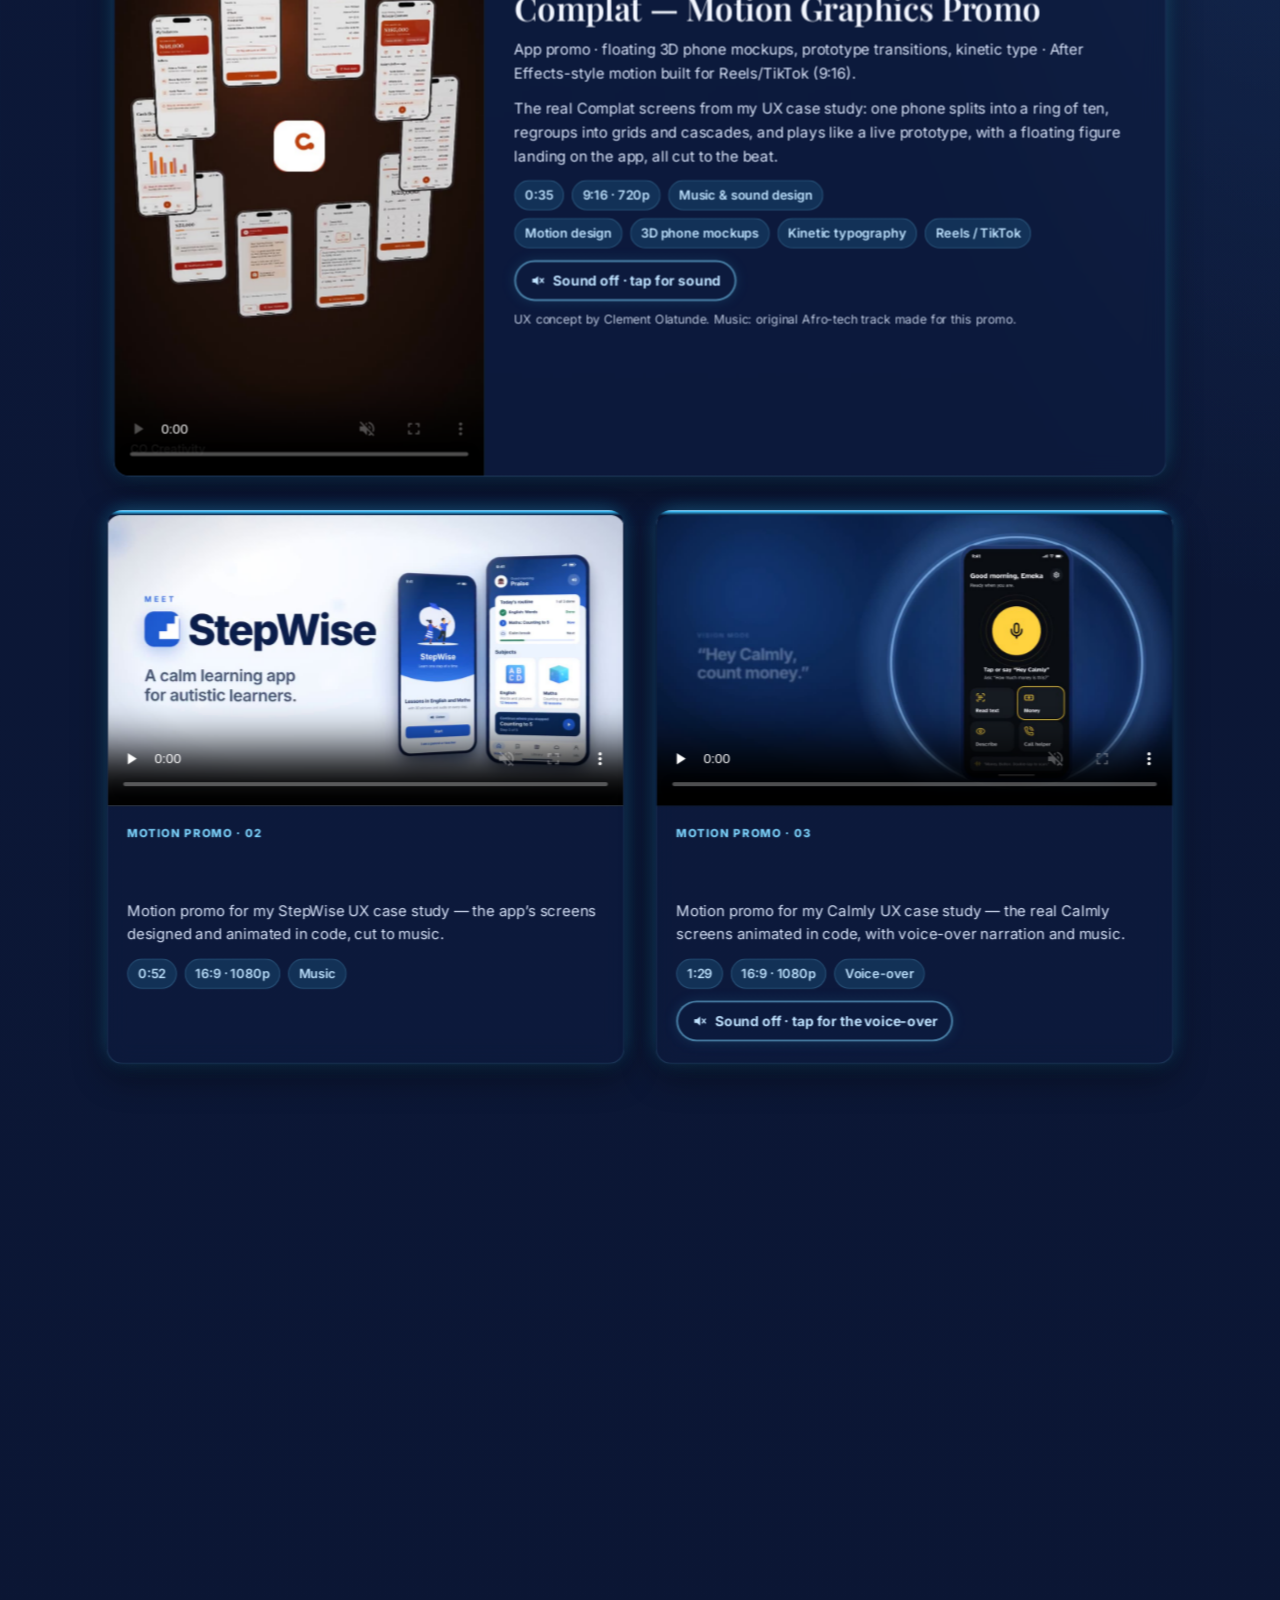
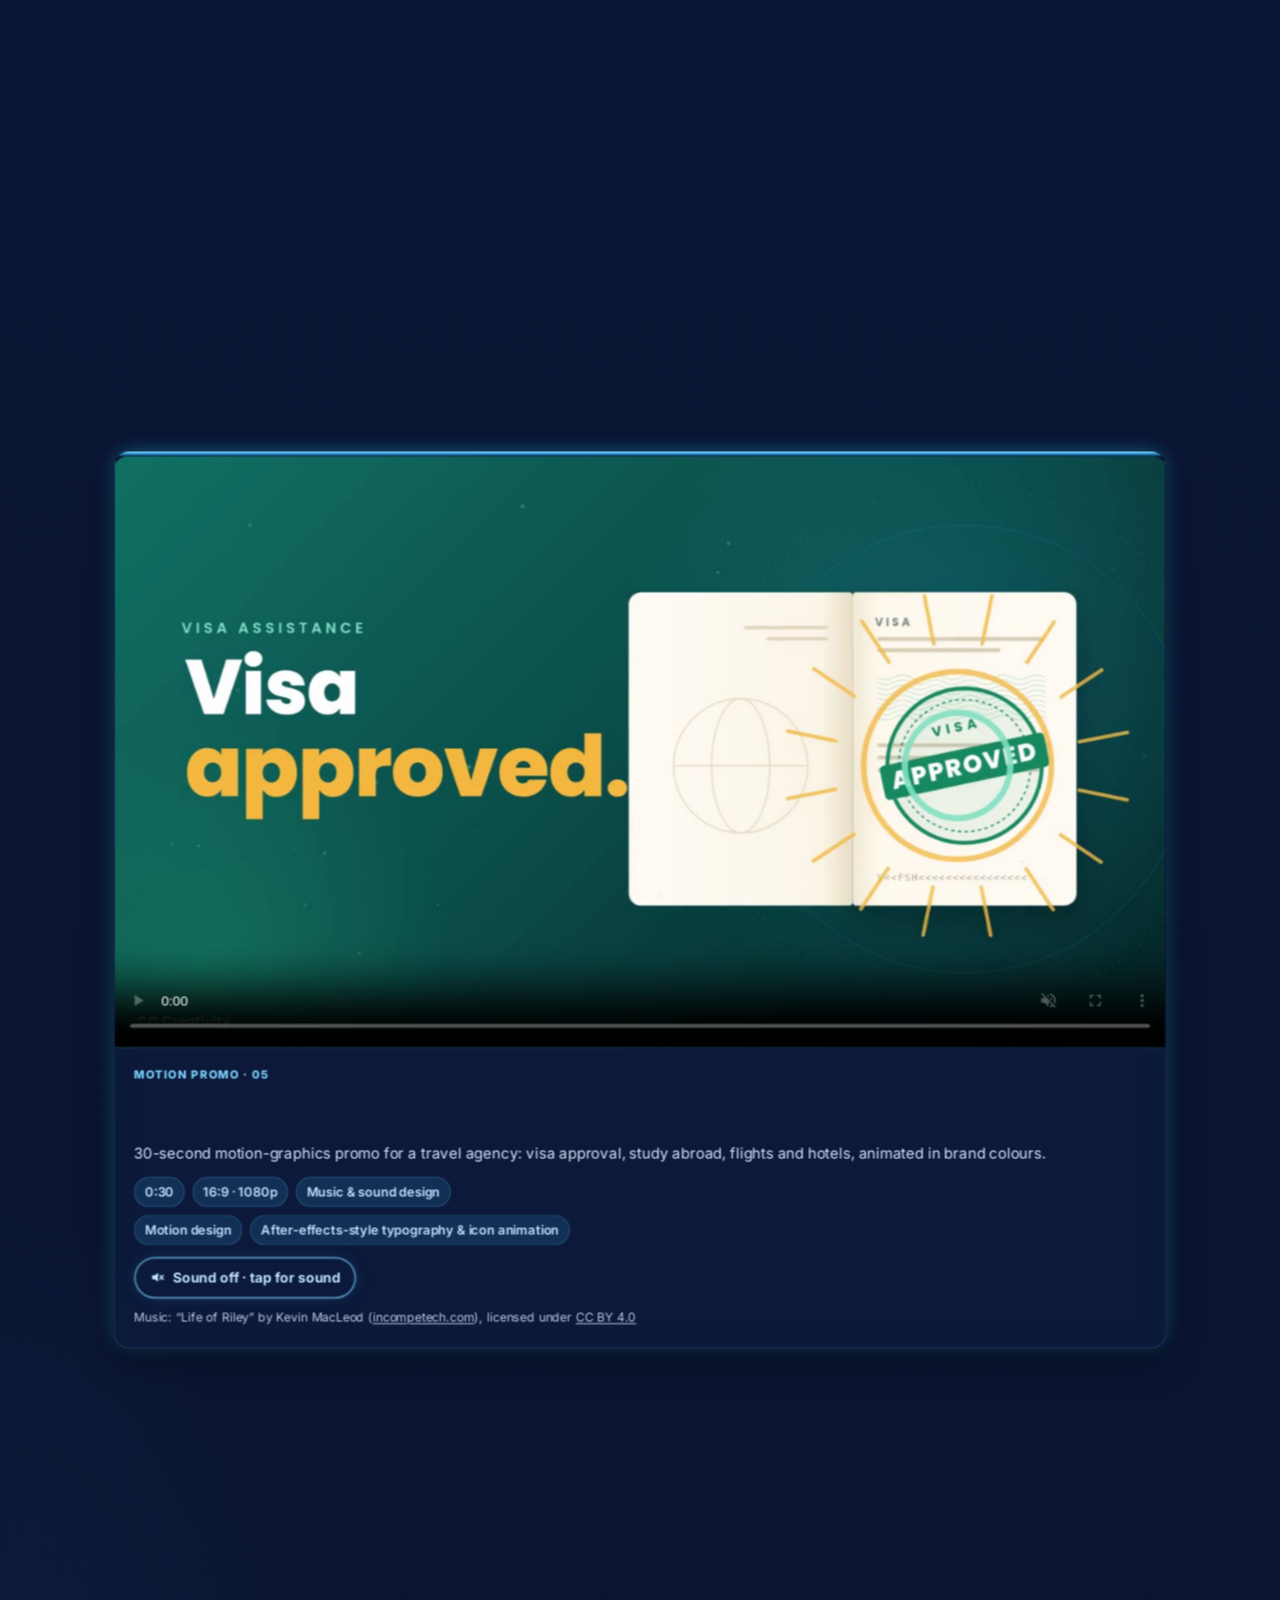
==== commit e6913984: "Add Complat motion graphics promo (9:16) as featured card in Motion Design" ====
--- a/index.html
+++ b/index.html
@@ -387,13 +387,29 @@
         <h2 id="motion-h">Motion Design</h2>
         <p class="section-intro">Promo videos for my own projects: the real app screens from my case studies, animated in code and cut to music or voice-over, plus a narrated short film.</p>
         <div class="mg-grid">
+          <article class="ux-card mg-card mg-card-wide mg-feature-9x16" id="complat-motion-promo">
+            <div class="mg-media mg-9x16">
+              <video class="mg-video" controls muted playsinline preload="metadata" poster="media/motion/complat-motion-promo-9x16-poster.jpg" width="1080" height="1920" aria-label="Complat motion graphics promo, 9:16, with music" data-voiced="0"><source src="media/motion/complat-motion-promo-9x16.mp4" type="video/mp4"></video>
+            </div>
+            <div class="ux-body">
+              <p class="eyebrow">Motion promo &middot; 01 &middot; New</p>
+              <h3>Complat &mdash; Motion Graphics Promo</h3>
+              <p class="mg-desc">App promo &middot; floating 3D phone mockups, prototype transitions, kinetic type &middot; After Effects-style motion built for Reels/TikTok (9:16).</p>
+              <p class="mg-desc">The real Complat screens from my UX case study: one phone splits into a ring of ten, regroups into grids and cascades, and plays like a live prototype, with a floating figure landing on the app, all cut to the beat.</p>
+              <ul class="chips mg-meta" aria-label="Format"><li>0:35</li><li>9:16 &middot; 720p</li><li>Music &amp; sound design</li></ul>
+              <ul class="chips mg-meta" aria-label="Tags" style="margin-top:8px"><li>Motion design</li><li>3D phone mockups</li><li>Kinetic typography</li><li>Reels / TikTok</li></ul>
+              <button class="mg-sound" type="button" aria-pressed="false"><svg class="mg-ic" viewBox="0 0 24 24" width="16" height="16" aria-hidden="true" focusable="false"><path d="M4 9v6h4l5 4V5L8 9H4z" fill="currentColor"/><path d="M16 9l5 6M21 9l-5 6" stroke="currentColor" stroke-width="2" stroke-linecap="round" fill="none"/></svg><span>Sound off &middot; tap for sound</span></button>
+              <p class="mg-credit">UX concept by Clement Olatunde. Music: original Afro-tech track made for this promo.</p>
+            </div>
+          </article>
+
 
           <article class="ux-card mg-card">
             <div class="mg-media mg-16x9">
               <video class="mg-video" controls muted playsinline preload="none" poster="media/motion/stepwise-promo-16x9-poster.jpg" width="1920" height="1080" aria-label="StepWise promo video, 16:9, with music"><source src="media/motion/stepwise-promo-16x9.mp4" type="video/mp4"><source src="media/motion/stepwise-promo-16x9.webm" type="video/webm"></video>
             </div>
             <div class="ux-body">
-              <p class="eyebrow">Motion promo &middot; 01</p>
+              <p class="eyebrow">Motion promo &middot; 02</p>
               <h3>StepWise promo</h3>
               <p class="mg-desc">Motion promo for my StepWise UX case study &mdash; the app&rsquo;s screens designed and animated in code, cut to music.</p>
               <ul class="chips mg-meta" aria-label="Format"><li>0:52</li><li>16:9 &middot; 1080p</li><li>Music</li></ul>
@@ -405,7 +421,7 @@
               <video class="mg-video" controls muted playsinline preload="none" poster="media/motion/calmly-promo-16x9-poster.jpg" width="1920" height="1080" aria-label="Calmly promo video, 16:9, with voice-over" data-voiced="1"><source src="media/motion/calmly-promo-16x9.mp4" type="video/mp4"><source src="media/motion/calmly-promo-16x9.webm" type="video/webm"></video>
             </div>
             <div class="ux-body">
-              <p class="eyebrow">Motion promo &middot; 02</p>
+              <p class="eyebrow">Motion promo &middot; 03</p>
               <h3>Calmly promo</h3>
               <p class="mg-desc">Motion promo for my Calmly UX case study &mdash; the real Calmly screens animated in code, with voice-over narration and music.</p>
               <ul class="chips mg-meta" aria-label="Format"><li>1:29</li><li>16:9 &middot; 1080p</li><li>Voice-over</li></ul>
@@ -418,7 +434,7 @@
               <video class="mg-video" controls muted playsinline preload="none" poster="media/motion/complat-promo-16x9-poster.jpg" width="1280" height="720" aria-label="Complat app promo video, 16:9, with voice-over and music" data-voiced="1"><source src="media/motion/complat-promo-16x9.mp4" type="video/mp4"></video>
             </div>
             <div class="ux-body">
-              <p class="eyebrow">Motion promo &middot; 03</p>
+              <p class="eyebrow">Motion promo &middot; 04</p>
               <h3>Complat &mdash; app promo (split-screen, market story + 3D prototype)</h3>
               <p class="mg-desc">Promo for my Complat UX case study &mdash; a market story on one side and the 3D prototype on the other, with voice-over narration and music.</p>
               <ul class="chips mg-meta" aria-label="Format"><li>1:14</li><li>16:9 &middot; 720p</li><li>Voice-over</li></ul>
@@ -432,7 +448,7 @@
               <video class="mg-video" controls muted playsinline preload="metadata" poster="media/motion/fsh-travel-promo-16x9-poster.jpg" width="1920" height="1080" aria-label="FSH Integrated Services travel promo, 16:9 motion graphics with music" data-voiced="0"><source src="media/motion/fsh-travel-promo-16x9.mp4" type="video/mp4"></video>
             </div>
             <div class="ux-body">
-              <p class="eyebrow">Motion promo &middot; 04</p>
+              <p class="eyebrow">Motion promo &middot; 05</p>
               <h3>FSH Integrated Services &mdash; Travel Promo</h3>
               <p class="mg-desc">30-second motion-graphics promo for a travel agency: visa approval, study abroad, flights and hotels, animated in brand colours.</p>
               <ul class="chips mg-meta" aria-label="Format"><li>0:30</li><li>16:9 &middot; 1080p</li><li>Music &amp; sound design</li></ul>
--- a/styles.css
+++ b/styles.css
@@ -735,3 +735,14 @@
 /* six nav links now (Product Ads + Motion): a touch tighter on narrow phones so the bar never scrolls sideways */
 @media (max-width:420px){.nav ul a{padding:8px 2px;font-size:.72rem}}
 @media (max-width:359px){.nav ul a{padding:8px 1px;font-size:.66rem}}
+
+/* Complat motion graphics promo (30 Oct 2026): a featured 9:16 card at the top of Motion Design. On phones it stacks
+   like the other 9:16 cards (video capped to the screen height); from 700px the vertical video sits on the left at a
+   fixed width and the text fills the rest, so the card stays full width without a giant portrait video. */
+.mg-feature-9x16 .mg-9x16{margin:0 auto;max-width:100%}
+@media (min-width:700px){
+  .mg-feature-9x16{display:grid;grid-template-columns:minmax(260px,380px) 1fr;align-items:stretch}
+  .mg-feature-9x16 .mg-media{border-bottom:0;border-right:1px solid rgba(125,211,252,.18)}
+  .mg-feature-9x16 .mg-9x16{max-height:none;width:100%}
+  .mg-feature-9x16 .ux-body{padding:28px 30px;align-self:center}
+}
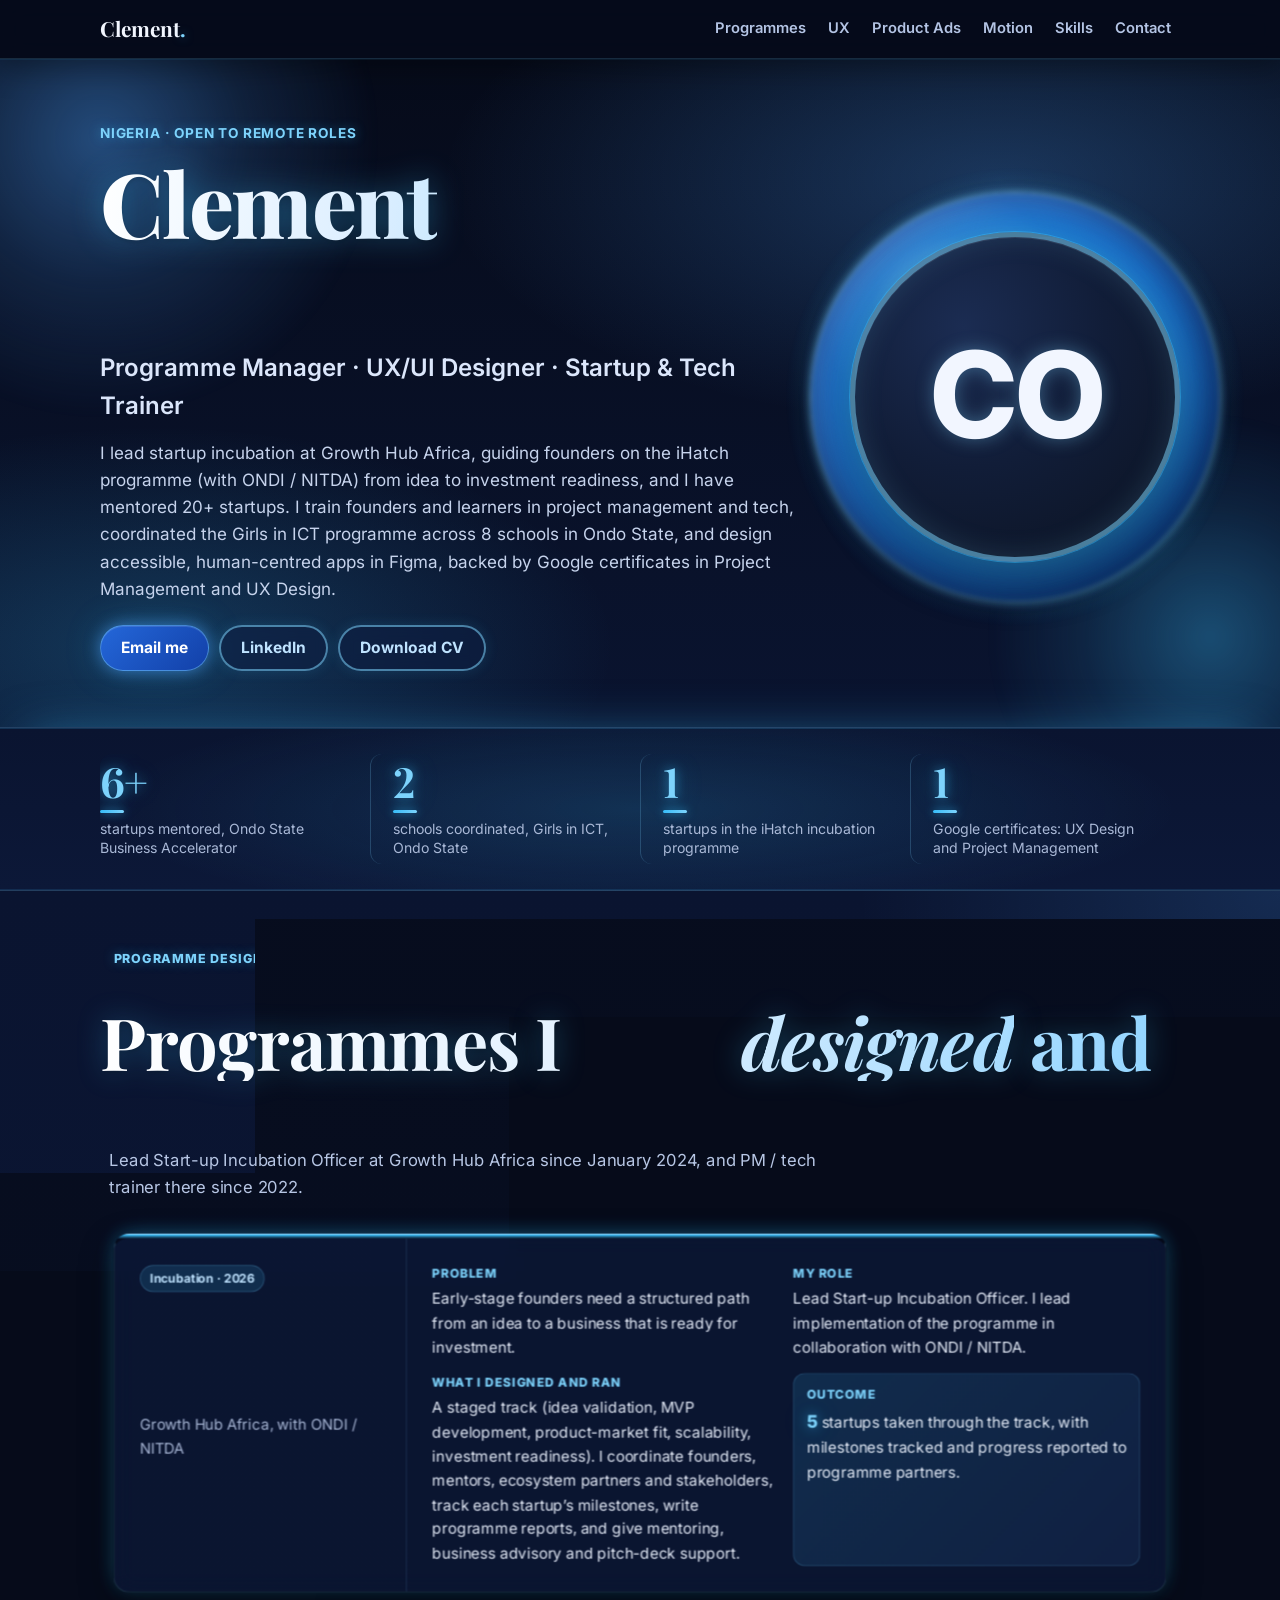
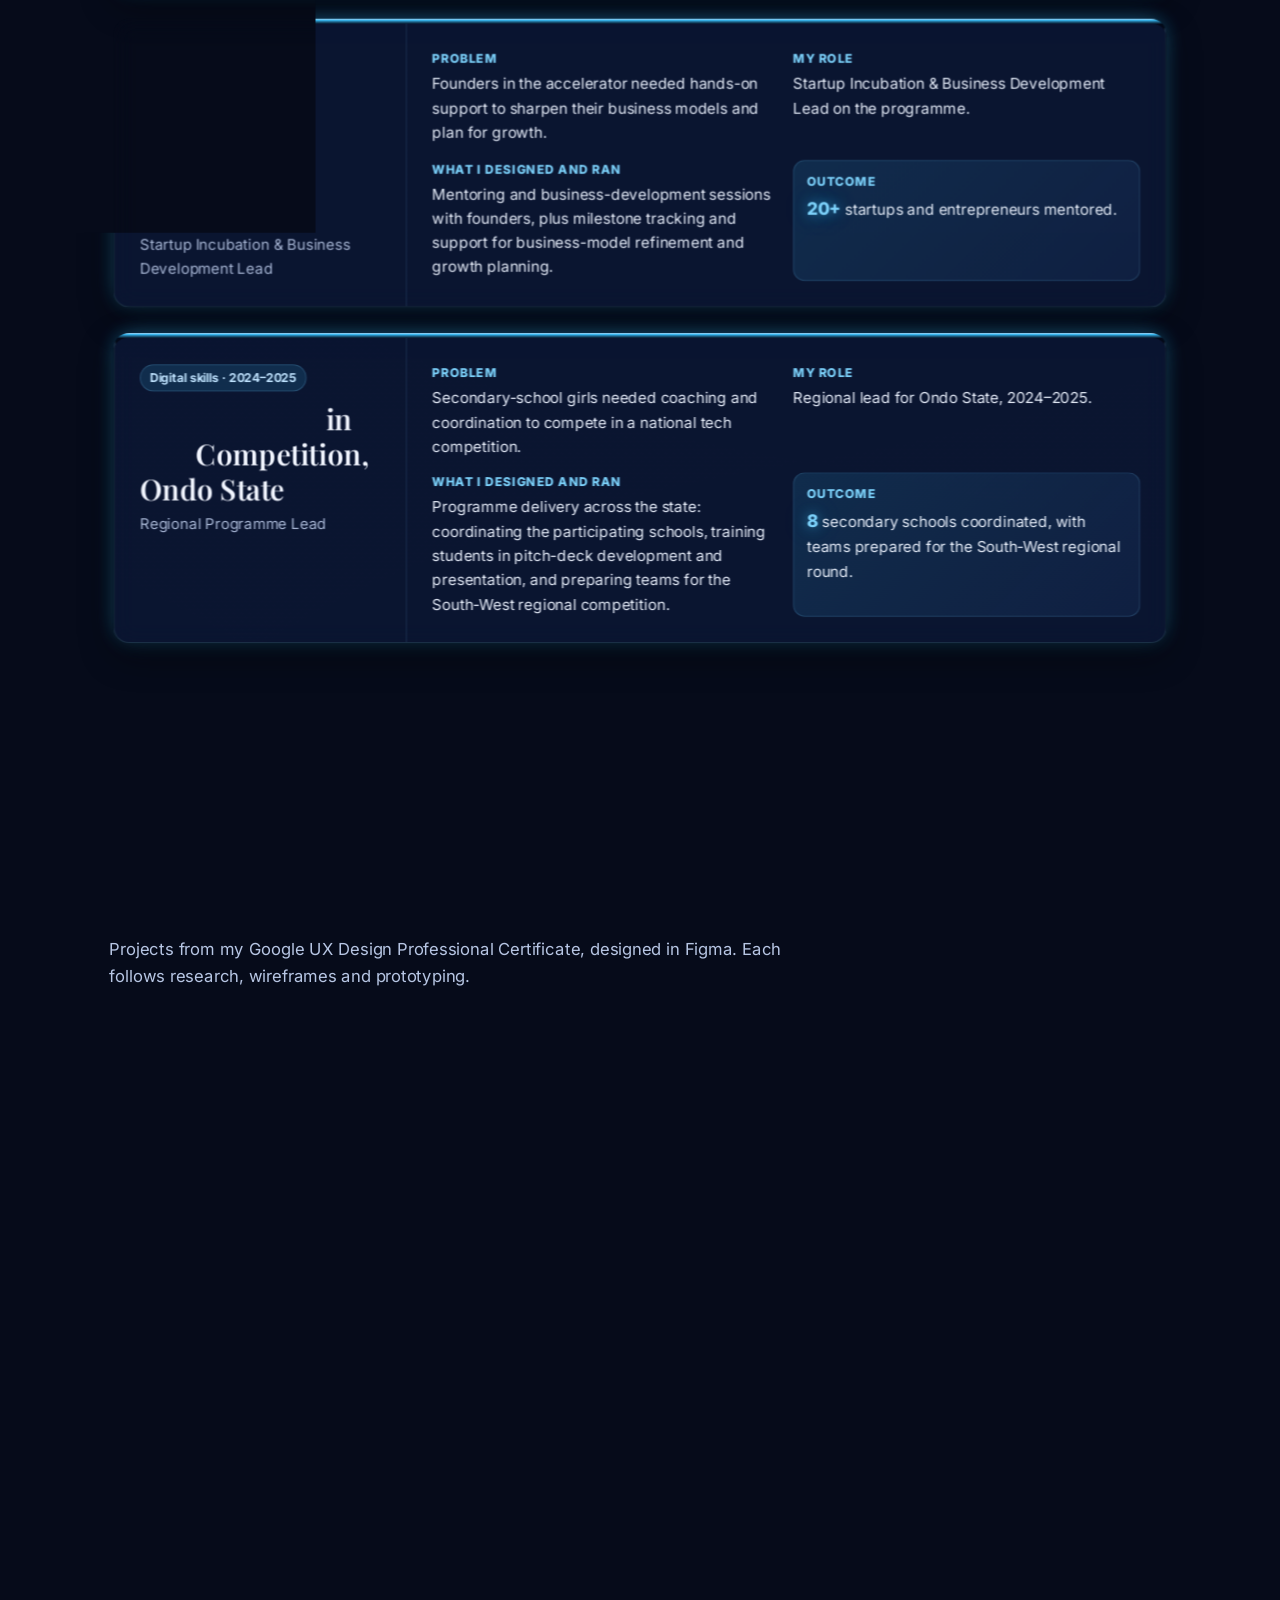
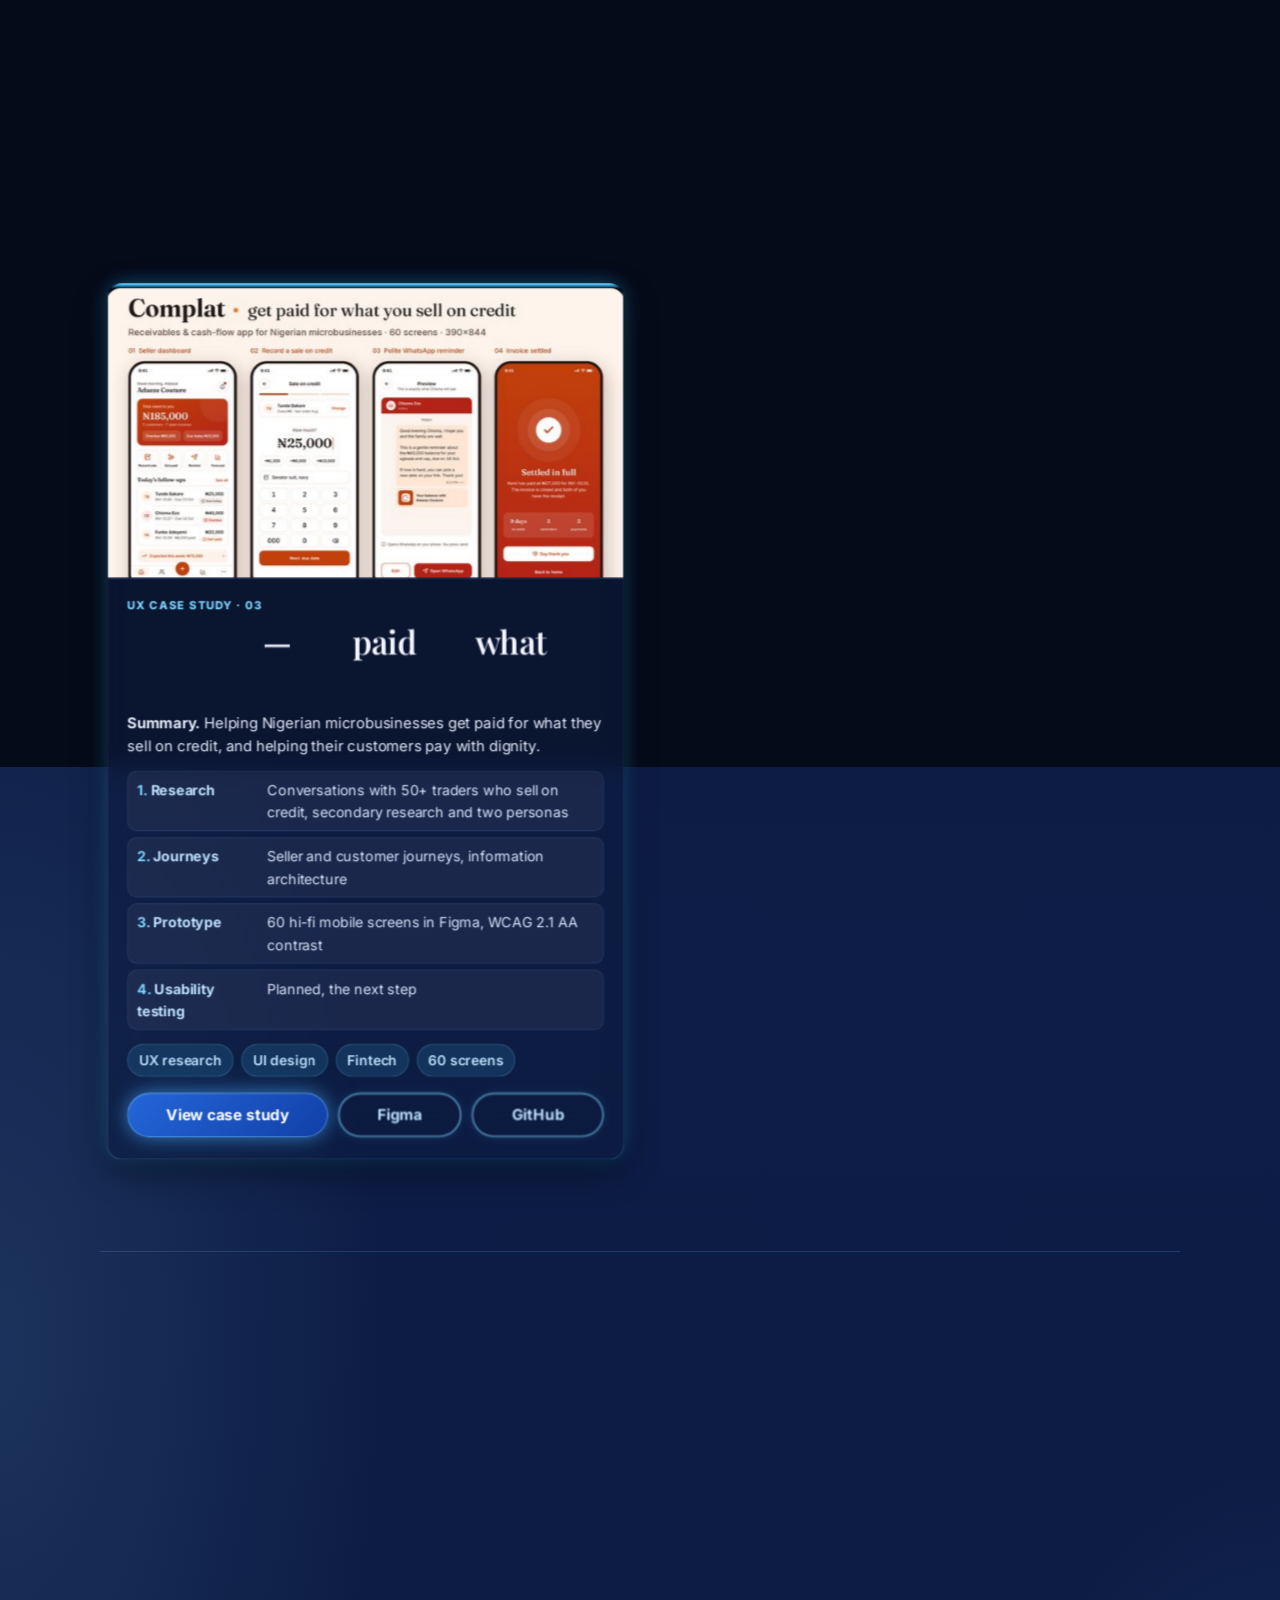
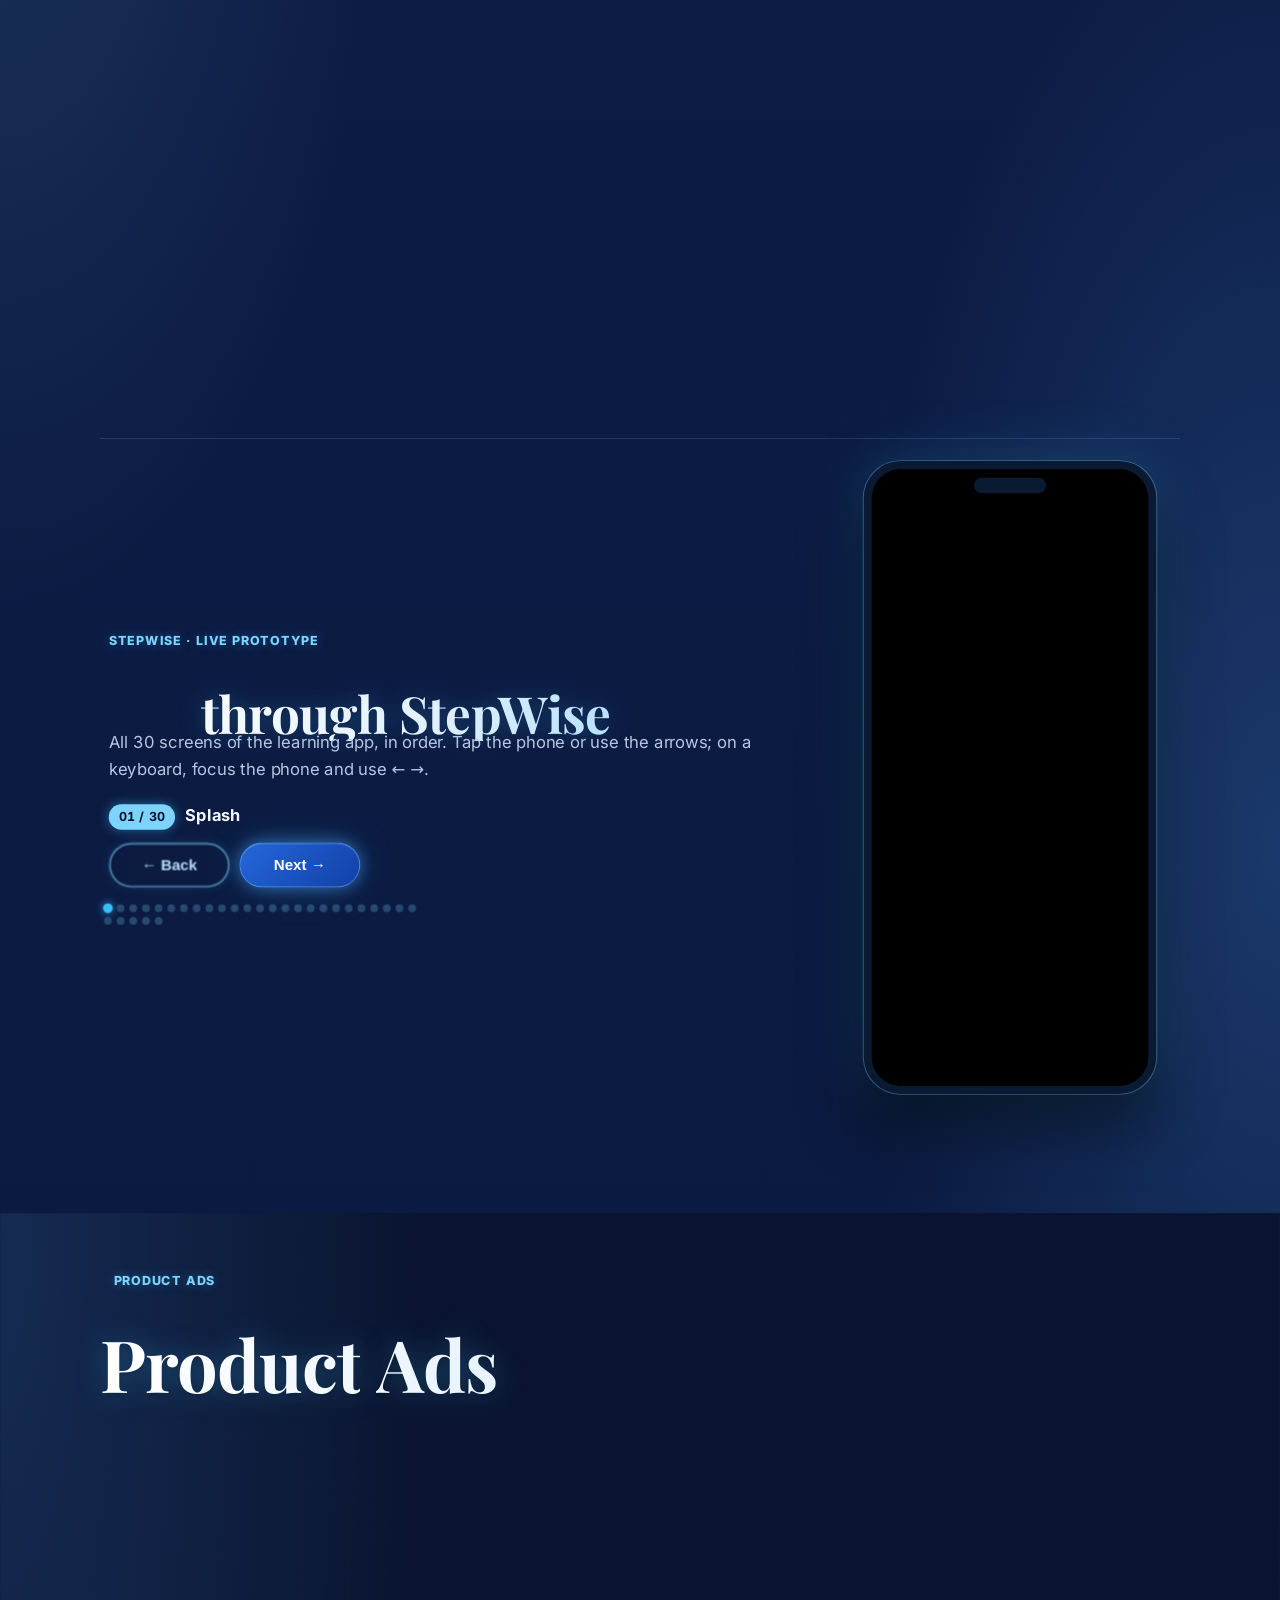
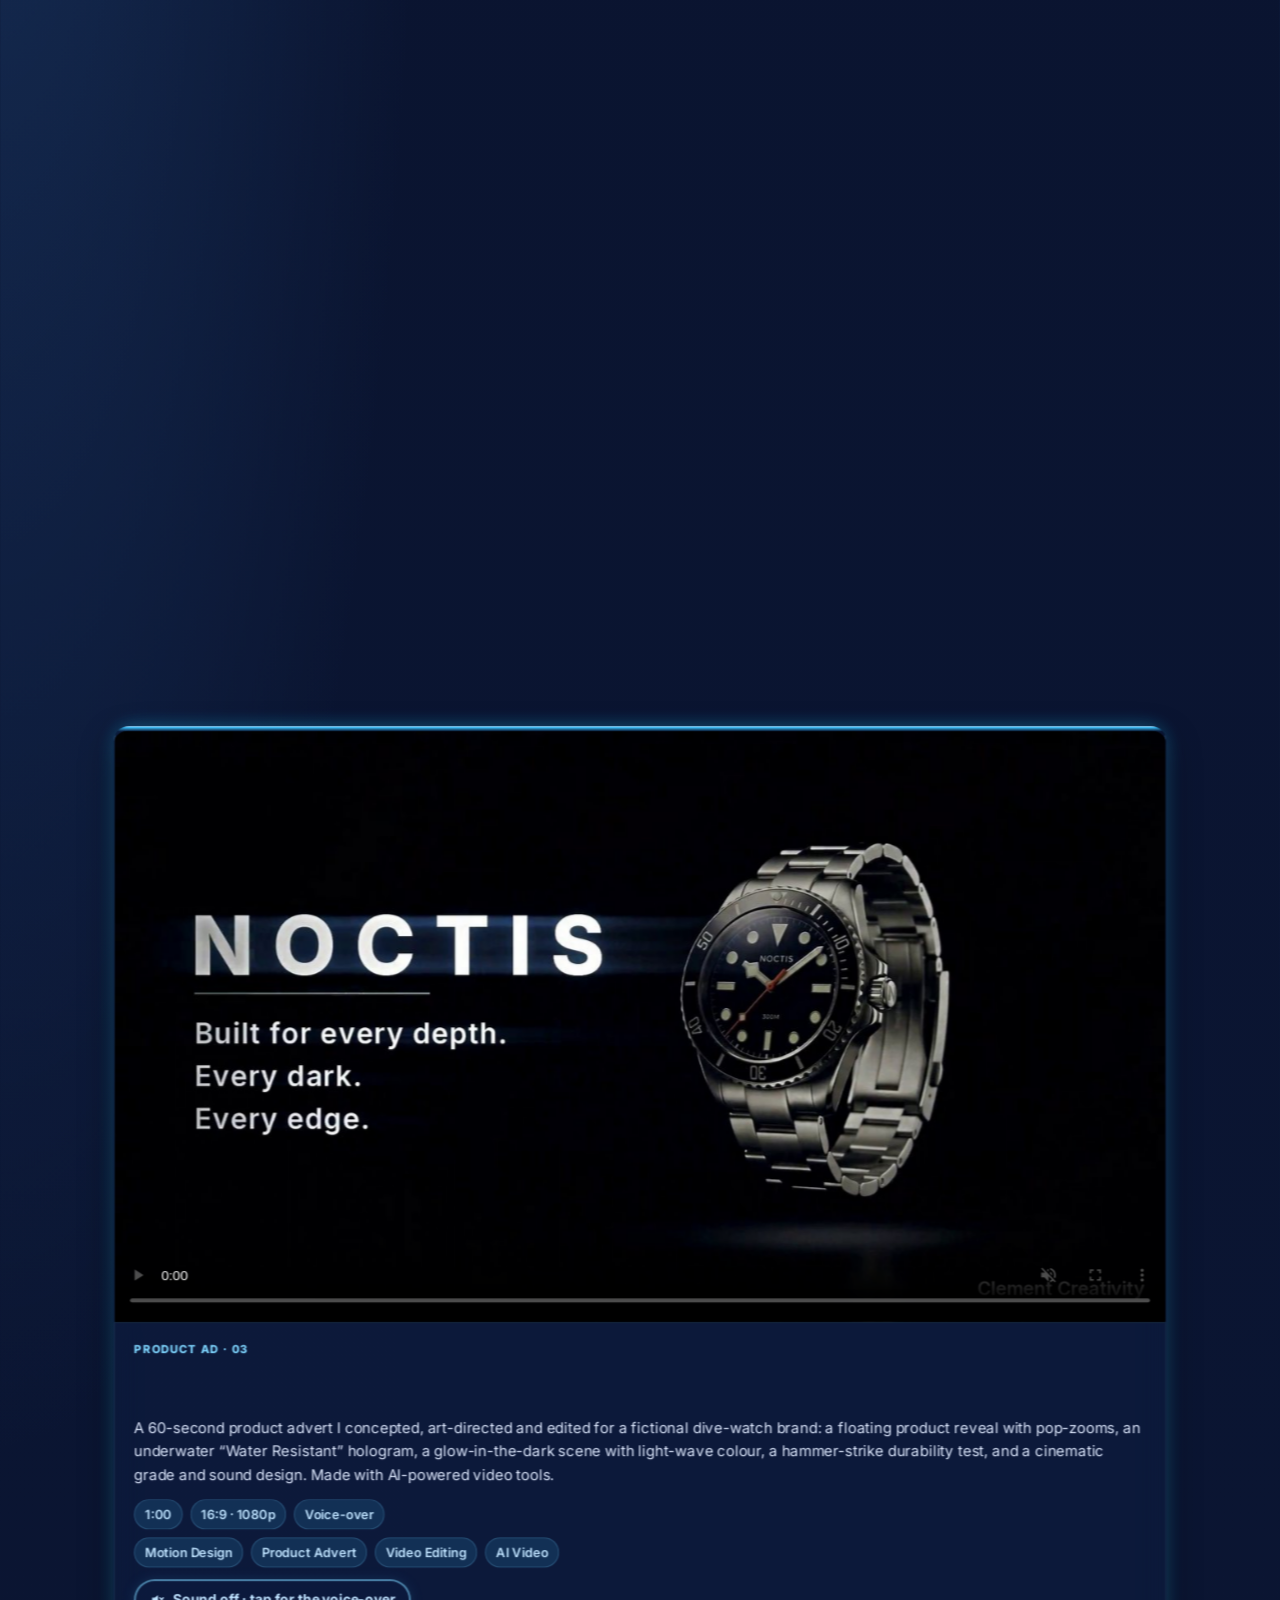
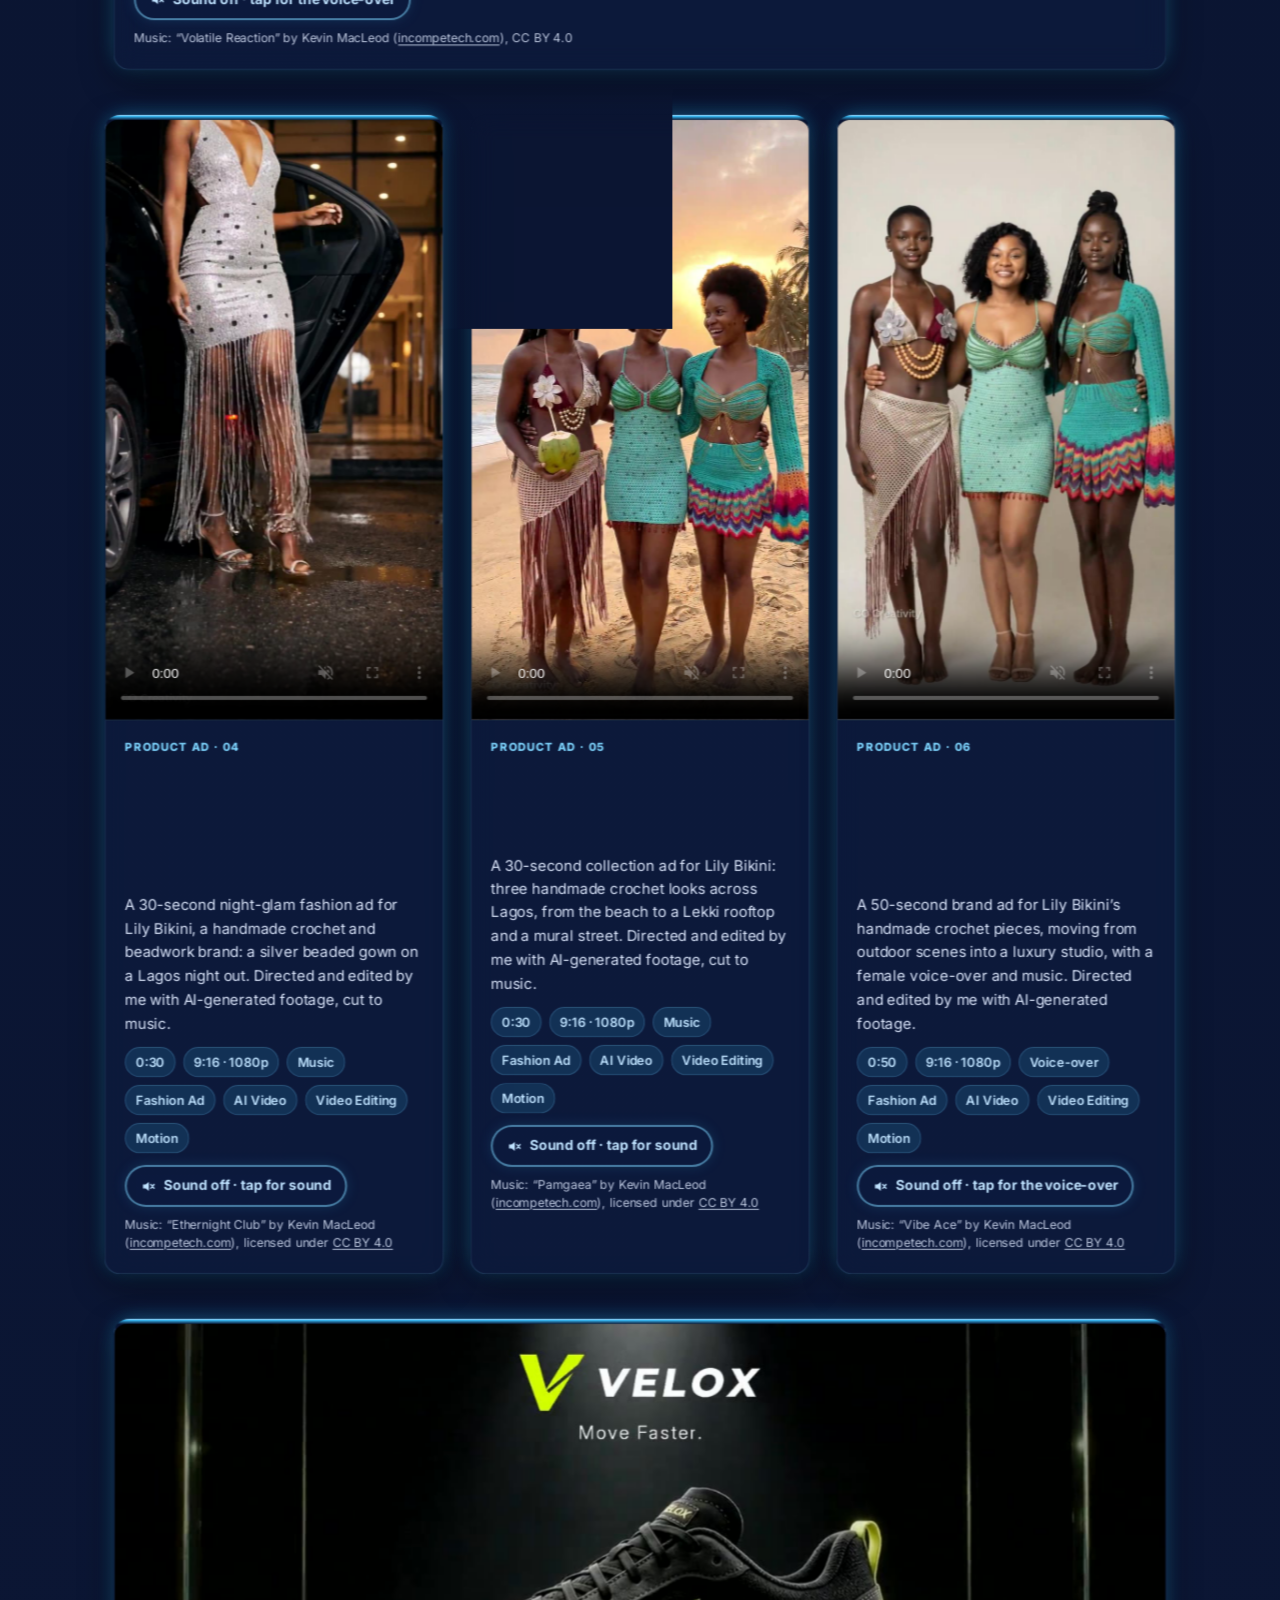
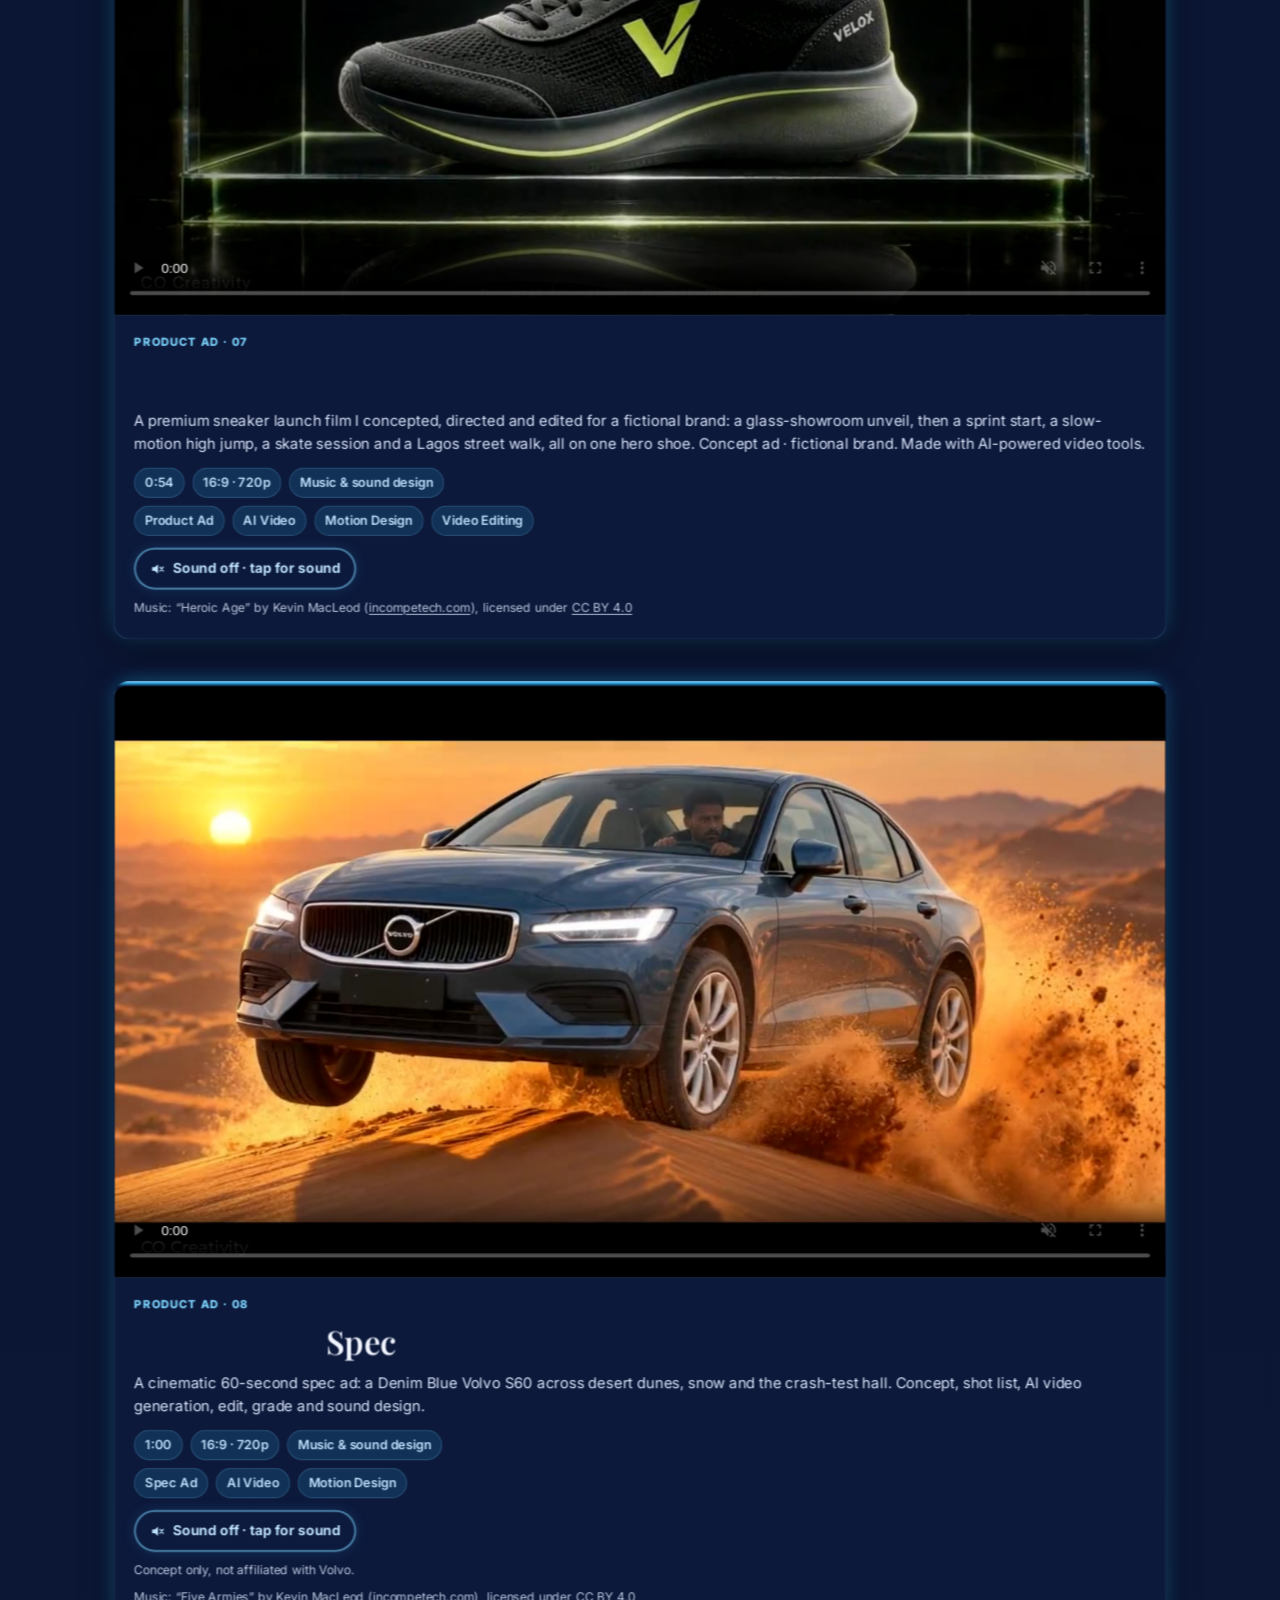
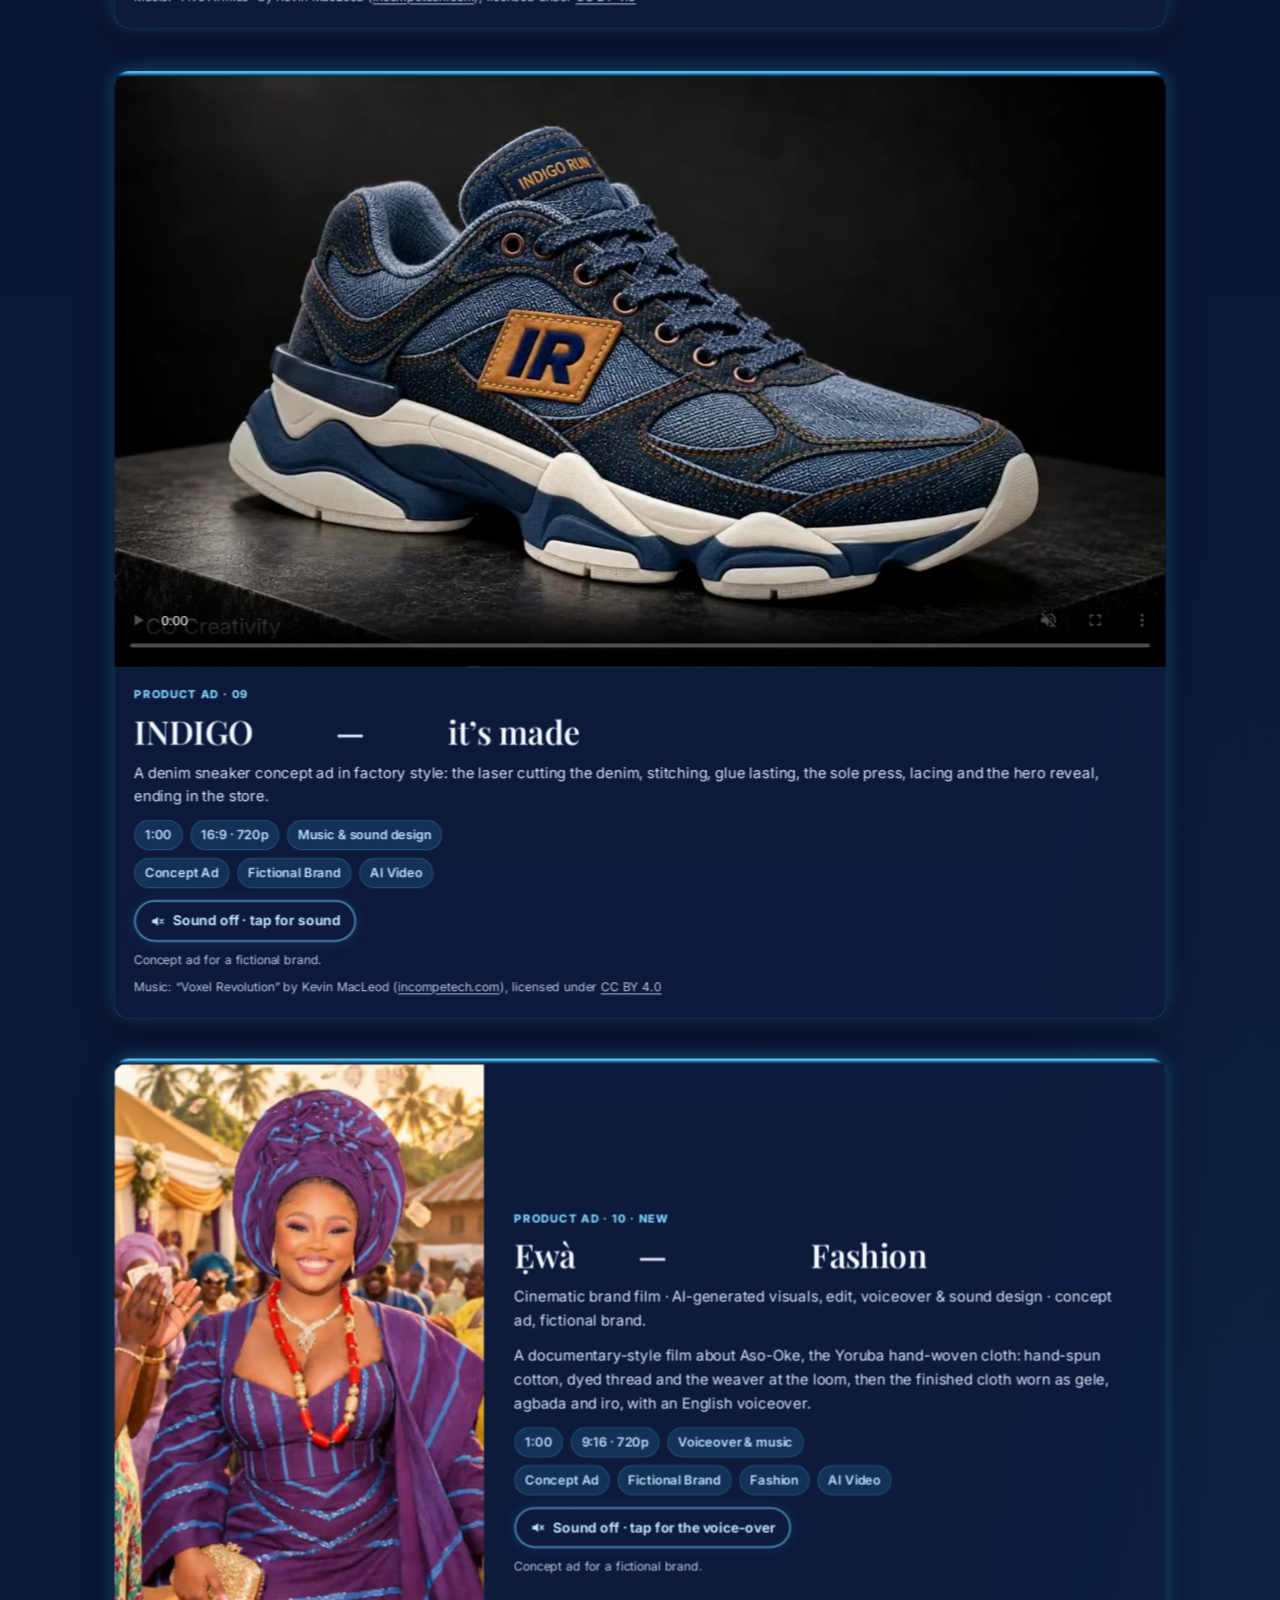
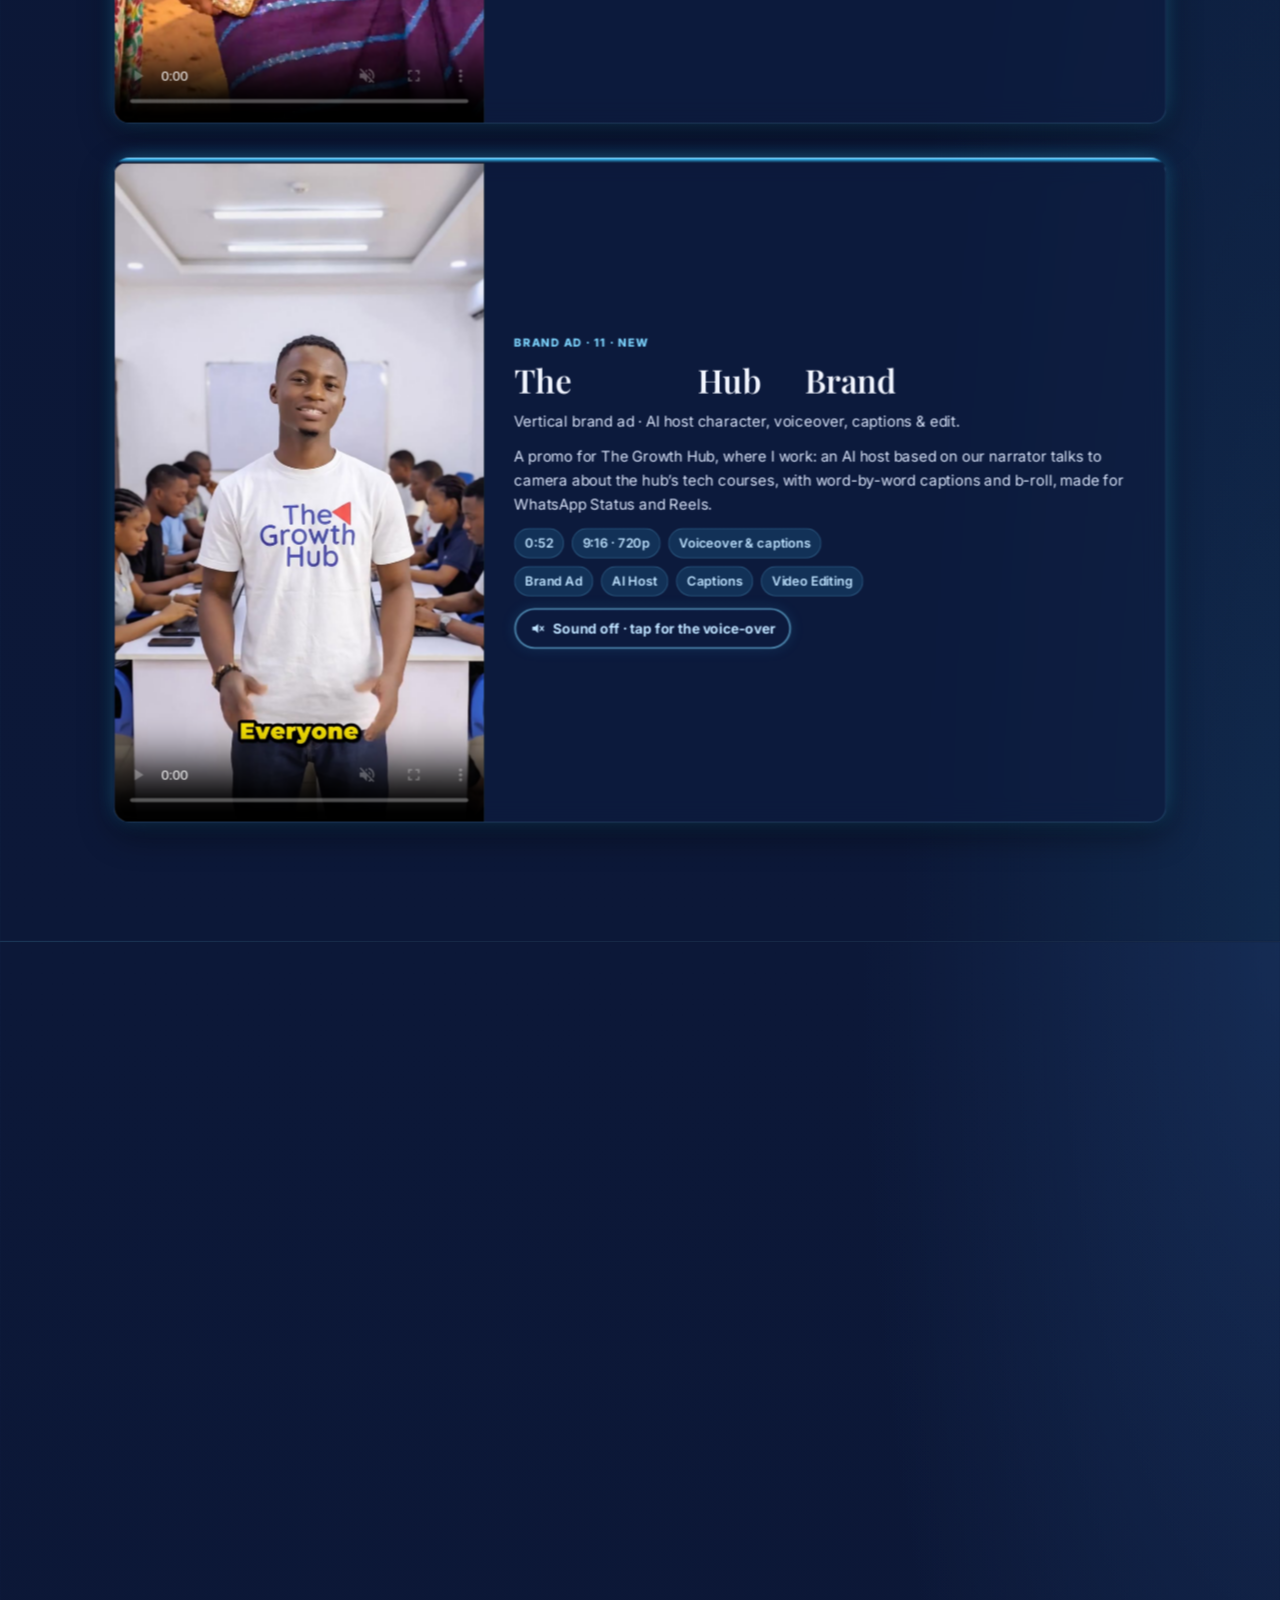
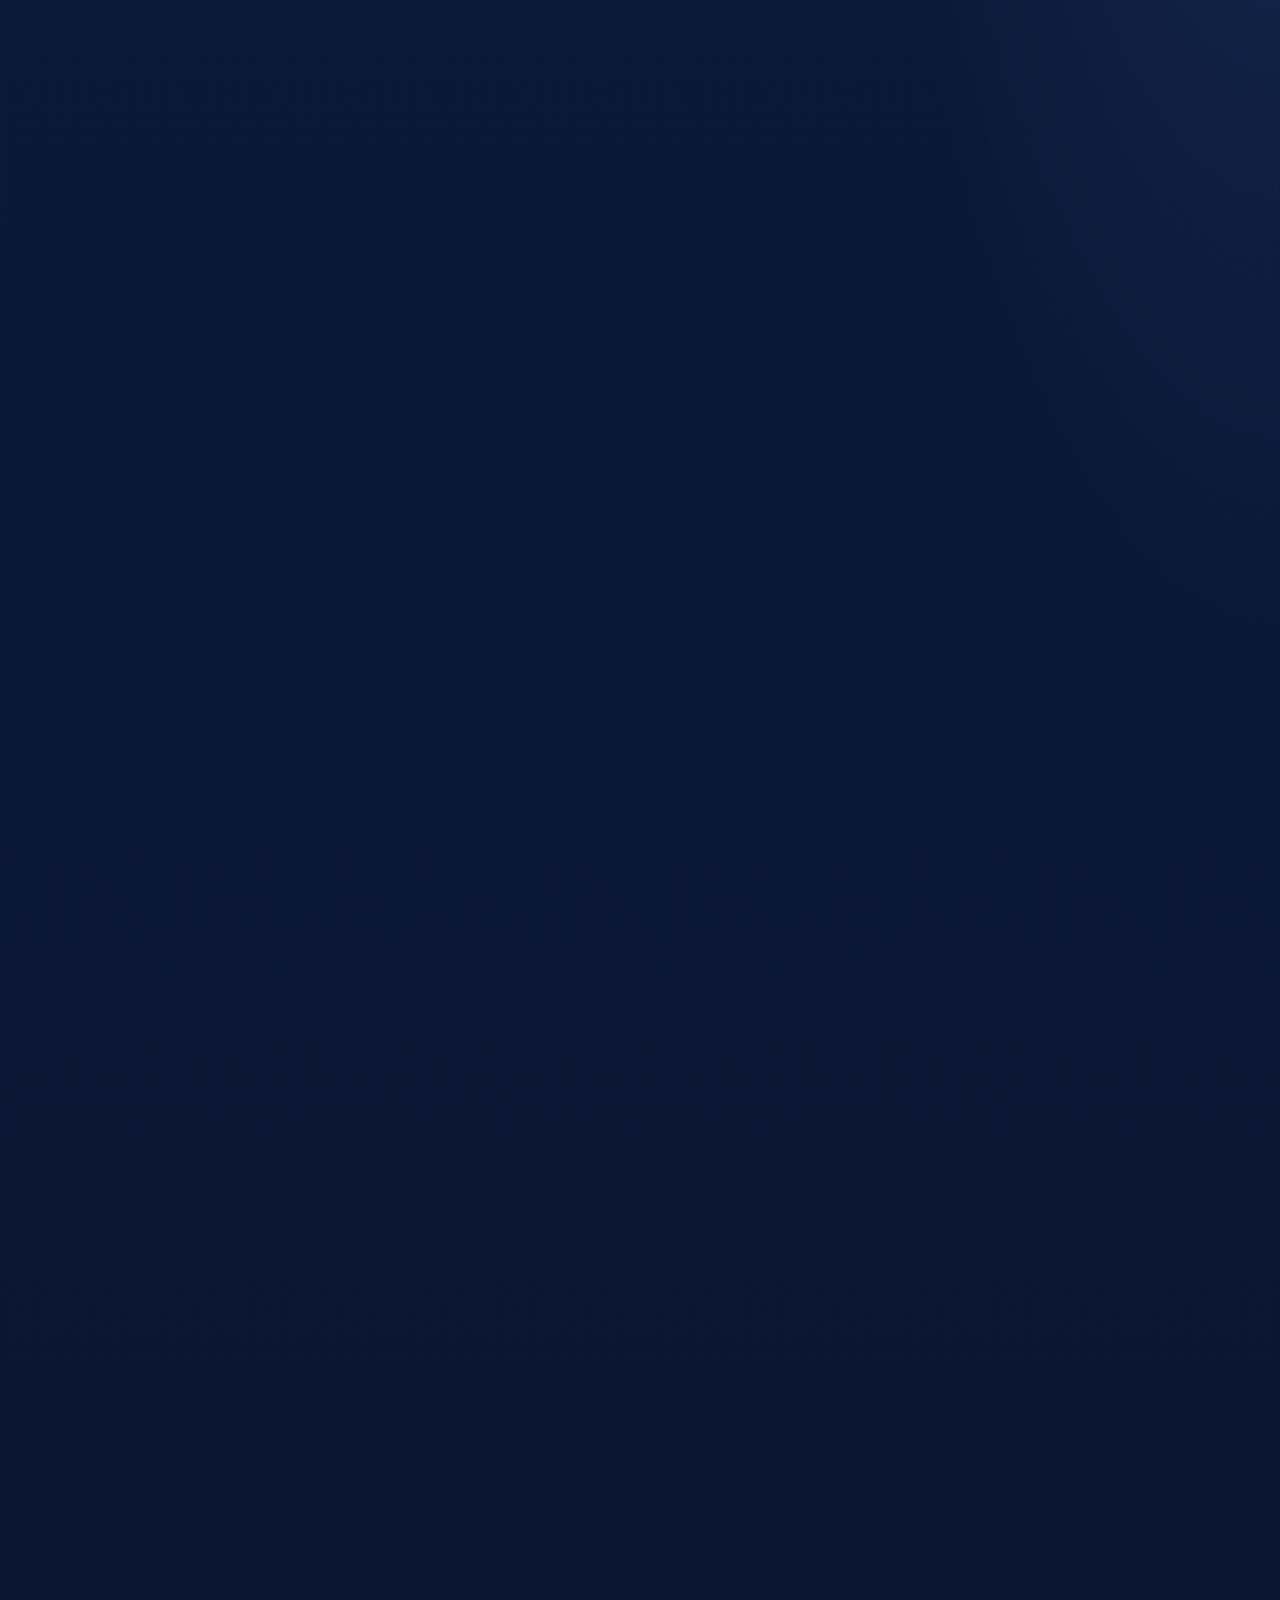
==== commit fe69f26c: "Add Ewa Ofi and Growth Hub ads, Ogunmola Parts 1-3 film card; swap Complat motion promo to v2" ====
--- a/index.html
+++ b/index.html
@@ -377,6 +377,37 @@
               <p class="mg-credit">Music: &ldquo;Voxel Revolution&rdquo; by Kevin MacLeod (<a href="https://incompetech.com">incompetech.com</a>), licensed under <a href="https://creativecommons.org/licenses/by/4.0/">CC BY 4.0</a></p>
             </div>
           </article>
+
+          <article class="ux-card mg-card mg-card-wide mg-feature-9x16" id="ewa-ofi-asooke-ad">
+            <div class="mg-media mg-9x16">
+              <video class="mg-video" controls muted playsinline preload="metadata" poster="media/motion/ewa-ofi-asooke-ad-9x16-poster.jpg" width="720" height="1280" aria-label="Ẹwà Ofi Aso-Oke fashion brand film, 9:16, with voice-over and music" data-voiced="1"><source src="media/motion/ewa-ofi-asooke-ad-9x16.mp4" type="video/mp4"></video>
+            </div>
+            <div class="ux-body">
+              <p class="eyebrow">Product ad &middot; 10 &middot; New</p>
+              <h3>Ẹwà Ofi &mdash; Aso-Oke Fashion Ad</h3>
+              <p class="mg-desc">Cinematic brand film &middot; AI-generated visuals, edit, voiceover &amp; sound design &middot; concept ad, fictional brand.</p>
+              <p class="mg-desc">A documentary-style film about Aso-Oke, the Yoruba hand-woven cloth: hand-spun cotton, dyed thread and the weaver at the loom, then the finished cloth worn as gele, agbada and iro, with an English voiceover.</p>
+              <ul class="chips mg-meta" aria-label="Format"><li>1:00</li><li>9:16 &middot; 720p</li><li>Voiceover &amp; music</li></ul>
+              <ul class="chips mg-meta" aria-label="Tags" style="margin-top:8px"><li>Concept Ad</li><li>Fictional Brand</li><li>Fashion</li><li>AI Video</li></ul>
+              <button class="mg-sound" type="button" aria-pressed="false"><svg class="mg-ic" viewBox="0 0 24 24" width="16" height="16" aria-hidden="true" focusable="false"><path d="M4 9v6h4l5 4V5L8 9H4z" fill="currentColor"/><path d="M16 9l5 6M21 9l-5 6" stroke="currentColor" stroke-width="2" stroke-linecap="round" fill="none"/></svg><span>Sound off &middot; tap for the voice-over</span></button>
+              <p class="mg-credit">Concept ad for a fictional brand.</p>
+            </div>
+          </article>
+
+          <article class="ux-card mg-card mg-card-wide mg-feature-9x16" id="growth-hub-promo">
+            <div class="mg-media mg-9x16">
+              <video class="mg-video" controls muted playsinline preload="metadata" poster="media/motion/growthhub-brand-promo-9x16-poster.jpg" width="720" height="1280" aria-label="The Growth Hub brand promo, vertical 9:16, with voice-over and captions" data-voiced="1"><source src="media/motion/growthhub-brand-promo-9x16.mp4" type="video/mp4"></video>
+            </div>
+            <div class="ux-body">
+              <p class="eyebrow">Brand ad &middot; 11 &middot; New</p>
+              <h3>The Growth Hub &mdash; Brand Promo</h3>
+              <p class="mg-desc">Vertical brand ad &middot; AI host character, voiceover, captions &amp; edit.</p>
+              <p class="mg-desc">A promo for The Growth Hub, where I work: an AI host based on our narrator talks to camera about the hub&rsquo;s tech courses, with word-by-word captions and b-roll, made for WhatsApp Status and Reels.</p>
+              <ul class="chips mg-meta" aria-label="Format"><li>0:52</li><li>9:16 &middot; 720p</li><li>Voiceover &amp; captions</li></ul>
+              <ul class="chips mg-meta" aria-label="Tags" style="margin-top:8px"><li>Brand Ad</li><li>AI Host</li><li>Captions</li><li>Video Editing</li></ul>
+              <button class="mg-sound" type="button" aria-pressed="false"><svg class="mg-ic" viewBox="0 0 24 24" width="16" height="16" aria-hidden="true" focusable="false"><path d="M4 9v6h4l5 4V5L8 9H4z" fill="currentColor"/><path d="M16 9l5 6M21 9l-5 6" stroke="currentColor" stroke-width="2" stroke-linecap="round" fill="none"/></svg><span>Sound off &middot; tap for the voice-over</span></button>
+            </div>
+          </article>
         </div>
       </div>
     </section>
@@ -395,8 +426,8 @@
               <p class="eyebrow">Motion promo &middot; 01 &middot; New</p>
               <h3>Complat &mdash; Motion Graphics Promo</h3>
               <p class="mg-desc">App promo &middot; floating 3D phone mockups, prototype transitions, kinetic type &middot; After Effects-style motion built for Reels/TikTok (9:16).</p>
-              <p class="mg-desc">The real Complat screens from my UX case study: one phone splits into a ring of ten, regroups into grids and cascades, and plays like a live prototype, with a floating figure landing on the app, all cut to the beat.</p>
-              <ul class="chips mg-meta" aria-label="Format"><li>0:35</li><li>9:16 &middot; 720p</li><li>Music &amp; sound design</li></ul>
+              <p class="mg-desc">The real Complat screens from my UX case study: bold hook words, Figma-style 3D prototype spins, a ring of ten phones, a floating man landing on the app over red clouds, scrolling copy with the key words highlighted, a carousel and the end card, all cut to the beat.</p>
+              <ul class="chips mg-meta" aria-label="Format"><li>0:43</li><li>9:16 &middot; 720p</li><li>Music &amp; sound design</li></ul>
               <ul class="chips mg-meta" aria-label="Tags" style="margin-top:8px"><li>Motion design</li><li>3D phone mockups</li><li>Kinetic typography</li><li>Reels / TikTok</li></ul>
               <button class="mg-sound" type="button" aria-pressed="false"><svg class="mg-ic" viewBox="0 0 24 24" width="16" height="16" aria-hidden="true" focusable="false"><path d="M4 9v6h4l5 4V5L8 9H4z" fill="currentColor"/><path d="M16 9l5 6M21 9l-5 6" stroke="currentColor" stroke-width="2" stroke-linecap="round" fill="none"/></svg><span>Sound off &middot; tap for sound</span></button>
               <p class="mg-credit">UX concept by Clement Olatunde. Music: original Afro-tech track made for this promo.</p>
@@ -470,6 +501,28 @@
               <ul class="chips mg-meta" aria-label="Tags" style="margin-top:8px"><li>Documentary</li><li>Storytelling</li><li>AI Video</li><li>Video Editing</li></ul>
               <button class="mg-sound" type="button" aria-pressed="false"><svg class="mg-ic" viewBox="0 0 24 24" width="16" height="16" aria-hidden="true" focusable="false"><path d="M4 9v6h4l5 4V5L8 9H4z" fill="currentColor"/><path d="M16 9l5 6M21 9l-5 6" stroke="currentColor" stroke-width="2" stroke-linecap="round" fill="none"/></svg><span>Sound off &middot; tap for the voice-over</span></button>
               <p class="mg-credit">Music: &ldquo;For Originz&rdquo;, &ldquo;Expeditionary&rdquo;, &ldquo;News of Sorrow&rdquo;, &ldquo;Exotic Battle&rdquo; and &ldquo;Long Road Ahead&rdquo; by Kevin MacLeod (<a href="https://incompetech.com">incompetech.com</a>), licensed under <a href="https://creativecommons.org/licenses/by/4.0/">CC BY 4.0</a></p>
+            </div>
+          </article>
+
+          <article class="ux-card mg-card mg-card-wide mg-parts-card" id="ogunmola-short-film">
+            <div class="mg-media mg-16x9">
+              <video class="mg-video" controls muted playsinline preload="metadata" poster="media/motion/ogunmola-part1-16x9-poster.jpg" width="1280" height="720" aria-label="Ogunmola: Ogun Ijaye, Yoruba historical short film, Part 1, 16:9, Yoruba dialogue with English subtitles" data-voiced="1"><source src="media/motion/ogunmola-part1-16x9.mp4" type="video/mp4"></video>
+            </div>
+            <div class="ux-body">
+              <p class="eyebrow">Short film &middot; Yoruba &middot; 3 parts &middot; New</p>
+              <h3>Ogunmola: Ogun Ijaye &mdash; Yoruba Historical Short Film</h3>
+              <div class="mg-parts" role="group" aria-label="Choose a part">
+                <button class="mg-part" type="button" aria-pressed="true" data-part="1" data-src="media/motion/ogunmola-part1-16x9.mp4" data-poster="media/motion/ogunmola-part1-16x9-poster.jpg">Part 1 &middot; 1:44</button>
+                <button class="mg-part" type="button" aria-pressed="false" data-part="2" data-src="media/motion/ogunmola-part2-16x9.mp4" data-poster="media/motion/ogunmola-part2-16x9-poster.jpg">Part 2 &middot; The battle &middot; 1:35</button>
+                <button class="mg-part" type="button" aria-pressed="false" data-part="3" data-src="media/motion/ogunmola-part3-16x9.mp4" data-poster="media/motion/ogunmola-part3-16x9-poster.jpg">Part 3 &middot; Ikú Kúrunmí &middot; 1:18</button>
+              </div>
+              <p class="mg-desc">A three-part Yoruba drama about Ogunmola, the Ibadan war general, set during the Ijaye War (1860&ndash;62): the war council and Ogun&rsquo;s shrine, the battle at the walls of Ijaye, and Kurunmi&rsquo;s end. Yoruba dialogue with English subtitles. Directed and edited by me with AI-generated visuals and sound design.</p>
+              <ul class="chips mg-meta" aria-label="Format"><li>3 parts &middot; 4:37</li><li>16:9 &middot; 720p</li><li>Yoruba &middot; English subtitles</li></ul>
+              <ul class="chips mg-meta" aria-label="Tags" style="margin-top:8px"><li>Short Film</li><li>Yoruba History</li><li>Storytelling</li><li>AI Video</li></ul>
+              <button class="mg-sound" type="button" aria-pressed="false"><svg class="mg-ic" viewBox="0 0 24 24" width="16" height="16" aria-hidden="true" focusable="false"><path d="M4 9v6h4l5 4V5L8 9H4z" fill="currentColor"/><path d="M16 9l5 6M21 9l-5 6" stroke="currentColor" stroke-width="2" stroke-linecap="round" fill="none"/></svg><span>Sound off &middot; tap for the voice-over</span></button>
+              <p class="mg-credit" data-part-credit="1">Part 1 music: &ldquo;Kumasi Groove&rdquo; and &ldquo;Drums of the Deep&rdquo; by Kevin MacLeod (<a href="https://incompetech.com">incompetech.com</a>), licensed under <a href="https://creativecommons.org/licenses/by/4.0/">CC BY 4.0</a>.</p>
+              <p class="mg-credit" data-part-credit="2" hidden>Part 2 &middot; Lead voice: Clement Olatunde. Music: &ldquo;Five Armies&rdquo; and &ldquo;Drums of the Deep&rdquo; by Kevin MacLeod (<a href="https://incompetech.com">incompetech.com</a>), licensed under <a href="https://creativecommons.org/licenses/by/4.0/">CC BY 4.0</a>. Sound effects from <a href="https://freesound.org">freesound.org</a> (CC0).</p>
+              <p class="mg-credit" data-part-credit="3" hidden>Part 3 music: &ldquo;Drums of the Deep&rdquo; and &ldquo;Five Armies&rdquo; by Kevin MacLeod (<a href="https://incompetech.com">incompetech.com</a>), licensed under <a href="https://creativecommons.org/licenses/by/4.0/">CC BY 4.0</a>. Sound effects from <a href="https://freesound.org">freesound.org</a> (CC0). A dramatisation: historically, Kurunmi died in 1861 during the war.</p>
             </div>
           </article>
         </div>
--- a/styles.css
+++ b/styles.css
@@ -746,3 +746,9 @@
   .mg-feature-9x16 .mg-9x16{max-height:none;width:100%}
   .mg-feature-9x16 .ux-body{padding:28px 30px;align-self:center}
 }
+
+/* Multi-part film card (30 Oct 2026, Ogunmola Parts 1-3): a row of part buttons above the description. */
+.mg-parts{display:flex;flex-wrap:wrap;gap:8px;margin:12px 0 4px}
+.mg-part{font:inherit;font-size:.84rem;font-weight:700;color:#bfe3ff;background:rgba(14,28,64,.55);border:1px solid rgba(125,211,252,.45);border-radius:999px;padding:8px 14px;cursor:pointer;line-height:1.2}
+.mg-part:hover,.mg-part:focus-visible{background:rgba(56,189,248,.16);color:#f2f6ff;outline:none}
+.mg-part[aria-pressed="true"]{background:var(--azure);color:#071a3d;border-color:var(--azure)}
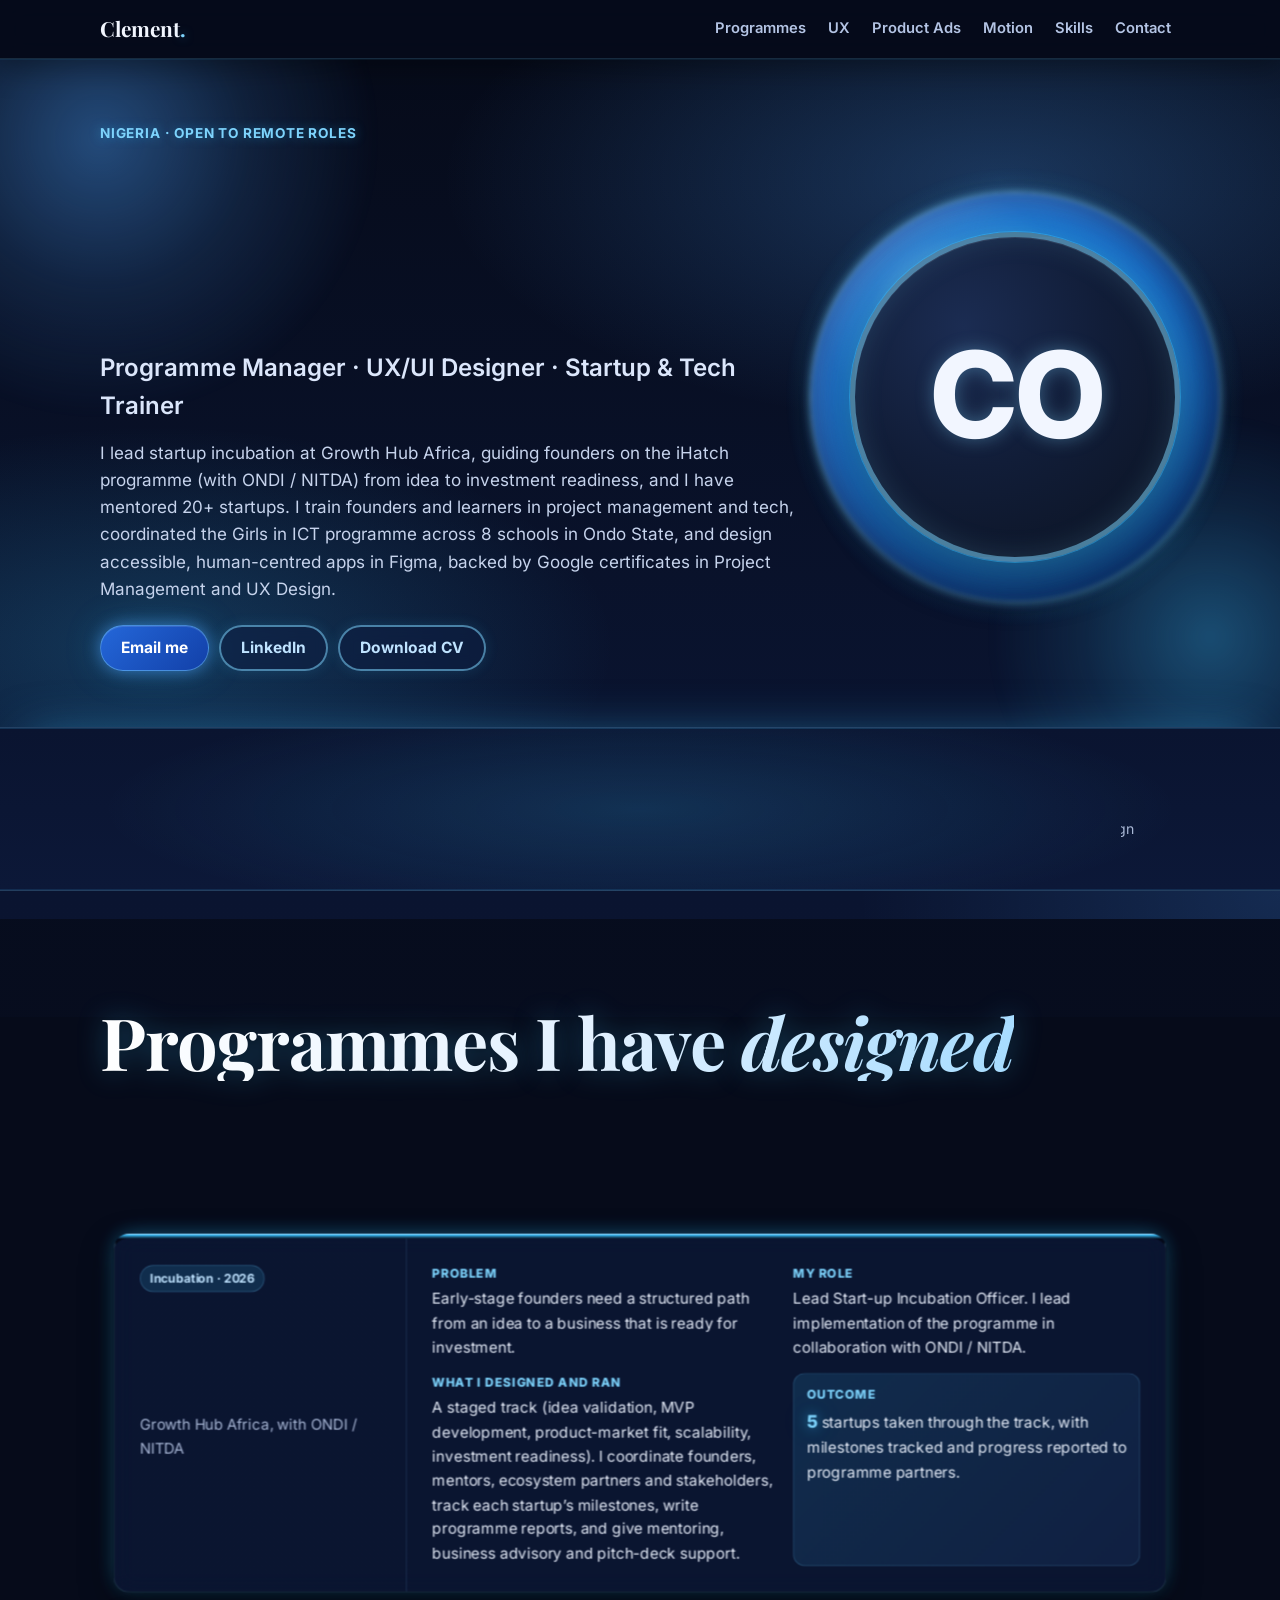
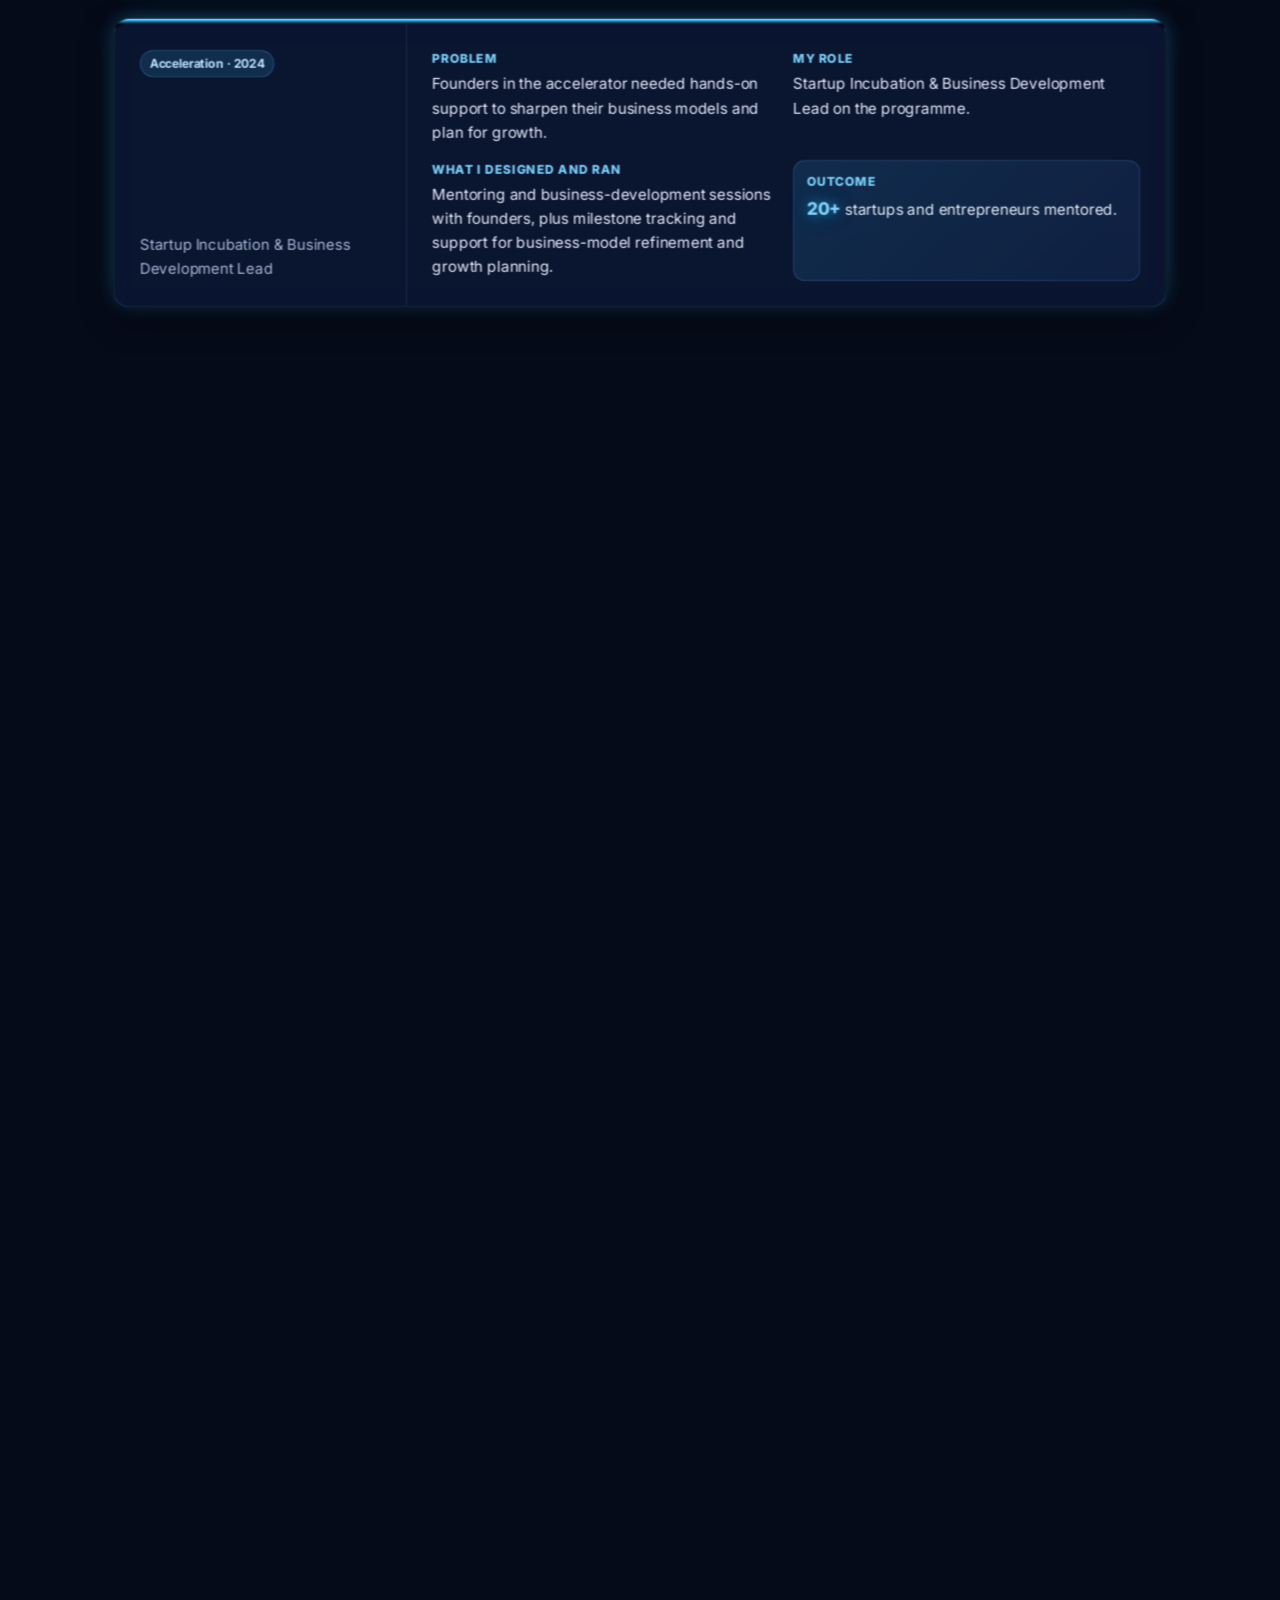
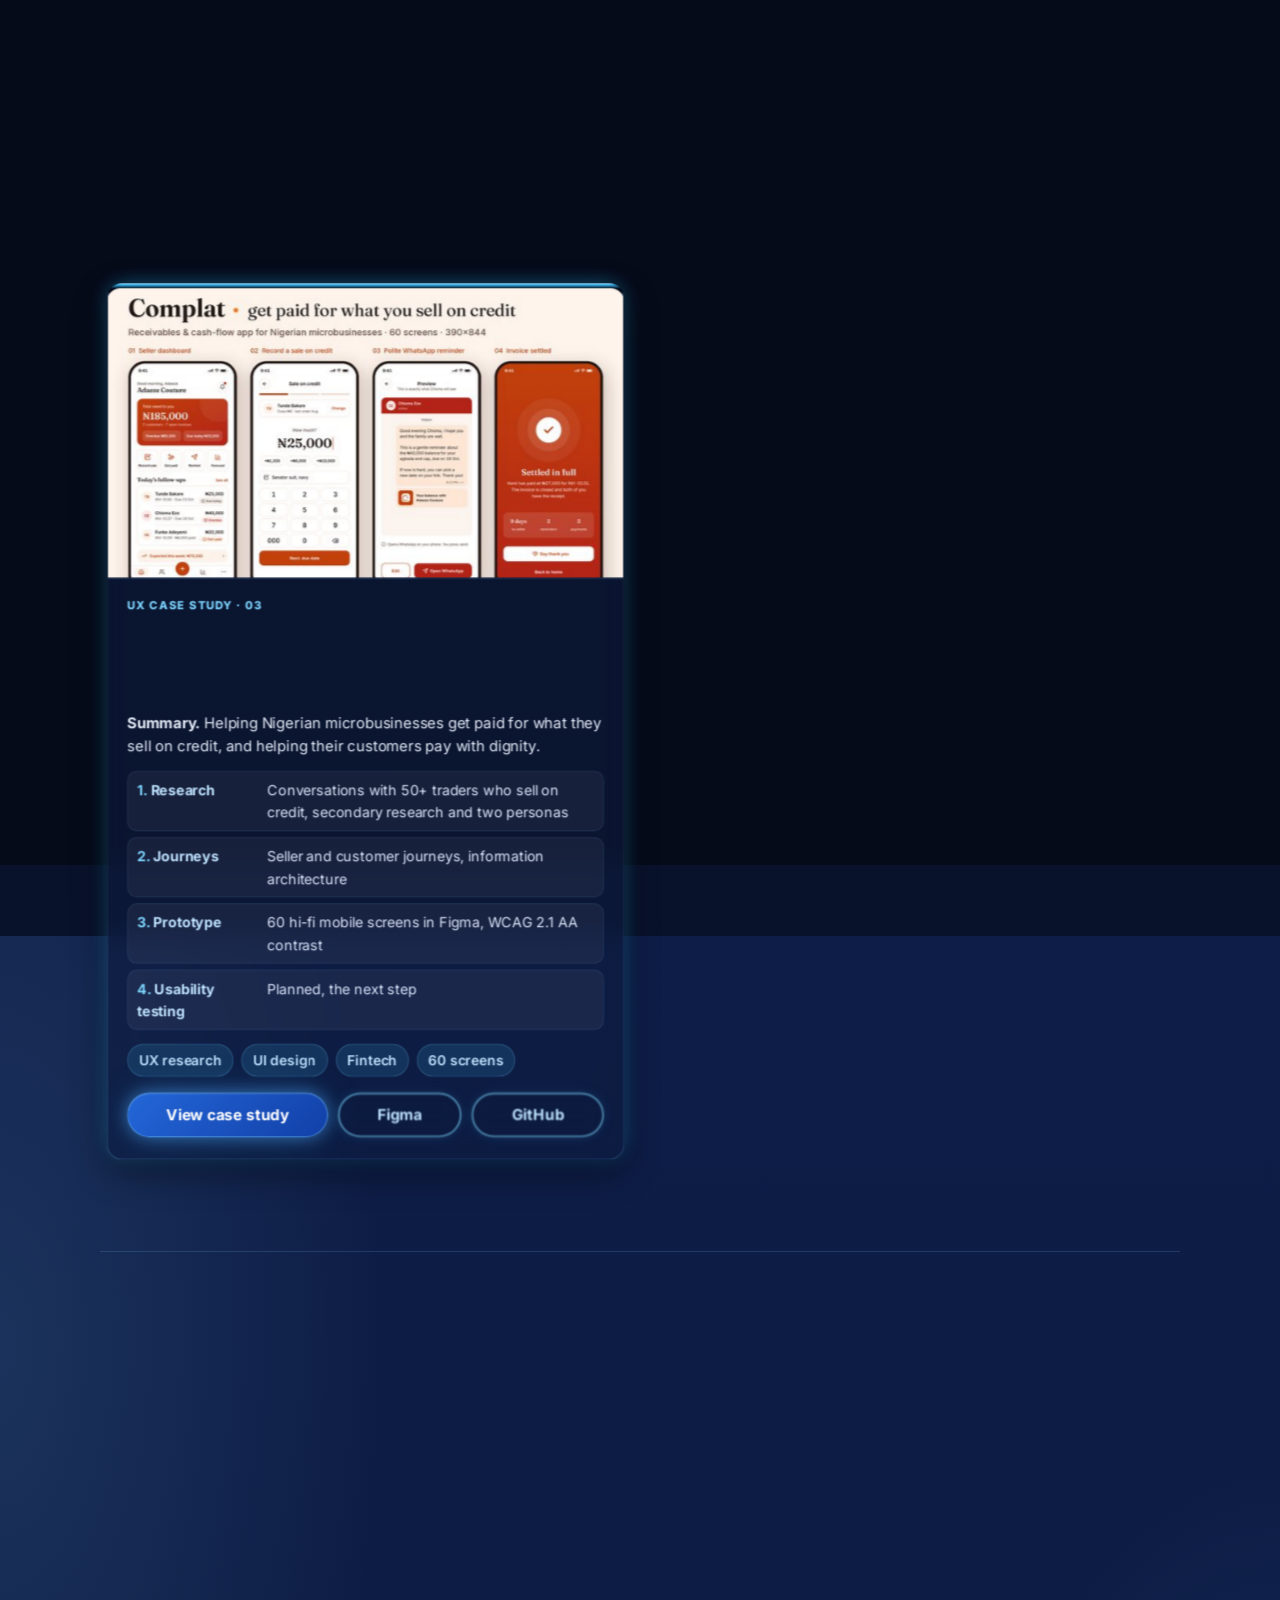
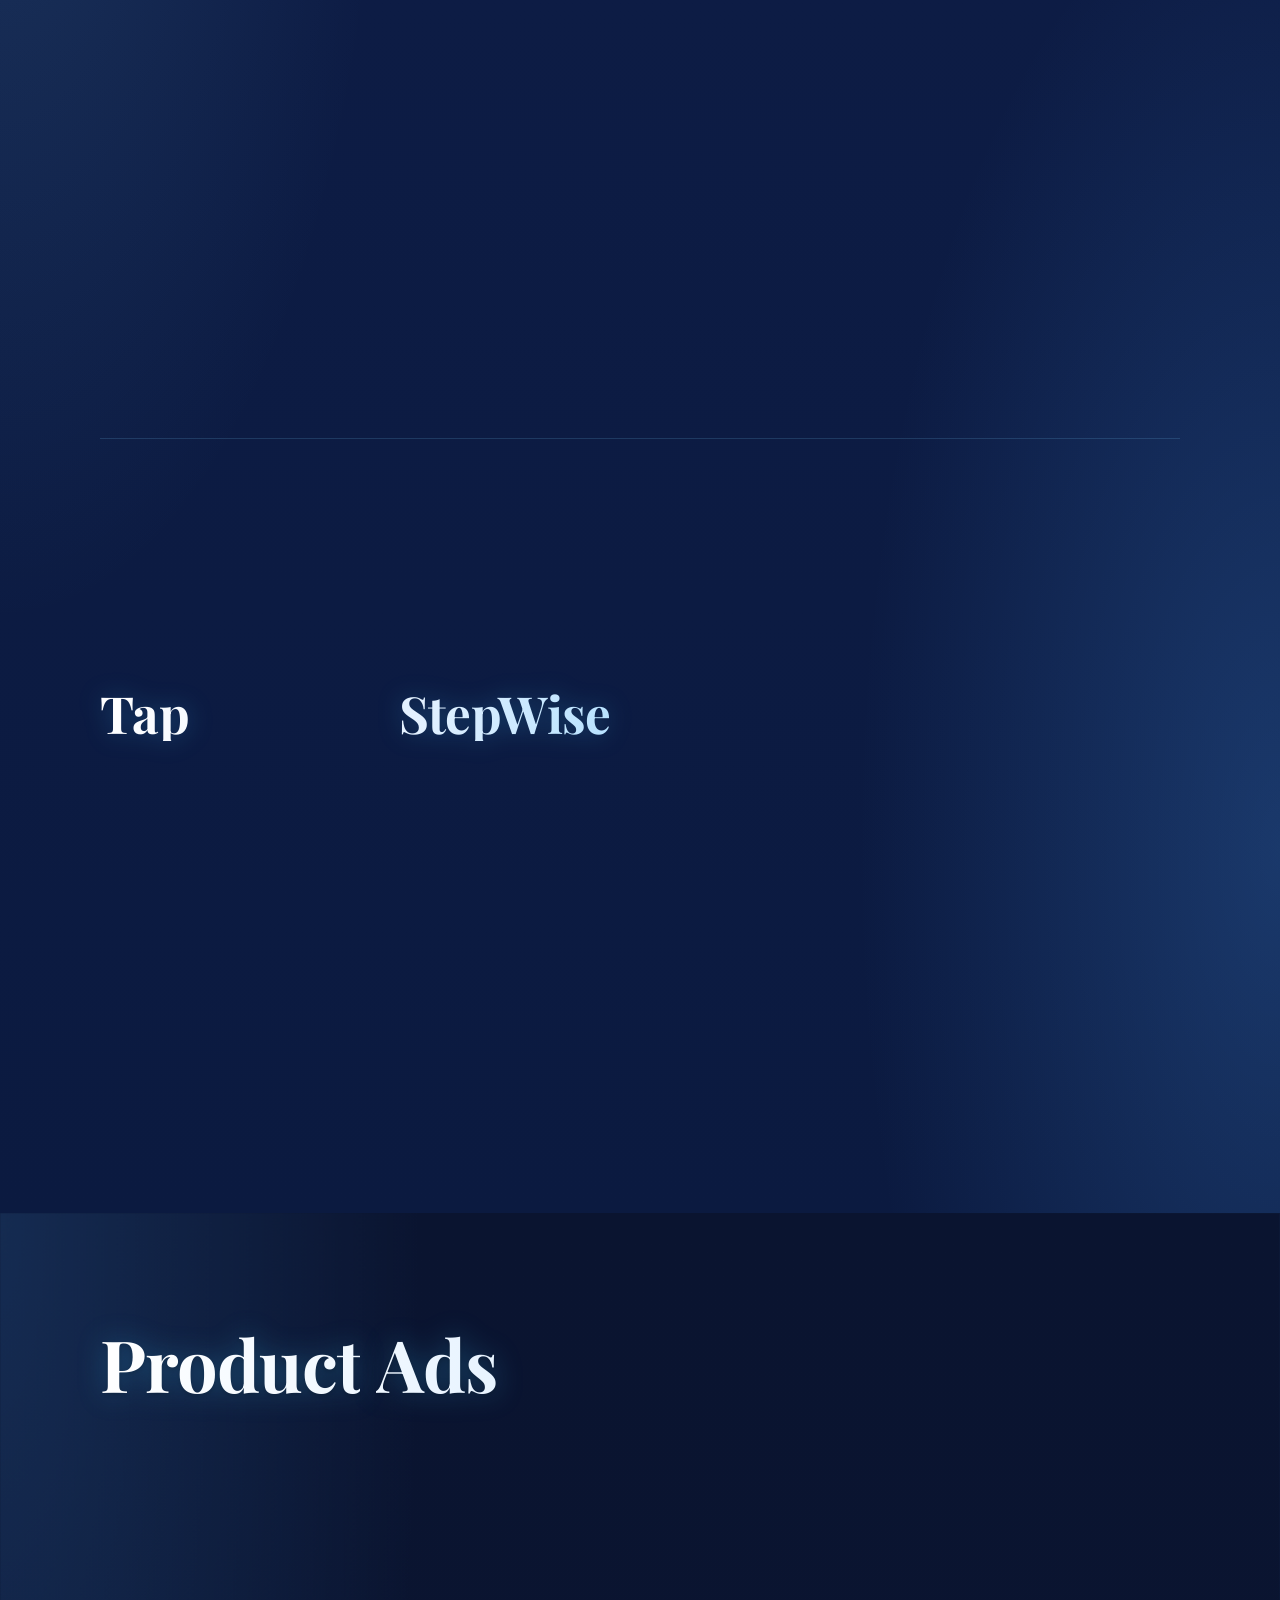
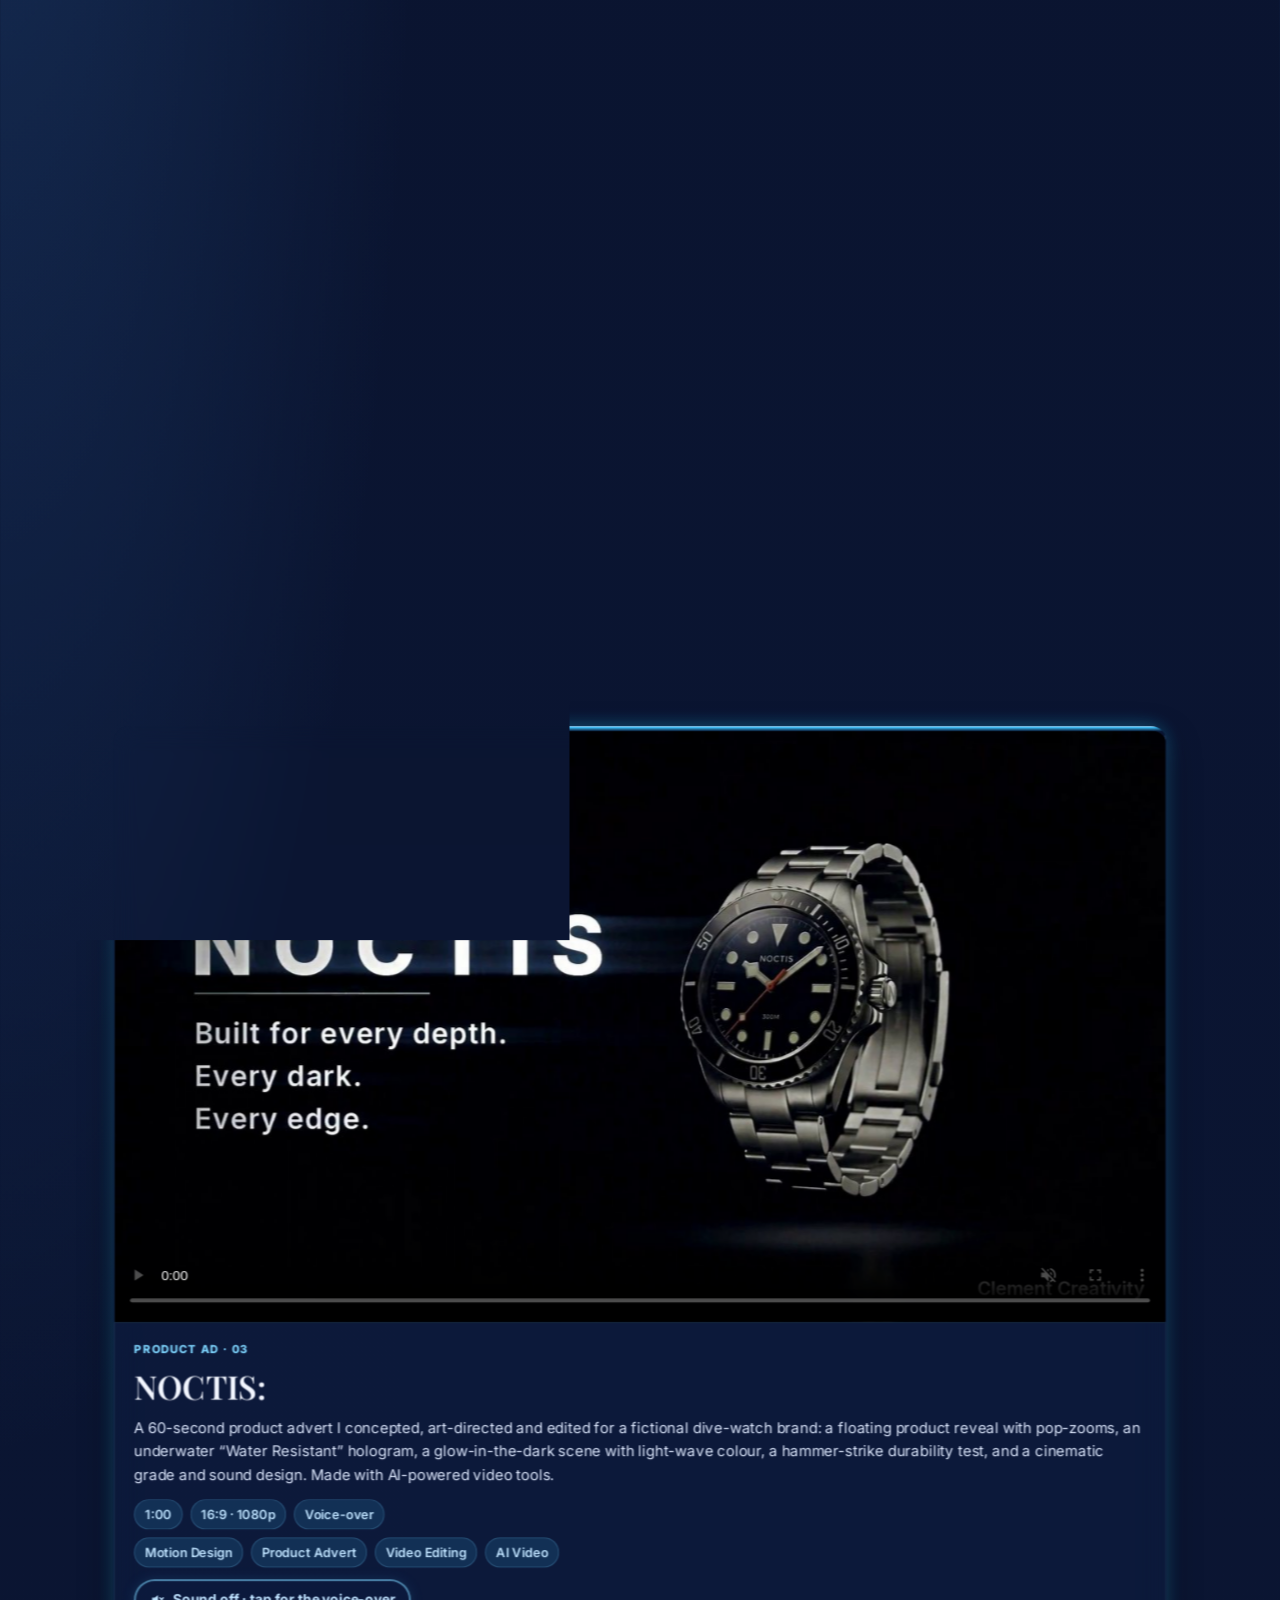
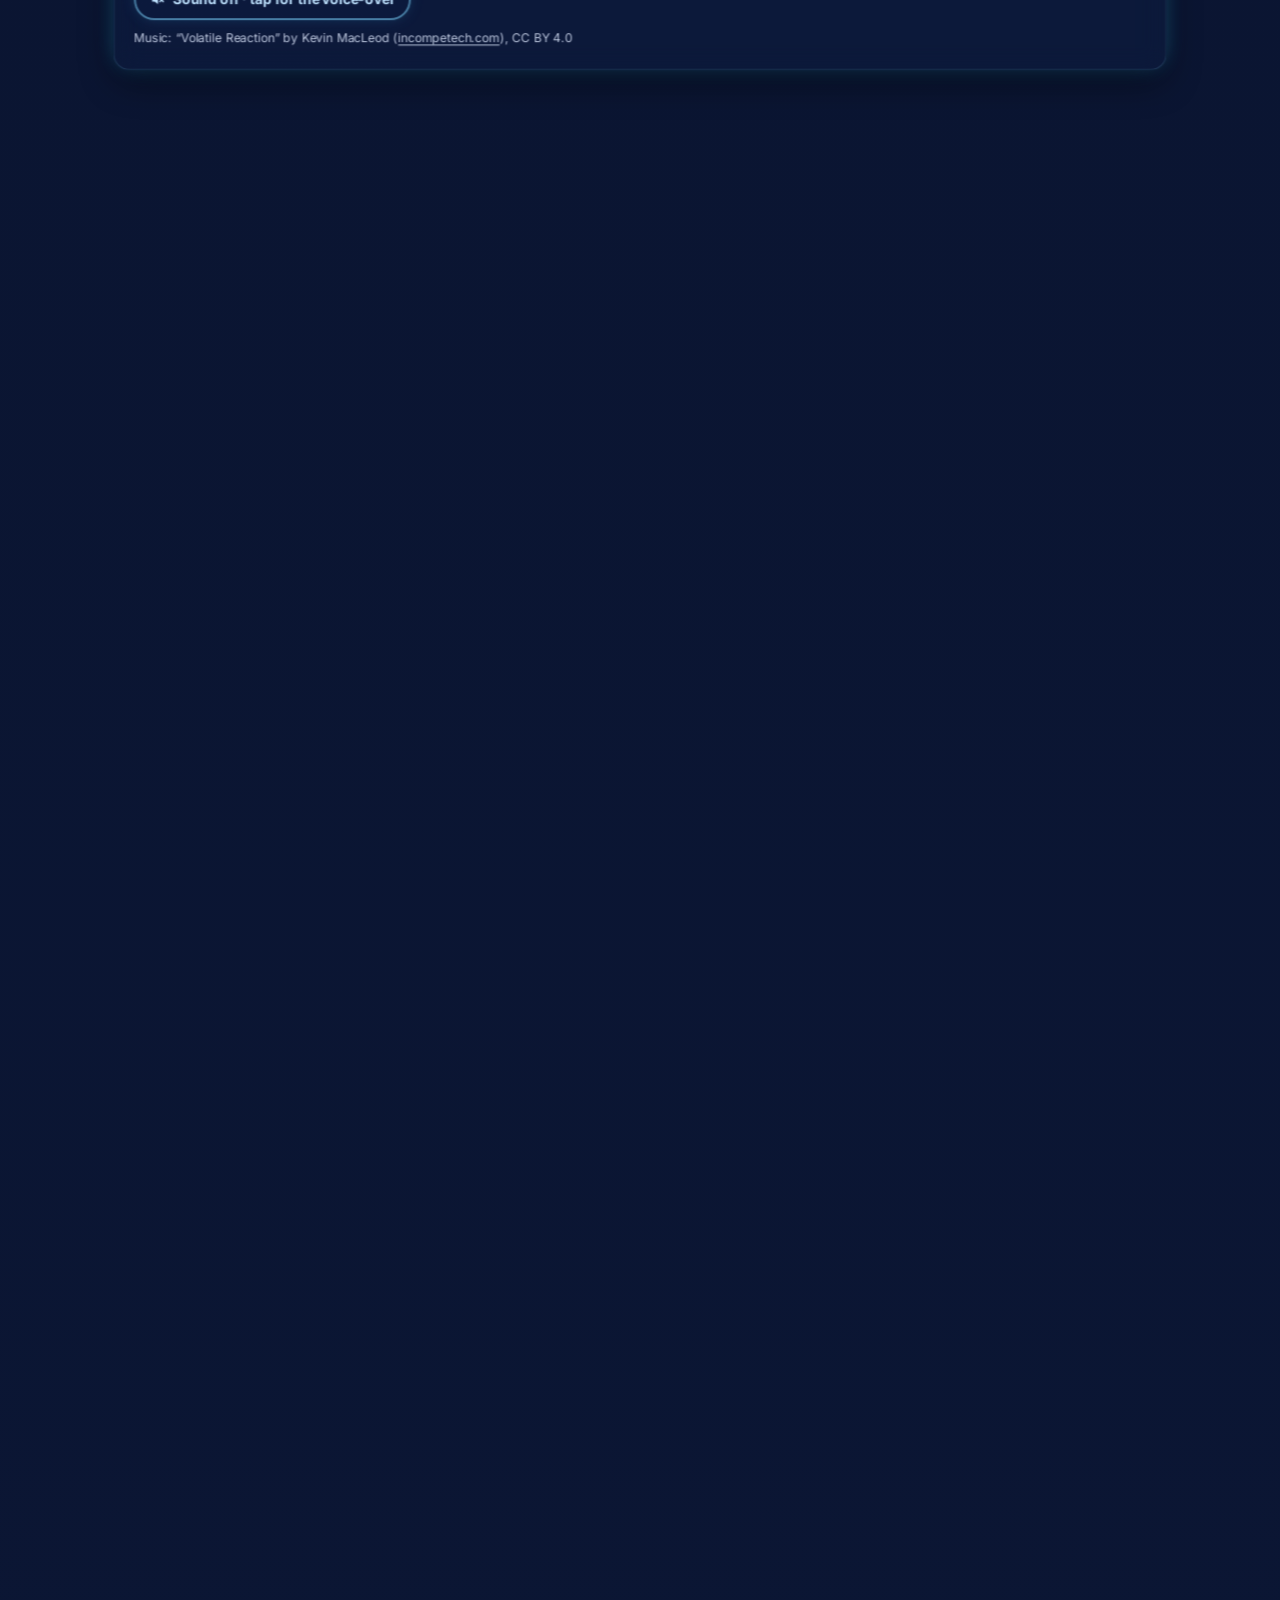
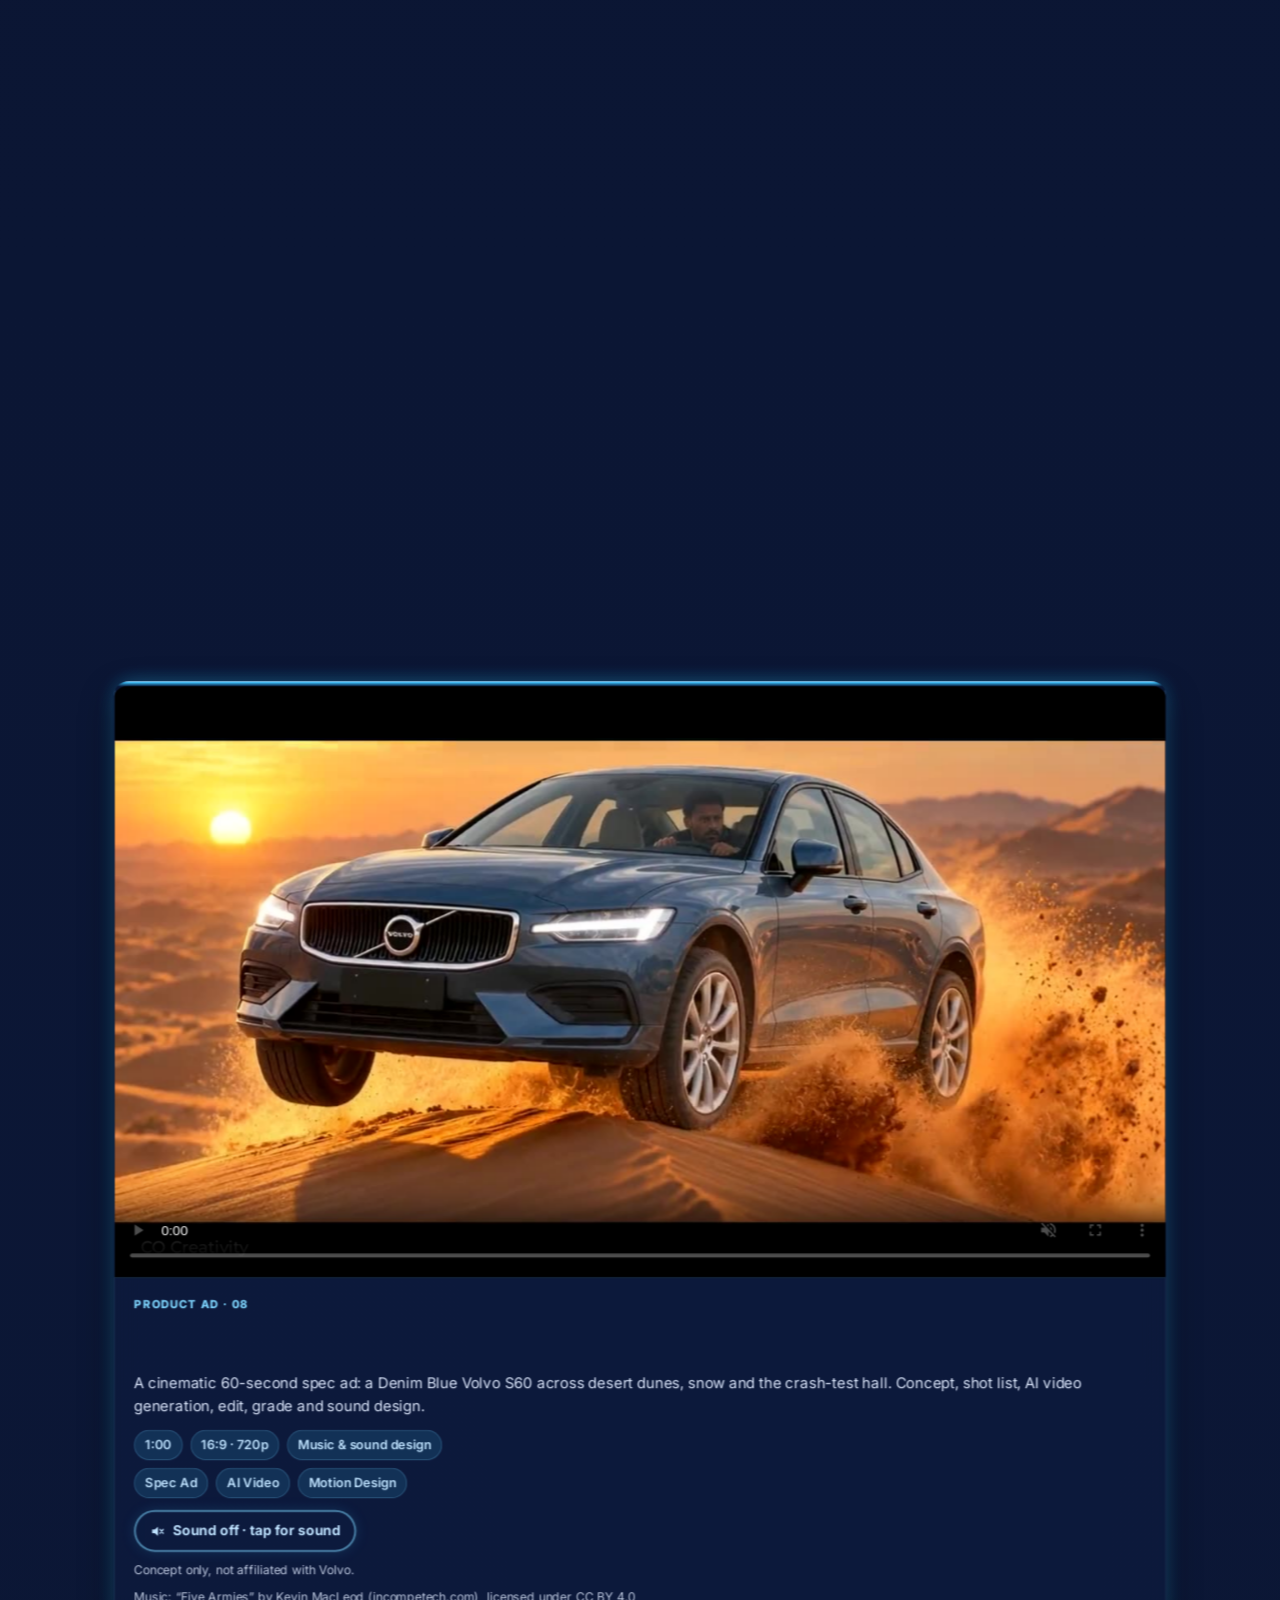
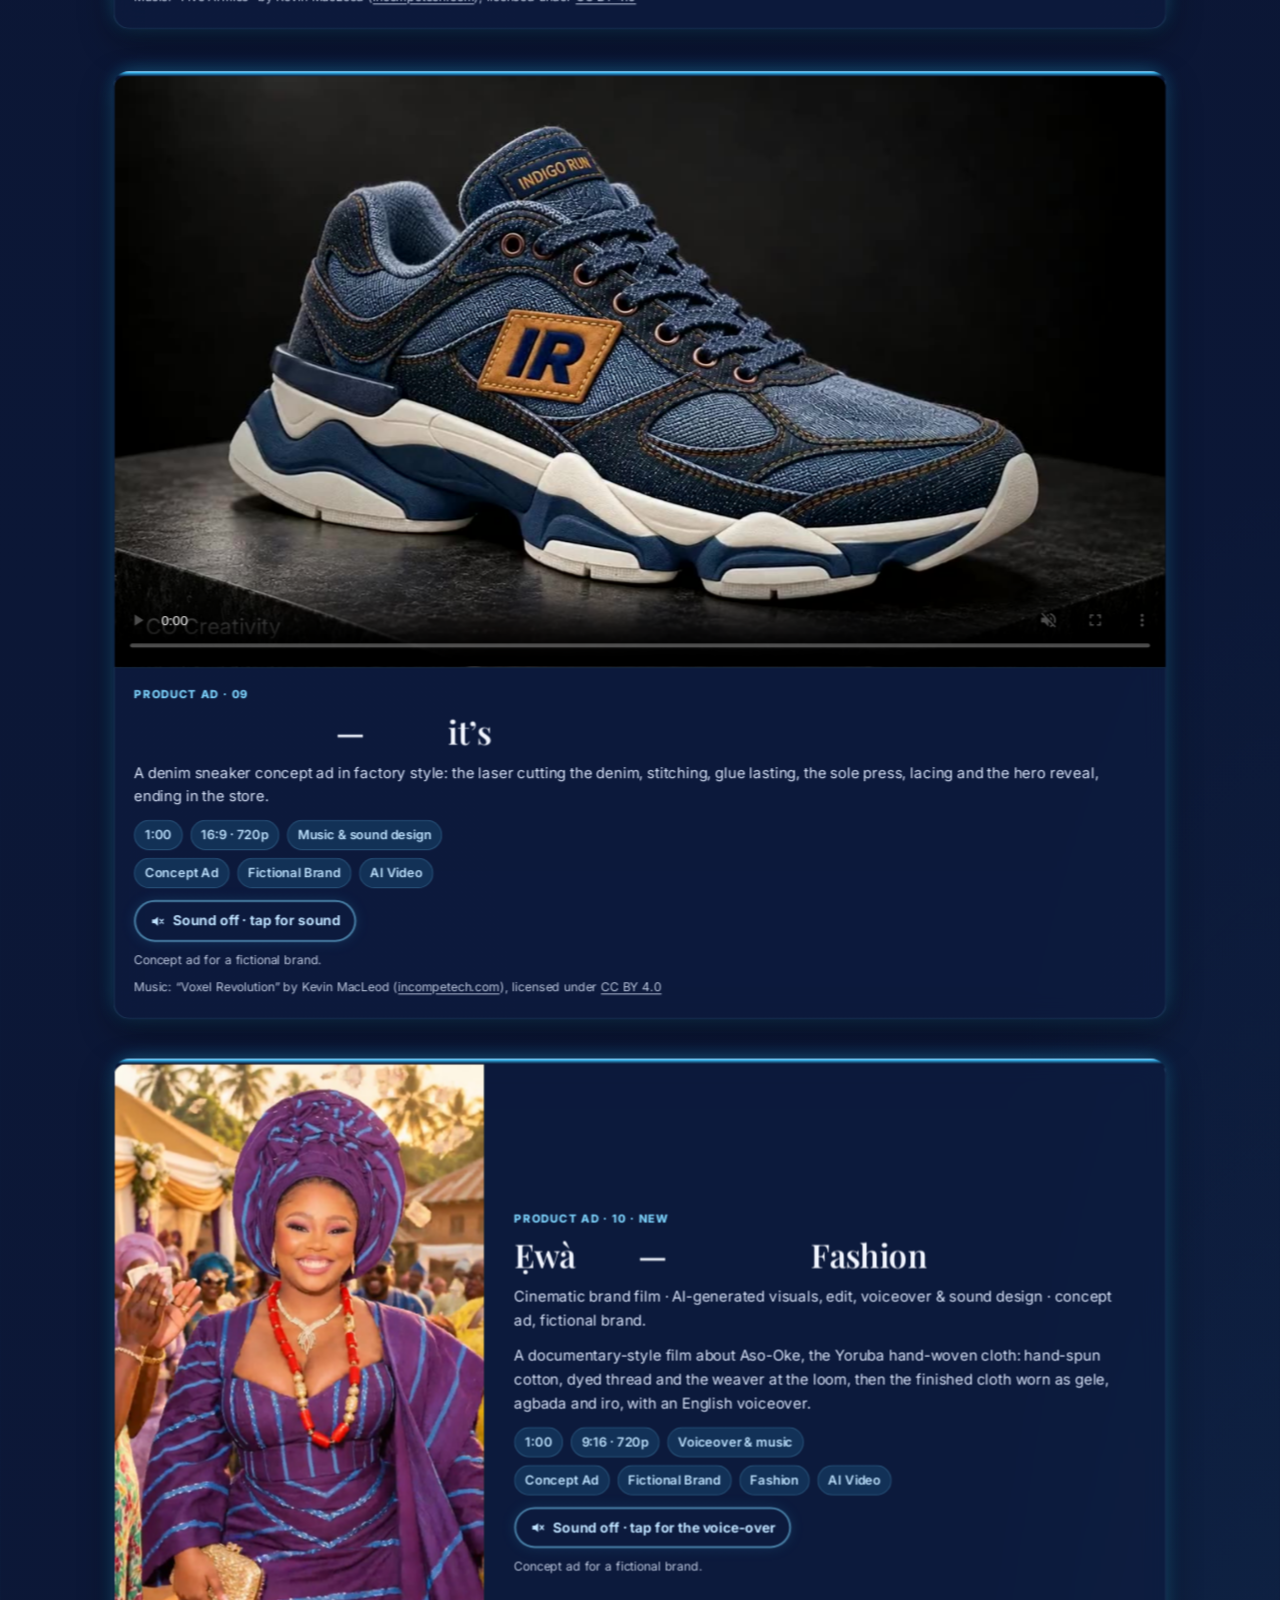
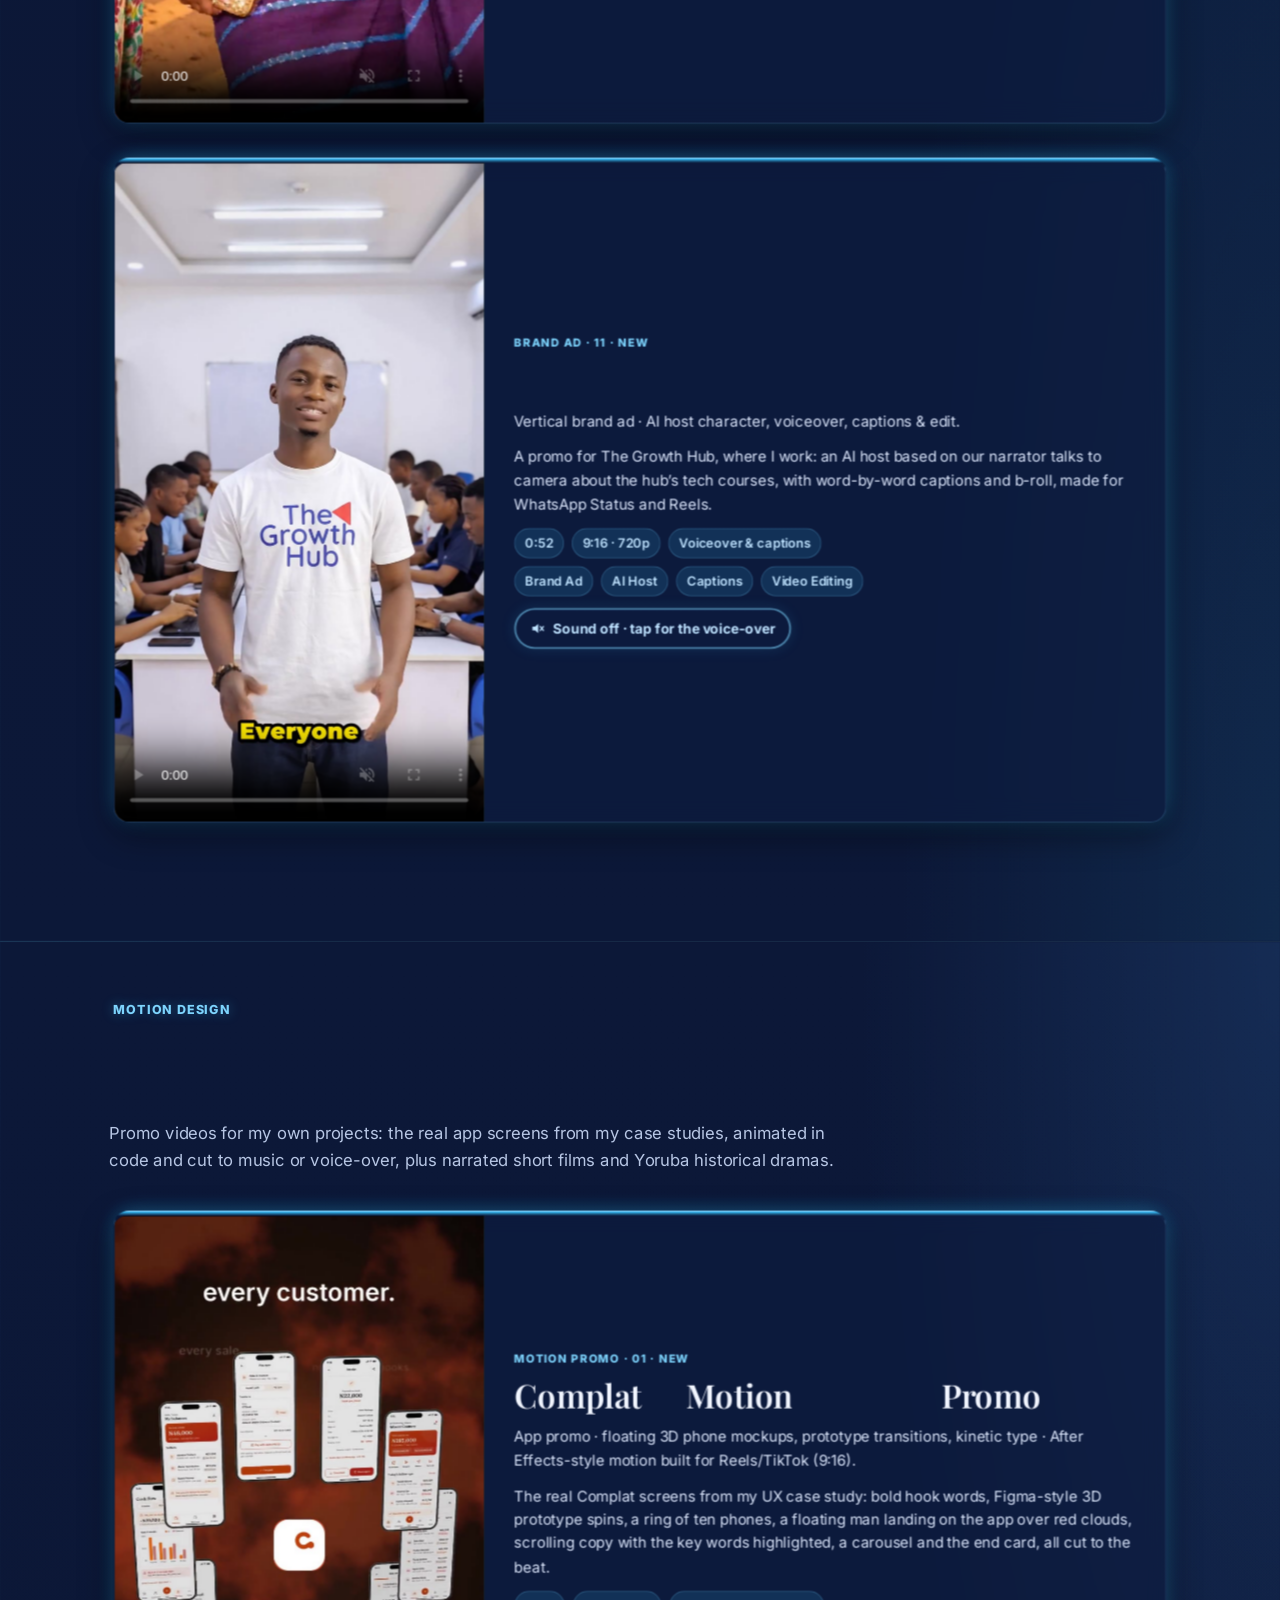
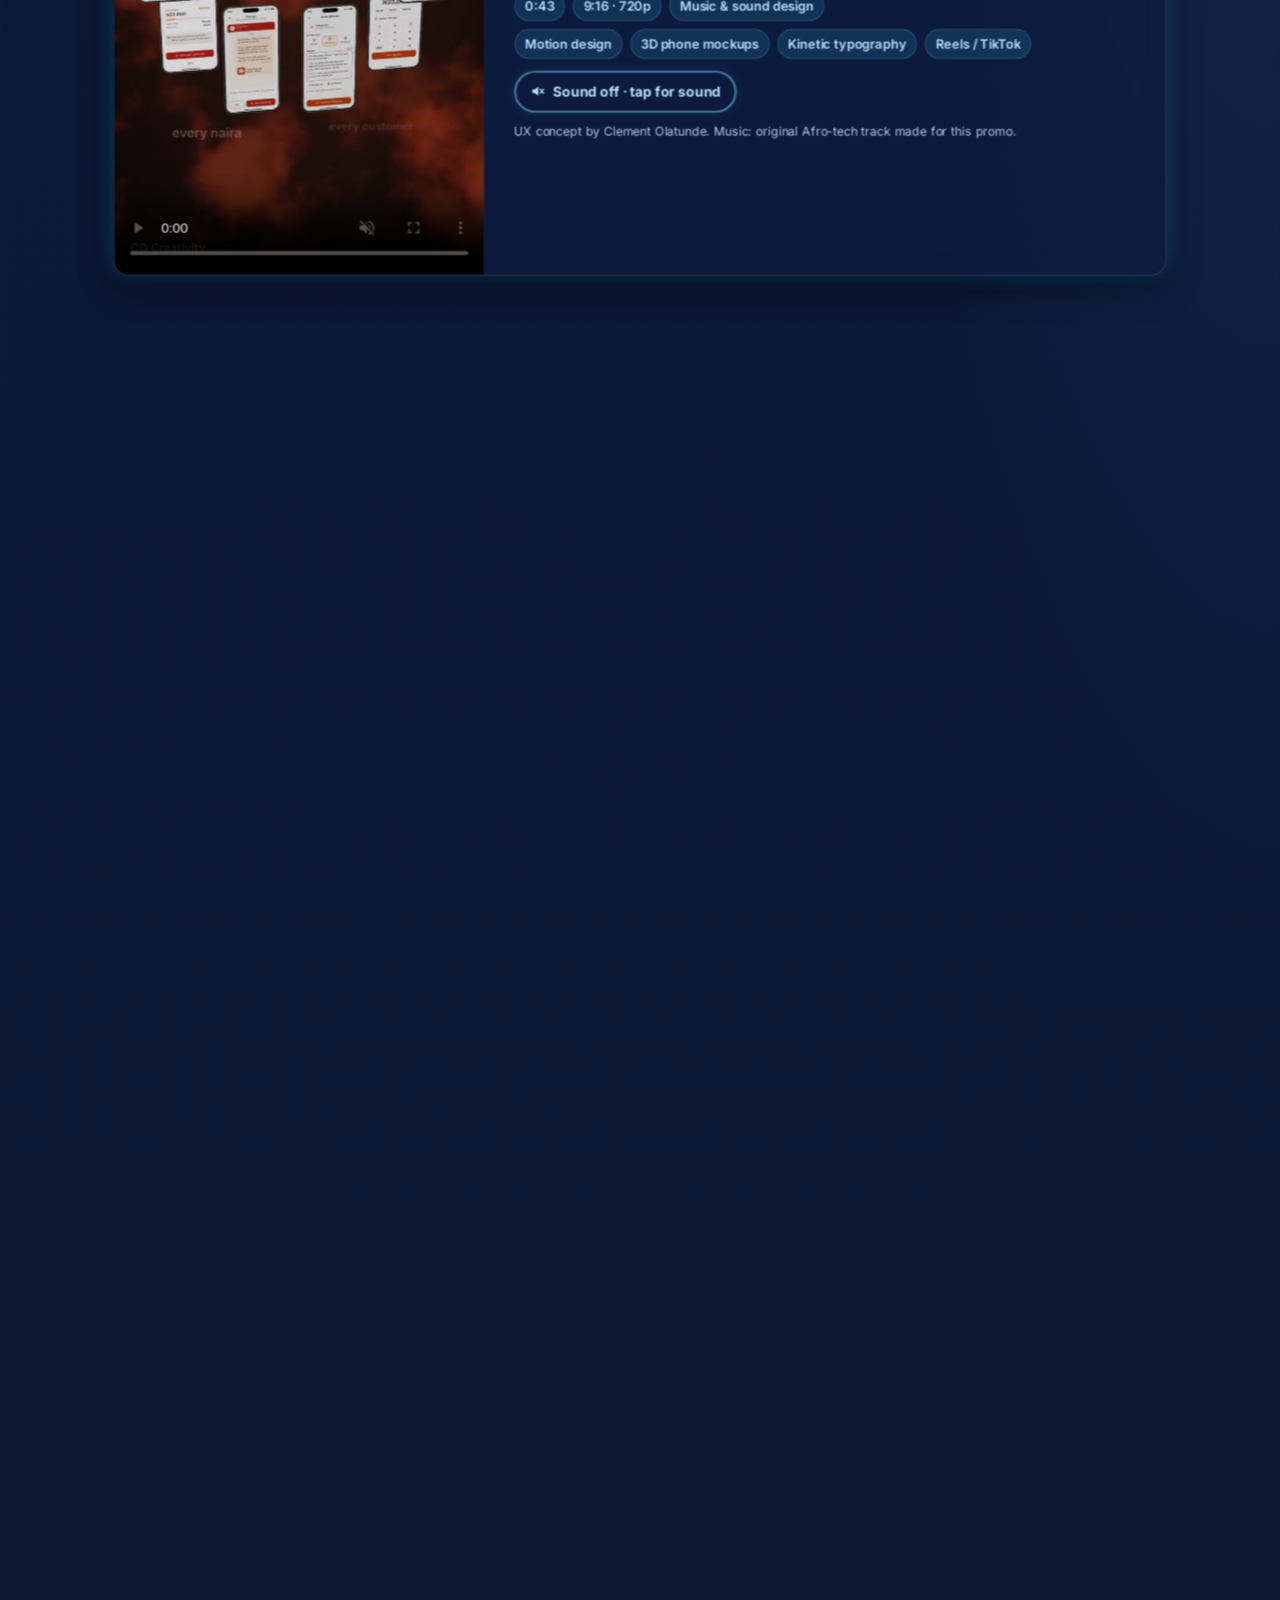
==== commit b15664ba: "Add AFONJA Part 1: The General and the Throne (Yoruba historical short film) to Motion Design" ====
--- a/index.html
+++ b/index.html
@@ -416,7 +416,7 @@
       <div class="wrap">
         <p class="eyebrow">Motion design</p>
         <h2 id="motion-h">Motion Design</h2>
-        <p class="section-intro">Promo videos for my own projects: the real app screens from my case studies, animated in code and cut to music or voice-over, plus a narrated short film.</p>
+        <p class="section-intro">Promo videos for my own projects: the real app screens from my case studies, animated in code and cut to music or voice-over, plus narrated short films and Yoruba historical dramas.</p>
         <div class="mg-grid">
           <article class="ux-card mg-card mg-card-wide mg-feature-9x16" id="complat-motion-promo">
             <div class="mg-media mg-9x16">
@@ -523,6 +523,21 @@
               <p class="mg-credit" data-part-credit="1">Part 1 music: &ldquo;Kumasi Groove&rdquo; and &ldquo;Drums of the Deep&rdquo; by Kevin MacLeod (<a href="https://incompetech.com">incompetech.com</a>), licensed under <a href="https://creativecommons.org/licenses/by/4.0/">CC BY 4.0</a>.</p>
               <p class="mg-credit" data-part-credit="2" hidden>Part 2 &middot; Lead voice: Clement Olatunde. Music: &ldquo;Five Armies&rdquo; and &ldquo;Drums of the Deep&rdquo; by Kevin MacLeod (<a href="https://incompetech.com">incompetech.com</a>), licensed under <a href="https://creativecommons.org/licenses/by/4.0/">CC BY 4.0</a>. Sound effects from <a href="https://freesound.org">freesound.org</a> (CC0).</p>
               <p class="mg-credit" data-part-credit="3" hidden>Part 3 music: &ldquo;Drums of the Deep&rdquo; and &ldquo;Five Armies&rdquo; by Kevin MacLeod (<a href="https://incompetech.com">incompetech.com</a>), licensed under <a href="https://creativecommons.org/licenses/by/4.0/">CC BY 4.0</a>. Sound effects from <a href="https://freesound.org">freesound.org</a> (CC0). A dramatisation: historically, Kurunmi died in 1861 during the war.</p>
+            </div>
+          </article>
+
+          <article class="ux-card mg-card mg-card-wide" id="afonja-part1">
+            <div class="mg-media mg-16x9">
+              <video class="mg-video" controls muted playsinline preload="metadata" poster="media/motion/afonja-part1-16x9-poster.jpg" width="1920" height="1080" aria-label="AFONJA: The Betrayal of Ilorin, Part 1, The General and the Throne. Yoruba historical drama, 16:9, Yoruba dialogue with English subtitles" data-voiced="1"><source src="media/motion/afonja-part1-16x9.mp4" type="video/mp4"></video>
+            </div>
+            <div class="ux-body">
+              <p class="eyebrow">Short film &middot; Yoruba &middot; Part 1 of 5 &middot; New</p>
+              <h3>AFONJA: The Betrayal of Ilorin &mdash; Part 1: The General and the Throne</h3>
+              <p class="mg-desc">&Agrave;f&#7885;&#768;nj&aacute;, the &#7884;&#768;y&#7885;&#769; general, breaks from Al&aacute;&agrave;fin Aole and opens Ilorin to &#7778;&#7865;&#769;h&ugrave; &Agrave;l&iacute;m&igrave;. An AI-generated historical drama, all in Yoruba with English subtitles. Directed and edited by me with AI-generated visuals, Yoruba voices, lip-sync and sound design.</p>
+              <ul class="chips mg-meta" aria-label="Format"><li>5:01</li><li>16:9 &middot; 1080p</li><li>Yoruba &middot; English subtitles</li></ul>
+              <ul class="chips mg-meta" aria-label="Tags" style="margin-top:8px"><li>Short Film</li><li>Yoruba History</li><li>Storytelling</li><li>AI Video</li></ul>
+              <button class="mg-sound" type="button" aria-pressed="false"><svg class="mg-ic" viewBox="0 0 24 24" width="16" height="16" aria-hidden="true" focusable="false"><path d="M4 9v6h4l5 4V5L8 9H4z" fill="currentColor"/><path d="M16 9l5 6M21 9l-5 6" stroke="currentColor" stroke-width="2" stroke-linecap="round" fill="none"/></svg><span>Sound off &middot; tap for the voice-over</span></button>
+              <p class="mg-credit">Part 1 of a five-part series. A dramatisation: the dialogue is reconstructed and the film compresses time (Aole died c.&nbsp;1796; &Agrave;l&iacute;m&igrave; came to Ilorin c.&nbsp;1817).</p>
             </div>
           </article>
         </div>
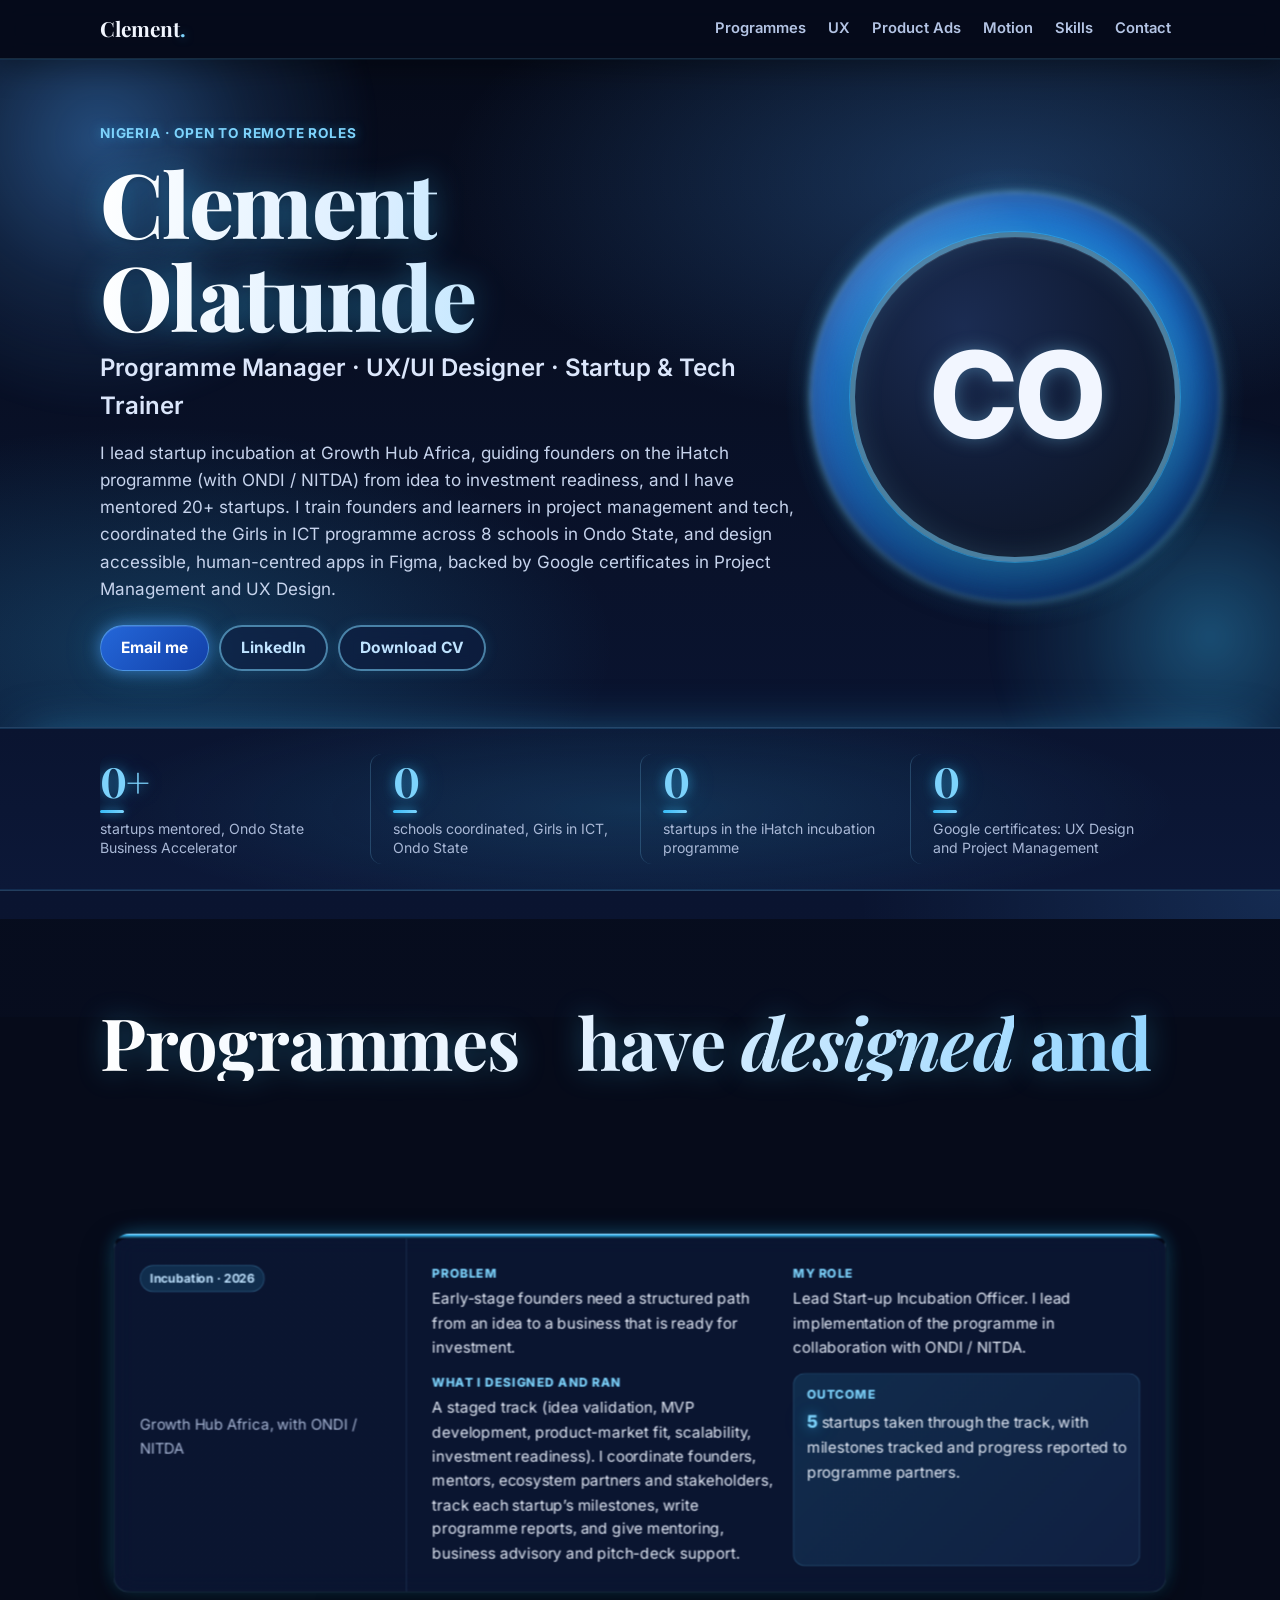
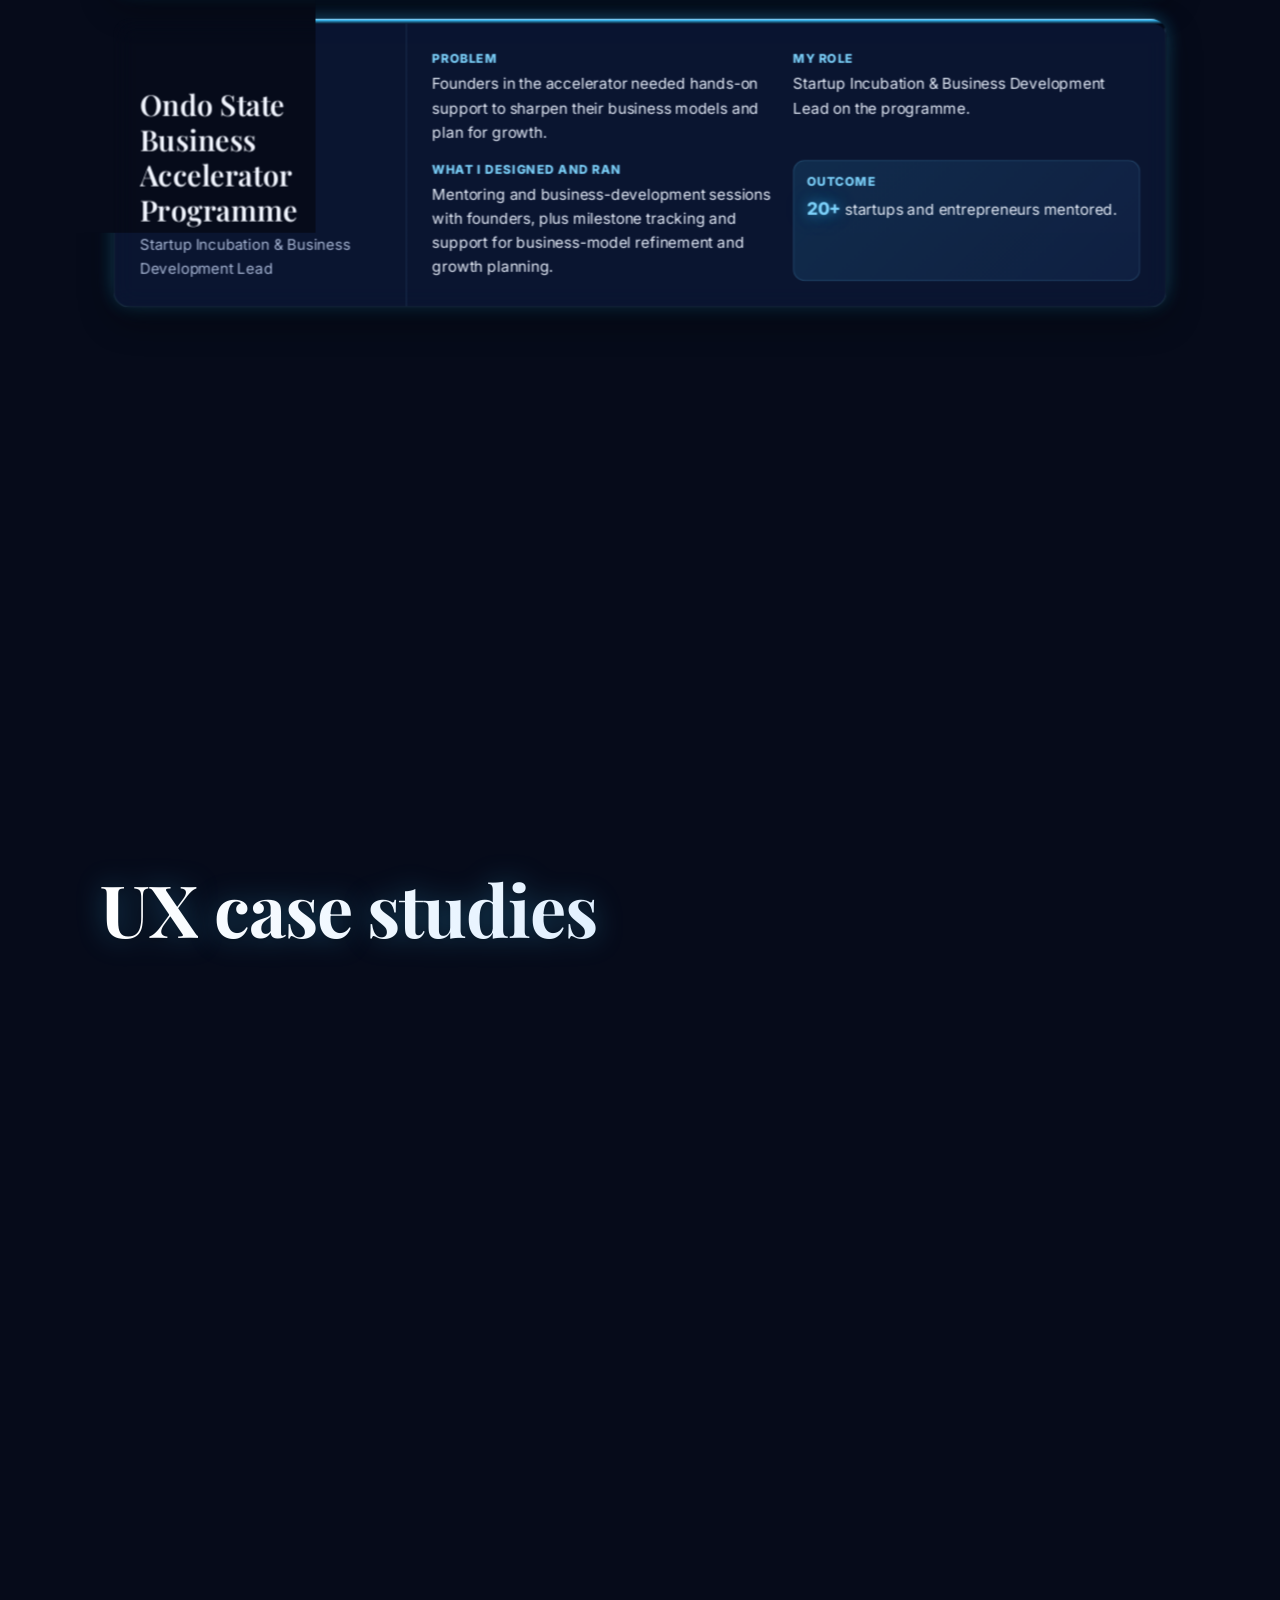
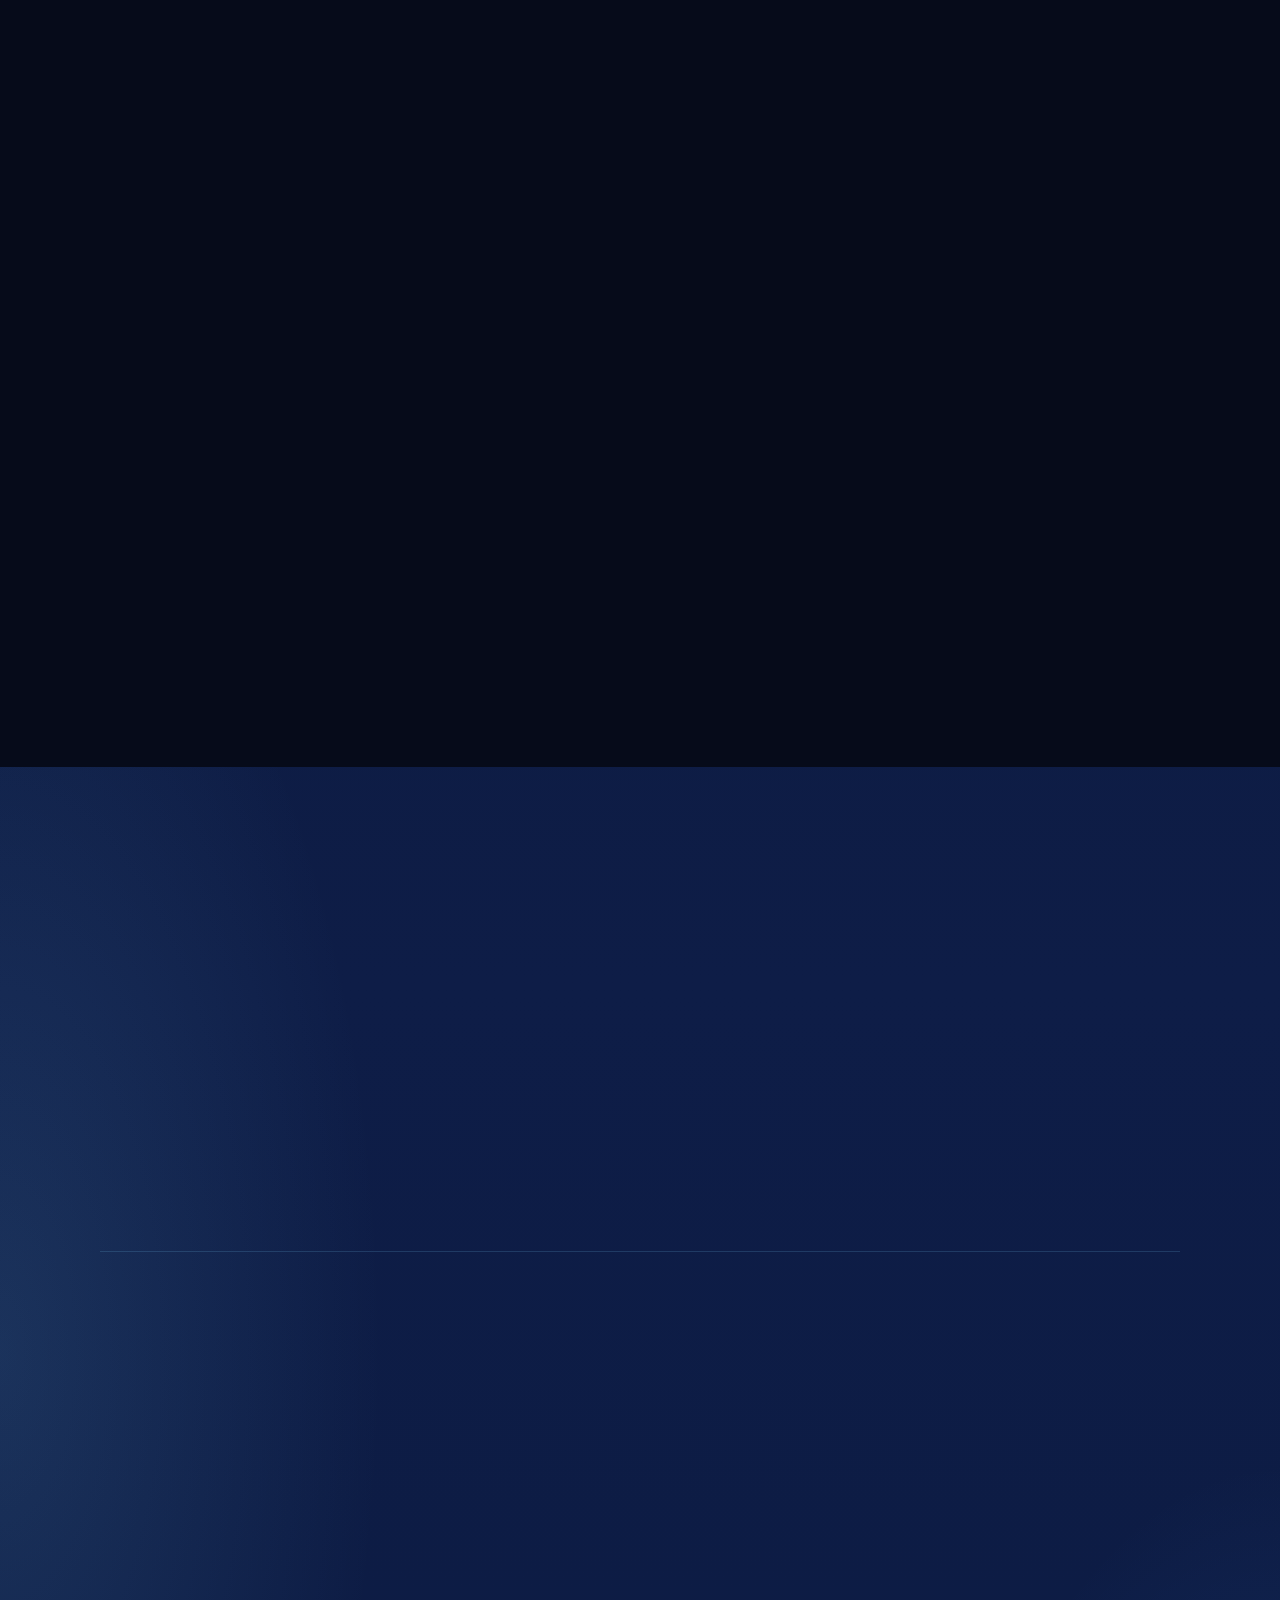
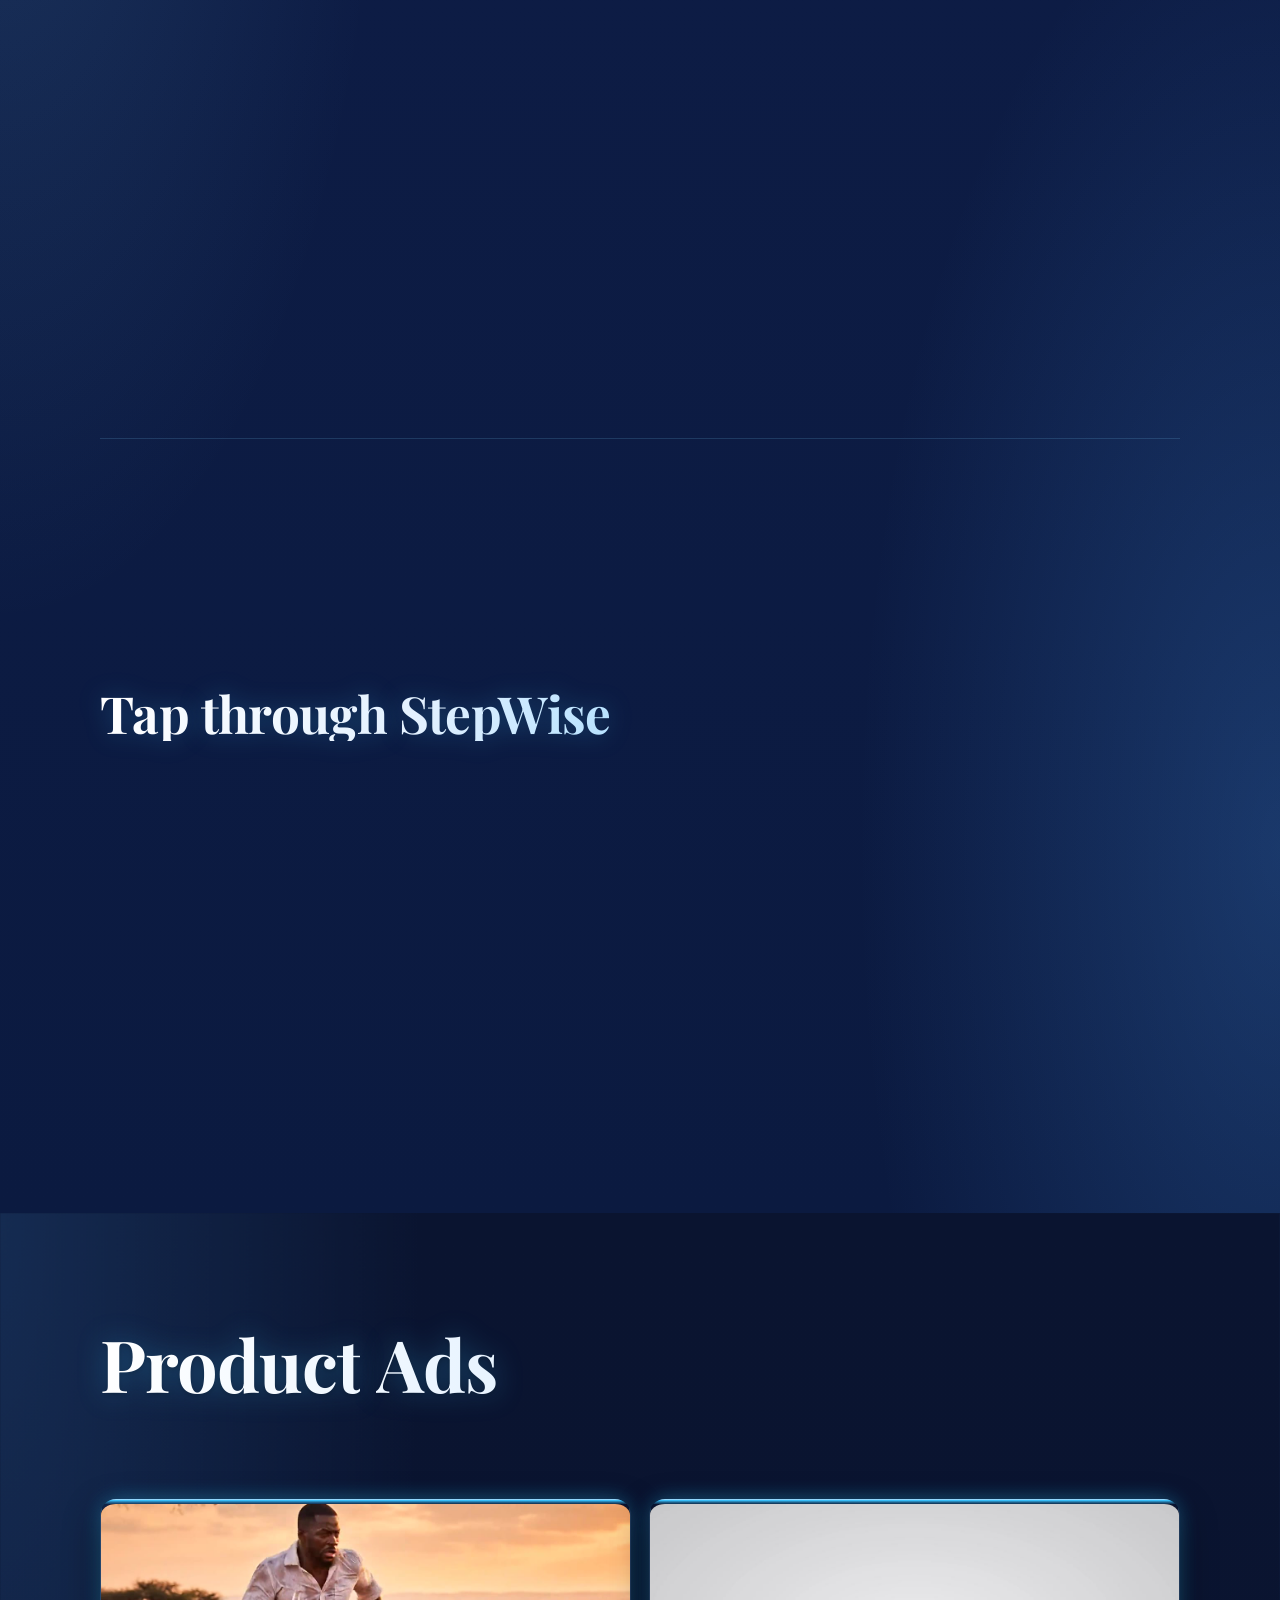
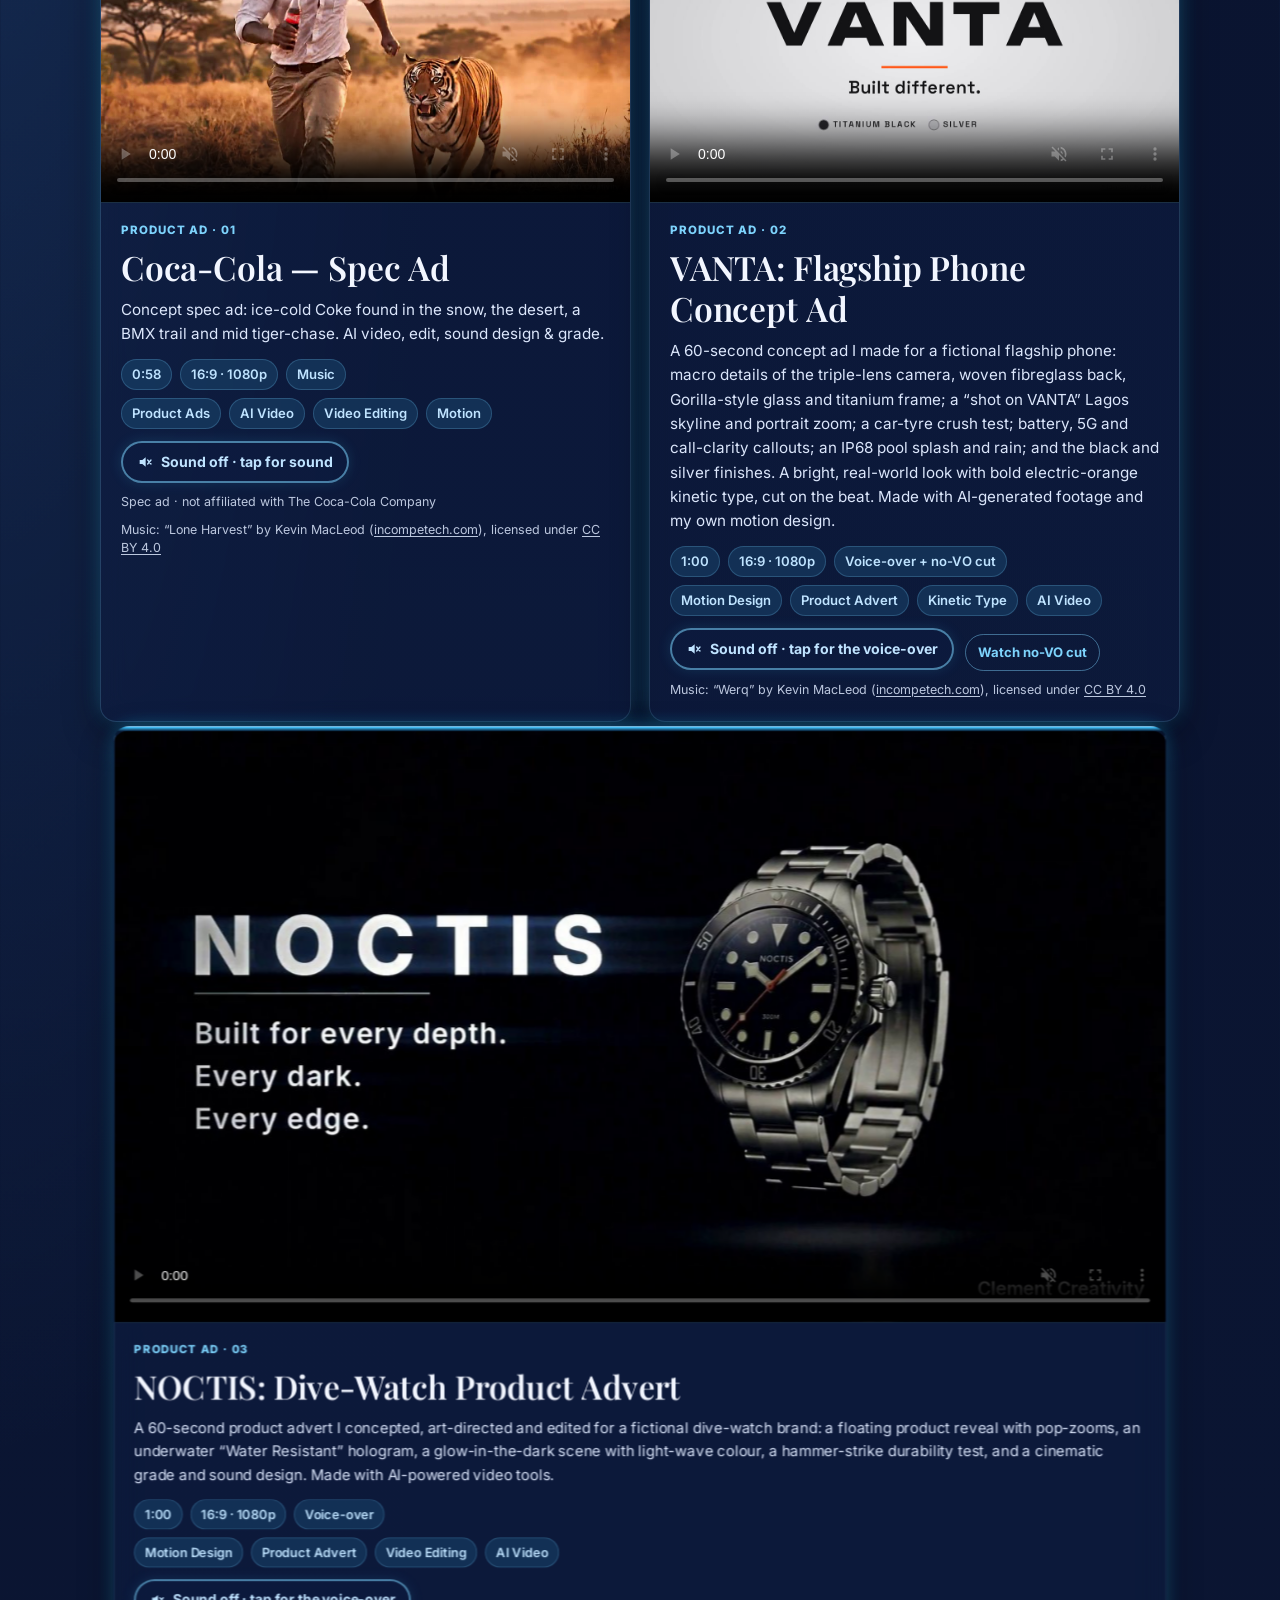
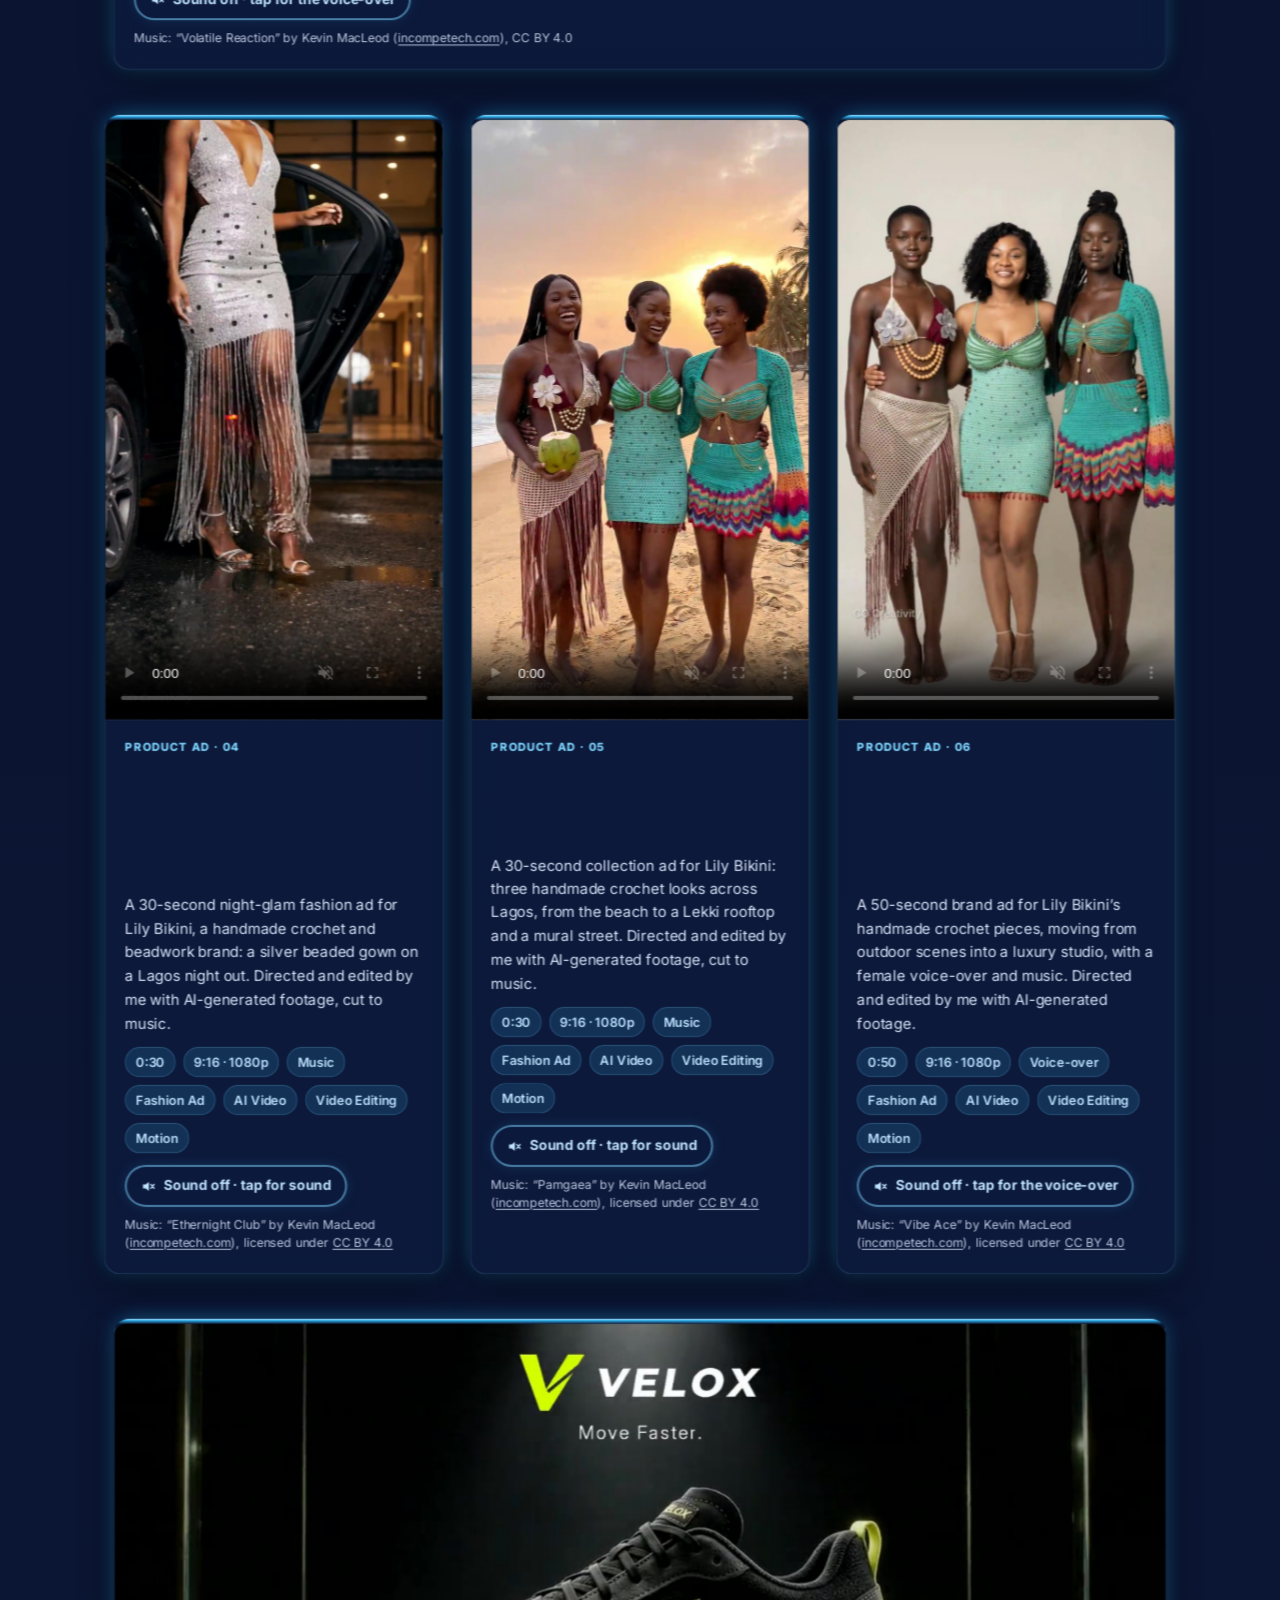
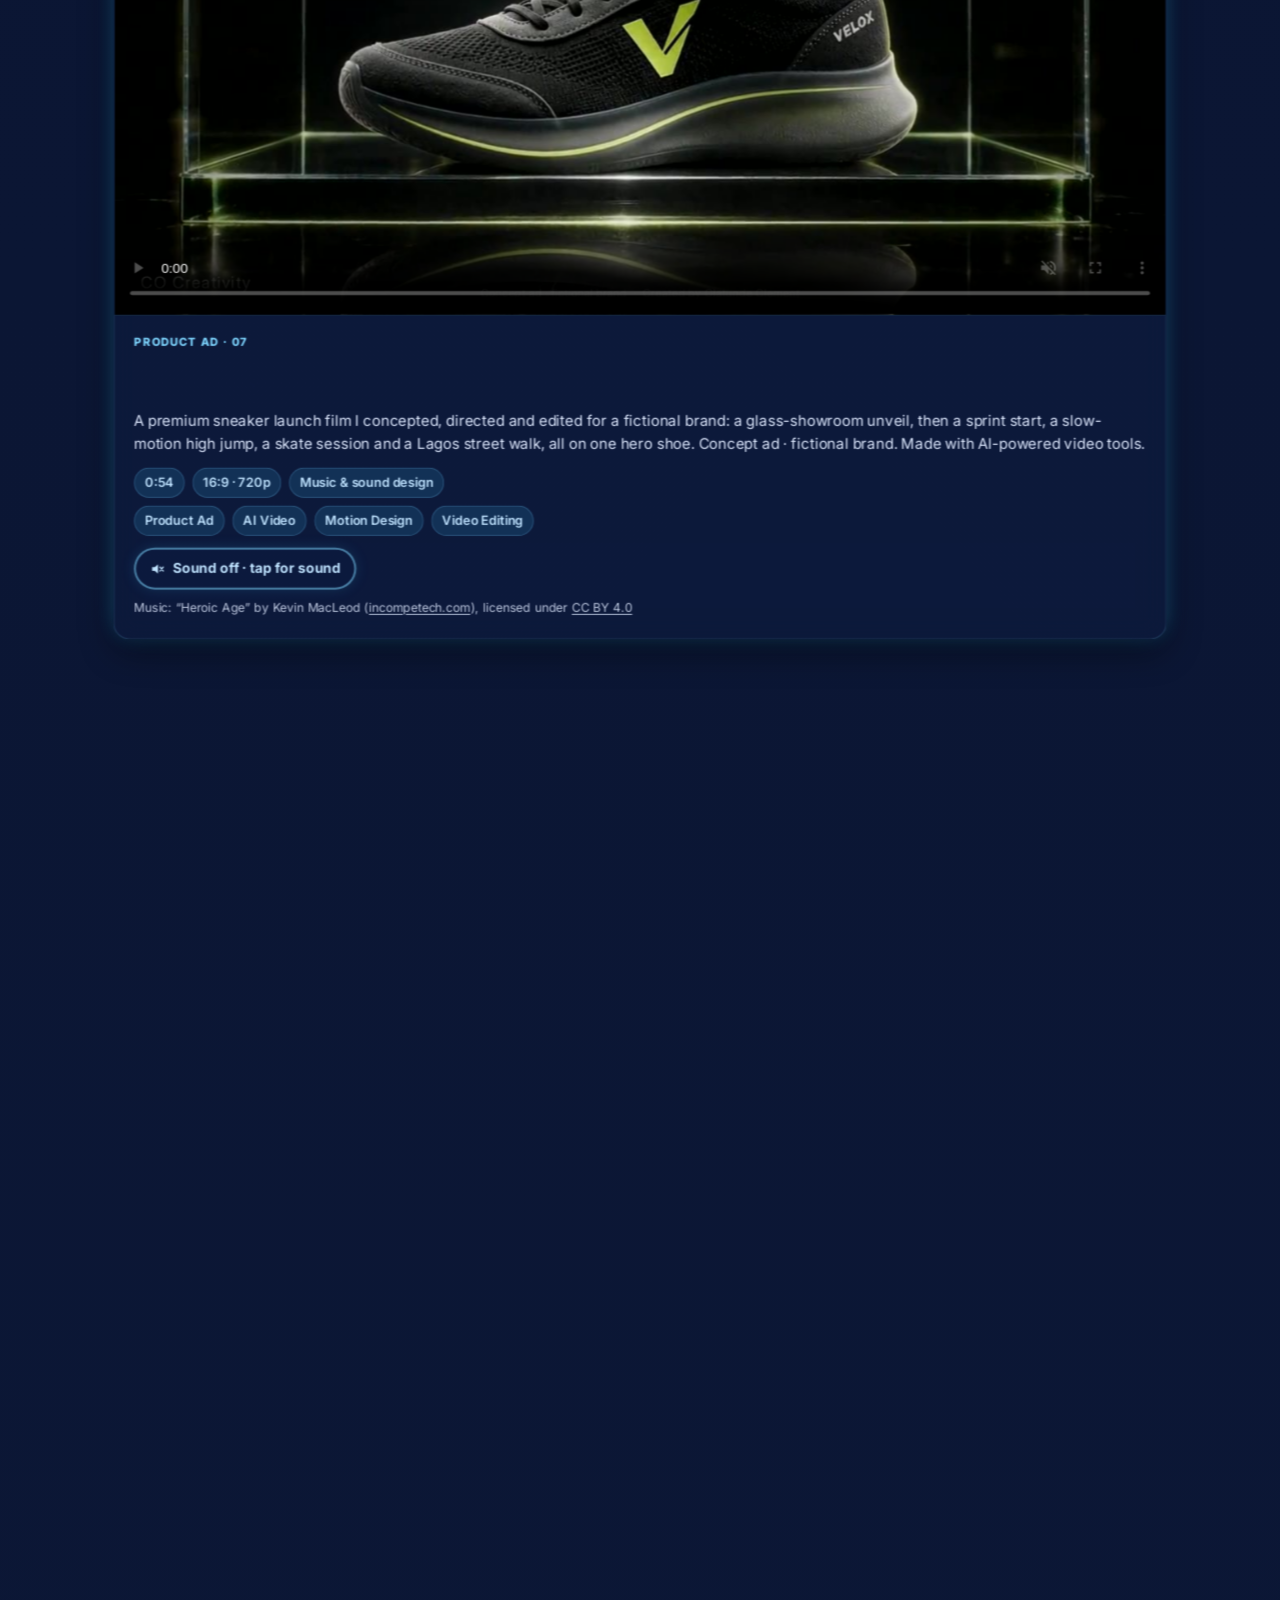
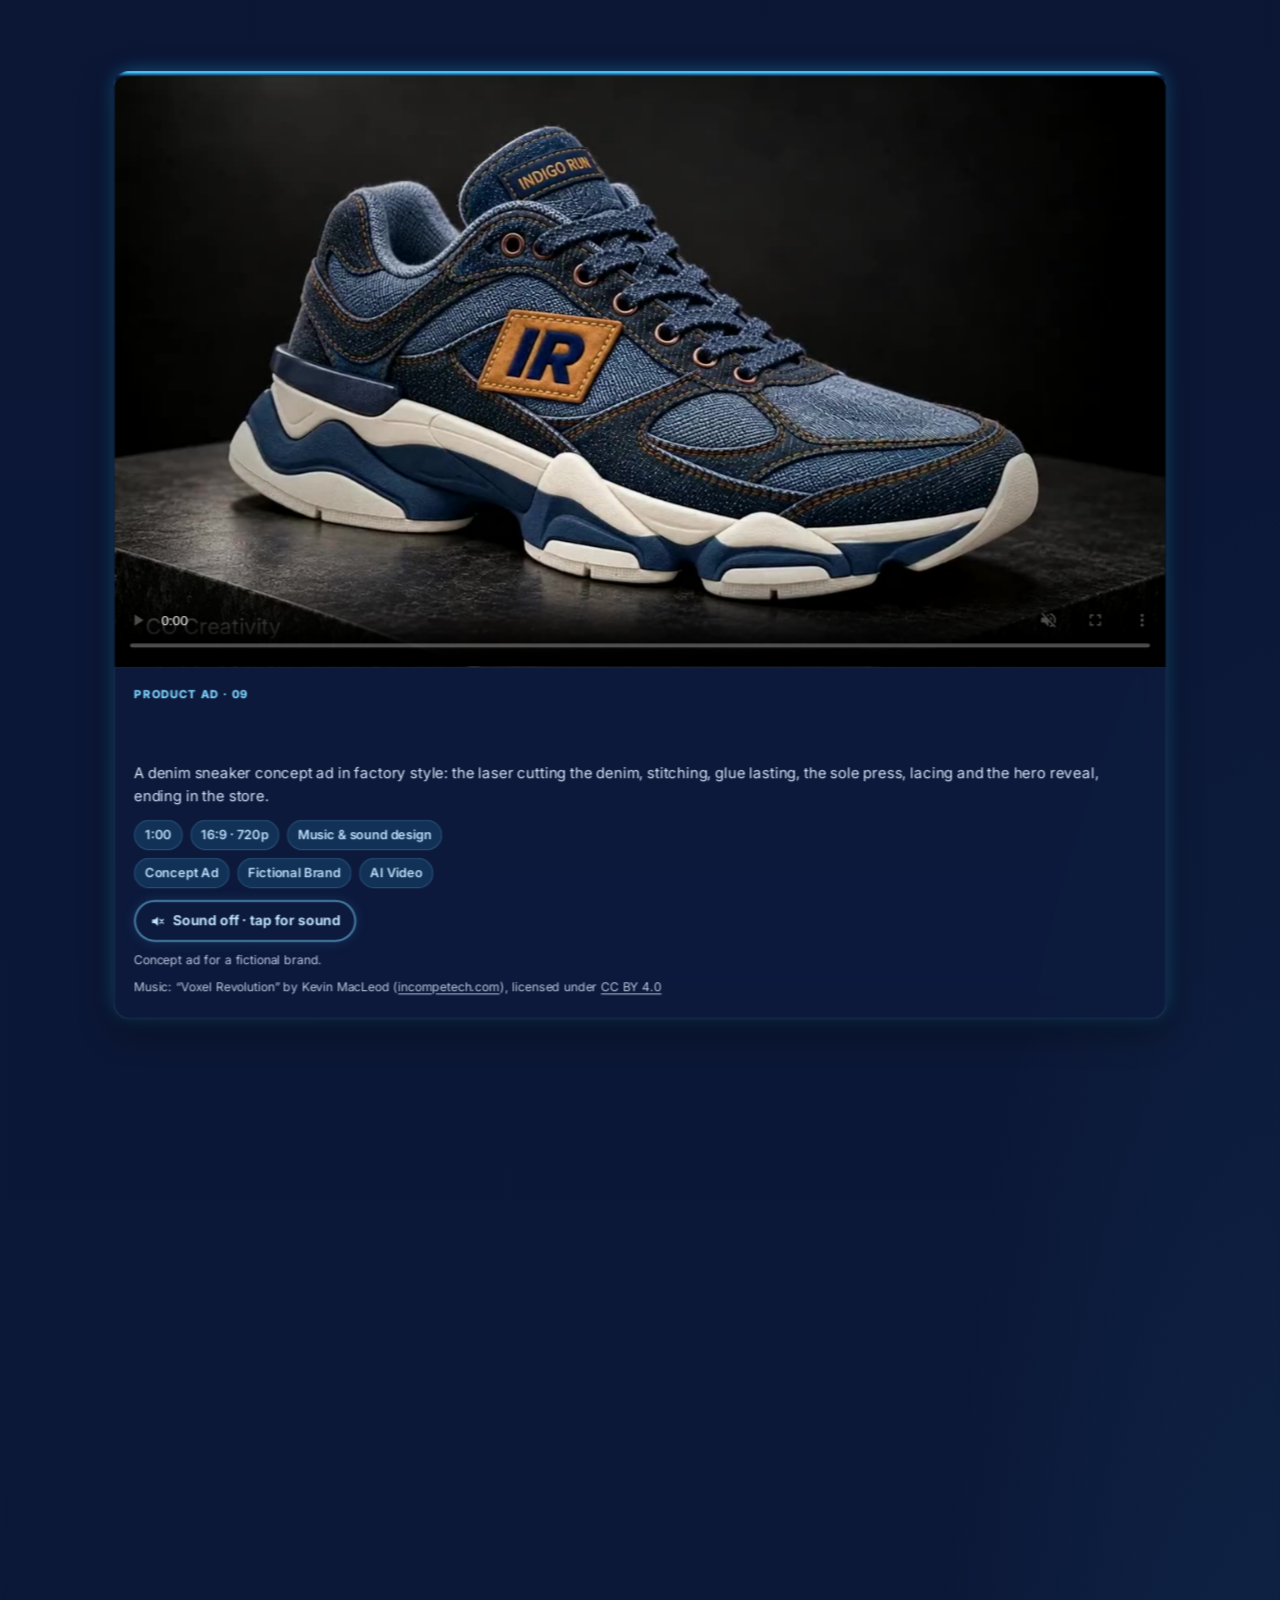
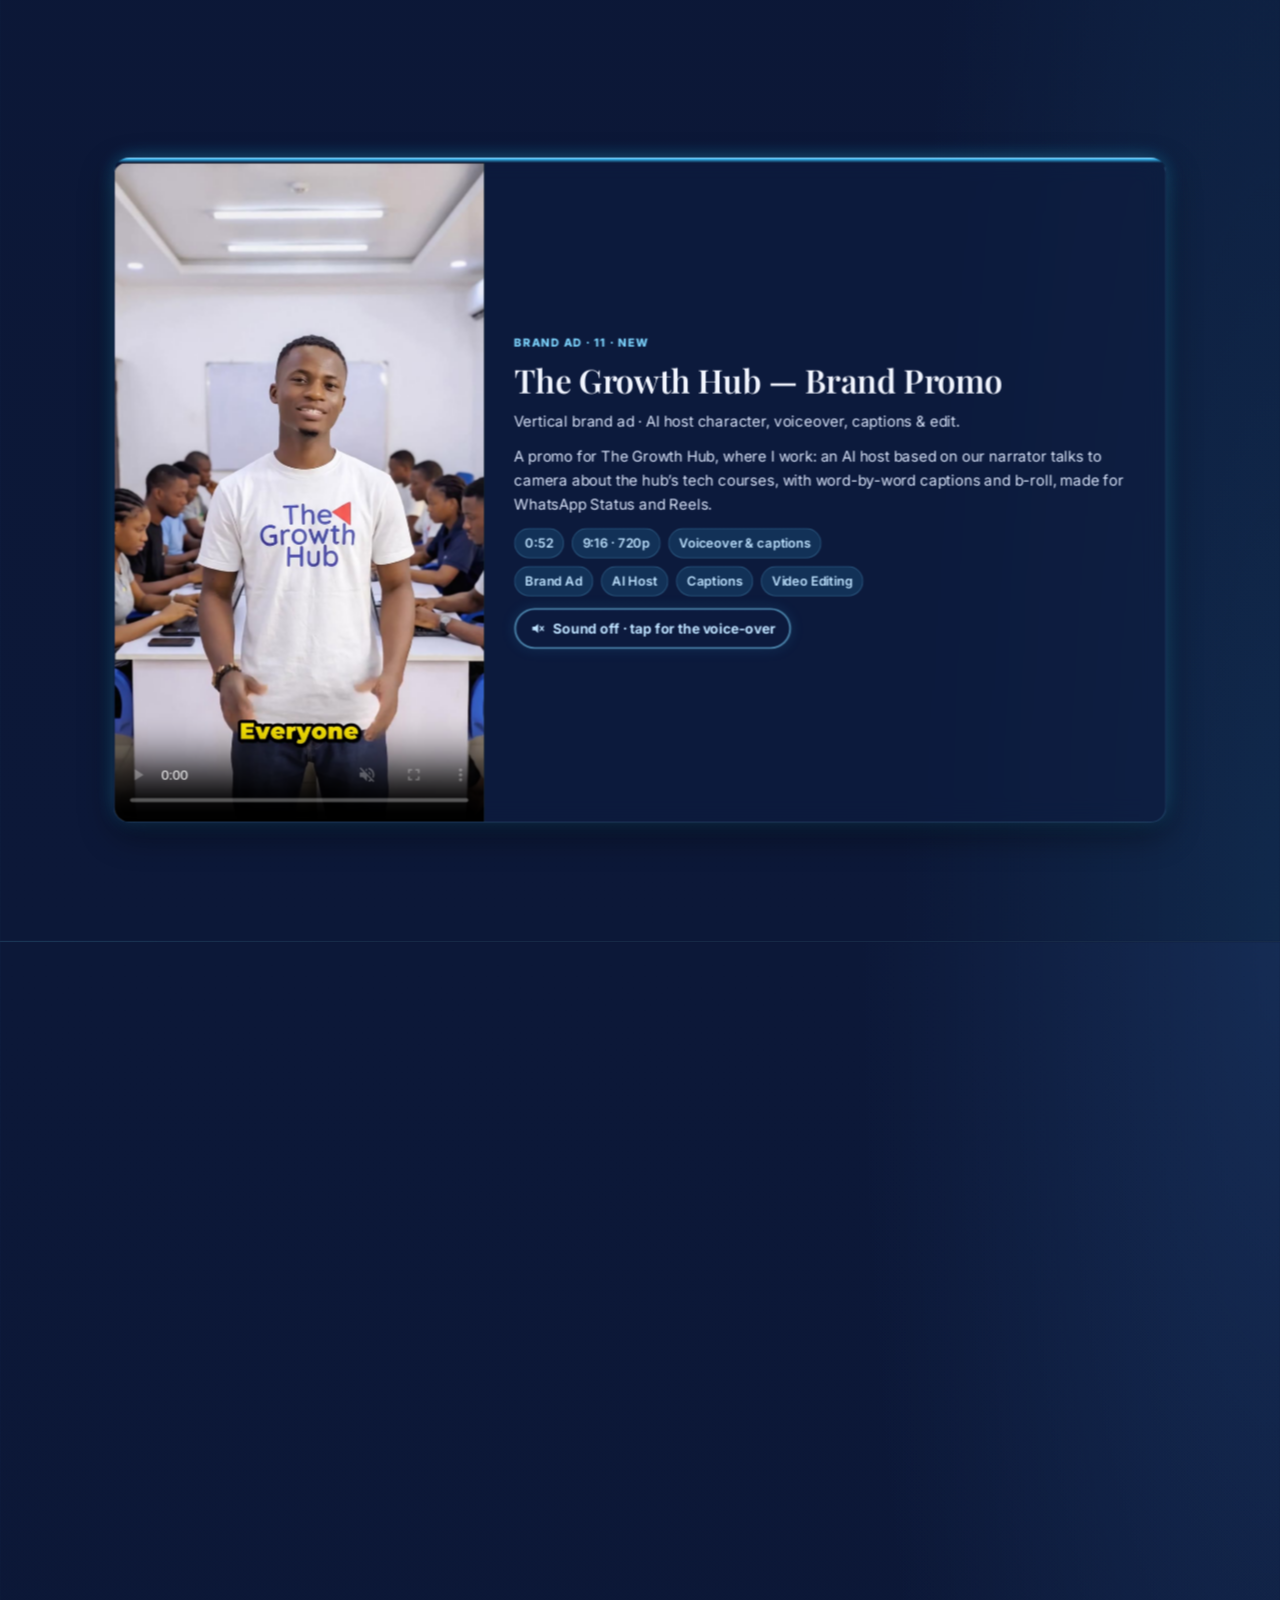
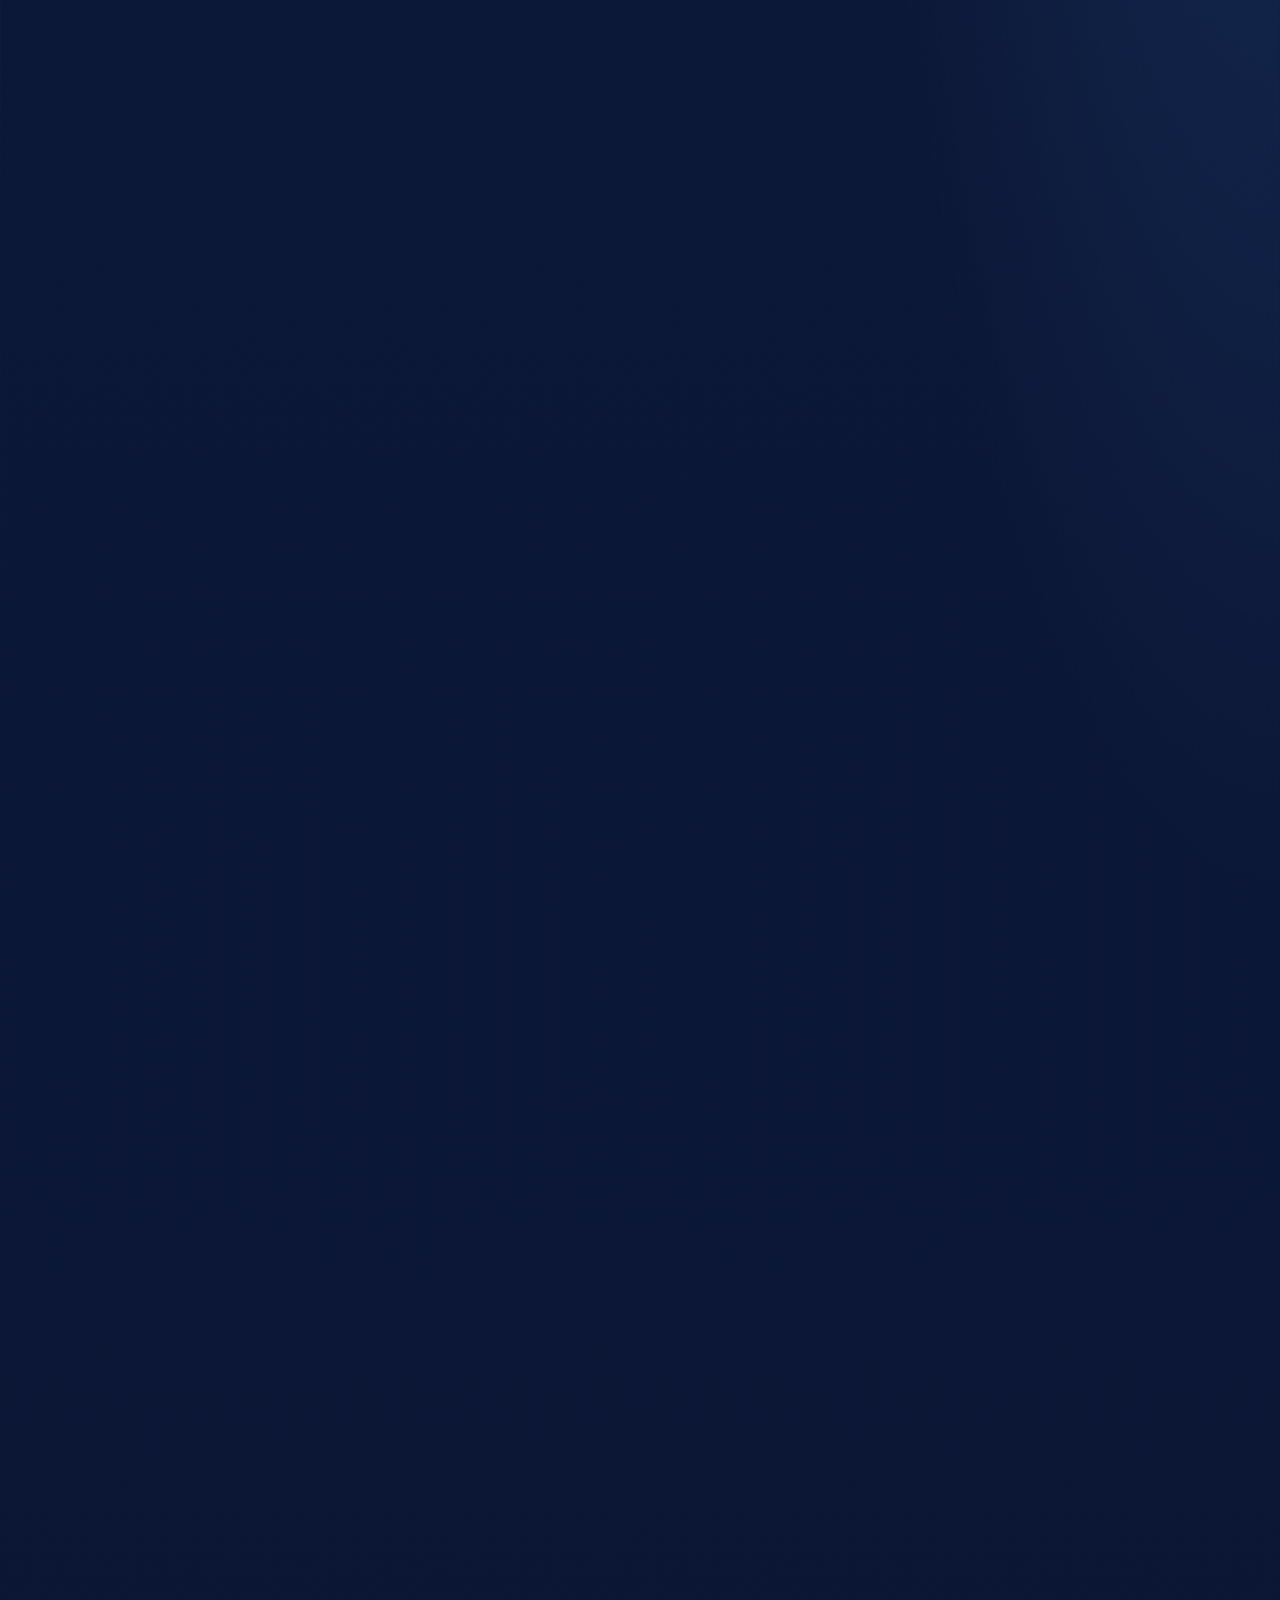
==== commit e361164d: "AFONJA Part 1: link to YouTube channel" ====
--- a/index.html
+++ b/index.html
@@ -533,11 +533,15 @@
             <div class="ux-body">
               <p class="eyebrow">Short film &middot; Yoruba &middot; Part 1 of 5 &middot; New</p>
               <h3>AFONJA: The Betrayal of Ilorin &mdash; Part 1: The General and the Throne</h3>
-              <p class="mg-desc">&Agrave;f&#7885;&#768;nj&aacute;, the &#7884;&#768;y&#7885;&#769; general, breaks from Al&aacute;&agrave;fin Aole and opens Ilorin to &#7778;&#7865;&#769;h&ugrave; &Agrave;l&iacute;m&igrave;. An AI-generated historical drama, all in Yoruba with English subtitles. Directed and edited by me with AI-generated visuals, Yoruba voices, lip-sync and sound design.</p>
+              <p class="mg-desc">&Agrave;f&#7885;&#768;nj&aacute;, the &#7884;&#768;y&#7885;&#769; general, breaks from Al&aacute;&agrave;fin Aole and opens Ilorin to &#7778;&#7865;&#769;h&ugrave; &Agrave;l&iacute;m&igrave;. An AI-generated historical drama, all in Yoruba with English subtitles. Directed and edited by me with AI-generated visuals, Yoruba voices, lip-sync and sound design. Now live on my YouTube channel, Echoes of Africa History. Part 2 is coming.</p>
               <ul class="chips mg-meta" aria-label="Format"><li>5:01</li><li>16:9 &middot; 1080p</li><li>Yoruba &middot; English subtitles</li></ul>
               <ul class="chips mg-meta" aria-label="Tags" style="margin-top:8px"><li>Short Film</li><li>Yoruba History</li><li>Storytelling</li><li>AI Video</li></ul>
               <button class="mg-sound" type="button" aria-pressed="false"><svg class="mg-ic" viewBox="0 0 24 24" width="16" height="16" aria-hidden="true" focusable="false"><path d="M4 9v6h4l5 4V5L8 9H4z" fill="currentColor"/><path d="M16 9l5 6M21 9l-5 6" stroke="currentColor" stroke-width="2" stroke-linecap="round" fill="none"/></svg><span>Sound off &middot; tap for the voice-over</span></button>
               <p class="mg-credit">Part 1 of a five-part series. A dramatisation: the dialogue is reconstructed and the film compresses time (Aole died c.&nbsp;1796; &Agrave;l&iacute;m&igrave; came to Ilorin c.&nbsp;1817).</p>
+              <div class="cta" style="margin-top:14px">
+                <a class="btn btn-primary" href="https://youtu.be/MCi3INmz_6c" target="_blank" rel="noopener">Watch on YouTube</a>
+              </div>
+              <p class="mg-credit" style="margin-top:8px">More films on my <a href="https://www.youtube.com/@EchoesOfHistoryNG" target="_blank" rel="noopener">Echoes of Africa History channel</a></p>
             </div>
           </article>
         </div>
